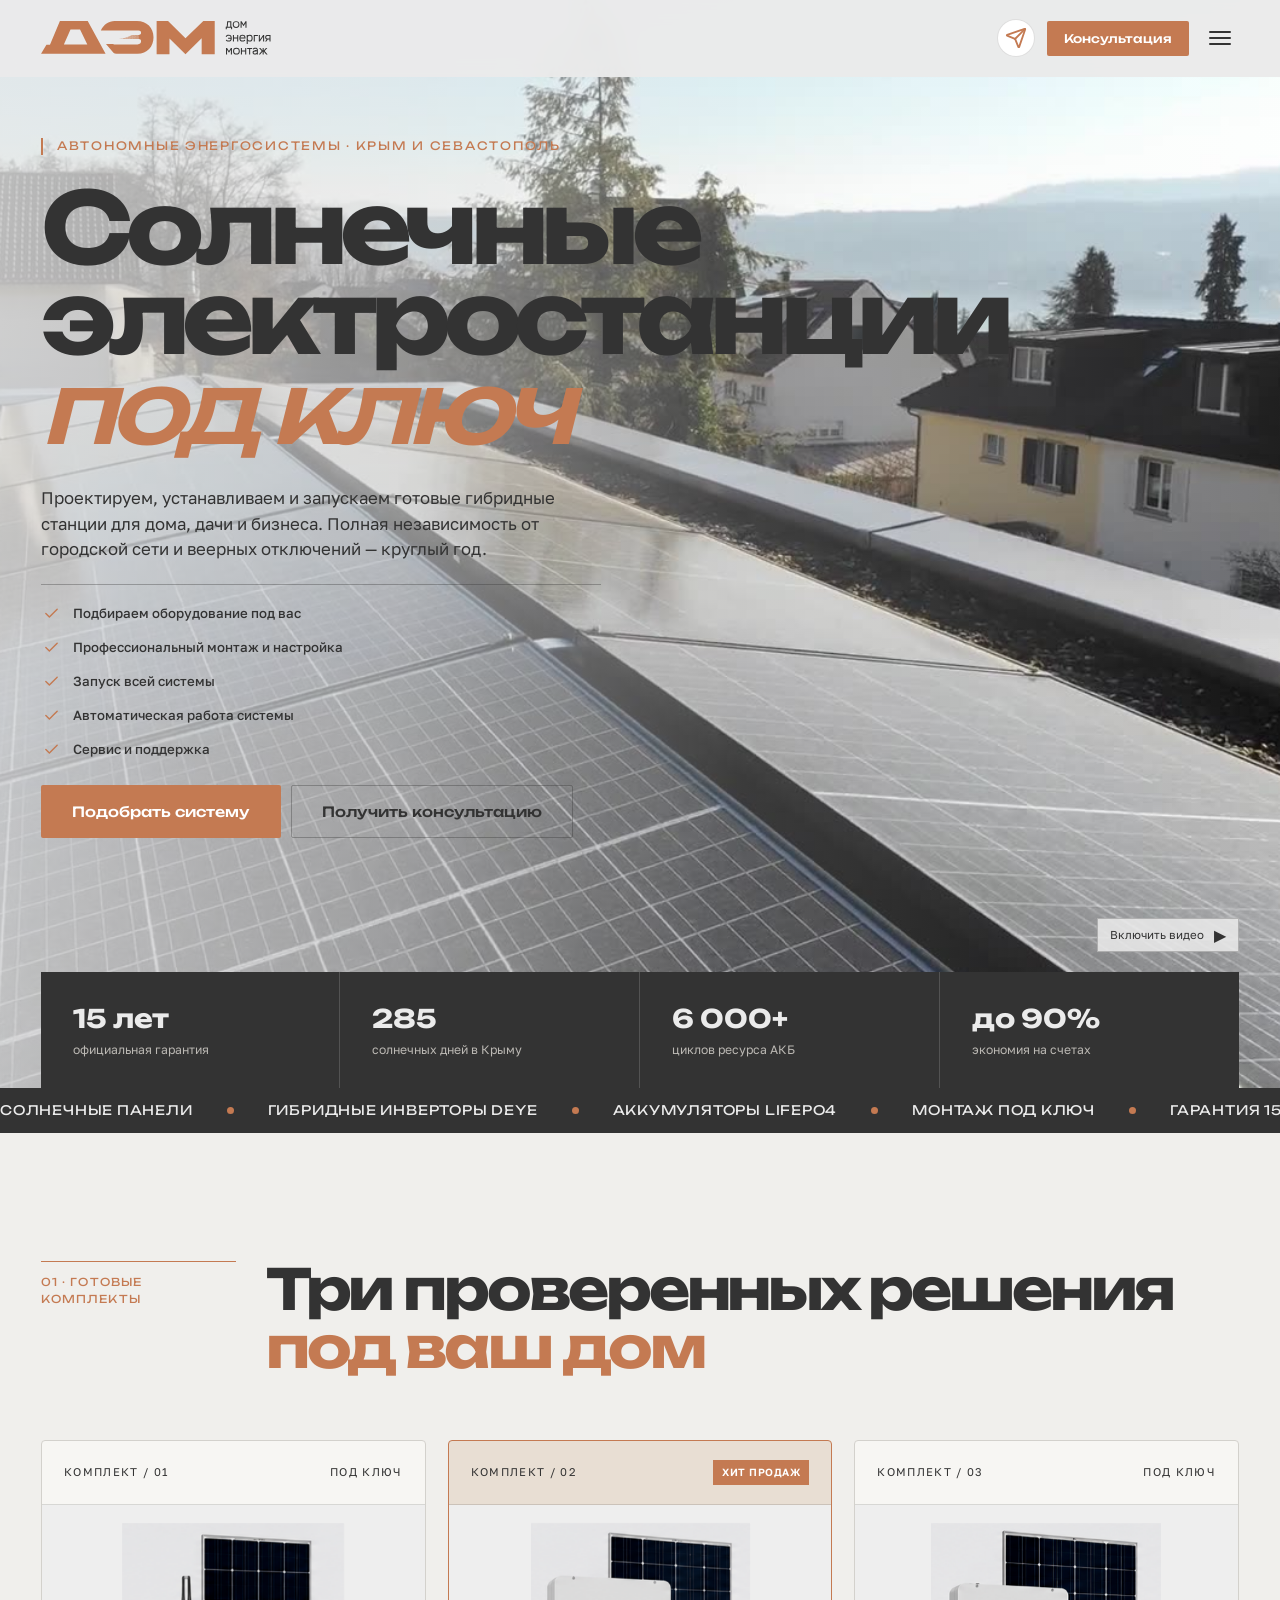
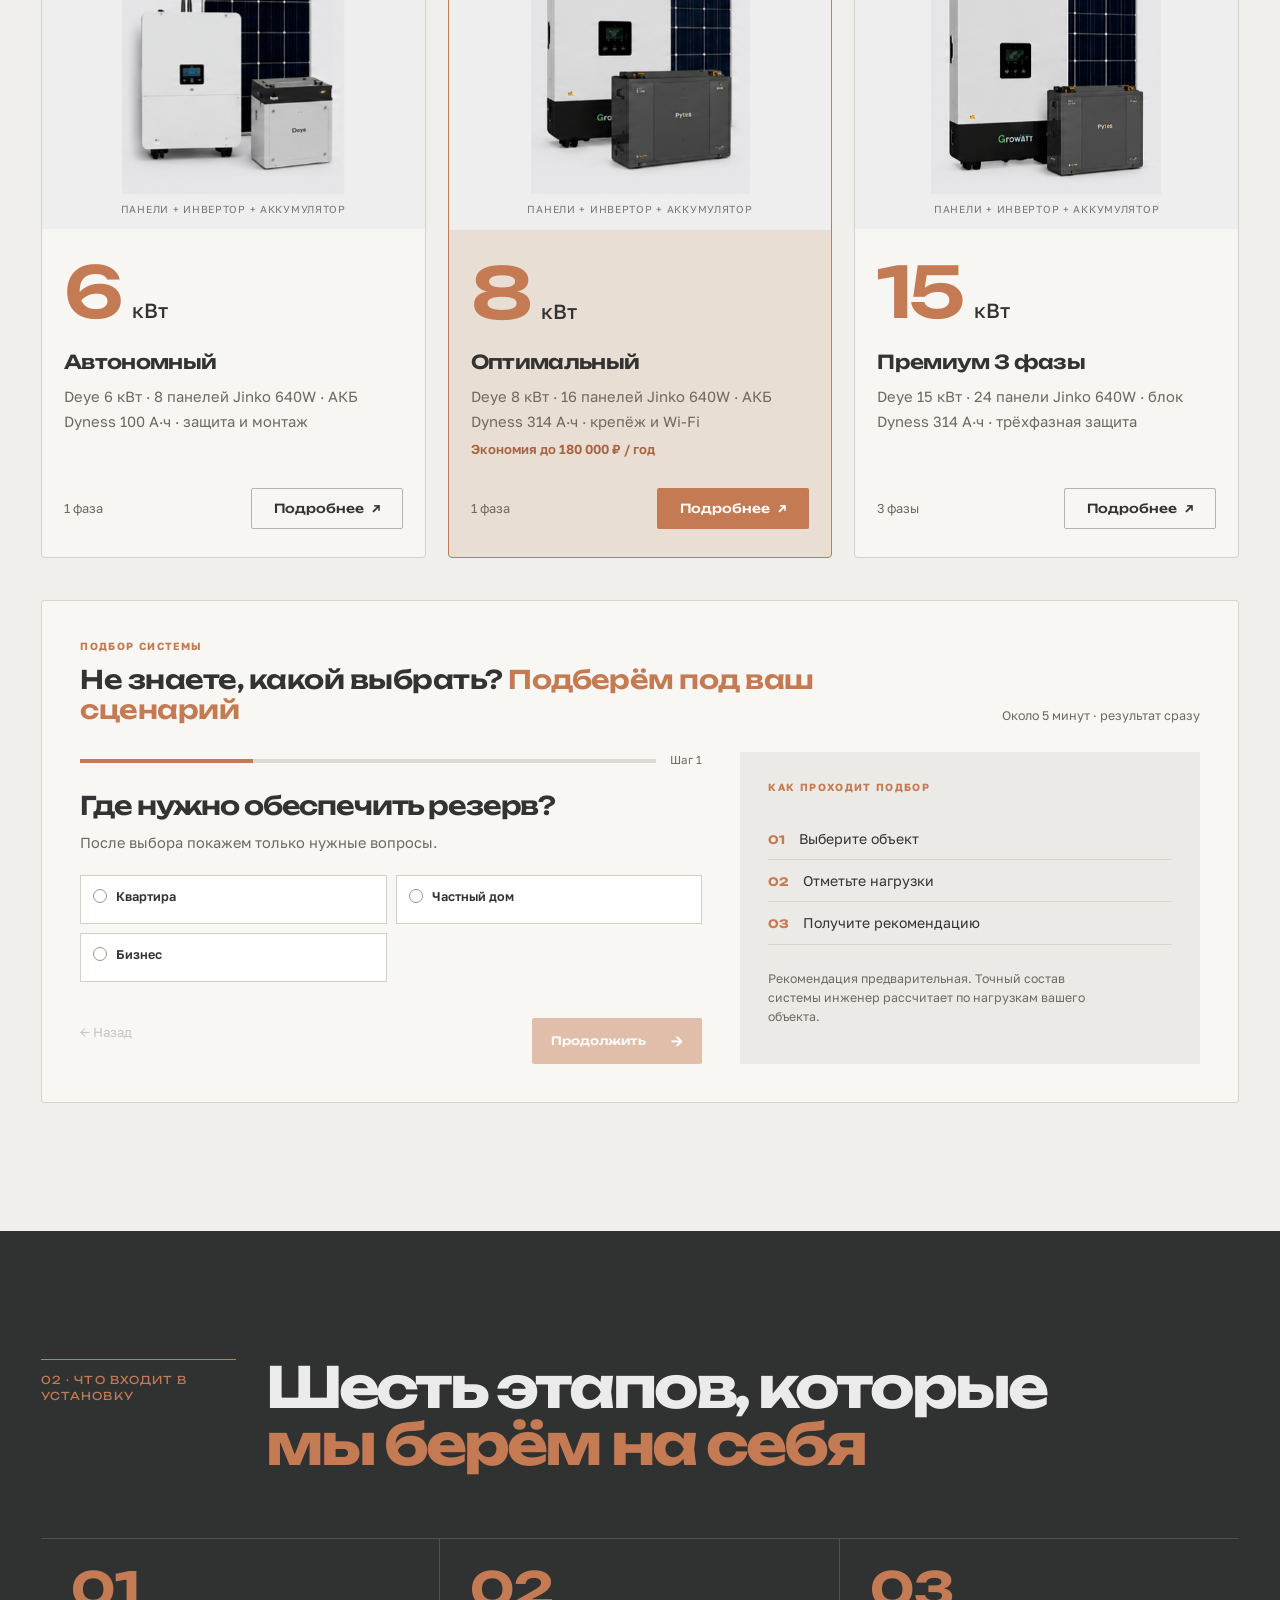
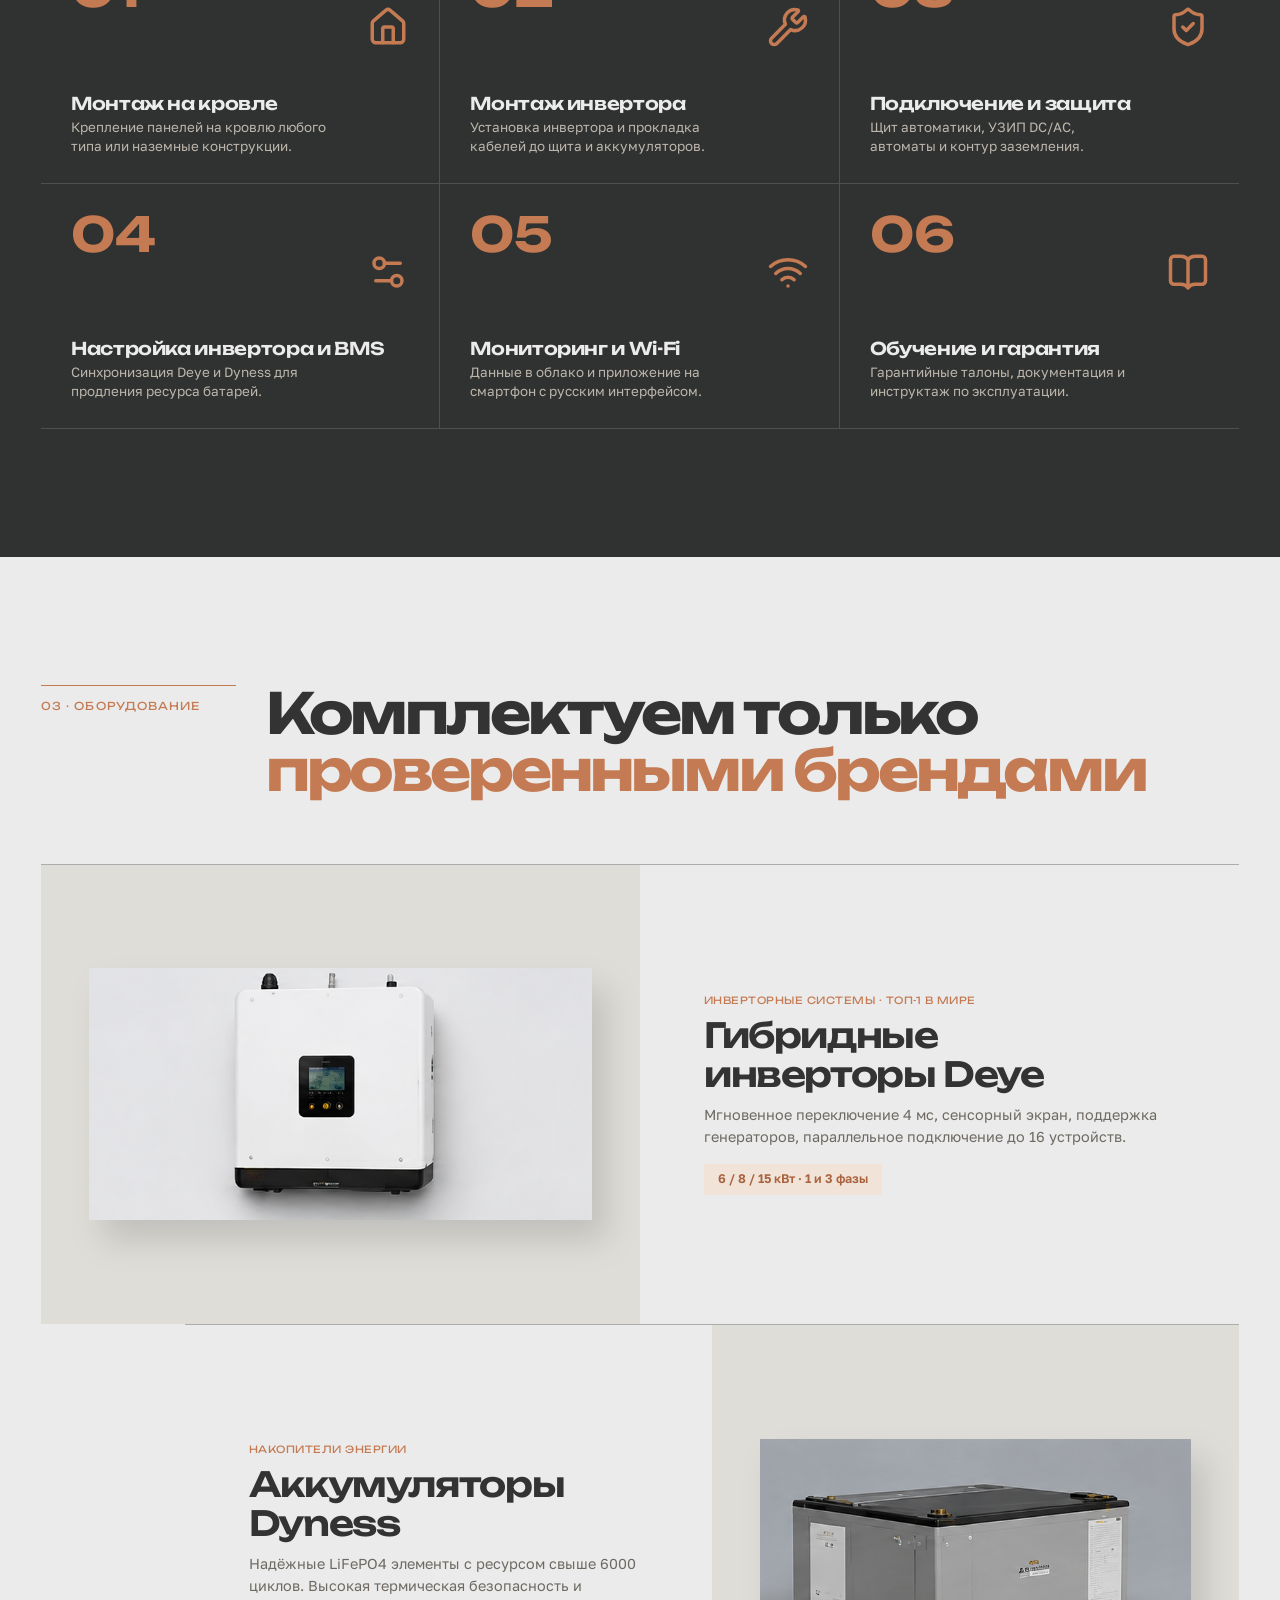
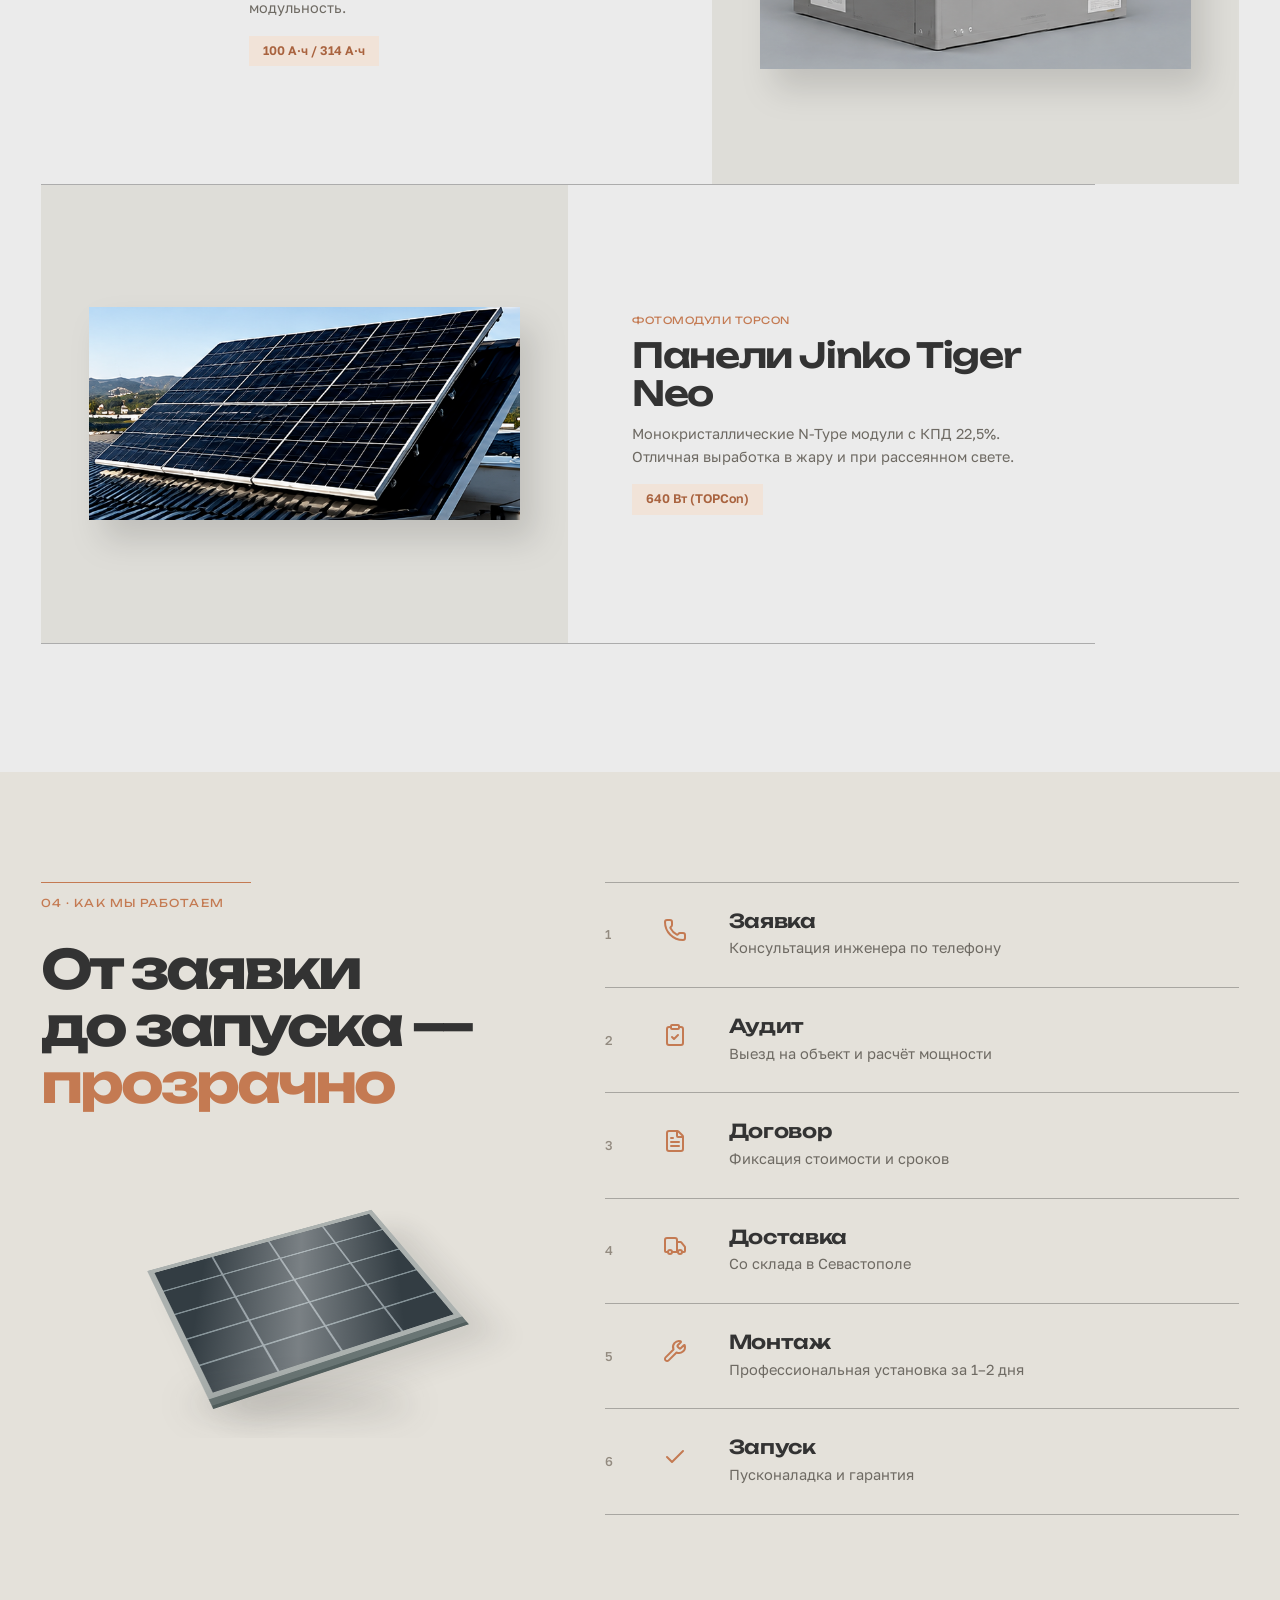
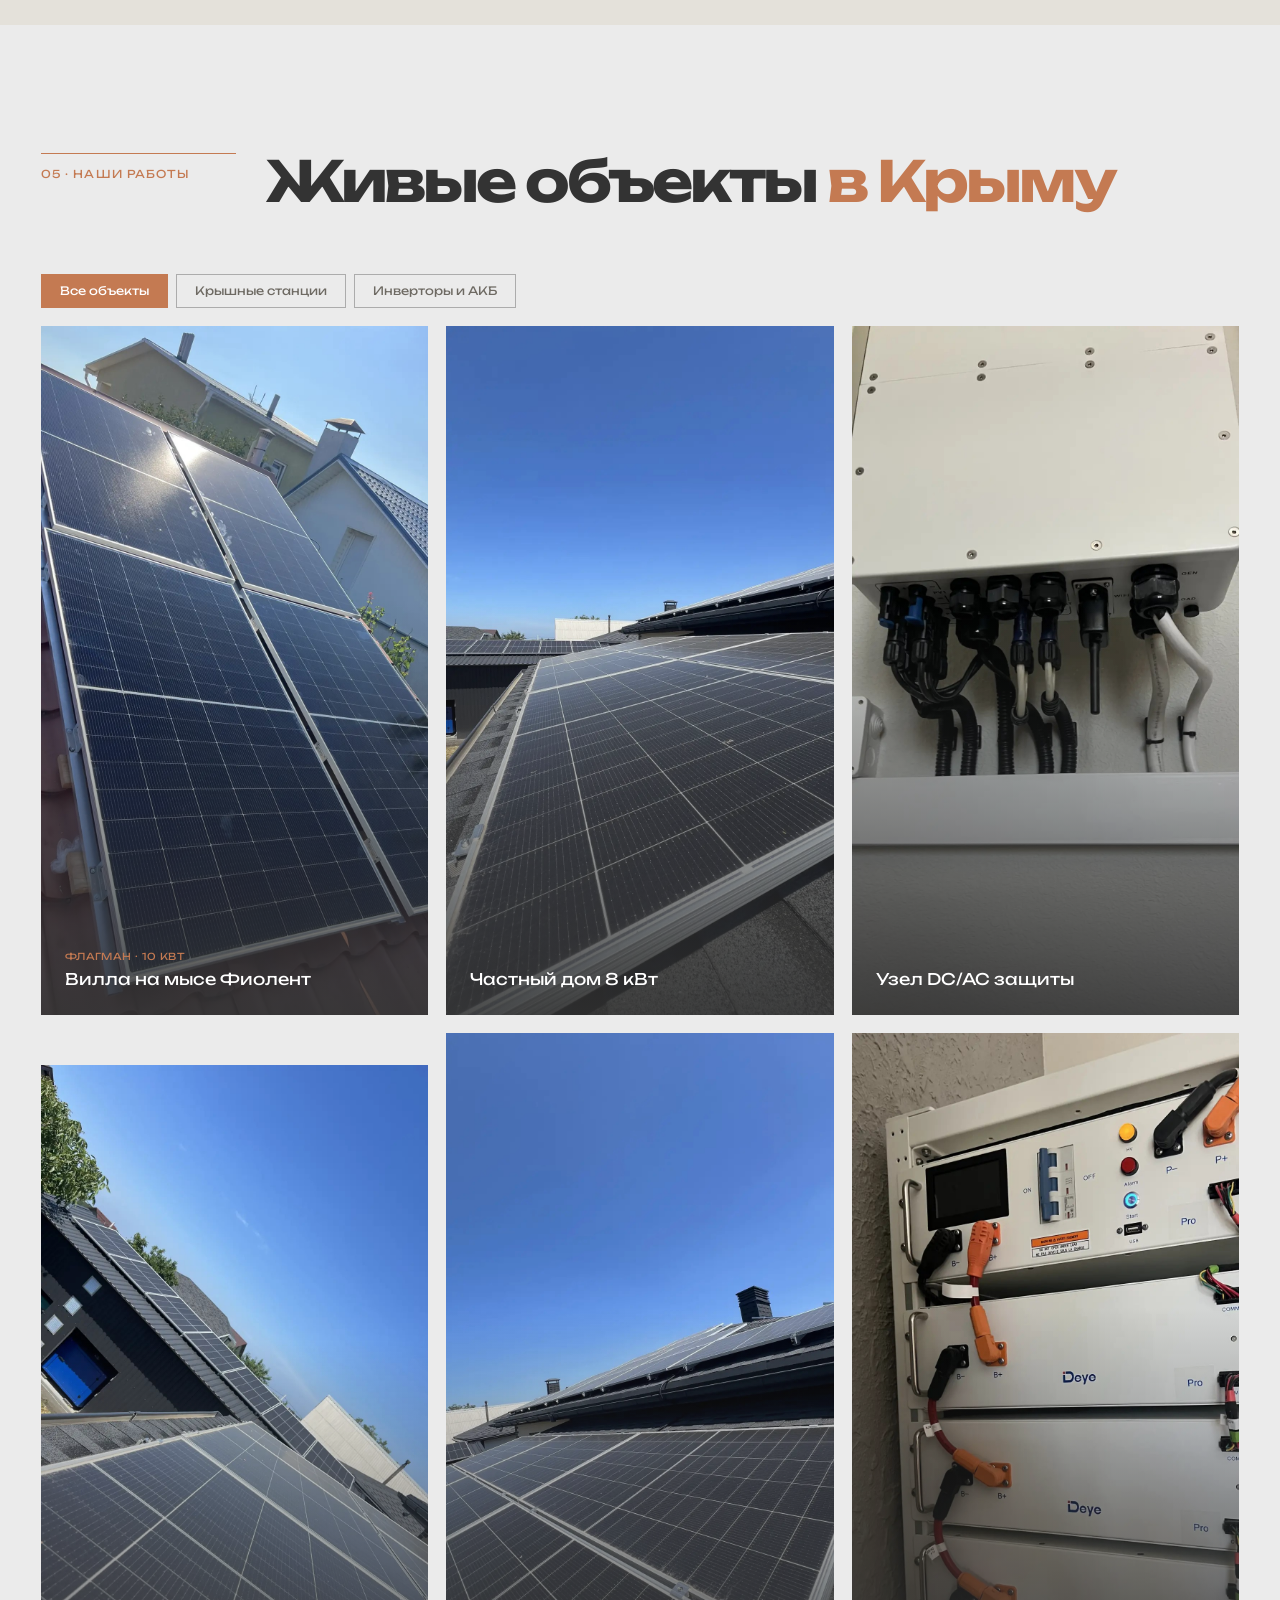
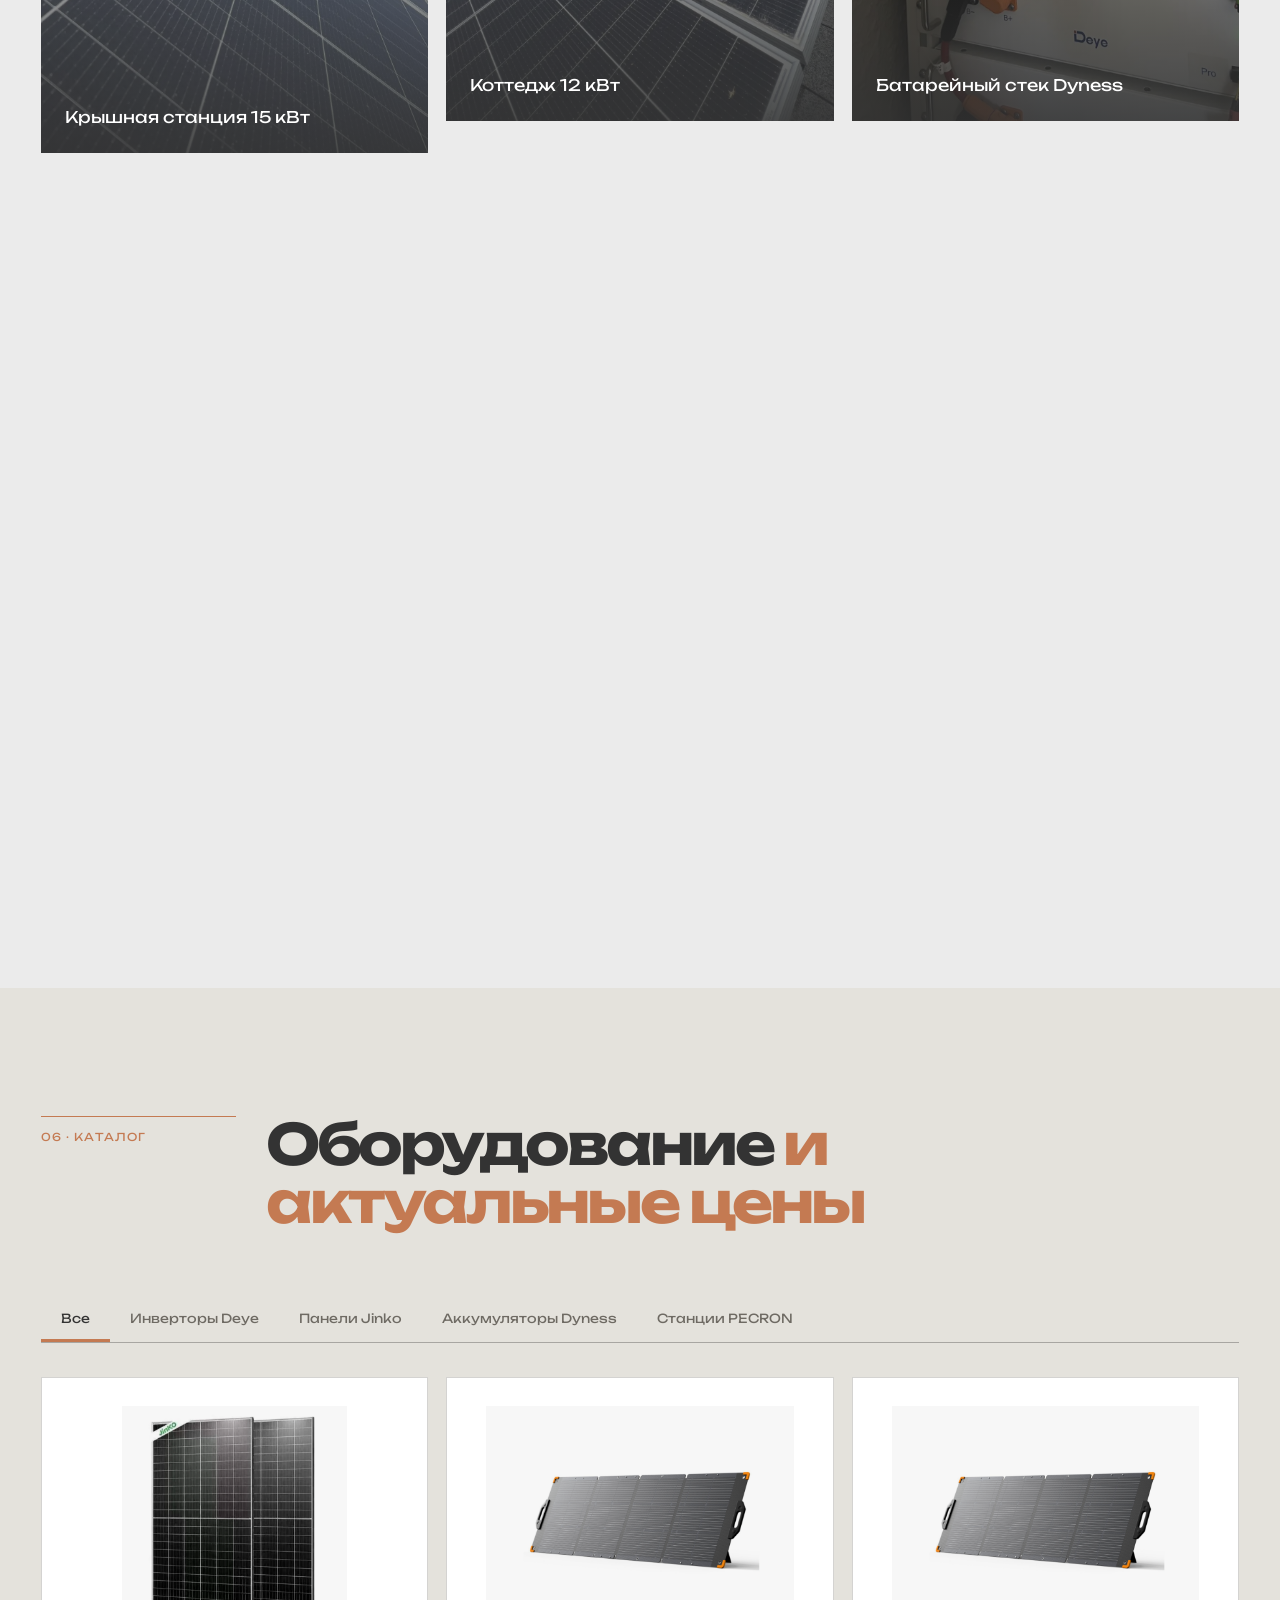
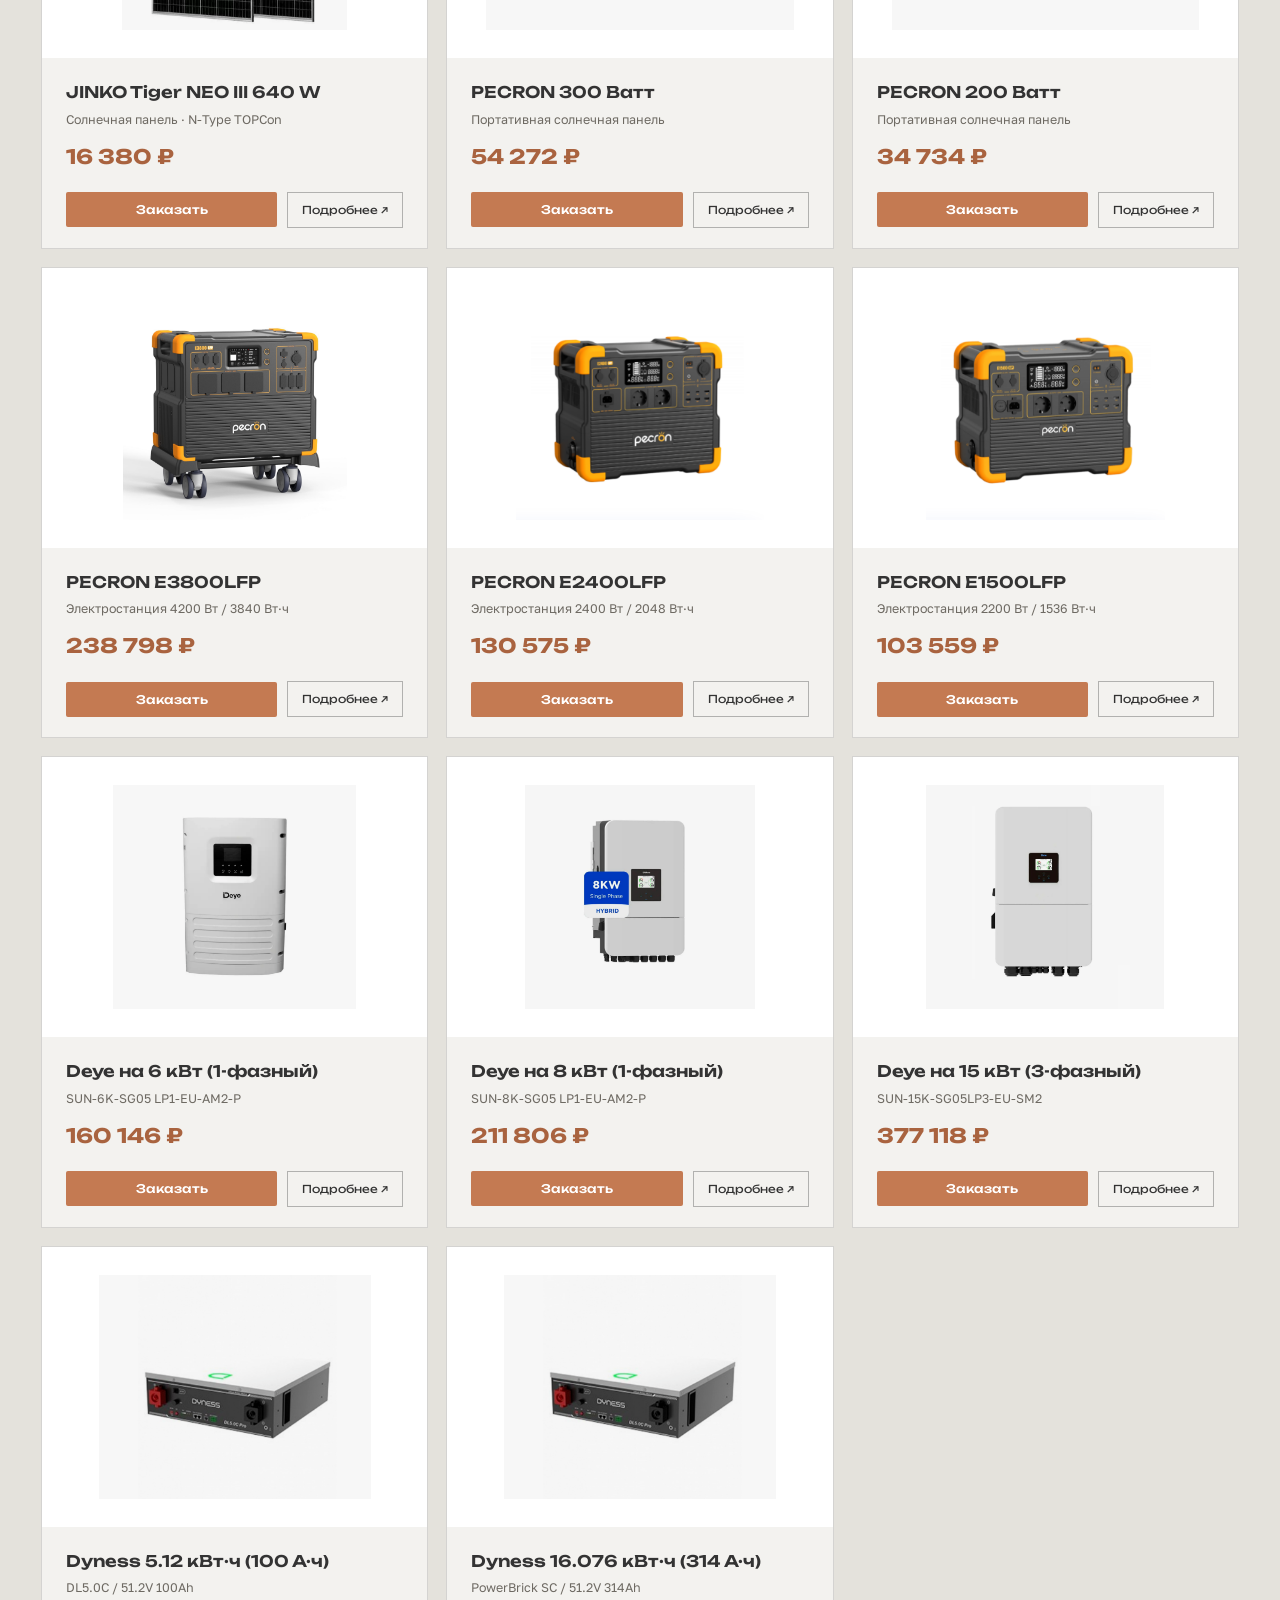
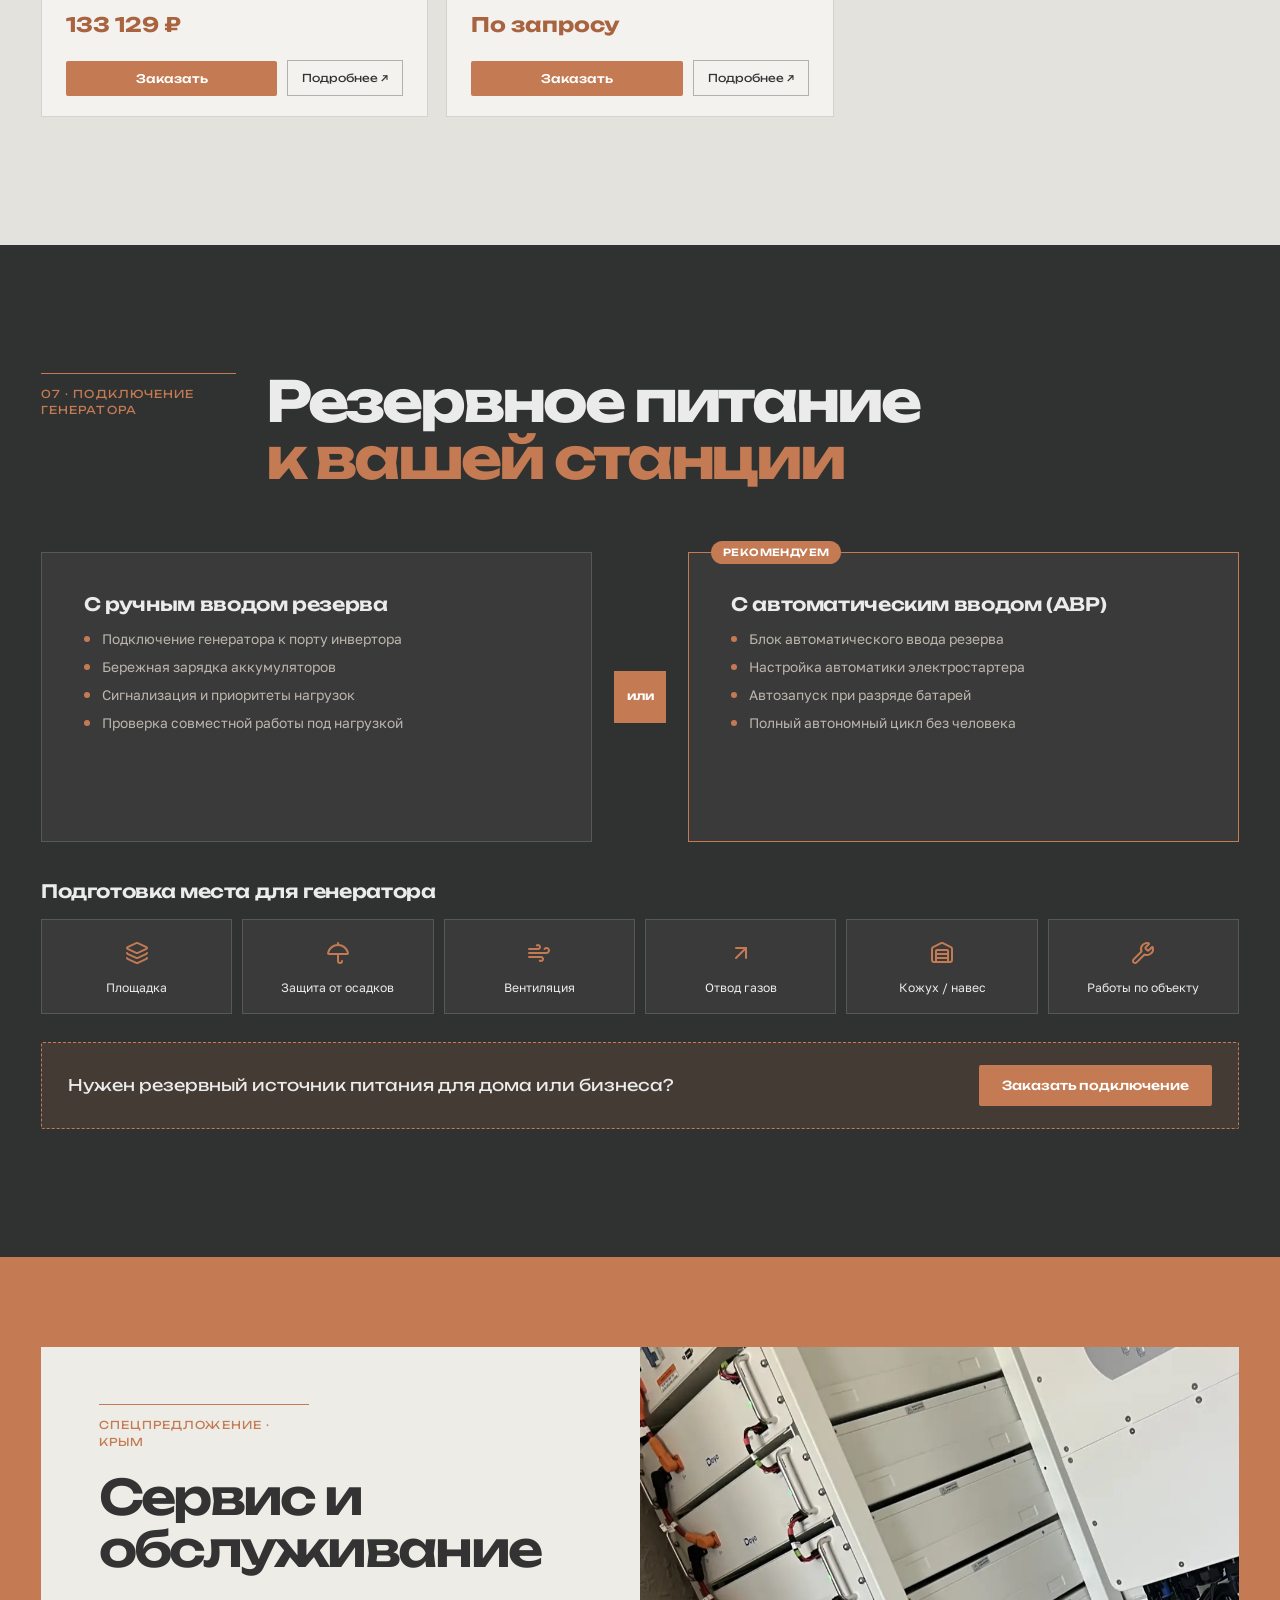
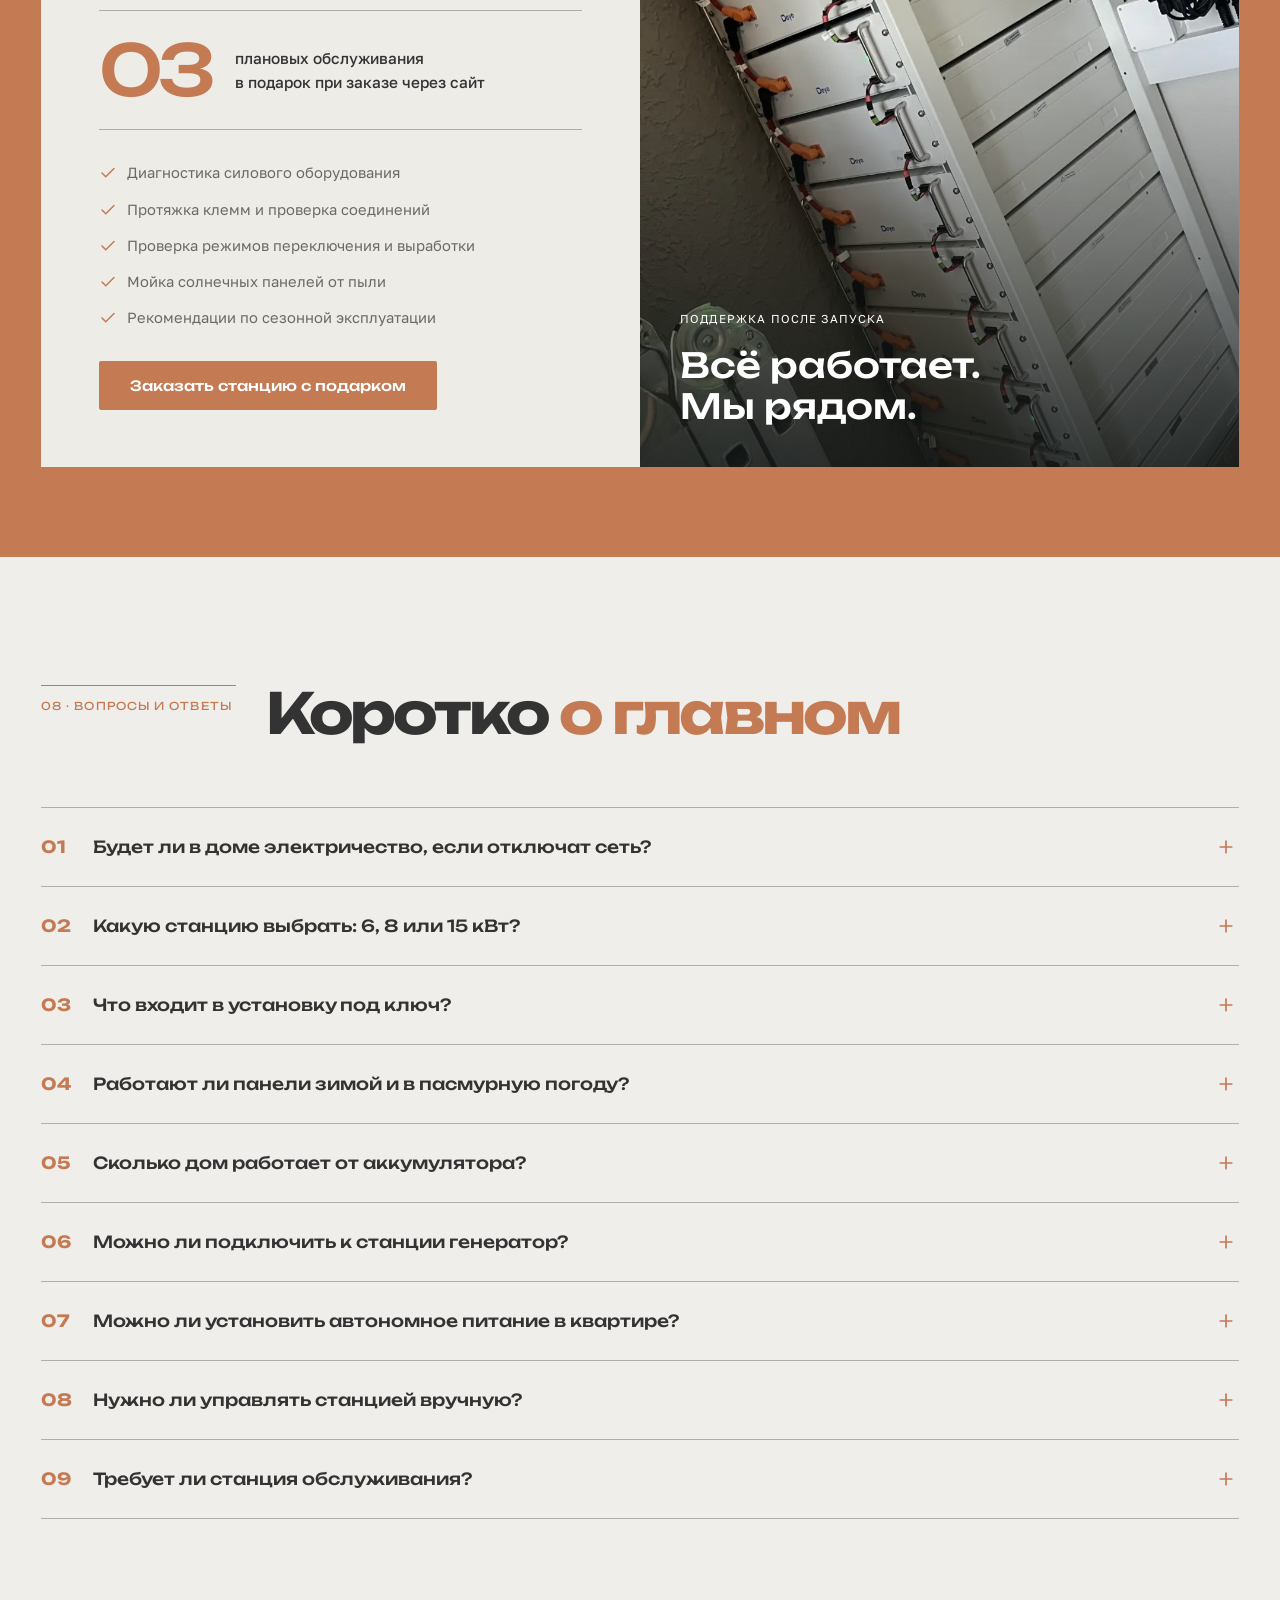
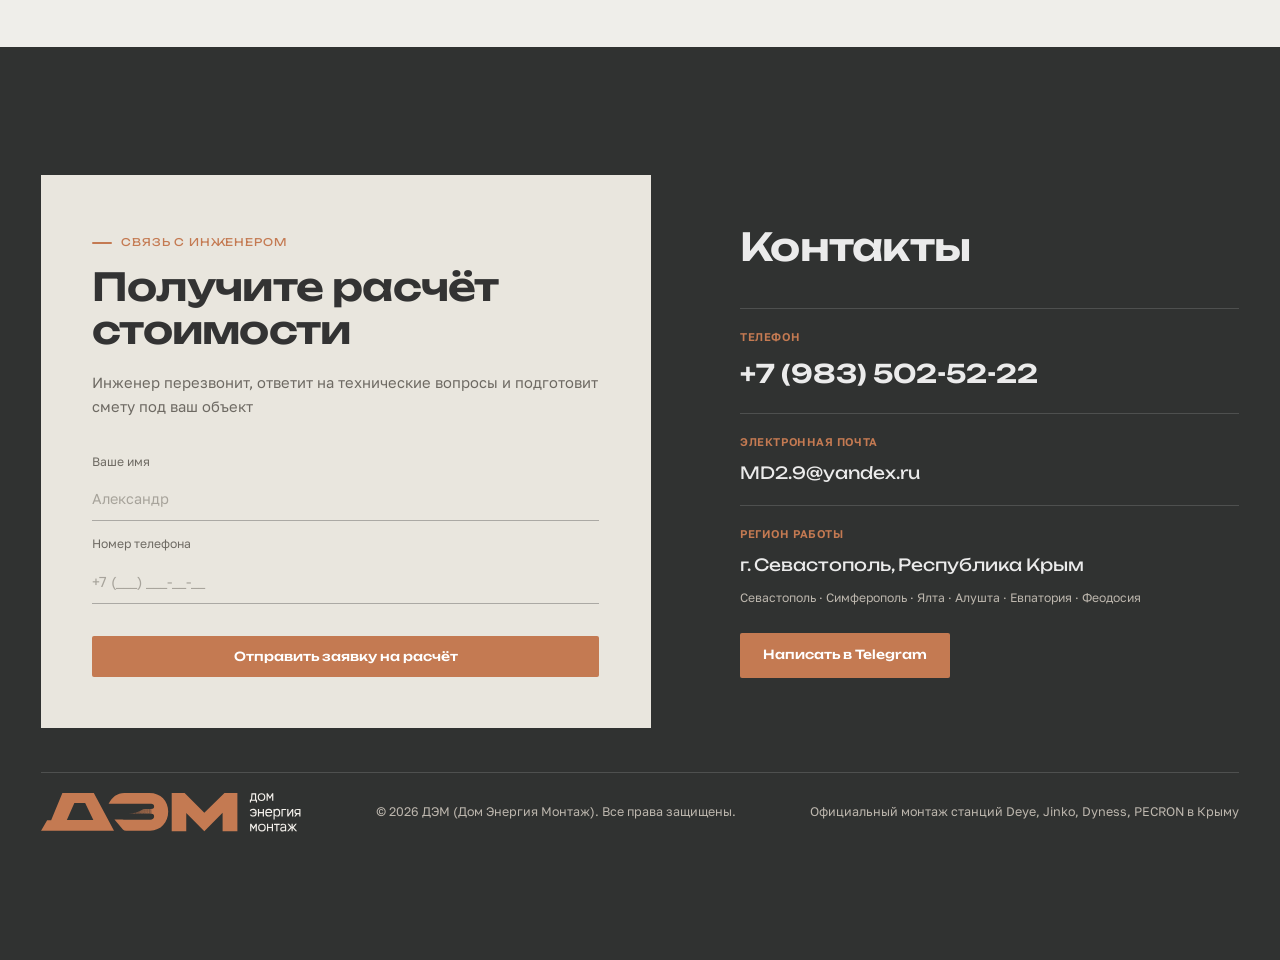
==== index.html @ be18e75c "Reduce navigation logo size" ====
<!DOCTYPE html>
<html lang="ru">
<head>
  <meta charset="UTF-8">
  <meta name="viewport" content="width=device-width, initial-scale=1.0">
  <title>ДЭМ — Солнечные электростанции под ключ в Крыму и Севастополе</title>
  <meta name="description" content="ДЭМ (Дом · Энергия · Монтаж) — проектирование и монтаж гибридных солнечных электростанций под ключ в Севастополе и Крыму. Инверторы Deye, батареи Dyness, панели Jinko, станции PECRON.">
  <link rel="icon" href="assets/logo-favicon.svg" type="image/svg+xml">

  <link rel="preconnect" href="https://fonts.googleapis.com">
  <link rel="preconnect" href="https://fonts.gstatic.com" crossorigin>
  <link href="https://fonts.googleapis.com/css2?family=Golos+Text:wght@400;500;600;700&family=Unbounded:wght@400;500;600;700;800&display=swap" rel="stylesheet">

  <link rel="stylesheet" href="css/style.css">
  <link rel="stylesheet" href="css/refinements.css?v=20261017-logo-small">
  <link rel="stylesheet" href="css/quiz.css?v=20261011-mobile">
</head>
<body>

  <!-- ============ ШАПКА ============ -->
  <header class="header" id="header">
    <div class="container header-inner">
      <a href="#hero" class="brand" aria-label="ДЭМ — Дом Энергия Монтаж">
        <img class="brand-logo brand-logo--full" src="assets/logo.svg" width="368" height="55" alt="">
        <img class="brand-logo brand-logo--compact" src="assets/logo-mark.svg" width="285" height="55" alt="">
      </a>

      <nav class="nav" id="navMenu" aria-label="Основное меню">
        <a href="#kits" class="nav-item">Комплекты</a>
        <a href="#installation" class="nav-item">Установка</a>
        <a href="#equipment" class="nav-item">Оборудование</a>
        <a href="#how-we-work" class="nav-item">Как работаем</a>
        <a href="#portfolio" class="nav-item">Наши работы</a>
        <a href="#catalog" class="nav-item">Каталог</a>
        <a href="#generator" class="nav-item">Генератор</a>
        <a href="#faq" class="nav-item">FAQ</a>
        <a href="#contacts" class="nav-item">Контакты</a>
      </nav>

      <div class="header-right">
        <a href="https://t.me/+79835025222" target="_blank" class="icon-btn" title="Написать в Telegram" aria-label="Telegram"><img src="assets/icons/send.svg" width="22" height="22" alt="">
        </a>
        <a href="tel:+79835025222" class="header-phone">
          <span class="header-phone-num">+7 (983) 502-52-22</span>
          <span class="header-phone-sub">Севастополь и Крым</span>
        </a>
        <button class="btn btn-primary btn-sm open-lead-modal" data-title="Заказ консультации инженера">Консультация</button>
        <button class="burger" id="burgerToggle" aria-label="Открыть меню" aria-expanded="false"><span></span><span></span><span></span></button>
      </div>
    </div>
  </header>

  <!-- ============ 1. ПЕРВЫЙ ЭКРАН — «обложка журнала» ============ -->
  <section class="hero" id="hero">
    <video class="hero-video" id="heroVideo" muted loop playsinline preload="none" poster="assets/video/solar-rooftops-poster.jpg" aria-hidden="true" data-src="assets/video/solar-rooftops.mp4"></video>
    <div class="hero-sun" aria-hidden="true">
      <svg viewBox="0 0 200 200" fill="none">
        <g class="hero-sun-rays" stroke="#C47A52" stroke-width="2" stroke-linecap="round">
          <line x1="100" y1="8" x2="100" y2="34"/><line x1="100" y1="166" x2="100" y2="192"/>
          <line x1="8" y1="100" x2="34" y2="100"/><line x1="166" y1="100" x2="192" y2="100"/>
          <line x1="35" y1="35" x2="53" y2="53"/><line x1="147" y1="147" x2="165" y2="165"/>
          <line x1="165" y1="35" x2="147" y2="53"/><line x1="53" y1="147" x2="35" y2="165"/>
        </g>
        <circle cx="100" cy="100" r="34" fill="none" stroke="#C47A52" stroke-width="2"/>
        <circle cx="100" cy="100" r="22" fill="#C47A52" opacity="0.12"/>
      </svg>
    </div>

    <div class="container">
      <span class="eyebrow reveal">Автономные энергосистемы · Крым и Севастополь</span>
      <h1 class="hero-title reveal" style="--d:.06s">Солнечные<br>электростанции<br><span class="accent">под&nbsp;ключ</span></h1>

      <div class="hero-split">
        <div class="hero-left reveal" style="--d:.12s">
          <p class="hero-lead">Проектируем, устанавливаем и запускаем готовые гибридные станции для дома, дачи и бизнеса. Полная независимость от городской сети и веерных отключений — круглый год.</p>
          <ul class="hero-benefits">
            <li><span class="check"></span>Подбираем оборудование под вас</li>
            <li><span class="check"></span>Профессиональный монтаж и настройка</li>
            <li><span class="check"></span>Запуск всей системы</li>
            <li><span class="check"></span>Автоматическая работа системы</li>
            <li><span class="check"></span>Сервис и поддержка</li>
          </ul>
          <div class="hero-actions">
            <a href="#kits" class="btn btn-primary btn-lg">Подобрать систему</a>
            <button class="btn btn-outline btn-lg open-lead-modal" data-title="Получить консультацию">Получить консультацию</button>
          </div>
        </div>

      </div>

      <button class="hero-video-toggle" id="heroVideoToggle" type="button" aria-label="Остановить фоновое видео" aria-pressed="false" hidden>Пауза <span aria-hidden="true">Ⅱ</span></button>

      <!-- Полоса характеристик -->
      <ul class="hero-specs reveal">
        <li><span class="spec-num"><span class="counter" data-count="15">0</span> лет</span><span class="spec-label">официальная гарантия</span></li>
        <li><span class="spec-num"><span class="counter" data-count="285">0</span></span><span class="spec-label">солнечных дней в Крыму</span></li>
        <li><span class="spec-num"><span class="counter" data-count="6000">0</span>+</span><span class="spec-label">циклов ресурса АКБ</span></li>
        <li><span class="spec-num">до <span class="counter" data-count="90">0</span>%</span><span class="spec-label">экономия на счетах</span></li>
      </ul>
    </div>
  </section>

  <!-- ============ БЕГУЩАЯ СТРОКА ============ -->
  <div class="marquee" aria-hidden="true">
    <div class="marquee-track">
      <span>Солнечные панели</span><i></i><span>Гибридные инверторы Deye</span><i></i><span>Аккумуляторы LiFePO4</span><i></i><span>Монтаж под ключ</span><i></i><span>Гарантия 15 лет</span><i></i><span>Севастополь · Крым</span><i></i>
    </div>
  </div>

  <!-- ============ 2. КОМПЛЕКТЫ — «меню-прайс» ============ -->
  <section class="section" id="kits">
    <div class="container">
      <div class="head reveal">
        <span class="kicker">01 · Готовые комплекты</span>
        <h2 class="h2">Три проверенных решения<br><span class="accent">под ваш дом</span></h2>
      </div>

      <div class="menu">
        <article class="menu-row reveal">
          <div class="kit-card-top"><span>Комплект / 01</span><span>Под ключ</span></div>
          <figure class="kit-visual" data-depth>
            <img class="menu-thumb" src="assets/img/kit_1.png" alt="Солнечная панель, инвертор и аккумулятор — комплект 1" loading="lazy">
            <span class="kit-image-note">Панели + инвертор + аккумулятор</span>
          </figure>
          <div class="kit-card-content">
            <div class="menu-power"><span class="power-number">6</span><span class="power-unit">кВт</span></div>
            <div class="menu-body"><h3 class="menu-name">Автономный</h3><p class="menu-features">Deye 6 кВт · 8 панелей Jinko 640W · АКБ Dyness 100 А·ч · защита и монтаж</p></div>
            <div class="kit-card-bottom"><span class="kit-phase">1 фаза</span><button class="btn btn-outline open-lead-modal" data-title="Заказ: Комплект №1 (6 кВт)">Подробнее <span aria-hidden="true">↗</span></button></div>
          </div>
        </article>
        <article class="menu-row menu-row--hl reveal">
          <div class="kit-card-top"><span>Комплект / 02</span><span class="menu-flag">Хит продаж</span></div>
          <figure class="kit-visual" data-depth>
            <img class="menu-thumb" src="assets/img/kit_2.png" alt="Солнечная панель, инвертор и аккумулятор — комплект 2" loading="lazy">
            <span class="kit-image-note">Панели + инвертор + аккумулятор</span>
          </figure>
          <div class="kit-card-content">
            <div class="menu-power"><span class="power-number">8</span><span class="power-unit">кВт</span></div>
            <div class="menu-body"><h3 class="menu-name">Оптимальный</h3><p class="menu-features">Deye 8 кВт · 16 панелей Jinko 640W · АКБ Dyness 314 А·ч · крепёж и Wi-Fi</p><p class="menu-note">Экономия до 180 000 ₽ / год</p></div>
            <div class="kit-card-bottom"><span class="kit-phase">1 фаза</span><button class="btn btn-primary open-lead-modal" data-title="Заказ: Комплект №2 (8 кВт)">Подробнее <span aria-hidden="true">↗</span></button></div>
          </div>
        </article>
        <article class="menu-row reveal">
          <div class="kit-card-top"><span>Комплект / 03</span><span>Под ключ</span></div>
          <figure class="kit-visual" data-depth>
            <img class="menu-thumb" src="assets/img/kit_3.png" alt="Солнечная панель, инвертор и аккумулятор — комплект 3" loading="lazy">
            <span class="kit-image-note">Панели + инвертор + аккумулятор</span>
          </figure>
          <div class="kit-card-content">
            <div class="menu-power"><span class="power-number">15</span><span class="power-unit">кВт</span></div>
            <div class="menu-body"><h3 class="menu-name">Премиум 3 фазы</h3><p class="menu-features">Deye 15 кВт · 24 панели Jinko 640W · блок Dyness 314 А·ч · трёхфазная защита</p></div>
            <div class="kit-card-bottom"><span class="kit-phase">3 фазы</span><button class="btn btn-outline open-lead-modal" data-title="Заказ: Комплект №3 (15 кВт)">Подробнее <span aria-hidden="true">↗</span></button></div>
          </div>
        </article>
      </div>

      <!-- Подбор системы -->
      <div class="calculator test-calculator reveal" id="quiz" aria-live="polite">
        <div class="calculator-head test-calculator-head">
          <div>
            <span class="test-overline">ПОДБОР СИСТЕМЫ</span>
            <h3 class="calculator-title">Не знаете, какой выбрать? <span class="accent">Подберём под ваш сценарий</span></h3>
          </div>
          <span class="test-time">Около 5 минут · результат сразу</span>
        </div>
        <div class="test-calculator-grid">
          <div class="test-quiz-main">
            <div class="quiz-body" id="quizBody">
              <div class="quiz-progress-wrap"><div class="test-progress"><span id="progressBar"></span></div><span id="stepLabel">Шаг 1</span></div>
              <div id="question"></div>
              <div class="test-quiz-actions"><button class="test-back-button" id="backBtn" type="button">← Назад</button><button class="test-primary-button" id="nextBtn" type="button">Продолжить <span aria-hidden="true">→</span></button></div>
            </div>
          </div>
          <aside class="test-quiz-aside" aria-label="О подборе">
            <span class="test-aside-label">КАК ПРОХОДИТ ПОДБОР</span>
            <ol><li><b>01</b><span>Выберите объект</span></li><li><b>02</b><span>Отметьте нагрузки</span></li><li><b>03</b><span>Получите рекомендацию</span></li></ol>
            <p>Рекомендация предварительная. Точный состав системы инженер рассчитает по нагрузкам вашего объекта.</p>
          </aside>
        </div>
      </div>
    </div>
  </section>

  <!-- ============ 3. УСТАНОВКА — «манифест» с крупными номерами ============ -->
  <section class="section section-dark" id="installation">
    <div class="container">
      <div class="head head--light reveal">
        <span class="kicker">02 · Что входит в установку</span>
        <h2 class="h2">Шесть этапов, которые<br><span class="accent">мы берём на себя</span></h2>
      </div>

      <div class="manifest">
        <div class="manifest-item reveal">
          <span class="manifest-num">01</span>
          <img class="manifest-icon" src="assets/icons/house.svg" alt="Монтаж оборудования">
          <div class="manifest-body">
            <h3>Монтаж на кровле</h3>
            <p>Крепление панелей на кровлю любого типа или наземные конструкции.</p>
          </div>
        </div>
        <div class="manifest-item reveal" style="--d:.04s">
          <span class="manifest-num">02</span>
          <img class="manifest-icon" src="assets/icons/wrench.svg" alt="Монтаж инвертора">
          <div class="manifest-body">
            <h3>Монтаж инвертора</h3>
            <p>Установка инвертора и прокладка кабелей до щита и аккумуляторов.</p>
          </div>
        </div>
        <div class="manifest-item reveal" style="--d:.08s">
          <span class="manifest-num">03</span>
          <img class="manifest-icon" src="assets/icons/shield-check.svg" alt="Подключение и защита">
          <div class="manifest-body">
            <h3>Подключение и защита</h3>
            <p>Щит автоматики, УЗИП DC/AC, автоматы и контур заземления.</p>
          </div>
        </div>
        <div class="manifest-item reveal" style="--d:.12s">
          <span class="manifest-num">04</span>
          <img class="manifest-icon" src="assets/icons/settings-2.svg" alt="Настройка инвертора и BMS">
          <div class="manifest-body">
            <h3>Настройка инвертора и BMS</h3>
            <p>Синхронизация Deye и Dyness для продления ресурса батарей.</p>
          </div>
        </div>
        <div class="manifest-item reveal" style="--d:.16s">
          <span class="manifest-num">05</span>
          <img class="manifest-icon" src="assets/icons/wifi.svg" alt="Мониторинг и Wi-Fi">
          <div class="manifest-body">
            <h3>Мониторинг и Wi-Fi</h3>
            <p>Данные в облако и приложение на смартфон с русским интерфейсом.</p>
          </div>
        </div>
        <div class="manifest-item reveal" style="--d:.2s">
          <span class="manifest-num">06</span>
          <img class="manifest-icon" src="assets/icons/book-open.svg" alt="Обучение клиента">
          <div class="manifest-body">
            <h3>Обучение и гарантия</h3>
            <p>Гарантийные талоны, документация и инструктаж по эксплуатации.</p>
          </div>
        </div>
      </div>
    </div>
  </section>

  <!-- ============ 4. ОБОРУДОВАНИЕ — «зигзаг» фото/текст ============ -->
  <section class="section" id="equipment">
    <div class="container">
      <div class="head reveal">
        <span class="kicker">03 · Оборудование</span>
        <h2 class="h2">Комплектуем только<br><span class="accent">проверенными брендами</span></h2>
      </div>

      <div class="zig">
        <div class="zig-row reveal">
          <div class="zig-media"><img src="assets/img/equip_inverter.png" alt="Гибридные инверторы Deye"></div>
          <div class="zig-body">
            <span class="zig-tag">Инверторные системы · топ-1 в мире</span>
            <h3>Гибридные инверторы Deye</h3>
            <p>Мгновенное переключение 4 мс, сенсорный экран, поддержка генераторов, параллельное подключение до 16 устройств.</p>
            <span class="zig-chip">6 / 8 / 15 кВт · 1 и 3 фазы</span>
          </div>
        </div>
        <div class="zig-row zig-row--rev reveal">
          <div class="zig-body">
            <span class="zig-tag">Накопители энергии</span>
            <h3>Аккумуляторы Dyness</h3>
            <p>Надёжные LiFePO4 элементы с ресурсом свыше 6000 циклов. Высокая термическая безопасность и модульность.</p>
            <span class="zig-chip">100 А·ч / 314 А·ч</span>
          </div>
          <div class="zig-media"><img src="assets/img/equip_battery.png" alt="Аккумуляторные батареи Dyness"></div>
        </div>
        <div class="zig-row reveal">
          <div class="zig-media"><img src="assets/img/equip_panels.png" alt="Солнечные панели Jinko"></div>
          <div class="zig-body">
            <span class="zig-tag">Фотомодули TOPCon</span>
            <h3>Панели Jinko Tiger Neo</h3>
            <p>Монокристаллические N-Type модули с КПД 22,5%. Отличная выработка в жару и при рассеянном свете.</p>
            <span class="zig-chip">640 Вт (TOPCon)</span>
          </div>
        </div>
      </div>
    </div>
  </section>

  <!-- ============ 5. КАК МЫ РАБОТАЕМ — «таймлайн» ============ -->
  <section class="section section-alt" id="how-we-work">
    <div class="container">
      <div class="head reveal">
        <span class="kicker">04 · Как мы работаем</span>
        <h2 class="h2">От заявки<br>до запуска —<br><span class="accent">прозрачно</span></h2>
        <div class="energy-scene" aria-hidden="true"><div class="energy-panel"></div></div>
      </div>

      <div class="timeline">
        <div class="timeline-item reveal">
          <span class="tl-num">1</span>
          <div class="tl-icon"><img src="assets/icons/phone.svg" alt="Заявка и консультация"></div>
          <h3>Заявка</h3>
          <p>Консультация инженера по телефону</p>
        </div>
        <div class="timeline-item reveal" style="--d:.05s">
          <span class="tl-num">2</span>
          <div class="tl-icon"><img src="assets/icons/clipboard-check.svg" alt="Выезд на объект"></div>
          <h3>Аудит</h3>
          <p>Выезд на объект и расчёт мощности</p>
        </div>
        <div class="timeline-item reveal" style="--d:.1s">
          <span class="tl-num">3</span>
          <div class="tl-icon"><img src="assets/icons/file-text.svg" alt="Договор и смета"></div>
          <h3>Договор</h3>
          <p>Фиксация стоимости и сроков</p>
        </div>
        <div class="timeline-item reveal" style="--d:.15s">
          <span class="tl-num">4</span>
          <div class="tl-icon"><img src="assets/icons/truck.svg" alt="Доставка оборудования"></div>
          <h3>Доставка</h3>
          <p>Со склада в Севастополе</p>
        </div>
        <div class="timeline-item reveal" style="--d:.2s">
          <span class="tl-num">5</span>
          <div class="tl-icon"><img src="assets/icons/wrench.svg" alt="Монтаж и настройка"></div>
          <h3>Монтаж</h3>
          <p>Профессиональная установка за 1–2 дня</p>
        </div>
        <div class="timeline-item reveal" style="--d:.25s">
          <span class="tl-num">6</span>
          <div class="tl-icon"><img src="assets/icons/check.svg" alt="Запуск и гарантия"></div>
          <h3>Запуск</h3>
          <p>Пусконаладка и гарантия</p>
        </div>
      </div>
    </div>
  </section>

  <!-- ============ 6. НАШИ РАБОТЫ — «мозаика» ============ -->
  <section class="section" id="portfolio">
    <div class="container">
      <div class="head reveal">
        <span class="kicker">05 · Наши работы</span>
        <h2 class="h2">Живые объекты <span class="accent">в Крыму</span></h2>
      </div>

      <div class="portfolio-filters reveal">
        <button class="filter-btn active" data-filter="all">Все объекты</button>
        <button class="filter-btn" data-filter="roof">Крышные станции</button>
        <button class="filter-btn" data-filter="tech">Инверторы и АКБ</button>
      </div>

      <div class="portfolio-grid">
        <a class="gallery-tile reveal" data-cat="roof" data-full="assets/img/port_1.jpg" data-name="Солнечные панели 10 кВт, Севастополь, мыс Фиолент">
          <img src="assets/img/port_1.jpg" alt="Монтаж панелей, Севастополь">
          <div class="gallery-overlay"><span class="gallery-tag">Флагман · 10 кВт</span><span class="gallery-title">Вилла на мысе Фиолент</span></div>
        </a>
        <a class="gallery-tile reveal" style="--d:.04s" data-cat="roof" data-full="assets/img/port_2.jpg" data-name="Крышная электростанция 15 кВт, Большая Ялта">
          <img src="assets/img/port_2.jpg" alt="Крышная станция 15 кВт">
          <div class="gallery-overlay"><span class="gallery-title">Крышная станция 15 кВт</span></div>
        </a>
        <a class="gallery-tile reveal" style="--d:.08s" data-cat="roof" data-full="assets/img/port_3.jpg" data-name="Частный дом 8 кВт, Севастополь">
          <img src="assets/img/port_3.jpg" alt="Частный дом 8 кВт">
          <div class="gallery-overlay"><span class="gallery-title">Частный дом 8 кВт</span></div>
        </a>
        <a class="gallery-tile reveal" style="--d:.12s" data-cat="roof" data-full="assets/img/port_4.jpg" data-name="Коттедж 12 кВт, Симферополь">
          <img src="assets/img/port_4.jpg" alt="Коттедж 12 кВт">
          <div class="gallery-overlay"><span class="gallery-title">Коттедж 12 кВт</span></div>
        </a>
        <a class="gallery-tile reveal" style="--d:.16s" data-cat="tech" data-full="assets/img/port_5.jpg" data-name="Инвертор Deye 8 кВт в котельной">
          <img src="assets/img/port_5.jpg" alt="Инвертор Deye в котельной">
          <div class="gallery-overlay"><span class="gallery-title">Инвертор Deye 8 кВт</span></div>
        </a>
        <a class="gallery-tile reveal" style="--d:.2s" data-cat="tech" data-full="assets/img/port_6.jpg" data-name="Кабельная разводка и узел DC/AC защиты">
          <img src="assets/img/port_6.jpg" alt="Кабельная разводка">
          <div class="gallery-overlay"><span class="gallery-title">Узел DC/AC защиты</span></div>
        </a>
        <a class="gallery-tile reveal" style="--d:.24s" data-cat="tech" data-full="assets/img/port_7.jpg" data-name="Батарейный стек Dyness 314 А·ч">
          <img src="assets/img/port_7.jpg" alt="Батарейный стек Dyness">
          <div class="gallery-overlay"><span class="gallery-title">Батарейный стек Dyness</span></div>
        </a>
        <a class="gallery-tile reveal" style="--d:.28s" data-cat="tech" data-full="assets/img/port_8.jpg" data-name="Стойка накопителей 45 кВт·ч для гостиницы">
          <img src="assets/img/port_8.jpg" alt="Стойка накопителей">
          <div class="gallery-overlay"><span class="gallery-title">Стойка накопителей 45 кВт·ч</span></div>
        </a>
      </div>
    </div>
  </section>

  <!-- ============ 7. КАТАЛОГ — «таблица-прайс» ============ -->
  <section class="section section-alt" id="catalog">
    <div class="container">
      <div class="head reveal">
        <span class="kicker">06 · Каталог</span>
        <h2 class="h2">Оборудование <span class="accent">и актуальные цены</span></h2>
      </div>

      <div class="catalog-tabs reveal">
        <button class="catalog-tab active" data-tab="all">Все</button>
        <button class="catalog-tab" data-tab="inverters">Инверторы Deye</button>
        <button class="catalog-tab" data-tab="panels">Панели Jinko</button>
        <button class="catalog-tab" data-tab="batteries">Аккумуляторы Dyness</button>
        <button class="catalog-tab" data-tab="pecron">Станции PECRON</button>
      </div>

      <div class="pricelist" id="catCardsContainer">
        <div class="product-row reveal" data-group="panels">
          <img class="pl-thumb" src="assets/img/cat_jinko.png" alt="JINKO Tiger NEO III">
          <div class="pl-info"><span class="pl-name">JINKO Tiger NEO III 640 W</span><span class="pl-model">Солнечная панель · N-Type TOPCon</span></div>
          <span class="pl-price">16 380 ₽</span>
          <button class="btn btn-primary btn-sm open-lead-modal" data-title="Заказ: JINKO Tiger NEO III 640 W">Заказать</button>
        </div>
        <div class="product-row reveal" style="--d:.03s" data-group="pecron">
          <img class="pl-thumb" src="assets/img/cat_pecron_300.png" alt="PECRON 300W">
          <div class="pl-info"><span class="pl-name">PECRON 300 Ватт</span><span class="pl-model">Портативная солнечная панель</span></div>
          <span class="pl-price">54 272 ₽</span>
          <button class="btn btn-primary btn-sm open-lead-modal" data-title="Заказ: PECRON 300 Ватт">Заказать</button>
        </div>
        <div class="product-row reveal" style="--d:.06s" data-group="pecron">
          <img class="pl-thumb" src="assets/img/cat_pecron_200.png" alt="PECRON 200W">
          <div class="pl-info"><span class="pl-name">PECRON 200 Ватт</span><span class="pl-model">Портативная солнечная панель</span></div>
          <span class="pl-price">34 734 ₽</span>
          <button class="btn btn-primary btn-sm open-lead-modal" data-title="Заказ: PECRON 200 Ватт">Заказать</button>
        </div>
        <div class="product-row reveal" style="--d:.09s" data-group="pecron">
          <img class="pl-thumb" src="assets/img/cat_pecron_4200.jpg" alt="PECRON E3800LFP">
          <div class="pl-info"><span class="pl-name">PECRON E3800LFP</span><span class="pl-model">Электростанция 4200 Вт / 3840 Вт·ч</span></div>
          <span class="pl-price">238 798 ₽</span>
          <button class="btn btn-primary btn-sm open-lead-modal" data-title="Заказ: PECRON E3800LFP">Заказать</button>
        </div>
        <div class="product-row reveal" style="--d:.12s" data-group="pecron">
          <img class="pl-thumb" src="assets/img/cat_pecron_2400.png" alt="PECRON E2400LFP">
          <div class="pl-info"><span class="pl-name">PECRON E2400LFP</span><span class="pl-model">Электростанция 2400 Вт / 2048 Вт·ч</span></div>
          <span class="pl-price">130 575 ₽</span>
          <button class="btn btn-primary btn-sm open-lead-modal" data-title="Заказ: PECRON E2400LFP">Заказать</button>
        </div>
        <div class="product-row reveal" style="--d:.15s" data-group="pecron">
          <img class="pl-thumb" src="assets/img/cat_pecron_2200.png" alt="PECRON E1500LFP">
          <div class="pl-info"><span class="pl-name">PECRON E1500LFP</span><span class="pl-model">Электростанция 2200 Вт / 1536 Вт·ч</span></div>
          <span class="pl-price">103 559 ₽</span>
          <button class="btn btn-primary btn-sm open-lead-modal" data-title="Заказ: PECRON E1500LFP">Заказать</button>
        </div>
        <div class="product-row reveal" style="--d:.18s" data-group="inverters">
          <img class="pl-thumb" src="assets/img/cat_deye_6k.png" alt="Deye 6 кВт">
          <div class="pl-info"><span class="pl-name">Deye на 6 кВт (1-фазный)</span><span class="pl-model">SUN-6K-SG05 LP1-EU-AM2-P</span></div>
          <span class="pl-price">160 146 ₽</span>
          <button class="btn btn-primary btn-sm open-lead-modal" data-title="Заказ: Deye 6 кВт">Заказать</button>
        </div>
        <div class="product-row reveal" style="--d:.21s" data-group="inverters">
          <img class="pl-thumb" src="assets/img/cat_deye_8k.png" alt="Deye 8 кВт">
          <div class="pl-info"><span class="pl-name">Deye на 8 кВт (1-фазный)</span><span class="pl-model">SUN-8K-SG05 LP1-EU-AM2-P</span></div>
          <span class="pl-price">211 806 ₽</span>
          <button class="btn btn-primary btn-sm open-lead-modal" data-title="Заказ: Deye 8 кВт">Заказать</button>
        </div>
        <div class="product-row reveal" style="--d:.24s" data-group="inverters">
          <img class="pl-thumb" src="assets/img/cat_deye_15k.png" alt="Deye 15 кВт">
          <div class="pl-info"><span class="pl-name">Deye на 15 кВт (3-фазный)</span><span class="pl-model">SUN-15K-SG05LP3-EU-SM2</span></div>
          <span class="pl-price">377 118 ₽</span>
          <button class="btn btn-primary btn-sm open-lead-modal" data-title="Заказ: Deye 15 кВт">Заказать</button>
        </div>
        <div class="product-row reveal" style="--d:.27s" data-group="batteries">
          <img class="pl-thumb" src="assets/img/cat_dyness_5k.png" alt="Dyness 5.12 кВт·ч">
          <div class="pl-info"><span class="pl-name">Dyness 5.12 кВт·ч (100 А·ч)</span><span class="pl-model">DL5.0C / 51.2V 100Ah</span></div>
          <span class="pl-price">133 129 ₽</span>
          <button class="btn btn-primary btn-sm open-lead-modal" data-title="Заказ: Dyness 5.12 кВт·ч">Заказать</button>
        </div>
        <div class="product-row reveal" style="--d:.3s" data-group="batteries">
          <img class="pl-thumb" src="assets/img/cat_dyness_16k.png" alt="Dyness 16.076 кВт·ч">
          <div class="pl-info"><span class="pl-name">Dyness 16.076 кВт·ч (314 А·ч)</span><span class="pl-model">PowerBrick SC / 51.2V 314Ah</span></div>
          <span class="pl-price">По запросу</span>
          <button class="btn btn-primary btn-sm open-lead-modal" data-title="Заказ: Dyness 16.076 кВт·ч">Заказать</button>
        </div>
      </div>
    </div>
  </section>

  <!-- ============ 8. ГЕНЕРАТОР — «сравнение с разделителем» ============ -->
  <section class="section section-dark" id="generator">
    <div class="container">
      <div class="head head--light reveal">
        <span class="kicker">07 · Подключение генератора</span>
        <h2 class="h2">Резервное питание<br><span class="accent">к вашей станции</span></h2>
      </div>

      <div class="compare">
        <div class="compare-col reveal">
          <h3 class="compare-title">С ручным вводом резерва</h3>
          <ul class="compare-list">
            <li>Подключение генератора к порту инвертора</li>
            <li>Бережная зарядка аккумуляторов</li>
            <li>Сигнализация и приоритеты нагрузок</li>
            <li>Проверка совместной работы под нагрузкой</li>
          </ul>
        </div>
        <div class="compare-divider reveal">или</div>
        <div class="compare-col compare-col--hl reveal" style="--d:.1s">
          <span class="compare-reco">Рекомендуем</span>
          <h3 class="compare-title">С автоматическим вводом (АВР)</h3>
          <ul class="compare-list">
            <li>Блок автоматического ввода резерва</li>
            <li>Настройка автоматики электростартера</li>
            <li>Автозапуск при разряде батарей</li>
            <li>Полный автономный цикл без человека</li>
          </ul>
        </div>
      </div>

      <div class="prep">
        <h3 class="prep-title reveal">Подготовка места для генератора</h3>
        <div class="prep-grid">
          <div class="prep-cell reveal"><div class="prep-icon"><img src="assets/icons/layers.svg" alt="Стационарная площадка"></div><span>Площадка</span></div>
          <div class="prep-cell reveal" style="--d:.04s"><div class="prep-icon"><img src="assets/icons/umbrella.svg" alt="Защита от осадков"></div><span>Защита от осадков</span></div>
          <div class="prep-cell reveal" style="--d:.08s"><div class="prep-icon"><img src="assets/icons/wind.svg" alt="Вентиляция"></div><span>Вентиляция</span></div>
          <div class="prep-cell reveal" style="--d:.12s"><div class="prep-icon"><img src="assets/icons/arrow-up-right.svg" alt="Отвод газов"></div><span>Отвод газов</span></div>
          <div class="prep-cell reveal" style="--d:.16s"><div class="prep-icon"><img src="assets/icons/warehouse.svg" alt="Кожух или навес"></div><span>Кожух / навес</span></div>
          <div class="prep-cell reveal" style="--d:.2s"><div class="prep-icon"><img src="assets/icons/wrench.svg" alt="Другие работы"></div><span>Работы по объекту</span></div>
        </div>
      </div>

      <div class="gen-cta reveal">
        <p>Нужен резервный источник питания для дома или бизнеса?</p>
        <button class="btn btn-primary open-lead-modal" data-title="Заявка на подключение генератора">Заказать подключение</button>
      </div>
    </div>
  </section>

  <!-- ============ 9. СЕРВИС — «оффер-баннер» ============ -->
  <section class="section" id="service">
    <div class="container">
      <div class="offer reveal">
        <div class="offer-left">
          <div class="offer-head">
            <span class="kicker">Спецпредложение · Крым</span>
            <h2 class="offer-title">Сервис и обслуживание</h2>
            <p class="offer-gift"><strong>03</strong><span>плановых обслуживания<br>в подарок при заказе через сайт</span></p>
          </div>
          <ul class="offer-list">
            <li>Диагностика силового оборудования</li>
            <li>Протяжка клемм и проверка соединений</li>
            <li>Проверка режимов переключения и выработки</li>
            <li>Мойка солнечных панелей от пыли</li>
            <li>Рекомендации по сезонной эксплуатации</li>
          </ul>
          <div class="offer-action">
            <button class="btn btn-primary btn-lg open-lead-modal" data-title="Получить 3 ТО в подарок">Заказать станцию с подарком</button>
          </div>
        </div>
        <figure class="offer-media" data-depth>
          <img src="assets/img/port_8.jpg" alt="Инвертор и аккумуляторные модули на смонтированном объекте" loading="lazy">
          <figcaption><span>Поддержка после запуска</span><strong>Всё работает.<br>Мы рядом.</strong></figcaption>
        </figure>
      </div>
    </div>
  </section>

  <!-- ============ 10. FAQ — «нумерованный аккордеон» ============ -->
  <section class="section section-alt" id="faq">
    <div class="container faq-wrap">
      <div class="head reveal">
        <span class="kicker">08 · Вопросы и ответы</span>
        <h2 class="h2">Коротко <span class="accent">о главном</span></h2>
      </div>

      <div class="faq-stack">
        <div class="faq-item reveal">
          <button class="faq-q" type="button"><span class="faq-n">01</span><span class="faq-t">Будет ли в доме электричество, если отключат сеть?</span><span class="faq-icon"></span></button>
          <div class="faq-a"><p>Да. Гибридная станция мгновенно переходит на питание от аккумуляторов за 4 миллисекунды. Вы продолжаете пользоваться светом, холодильником, интернетом, котлом, насосом и техникой в пределах мощности инвертора.</p></div>
        </div>
        <div class="faq-item reveal" style="--d:.03s">
          <button class="faq-q" type="button"><span class="faq-n">02</span><span class="faq-t">Какую станцию выбрать: 6, 8 или 15 кВт?</span><span class="faq-icon"></span></button>
          <div class="faq-a"><p>Мощность подбирается по энергопотреблению объекта: 6 кВт — для небольших домов и дач, 8 кВт — стандарт для частного дома, 15 кВт (трёхфазный) — для просторных коттеджей с электроотоплением.</p></div>
        </div>
        <div class="faq-item reveal" style="--d:.06s">
          <button class="faq-q" type="button"><span class="faq-n">03</span><span class="faq-t">Что входит в установку под ключ?</span><span class="faq-icon"></span></button>
          <div class="faq-a"><p>Инженерный аудит, доставка, монтаж панелей, установка инвертора и аккумуляторов, кабельные трассы, щиты защиты, настройка BMS, Wi-Fi-мониторинг, запуск и проверка всех режимов.</p></div>
        </div>
        <div class="faq-item reveal" style="--d:.09s">
          <button class="faq-q" type="button"><span class="faq-n">04</span><span class="faq-t">Работают ли панели зимой и в пасмурную погоду?</span><span class="faq-icon"></span></button>
          <div class="faq-a"><p>Да. Современные модули N-Type улавливают рассеянный свет даже через плотные облака. В Крыму более 285 солнечных дней в году, а аккумуляторы сглаживают перепады.</p></div>
        </div>
        <div class="faq-item reveal" style="--d:.12s">
          <button class="faq-q" type="button"><span class="faq-n">05</span><span class="faq-t">Сколько дом работает от аккумулятора?</span><span class="faq-icon"></span></button>
          <div class="faq-a"><p>Базовые нагрузки дома — 300–500 Вт·ч. Батарея 16 кВт·ч обеспечит свыше 24–36 часов автономии даже при нулевой выработке.</p></div>
        </div>
        <div class="faq-item reveal" style="--d:.15s">
          <button class="faq-q" type="button"><span class="faq-n">06</span><span class="faq-t">Можно ли подключить к станции генератор?</span><span class="faq-icon"></span></button>
          <div class="faq-a"><p>Да. Инверторы Deye имеют отдельный вход для генератора: при критическом разряде батареи инвертор сам запустит генератор, зарядит АКБ и заглушит его.</p></div>
        </div>
        <div class="faq-item reveal" style="--d:.18s">
          <button class="faq-q" type="button"><span class="faq-n">07</span><span class="faq-t">Можно ли установить автономное питание в квартире?</span><span class="faq-icon"></span></button>
          <div class="faq-a"><p>Да. Для квартир — бесшумные станции PECRON (до 4,2 кВт) или настенные блоки инвертор + LiFePO4 АКБ без внешних панелей.</p></div>
        </div>
        <div class="faq-item reveal" style="--d:.21s">
          <button class="faq-q" type="button"><span class="faq-n">08</span><span class="faq-t">Нужно ли управлять станцией вручную?</span><span class="faq-icon"></span></button>
          <div class="faq-a"><p>Нет. Система работает полностью автоматически, а через приложение вы контролируете показатели со смартфона.</p></div>
        </div>
        <div class="faq-item reveal" style="--d:.24s">
          <button class="faq-q" type="button"><span class="faq-n">09</span><span class="faq-t">Требует ли станция обслуживания?</span><span class="faq-icon"></span></button>
          <div class="faq-a"><p>Диагностика соединений и мойка панелей 1–2 раза в год. При заказе через сайт ДЭМ дарит 3 регламентных ТО бесплатно.</p></div>
        </div>
      </div>
    </div>
  </section>

  <!-- ============ 11. КОНТАКТЫ + ПОДВАЛ ============ -->
  <section class="section section-dark contacts" id="contacts">
    <div class="container">
      <div class="contact-grid">
        <div class="contact-form reveal">
          <span class="eyebrow">Связь с инженером</span>
          <h2 class="contact-title">Получите расчёт стоимости</h2>
          <p class="contact-sub">Инженер перезвонит, ответит на технические вопросы и подготовит смету под ваш объект</p>
          <form onsubmit="handleLead(event)">
            <label class="field"><span>Ваше имя</span><input type="text" class="input" placeholder="Александр" required></label>
            <label class="field"><span>Номер телефона</span><input type="tel" class="input phone-mask" placeholder="+7 (___) ___-__-__" required></label>
            <button type="submit" class="btn btn-primary btn-block">Отправить заявку на расчёт</button>
          </form>
        </div>

        <div class="contact-info reveal" style="--d:.1s">
          <h2 class="contact-title">Контакты</h2>
          <div class="contact-list">
            <div class="contact-item"><span class="contact-label">Телефон</span><a href="tel:+79835025222" class="contact-value contact-value--big">+7 (983) 502-52-22</a></div>
            <div class="contact-item"><span class="contact-label">Электронная почта</span><a href="mailto:MD2.9@yandex.ru" class="contact-value">MD2.9@yandex.ru</a></div>
            <div class="contact-item"><span class="contact-label">Регион работы</span><span class="contact-value">г. Севастополь, Республика Крым</span><span class="contact-cities">Севастополь · Симферополь · Ялта · Алушта · Евпатория · Феодосия</span></div>
          </div>
          <a href="https://t.me/+79835025222" target="_blank" class="btn btn-primary">Написать в Telegram</a>
        </div>
      </div>

      <div class="footer">
        <div class="footer-brand"><img src="assets/logo-light.svg" width="368" height="55" alt="ДЭМ — Дом Энергия Монтаж"></div>
        <div class="footer-copy">© 2026 ДЭМ (Дом Энергия Монтаж). Все права защищены.</div>
        <div class="footer-note">Официальный монтаж станций Deye, Jinko, Dyness, PECRON в Крыму</div>
      </div>
    </div>
  </section>

  <!-- Модальное окно заявки -->
  <div class="modal" id="leadModal" role="dialog" aria-modal="true" aria-labelledby="modalLeadTitle">
    <div class="modal-dialog">
      <button class="modal-close" id="closeLeadModal" aria-label="Закрыть">&times;</button>
      <span class="eyebrow">ДЭМ · заявка</span>
      <h3 class="modal-title" id="modalLeadTitle">Оставить заявку</h3>
      <p class="modal-sub">Инженер перезвонит в течение 10 минут</p>
      <form onsubmit="handleLeadSubmit(event)">
        <label class="field"><span>Ваше имя</span><input type="text" class="input" placeholder="Иван" required></label>
        <label class="field"><span>Телефон</span><input type="tel" class="input phone-mask" placeholder="+7 (___) ___-__-__" required></label>
        <button type="submit" class="btn btn-primary btn-block">Подтвердить заявку</button>
      </form>
    </div>
  </div>

  <!-- Лайтбокс -->
  <div class="modal lightbox" id="lightbox">
    <div class="lightbox-inner">
      <button class="lightbox-close" id="closeLightbox" aria-label="Закрыть">&times;</button>
      <img src="" alt="" class="lightbox-img" id="lightboxImg">
      <div class="lightbox-title" id="lightboxTitle"></div>
    </div>
  </div>

  <!-- Уведомление -->
  <div class="toast" id="toast">Спасибо! Заявка зарегистрирована. Инженер ДЭМ свяжется с вами.</div>

  <script src="js/main.js"></script>
  <script src="js/quiz.js?v=20261011-mobile"></script>
</body>
</html>
---- css/style.css ----
/* ==========================================================================
   ДЭМ (Дом · Энергия · Монтаж) — редакторская вёрстка без шаблона
   Цвета брендбука: #333333 · #C47A52 · #EBEBEB
   Шрифты: Unbounded (заголовки) · Golos Text (текст)
   Каждая секция — своя уникальная композиция.
   ========================================================================== */

:root {
  --bg: #EBEBEB;
  --bg-alt: #E2DFD8;
  --surface: #FFFFFF;
  --ink: #333333;
  --ink-soft: #6E6A63;
  --ink-faint: #9A958C;
  --accent: #C47A52;
  --accent-dark: #A9633F;
  --accent-soft: #F1E3D8;
  --line: rgba(51, 51, 51, 0.16);
  --line-strong: rgba(51, 51, 51, 0.34);

  --dark: #333333;
  --dark-surface: #3A3A3A;
  --dark-line: rgba(235, 235, 235, 0.16);
  --on-dark: #EBEBEB;
  --on-dark-soft: #BCB6AD;

  --font-heading: 'Unbounded', sans-serif;
  --font-body: 'Golos Text', -apple-system, BlinkMacSystemFont, sans-serif;

  --radius: 12px;
  --container: 1300px;
  --ease: cubic-bezier(0.22, 1, 0.36, 1);
}

*, *::before, *::after { box-sizing: border-box; margin: 0; padding: 0; }
html { scroll-behavior: smooth; font-size: 16px; background: var(--bg); color: var(--ink); font-family: var(--font-body); -webkit-font-smoothing: antialiased; }
body { overflow-x: hidden; line-height: 1.5; background: var(--bg); }
img { max-width: 100%; height: auto; display: block; }
a { text-decoration: none; color: inherit; }
ul { list-style: none; }
button { font-family: inherit; cursor: pointer; }
h1, h2, h3, h4 { font-family: var(--font-heading); font-weight: 600; line-height: 1.12; letter-spacing: -0.02em; color: var(--ink); }
.container { width: 100%; max-width: var(--container); margin: 0 auto; padding: 0 24px; }
.accent { color: var(--accent); }

/* ============================ ОБЩЕЕ ============================ */
.section { padding: 44px 0; }
.section-alt { background: var(--bg-alt); }
.section-dark { background: var(--dark); }
.section-dark h2, .section-dark h3 { color: var(--on-dark); }

.head { margin-bottom: 26px; }
.kicker { display: block; font-family: var(--font-heading); font-size: 0.68rem; letter-spacing: 0.1em; text-transform: uppercase; color: var(--accent); margin-bottom: 10px; }
.h2 { font-size: clamp(1.6rem, 3.4vw, 2.7rem); font-weight: 700; letter-spacing: -0.02em; }
.head--light .h2 { color: var(--on-dark); }

.eyebrow { display: inline-flex; align-items: center; gap: 9px; font-family: var(--font-heading); font-size: 0.66rem; letter-spacing: 0.08em; text-transform: uppercase; color: var(--accent); margin-bottom: 14px; }
.eyebrow::before { content: ''; width: 20px; height: 2px; background: var(--accent); border-radius: 2px; }

/* Кнопки */
.btn { display: inline-flex; align-items: center; justify-content: center; gap: 8px; font-family: var(--font-heading); font-weight: 500; font-size: 0.78rem; padding: 12px 22px; border-radius: 999px; border: 1px solid transparent; transition: background 0.2s ease, color 0.2s ease, border-color 0.2s ease, transform 0.2s ease; cursor: pointer; white-space: nowrap; }
.btn-primary { background: var(--accent); color: #fff; }
.btn-primary:hover { background: var(--accent-dark); transform: translateY(-1px); }
.btn-outline { background: transparent; color: var(--ink); border-color: var(--line-strong); }
.btn-outline:hover { border-color: var(--accent); color: var(--accent); }
.btn-lg { padding: 15px 30px; font-size: 0.88rem; }
.btn-sm { padding: 9px 16px; font-size: 0.74rem; }
.btn-block { width: 100%; }

/* ============================ ШАПКА ============================ */
.header { position: fixed; top: 0; left: 0; right: 0; z-index: 100; background: rgba(235,235,235,0.9); backdrop-filter: blur(10px); -webkit-backdrop-filter: blur(10px); border-bottom: 1px solid transparent; transition: border-color 0.2s ease; }
.header.scrolled { border-bottom-color: var(--line); }
.header-inner { display: flex; align-items: center; justify-content: space-between; height: 68px; gap: 18px; }
.brand { display: flex; align-items: center; gap: 10px; }
.brand-icon { width: 34px; height: 34px; flex-shrink: 0; }
.brand-icon svg { width: 100%; height: 100%; }
.brand-text { display: flex; flex-direction: column; line-height: 1; }
.brand-name { font-family: var(--font-heading); font-weight: 700; font-size: 1.25rem; }
.brand-sub { font-size: 0.6rem; letter-spacing: 0.08em; text-transform: uppercase; color: var(--ink-soft); margin-top: 3px; }
.nav { display: flex; align-items: center; gap: 2px; }
.nav-item { font-size: 0.8rem; font-weight: 500; color: var(--ink-soft); padding: 7px 9px; border-radius: 7px; transition: color 0.15s ease; }
.nav-item:hover { color: var(--ink); background: var(--bg-alt); }
.header-right { display: flex; align-items: center; gap: 12px; }
.icon-btn { width: 38px; height: 38px; border-radius: 50%; background: var(--surface); border: 1px solid var(--line); display: flex; align-items: center; justify-content: center; color: var(--ink); transition: all 0.2s ease; }
.icon-btn:hover { background: var(--accent); color: #fff; border-color: var(--accent); }
.header-phone { display: flex; flex-direction: column; line-height: 1.2; text-align: right; }
.header-phone-num { font-family: var(--font-heading); font-size: 0.78rem; font-weight: 600; }
.header-phone-sub { font-size: 0.66rem; color: var(--accent); }
.burger { display: none; flex-direction: column; gap: 4px; background: none; border: none; padding: 8px; }
.burger span { width: 22px; height: 2px; background: var(--ink); border-radius: 2px; transition: all 0.25s var(--ease); }
.burger.open span:nth-child(1) { transform: translateY(6px) rotate(45deg); }
.burger.open span:nth-child(2) { opacity: 0; }
.burger.open span:nth-child(3) { transform: translateY(-6px) rotate(-45deg); }

/* ============================ 1. HERO — обложка журнала ============================ */
.hero { position: relative; padding: 104px 0 40px; overflow: hidden; }
.hero-sun { position: absolute; top: -130px; right: -130px; width: 440px; height: 440px; opacity: 0.75; pointer-events: none; }
.hero-sun svg { width: 100%; height: 100%; }
.hero-sun-rays { transform-box: fill-box; transform-origin: center; animation: spin 70s linear infinite; }
@keyframes spin { to { transform: rotate(360deg); } }

.hero-title { position: relative; z-index: 1; font-size: clamp(2.4rem, 6.6vw, 5rem); font-weight: 700; line-height: 1.0; letter-spacing: -0.03em; margin-bottom: 30px; }

.hero-split { display: grid; grid-template-columns: 1fr 0.9fr; gap: 40px; align-items: start; position: relative; z-index: 1; }
.hero-lead { font-size: 1.05rem; color: var(--ink-soft); max-width: 520px; line-height: 1.55; margin-bottom: 22px; }
.hero-benefits { display: flex; flex-direction: column; gap: 8px; margin-bottom: 24px; }
.hero-benefits li { display: flex; align-items: center; gap: 10px; font-weight: 500; font-size: 0.92rem; }
.check { width: 22px; height: 22px; border-radius: 50%; background: var(--accent-soft); flex-shrink: 0; position: relative; }
.check::after { content: ''; position: absolute; left: 7px; top: 5px; width: 7px; height: 10px; border: solid var(--accent); border-width: 0 2px 2px 0; transform: rotate(45deg); }
.hero-actions { display: flex; gap: 10px; flex-wrap: wrap; }

.hero-fig { position: relative; }
.hero-fig > img { width: 100%; height: 460px; object-fit: cover; border-radius: var(--radius); }
.hero-fig figcaption { margin-top: 8px; font-size: 0.74rem; color: var(--ink-soft); }
.hero-float { position: absolute; background: var(--surface); border: 1px solid var(--line); border-radius: 10px; padding: 12px 16px; display: flex; flex-direction: column; line-height: 1.15; }
.hero-float-top { top: 16px; right: 16px; animation: floatY 5s ease-in-out infinite; }
.hero-float-bottom { bottom: 44px; left: 16px; animation: floatY 5s ease-in-out infinite 0.6s; }
.hero-float-num { font-family: var(--font-heading); font-weight: 700; font-size: 1.1rem; color: var(--accent); }
.hero-float-label { font-size: 0.66rem; color: var(--ink-soft); }
@keyframes floatY { 0%, 100% { transform: translateY(0); } 50% { transform: translateY(-8px); } }

/* Полоса характеристик — «спецификация» */
.hero-specs { position: relative; z-index: 1; display: grid; grid-template-columns: repeat(4, 1fr); border-top: 1px solid var(--line-strong); border-bottom: 1px solid var(--line-strong); margin-top: 34px; }
.hero-specs li { padding: 18px 24px; border-right: 1px solid var(--line); display: flex; flex-direction: column; gap: 3px; }
.hero-specs li:first-child { padding-left: 0; }
.hero-specs li:last-child { border-right: none; padding-right: 0; }
.spec-num { font-family: var(--font-heading); font-weight: 700; font-size: clamp(1.2rem, 2vw, 1.6rem); color: var(--ink); }
.spec-label { font-size: 0.76rem; color: var(--ink-soft); }

/* ============================ БЕГУЩАЯ СТРОКА ============================ */
.marquee { background: var(--dark); padding: 13px 0; overflow: hidden; }
.marquee-track { display: flex; align-items: center; gap: 34px; width: max-content; animation: marquee 34s linear infinite; }
.marquee-track span { font-family: var(--font-heading); font-size: 0.82rem; letter-spacing: 0.06em; text-transform: uppercase; color: var(--on-dark); white-space: nowrap; }
.marquee-track i { width: 7px; height: 7px; border-radius: 50%; background: var(--accent); flex-shrink: 0; }
@keyframes marquee { to { transform: translateX(-50%); } }

/* ============================ 2. КОМПЛЕКТЫ — «меню-прайс» ============================ */
.menu { border-top: 1px solid var(--line-strong); }
.menu-row { display: grid; grid-template-columns: 130px 1fr auto; gap: 28px; align-items: center; padding: 24px 0; border-bottom: 1px solid var(--line-strong); transition: background 0.2s ease; }
.menu-row:hover { background: rgba(196,122,82,0.05); }
.menu-row--hl { background: var(--accent-soft); padding-left: 20px; padding-right: 20px; border-radius: var(--radius); }
.menu-power { font-family: var(--font-heading); font-weight: 700; font-size: 2.6rem; color: var(--accent); line-height: 1; }
.menu-power span { font-size: 1.1rem; color: var(--ink); }
.menu-name { font-size: 1.15rem; margin-bottom: 4px; }
.menu-flag { display: inline-block; background: var(--accent); color: #fff; font-family: var(--font-heading); font-size: 0.58rem; letter-spacing: 0.04em; text-transform: uppercase; padding: 3px 10px; border-radius: 999px; vertical-align: middle; margin-left: 8px; font-weight: 600; }
.menu-features { font-size: 0.88rem; color: var(--ink-soft); }
.menu-note { margin-top: 6px; font-weight: 600; font-size: 0.82rem; color: var(--accent-dark); }

/* Калькулятор */
.calculator { margin-top: 28px; background: var(--surface); border: 1px solid var(--line); border-radius: var(--radius); padding: 28px 32px; }
.calculator-head { margin-bottom: 22px; }
.calculator-title { font-size: 1.35rem; }
.calculator-grid { display: grid; grid-template-columns: 1.1fr 0.9fr; gap: 28px; align-items: stretch; }
.calc-field { margin-bottom: 16px; }
.calc-field:last-child { margin-bottom: 0; }
.calc-label { display: block; font-family: var(--font-heading); font-size: 0.66rem; letter-spacing: 0.05em; text-transform: uppercase; color: var(--ink-soft); margin-bottom: 8px; }
.calc-label-row { display: flex; justify-content: space-between; align-items: baseline; margin-bottom: 8px; }
.calc-value { font-family: var(--font-heading); font-weight: 700; font-size: 1rem; color: var(--accent); }
.calc-tabs { display: grid; grid-template-columns: repeat(4, 1fr); gap: 6px; }
.calc-tabs--3 { grid-template-columns: repeat(3, 1fr); }
.calc-tab { background: var(--bg); border: 1px solid var(--line); color: var(--ink-soft); font-family: var(--font-heading); font-size: 0.68rem; padding: 10px 6px; text-align: center; border-radius: 8px; transition: all 0.2s ease; }
.calc-tab:hover { border-color: var(--accent); color: var(--ink); }
.calc-tab.active { background: var(--accent); color: #fff; border-color: var(--accent); }
.range { width: 100%; -webkit-appearance: none; height: 5px; border-radius: 3px; background: var(--bg-alt); outline: none; }
.range::-webkit-slider-thumb { -webkit-appearance: none; width: 22px; height: 22px; border-radius: 50%; background: var(--accent); border: 3px solid #fff; box-shadow: 0 1px 5px rgba(196,122,82,0.4); cursor: pointer; }
.range::-moz-range-thumb { width: 22px; height: 22px; border-radius: 50%; background: var(--accent); border: 3px solid #fff; cursor: pointer; }
.calc-result { background: var(--bg); border-radius: 10px; padding: 20px; display: flex; flex-direction: column; }
.calc-result-label { font-size: 0.66rem; text-transform: uppercase; letter-spacing: 0.05em; color: var(--ink-soft); margin-bottom: 4px; }
.calc-result-title { font-family: var(--font-heading); font-weight: 700; font-size: 1.25rem; color: var(--accent); margin-bottom: 14px; }
.calc-metrics { display: grid; grid-template-columns: repeat(3, 1fr); gap: 8px; margin-bottom: 14px; }
.calc-metric { background: var(--surface); border: 1px solid var(--line); border-radius: 9px; padding: 10px; display: flex; flex-direction: column; gap: 2px; }
.calc-metric .val { font-family: var(--font-heading); font-weight: 700; font-size: 1rem; }
.calc-metric .lbl { font-size: 0.64rem; color: var(--ink-soft); }
.calc-result-note { font-size: 0.82rem; color: var(--ink-soft); margin-bottom: 16px; flex: 1; }

/* ============================ 3. УСТАНОВКА — «манифест» ============================ */
.manifest { display: grid; grid-template-columns: 1fr 1fr; border-top: 1px solid var(--dark-line); }
.manifest-item { display: grid; grid-template-columns: 64px 52px 1fr; gap: 18px; align-items: center; padding: 22px 0; border-bottom: 1px solid var(--dark-line); }
.manifest-item:nth-child(odd) { padding-right: 40px; }
.manifest-item:nth-child(even) { padding-left: 40px; }
.manifest-num { font-family: var(--font-heading); font-weight: 700; font-size: 2rem; color: transparent; -webkit-text-stroke: 1px var(--accent); line-height: 1; }
.manifest-icon { width: 52px; height: 52px; object-fit: contain; }
.manifest-body h3 { font-size: 1.02rem; color: var(--on-dark); margin-bottom: 4px; }
.manifest-body p { font-size: 0.84rem; color: var(--on-dark-soft); line-height: 1.45; }

/* ============================ 4. ОБОРУДОВАНИЕ — «зигзаг» ============================ */
.zig { display: flex; flex-direction: column; gap: 14px; }
.zig-row { display: grid; grid-template-columns: 1fr 1fr; gap: 0; border: 1px solid var(--line); border-radius: var(--radius); overflow: hidden; }
.zig-media { background: var(--bg-alt); display: flex; align-items: center; justify-content: center; padding: 28px; min-height: 220px; }
.zig-media img { max-height: 190px; object-fit: contain; }
.zig-body { padding: 32px; display: flex; flex-direction: column; justify-content: center; }
.zig-tag { font-family: var(--font-heading); font-size: 0.62rem; letter-spacing: 0.05em; text-transform: uppercase; color: var(--accent); margin-bottom: 8px; }
.zig-body h3 { font-size: 1.35rem; margin-bottom: 10px; }
.zig-body p { font-size: 0.9rem; color: var(--ink-soft); line-height: 1.55; margin-bottom: 16px; }
.zig-chip { align-self: flex-start; background: var(--accent-soft); color: var(--accent-dark); font-weight: 600; font-size: 0.78rem; padding: 6px 14px; border-radius: 999px; }

/* ============================ 5. КАК МЫ РАБОТАЕМ — «таймлайн» ============================ */
.timeline { display: grid; grid-template-columns: repeat(6, 1fr); position: relative; }
.timeline::before { content: ''; position: absolute; top: 27px; left: 8%; right: 8%; height: 2px; background: var(--line-strong); }
.timeline-item { text-align: center; position: relative; padding: 0 8px; }
.tl-num { width: 54px; height: 54px; border-radius: 50%; background: var(--surface); border: 2px solid var(--accent); display: flex; align-items: center; justify-content: center; margin: 0 auto 12px; font-family: var(--font-heading); font-weight: 700; font-size: 0.9rem; color: var(--accent); position: relative; z-index: 1; }
.tl-icon { width: 48px; height: 48px; margin: 0 auto 10px; }
.tl-icon img { max-width: 100%; max-height: 100%; object-fit: contain; }
.timeline-item h3 { font-size: 0.92rem; margin-bottom: 4px; }
.timeline-item p { font-size: 0.76rem; color: var(--ink-soft); line-height: 1.35; }

/* ============================ 6. ПОРТФОЛИО — «мозаика» ============================ */
.portfolio-filters { display: flex; gap: 8px; margin-bottom: 18px; flex-wrap: wrap; }
.filter-btn { background: transparent; border: 1px solid var(--line-strong); color: var(--ink-soft); font-family: var(--font-heading); font-size: 0.72rem; padding: 9px 18px; border-radius: 999px; transition: all 0.2s ease; }
.filter-btn:hover { border-color: var(--accent); color: var(--ink); }
.filter-btn.active { background: var(--accent); color: #fff; border-color: var(--accent); }
.portfolio-grid { columns: 4; column-gap: 12px; }
.gallery-tile { position: relative; display: block; border-radius: var(--radius); overflow: hidden; margin-bottom: 12px; break-inside: avoid; }
.gallery-tile img { width: 100%; height: auto; transition: transform 0.5s var(--ease); }
.gallery-tile:hover img { transform: scale(1.06); }
.gallery-overlay { position: absolute; inset: 0; background: linear-gradient(180deg, transparent 40%, rgba(51,51,51,0.88) 100%); display: flex; flex-direction: column; justify-content: flex-end; padding: 14px; }
.gallery-tag { font-family: var(--font-heading); font-size: 0.6rem; letter-spacing: 0.04em; text-transform: uppercase; color: var(--accent); margin-bottom: 3px; }
.gallery-title { font-family: var(--font-heading); font-size: 0.85rem; color: #fff; }

/* ============================ 7. КАТАЛОГ — «таблица-прайс» ============================ */
.catalog-tabs { display: flex; gap: 8px; margin-bottom: 18px; flex-wrap: wrap; }
.catalog-tab { background: var(--surface); border: 1px solid var(--line); color: var(--ink-soft); font-family: var(--font-heading); font-size: 0.72rem; padding: 9px 16px; border-radius: 999px; transition: all 0.2s ease; }
.catalog-tab:hover { border-color: var(--accent); color: var(--ink); }
.catalog-tab.active { background: var(--ink); color: #fff; border-color: var(--ink); }
.pricelist { border-top: 1px solid var(--line-strong); }
.product-row { display: grid; grid-template-columns: 64px 1fr auto auto; gap: 18px; align-items: center; padding: 14px 0; border-bottom: 1px solid var(--line-strong); transition: background 0.2s ease; }
.product-row:hover { background: rgba(255,255,255,0.5); }
.pl-thumb { width: 64px; height: 64px; object-fit: contain; background: var(--surface); border: 1px solid var(--line); border-radius: 8px; padding: 6px; }
.pl-info { display: flex; flex-direction: column; gap: 2px; }
.pl-name { font-weight: 600; font-size: 0.95rem; color: var(--ink); }
.pl-model { font-size: 0.74rem; color: var(--ink-soft); }
.pl-price { font-family: var(--font-heading); font-weight: 700; font-size: 1.05rem; white-space: nowrap; }

/* ============================ 8. ГЕНЕРАТОР — «сравнение» ============================ */
.compare { display: grid; grid-template-columns: 1fr auto 1fr; gap: 22px; align-items: center; margin-bottom: 40px; }
.compare-col { background: var(--dark-surface); border: 1px solid var(--dark-line); border-radius: var(--radius); padding: 28px; position: relative; }
.compare-col--hl { border-color: var(--accent); }
.compare-reco { position: absolute; top: -12px; left: 22px; background: var(--accent); color: #fff; font-family: var(--font-heading); font-size: 0.62rem; letter-spacing: 0.04em; text-transform: uppercase; padding: 4px 12px; border-radius: 999px; font-weight: 600; }
.compare-divider { width: 52px; height: 52px; border-radius: 50%; background: var(--accent); color: #fff; display: flex; align-items: center; justify-content: center; font-family: var(--font-heading); font-size: 0.72rem; font-weight: 600; }
.compare-title { font-size: 1.15rem; color: var(--on-dark); margin-bottom: 14px; }
.compare-list { display: flex; flex-direction: column; gap: 9px; }
.compare-list li { position: relative; padding-left: 18px; color: var(--on-dark-soft); font-size: 0.86rem; line-height: 1.4; }
.compare-list li::before { content: ''; position: absolute; left: 0; top: 6px; width: 6px; height: 6px; border-radius: 50%; background: var(--accent); }

.prep-title { font-size: 1.15rem; color: var(--on-dark); margin-bottom: 16px; }
.prep-grid { display: grid; grid-template-columns: repeat(6, 1fr); gap: 10px; margin-bottom: 28px; }
.prep-cell { background: var(--dark-surface); border: 1px solid var(--dark-line); border-radius: var(--radius); padding: 16px 10px; text-align: center; display: flex; flex-direction: column; align-items: center; gap: 9px; font-size: 0.76rem; color: var(--on-dark); transition: border-color 0.2s ease; }
.prep-cell:hover { border-color: var(--accent); }
.prep-icon { width: 44px; height: 44px; display: flex; align-items: center; justify-content: center; }
.prep-icon img { max-width: 100%; max-height: 100%; object-fit: contain; }

.gen-cta { background: rgba(196,122,82,0.14); border: 1px dashed var(--accent); border-radius: var(--radius); padding: 22px 26px; display: flex; align-items: center; justify-content: space-between; gap: 20px; flex-wrap: wrap; }
.gen-cta p { font-family: var(--font-heading); font-size: 1rem; color: var(--on-dark); }

/* ============================ 9. СЕРВИС — «оффер-баннер» ============================ */
.offer { background: var(--surface); border: 1px solid var(--accent); border-radius: var(--radius); padding: 34px 40px; display: grid; grid-template-columns: 1.2fr 1fr; gap: 20px 40px; }
.offer-head { grid-column: 1 / -1; }
.offer-title { font-size: clamp(1.6rem, 3vw, 2.4rem); margin-bottom: 8px; }
.offer-gift { display: inline-block; background: var(--accent-soft); border: 1px dashed var(--accent); color: var(--accent-dark); font-weight: 700; font-size: 0.95rem; padding: 10px 18px; border-radius: 10px; }
.offer-list { display: grid; grid-template-columns: 1fr 1fr; gap: 9px 28px; align-content: center; }
.offer-list li { position: relative; padding-left: 22px; font-size: 0.88rem; color: var(--ink-soft); }
.offer-list li::before { content: '✓'; position: absolute; left: 0; top: 0; color: var(--accent); font-weight: 700; }
.offer-action { display: flex; align-items: center; justify-content: flex-end; }

/* ============================ 10. FAQ — «нумерованный аккордеон» ============================ */
.faq-wrap { max-width: 1000px; }
.faq-stack { border-top: 1px solid var(--line-strong); }
.faq-item { border-bottom: 1px solid var(--line-strong); }
.faq-q { width: 100%; background: none; border: none; display: flex; align-items: center; gap: 18px; padding: 16px 0; text-align: left; }
.faq-n { font-family: var(--font-heading); font-weight: 700; font-size: 1.05rem; color: var(--accent); flex-shrink: 0; width: 34px; }
.faq-t { flex: 1; font-family: var(--font-heading); font-size: 0.95rem; font-weight: 500; color: var(--ink); line-height: 1.35; }
.faq-icon { width: 26px; height: 26px; border-radius: 50%; background: var(--surface); border: 1px solid var(--line); flex-shrink: 0; position: relative; transition: transform 0.3s var(--ease), background 0.2s ease, border-color 0.2s ease; }
.faq-icon::before, .faq-icon::after { content: ''; position: absolute; left: 50%; top: 50%; background: var(--accent); transform: translate(-50%, -50%); }
.faq-icon::before { width: 12px; height: 2px; }
.faq-icon::after { width: 2px; height: 12px; }
.faq-item.active .faq-icon { transform: rotate(45deg); background: var(--accent); border-color: var(--accent); }
.faq-item.active .faq-icon::before, .faq-item.active .faq-icon::after { background: #fff; }
.faq-a { max-height: 0; overflow: hidden; transition: max-height 0.35s var(--ease); }
.faq-a p { padding: 0 0 18px 52px; font-size: 0.88rem; color: var(--ink-soft); line-height: 1.55; max-width: 720px; }

/* ============================ 11. КОНТАКТЫ ============================ */
.contact-grid { display: grid; grid-template-columns: 1.05fr 0.95fr; gap: 48px; align-items: start; }
.contact-title { font-size: clamp(1.5rem, 2.8vw, 2.2rem); color: var(--on-dark); margin-bottom: 10px; }
.contact-sub { color: var(--on-dark-soft); font-size: 0.92rem; margin-bottom: 20px; }
.contact-form form { display: flex; flex-direction: column; gap: 14px; }
.field { display: flex; flex-direction: column; gap: 6px; }
.field span { font-size: 0.76rem; color: var(--on-dark-soft); }
.input { width: 100%; background: var(--dark-surface); border: 1px solid var(--dark-line); color: var(--on-dark); padding: 13px 16px; border-radius: 9px; font-family: var(--font-body); font-size: 0.9rem; outline: none; transition: border-color 0.2s ease, background 0.2s ease; }
.input::placeholder { color: var(--on-dark-soft); opacity: 0.6; }
.input:focus { border-color: var(--accent); background: #444; }
.contact-list { display: flex; flex-direction: column; gap: 20px; margin-bottom: 26px; }
.contact-item { display: flex; flex-direction: column; gap: 3px; }
.contact-label { font-size: 0.7rem; text-transform: uppercase; letter-spacing: 0.05em; color: var(--accent); font-weight: 600; }
.contact-value { font-family: var(--font-heading); font-size: 1.05rem; color: var(--on-dark); transition: color 0.2s ease; }
a.contact-value:hover { color: var(--accent); }
.contact-value--big { font-size: 1.4rem; font-weight: 600; }
.contact-cities { font-size: 0.76rem; color: var(--on-dark-soft); margin-top: 3px; }
.footer { margin-top: 44px; padding-top: 20px; border-top: 1px solid var(--dark-line); display: flex; align-items: center; justify-content: space-between; gap: 16px; flex-wrap: wrap; font-size: 0.78rem; color: var(--on-dark-soft); }
.footer-brand { display: flex; align-items: baseline; gap: 10px; }
.footer-logo { font-family: var(--font-heading); font-weight: 700; font-size: 1.15rem; color: var(--on-dark); }
.footer-sub { font-size: 0.64rem; letter-spacing: 0.06em; text-transform: uppercase; }
.footer-note { text-align: right; }

/* ============================ МОДАЛКИ ============================ */
.modal { position: fixed; inset: 0; background: rgba(51,51,51,0.55); backdrop-filter: blur(5px); z-index: 1000; display: flex; align-items: center; justify-content: center; padding: 20px; opacity: 0; pointer-events: none; transition: opacity 0.3s var(--ease); }
.modal.open { opacity: 1; pointer-events: auto; }
.modal-dialog { background: var(--surface); border-radius: 18px; width: 100%; max-width: 430px; padding: 32px; position: relative; transform: translateY(16px) scale(0.98); transition: transform 0.3s var(--ease); }
.modal.open .modal-dialog { transform: translateY(0) scale(1); }
.modal-close { position: absolute; top: 12px; right: 16px; background: none; border: none; font-size: 1.7rem; line-height: 1; color: var(--ink-soft); }
.modal-close:hover { color: var(--ink); }
.modal-title { font-size: 1.3rem; margin-bottom: 6px; }
.modal-sub { color: var(--ink-soft); font-size: 0.85rem; margin-bottom: 20px; }
.modal form { display: flex; flex-direction: column; gap: 14px; }
.modal .field span { color: var(--ink-soft); }
.modal .input { background: var(--bg); border-color: var(--line); color: var(--ink); }
.modal .input::placeholder { color: var(--ink-faint); }
.modal .input:focus { border-color: var(--accent); background: #fff; }
.lightbox { background: rgba(24,24,24,0.94); }
.lightbox-inner { position: relative; text-align: center; max-width: 90vw; }
.lightbox-close { position: absolute; top: -42px; right: 0; background: none; border: none; color: #fff; font-size: 2.2rem; line-height: 1; }
.lightbox-img { max-width: 88vw; max-height: 80vh; border-radius: 12px; }
.lightbox-title { margin-top: 12px; font-family: var(--font-heading); font-size: 0.9rem; color: var(--accent); }

/* ============================ УВЕДОМЛЕНИЕ ============================ */
.toast { position: fixed; bottom: 20px; right: 20px; background: var(--dark); color: var(--on-dark); padding: 14px 20px; border-radius: 12px; font-size: 0.86rem; z-index: 2000; border-left: 4px solid var(--accent); transform: translateY(90px); opacity: 0; transition: all 0.35s var(--ease); }
.toast.show { transform: translateY(0); opacity: 1; }

/* ============================ ПОЯВЛЕНИЕ ============================ */
.reveal { opacity: 0; transform: translateY(22px); transition: opacity 0.6s var(--ease), transform 0.6s var(--ease); transition-delay: var(--d, 0s); }
.reveal.is-visible { opacity: 1; transform: none; }
@media (prefers-reduced-motion: reduce) {
  .reveal { opacity: 1; transform: none; transition: none; }
  .marquee-track, .hero-sun-rays, .hero-float { animation: none; }
}

/* ============================ АДАПТИВ ============================ */
@media (max-width: 1080px) {
  .nav { display: none; position: fixed; top: 68px; left: 0; right: 0; background: var(--bg); flex-direction: column; align-items: stretch; padding: 12px 24px 20px; gap: 2px; border-bottom: 1px solid var(--line); box-shadow: 0 20px 40px rgba(51,51,51,0.14); max-height: calc(100vh - 68px); overflow-y: auto; }
  .nav.open { display: flex; }
  .nav-item { padding: 12px 14px; font-size: 0.95rem; border-radius: 10px; }
  .header-phone { display: none; }
  .burger { display: flex; }

  .hero-split { grid-template-columns: 1fr; gap: 28px; }
  .hero-fig > img { height: 380px; }
  .hero-specs { grid-template-columns: 1fr 1fr; }
  .hero-specs li:nth-child(2) { border-right: none; }
  .hero-specs li:nth-child(3) { padding-left: 0; }
  .hero-specs li:nth-child(1), .hero-specs li:nth-child(2) { border-bottom: 1px solid var(--line); }

  .menu-row { grid-template-columns: 110px 1fr; }
  .menu-row .btn { grid-column: 2; justify-self: start; }
  .calculator-grid { grid-template-columns: 1fr; }
  .manifest { grid-template-columns: 1fr; }
  .manifest-item:nth-child(odd), .manifest-item:nth-child(even) { padding-left: 0; padding-right: 0; }
  .zig-row { grid-template-columns: 1fr; }
  .zig-row--rev .zig-body { order: 2; }
  .timeline { grid-template-columns: repeat(3, 1fr); row-gap: 26px; }
  .timeline::before { display: none; }
  .portfolio-grid { columns: 2; }
  .compare { grid-template-columns: 1fr; }
  .compare-divider { margin: -8px auto; }
  .prep-grid { grid-template-columns: repeat(3, 1fr); }
  .offer { grid-template-columns: 1fr; }
  .offer-action { justify-content: flex-start; }
  .contact-grid { grid-template-columns: 1fr; gap: 32px; }
  .footer-note { text-align: left; }
}

@media (max-width: 640px) {
  .container { padding: 0 16px; }
  .hero { padding-top: 96px; }
  .hero-title { font-size: clamp(1.9rem, 8.5vw, 2.8rem); }
  .hero-actions .btn { width: 100%; }
  .hero-specs { grid-template-columns: 1fr; }
  .hero-specs li { border-right: none !important; border-bottom: 1px solid var(--line); padding: 14px 0 !important; }
  .hero-specs li:last-child { border-bottom: none; }
  .menu-row { grid-template-columns: 1fr; gap: 10px; }
  .menu-row .btn { grid-column: 1; }
  .menu-row--hl { padding-left: 14px; padding-right: 14px; }
  .manifest-item { grid-template-columns: 44px 44px 1fr; gap: 12px; }
  .manifest-num { font-size: 1.4rem; }
  .manifest-icon { width: 44px; height: 44px; }
  .timeline { grid-template-columns: repeat(2, 1fr); }
  .portfolio-grid { columns: 1; }
  .product-row { grid-template-columns: 52px 1fr auto; gap: 12px; }
  .product-row .btn { grid-column: 1 / -1; justify-self: stretch; }
  .pl-thumb { width: 52px; height: 52px; }
  .compare { gap: 16px; }
  .prep-grid { grid-template-columns: repeat(2, 1fr); }
  .offer { padding: 26px 20px; }
  .offer-list { grid-template-columns: 1fr; }
  .faq-q { gap: 12px; }
  .faq-n { width: 26px; font-size: 0.9rem; }
  .faq-a p { padding-left: 38px; }
  .gen-cta { flex-direction: column; align-items: stretch; text-align: center; }
  .footer { flex-direction: column; align-items: flex-start; }
}

/* 2026 editorial direction: warm technical journal, deliberately varied rhythm. */
:root { --radius: 2px; --container: 1420px; }
html { scroll-padding-top: 82px; }
.section { padding: clamp(86px, 10vw, 156px) 0; position: relative; }
.section .head { margin-bottom: clamp(38px, 5vw, 76px); display: grid; grid-template-columns: minmax(180px, .32fr) 1fr; align-items: start; gap: 32px; }
.section .kicker { display: block; padding-top: 12px; border-top: 1px solid currentColor; max-width: 210px; }
.section .h2 { font-size: clamp(2.2rem, 4.6vw, 5.2rem); letter-spacing: -.055em; line-height: 1.02; max-width: 950px; }
.section-dark .kicker { color: var(--accent); }
.btn { border-radius: 2px; }
.btn-primary { box-shadow: none; }
.header { background: rgba(235,235,235,.96); }
.header-inner { height: 76px; }
.brand-name { letter-spacing: -.08em; }
.nav { gap: clamp(8px, 1.1vw, 18px); }
.nav-item { font-size: .7rem; }

/* Cover: oversized title cuts across the image, like a publication cover. */
.hero { padding: 132px 0 0; background: #e9e8e4; }
.hero > .container { position: relative; }
.hero .eyebrow { display: inline-block; margin-bottom: 28px; font-size: .72rem; letter-spacing: .15em; text-transform: uppercase; border-left: 2px solid var(--accent); padding-left: 14px; }
.hero-title { font-size: clamp(3.4rem, 8.25vw, 8.6rem); line-height: .91; letter-spacing: -.075em; max-width: 1200px; margin-bottom: -22px; }
.hero-title .accent { font-style: italic; font-weight: 500; }
.hero-split { grid-template-columns: minmax(300px, .66fr) minmax(0, 1.34fr); gap: clamp(34px, 5vw, 86px); align-items: end; }
.hero-left { padding: 78px 0 62px; }
.hero-lead { color: var(--ink); font-size: clamp(1.05rem, 1.3vw, 1.3rem); line-height: 1.5; }
.hero-benefits { border-top: 1px solid var(--line-strong); padding-top: 18px; gap: 12px; }
.hero-benefits li { font-size: .83rem; }
.hero-fig { margin: 0; }
.hero-fig > img { height: clamp(500px, 49vw, 690px); object-fit: cover; border-radius: 0; filter: saturate(.8) contrast(1.08); }
.hero-fig figcaption { position: absolute; bottom: 0; left: 0; color: #fff; background: var(--ink); padding: 8px 14px; margin: 0; text-transform: uppercase; letter-spacing: .08em; }
.hero-float { border-radius: 0; box-shadow: 8px 8px 0 rgba(51,51,51,.1); }
.hero-float-top { top: 18%; right: -18px; }
.hero-float-bottom { bottom: 15%; left: -22px; }
.hero-sun { top: 80px; right: -85px; width: 460px; opacity: .24; }
.hero-specs { margin-top: 0; border: 0; background: var(--ink); color: var(--bg); }
.hero-specs li { padding: 28px 32px; border-right-color: rgba(255,255,255,.16); }
.hero-specs li:first-child { padding-left: 32px; }
.hero-specs .spec-num { color: var(--bg); }
.hero-specs .spec-label { color: #bcb9b4; }
.marquee { border: 0; }

/* Systems: one hero recommendation, two restrained alternatives. */
#kits { background: #f0efec; }
.menu { display: grid; grid-template-columns: repeat(2, 1fr); gap: 16px; border: 0; }
.menu-row { min-height: 252px; grid-template-columns: 118px 1fr; grid-template-rows: auto 1fr auto; gap: 8px 22px; background: #fff; padding: 28px; border: 1px solid var(--line); align-items: start; }
.menu-row:hover { background: #fff; border-color: var(--accent); }
.menu-row--hl { grid-column: 1 / -1; grid-row: 1; min-height: 330px; grid-template-columns: 180px 1fr auto; grid-template-rows: 1fr auto; background: #d9d7d1; border: 0; padding: 46px; }
.menu-row--hl:hover { background: #d9d7d1; }
.menu-thumb { width: 100%; height: 100%; min-height: 120px; object-fit: cover; grid-row: 1 / 4; filter: grayscale(.35); }
.menu-row--hl .menu-thumb { min-height: 238px; grid-row: 1 / 3; }
.menu-power { font-size: clamp(2.2rem, 4vw, 4.5rem); letter-spacing: -.08em; }
.menu-row--hl .menu-power { font-size: clamp(4.8rem, 10vw, 10rem); grid-column: 2; grid-row: 1; align-self: center; }
.menu-body { grid-column: 2; }
.menu-row--hl .menu-body { grid-column: 2; grid-row: 2; align-self: end; }
.menu-row .btn { grid-column: 2; justify-self: start; }
.menu-row--hl .btn { grid-column: 3; grid-row: 2; align-self: end; }
.menu-name { font-size: clamp(1rem, 1.5vw, 1.4rem); }
.menu-row--hl .menu-name { font-size: clamp(1.3rem, 2vw, 2rem); }
.menu-flag { border-radius: 0; }
.calculator { margin-top: 78px; }

/* Installation reads as a numbered technical index. */
#installation { background: #303231; }
.manifest { grid-template-columns: repeat(3, 1fr); gap: 0; border-top: 1px solid var(--dark-line); }
.manifest-item, .manifest-item:nth-child(odd), .manifest-item:nth-child(even) { min-height: 245px; display: flex; flex-direction: column; align-items: flex-start; justify-content: space-between; padding: 26px 30px; border-right: 1px solid var(--dark-line); border-bottom: 1px solid var(--dark-line); gap: 14px; }
.manifest-item:nth-child(3n) { border-right: 0; }
.manifest-num { font-size: 3rem; color: var(--accent); -webkit-text-stroke: 0; }
.manifest-icon { width: 64px; height: 64px; align-self: flex-end; margin-top: -54px; }
.manifest-body h3 { font-size: 1.1rem; }
.manifest-body p { max-width: 260px; }

/* Equipment becomes three staggered editorial plates. */
#equipment .zig { gap: 0; }
.zig-row { border: 0; border-top: 1px solid var(--line-strong); border-radius: 0; grid-template-columns: 1fr 1fr; min-height: 460px; }
.zig-row:nth-child(2) { margin-left: 12%; }
.zig-row:nth-child(3) { margin-right: 12%; border-bottom: 1px solid var(--line-strong); }
.zig-media { background: #deddd8; min-height: 400px; padding: 48px; }
.zig-media img { max-height: 340px; filter: drop-shadow(14px 20px 16px rgba(0,0,0,.13)); }
.zig-body { padding: clamp(36px, 5vw, 82px); }
.zig-body h3 { font-size: clamp(1.7rem, 2.7vw, 3rem); letter-spacing: -.04em; }
.zig-chip { border-radius: 0; }

/* Process as a staircase, gallery as an irregular image wall. */
#how-we-work { background: #dddcd6; }
.timeline { grid-template-columns: repeat(3, 1fr); gap: 0; border-top: 1px solid var(--line-strong); }
.timeline::before { display: none; }
.timeline-item { text-align: left; min-height: 260px; padding: 30px; border-right: 1px solid var(--line); border-bottom: 1px solid var(--line); }
.timeline-item:nth-child(3n) { border-right: 0; }
.timeline-item:nth-child(2), .timeline-item:nth-child(5) { padding-top: 60px; }
.timeline-item:nth-child(3), .timeline-item:nth-child(6) { padding-top: 90px; }
.tl-num { margin: 0 0 28px; border: 0; border-radius: 0; background: none; width: auto; height: auto; display: block; font-size: 2.6rem; text-align: left; }
.tl-icon { float: right; margin: -60px 0 0; }
.timeline-item h3 { font-size: 1.1rem; }
.timeline-item p { max-width: 260px; font-size: .85rem; }
.portfolio-grid { columns: 3; column-gap: 18px; }
.gallery-tile { border-radius: 0; margin-bottom: 18px; }
.gallery-tile:nth-child(3n+2) { margin-top: 50px; }
.gallery-tile:nth-child(3n) { margin-top: 22px; }
.gallery-overlay { padding: 24px; }
.gallery-title { font-size: 1rem; }

#catalog { background: #e4e2dc; }
.catalog-tab, .filter-btn { border-radius: 0; }
.product-row { padding: 22px 18px; }
.product-row:nth-child(even) { background: rgba(255,255,255,.28); }
.pl-thumb { border-radius: 0; }
#generator { background: #303231; }
.compare-col, .prep-cell, .offer { border-radius: 0; }
.compare-col { min-height: 290px; padding: 42px; }
.compare-divider { border-radius: 0; transform: rotate(45deg); }
.compare-divider::first-letter { transform: rotate(-45deg); }
#service { background: #c47a52; }
#service .offer { border: 0; background: #eae8e2; padding: clamp(30px, 5vw, 76px); }
#faq { background: #efeeea; }
.faq-wrap { max-width: 100%; }
.faq-q { padding: 26px 0; }
.faq-t { font-size: clamp(.95rem, 1.3vw, 1.25rem); }
#contacts { background: #303231; }

@media (max-width: 1080px) {
  .section .head { grid-template-columns: 1fr; gap: 12px; }
  .hero-title { margin-bottom: 20px; }
  .hero-split { grid-template-columns: 1fr; gap: 0; }
  .hero-left { padding: 0 0 30px; }
  .hero-fig > img { height: 500px; }
  .manifest { grid-template-columns: repeat(2, 1fr); }
  .manifest-item:nth-child(3n) { border-right: 1px solid var(--dark-line); }
  .manifest-item:nth-child(even) { border-right: 0; }
  .zig-row:nth-child(2), .zig-row:nth-child(3) { margin: 0; }
}
@media (max-width: 640px) {
  .section { padding: 76px 0; }
  .section .h2 { font-size: clamp(2rem, 9vw, 3.2rem); }
  .hero { padding-top: 112px; }
  .hero-title { font-size: clamp(3rem, 13vw, 5rem); letter-spacing: -.07em; }
  .hero-fig > img { height: 390px; }
  .hero-float { display: none; }
  .hero-specs { grid-template-columns: repeat(2, 1fr); }
  .hero-specs li { border-right: 1px solid rgba(255,255,255,.16) !important; border-bottom-color: rgba(255,255,255,.16) !important; padding: 18px !important; }
  .menu { grid-template-columns: 1fr; }
  .menu-row, .menu-row--hl { grid-column: 1; grid-row: auto; display: grid; grid-template-columns: 88px 1fr; grid-template-rows: auto 1fr auto; min-height: 0; padding: 18px; gap: 8px 14px; }
  .menu-row--hl .menu-thumb, .menu-thumb { grid-column: 1; grid-row: 1 / 4; min-height: 145px; }
  .menu-row--hl .menu-power, .menu-power { grid-column: 2; grid-row: 1; font-size: 2.7rem; }
  .menu-row--hl .menu-body, .menu-body { grid-column: 2; grid-row: 2; align-self: start; }
  .menu-row--hl .btn, .menu-row .btn { grid-column: 2; grid-row: 3; align-self: end; }
  .manifest { grid-template-columns: 1fr; }
  .manifest-item, .manifest-item:nth-child(odd), .manifest-item:nth-child(even) { min-height: 195px; border-right: 0; padding: 22px 0; }
  .zig-row { grid-template-columns: 1fr; min-height: 0; }
  .zig-media { min-height: 260px; }
  .zig-body { padding: 30px 0 46px; }
  .timeline { grid-template-columns: 1fr 1fr; }
  .timeline-item, .timeline-item:nth-child(2), .timeline-item:nth-child(3), .timeline-item:nth-child(5), .timeline-item:nth-child(6) { min-height: 230px; padding: 20px 14px; }
  .timeline-item:nth-child(3n) { border-right: 1px solid var(--line); }
  .timeline-item:nth-child(even) { border-right: 0; }
  .portfolio-grid { columns: 1; }
  .gallery-tile:nth-child(n) { margin-top: 0; }
}

/* Hero image and product catalogue */
.hero { background: linear-gradient(90deg, rgba(235,235,235,.98) 0%, rgba(235,235,235,.92) 30%, rgba(235,235,235,.45) 58%, rgba(235,235,235,.04) 100%), url('../assets/img/hero_bg.png') center center / cover no-repeat; min-height: 850px; }
.hero-sun { display: none; }
.hero-title { max-width: 1100px; }
.hero-split { display: block; }
.hero-left { max-width: 485px; padding-top: 56px; }
.hero-fig { display: none; }
.hero-specs { margin-top: 20px; }

#catalog .catalog-tabs { gap: 0; border-bottom: 1px solid var(--line-strong); margin-bottom: 34px; }
#catalog .catalog-tab { border: 0; background: transparent; color: var(--ink-soft); padding: 16px 20px; font-size: .78rem; }
#catalog .catalog-tab.active { color: var(--ink); box-shadow: inset 0 -3px var(--accent); }
#catalog .pricelist { border: 0; display: grid; grid-template-columns: repeat(3, minmax(0,1fr)); gap: 18px; }
#catalog .product-row { display: grid; grid-template-columns: 1fr auto; grid-template-rows: 280px auto 1fr auto; gap: 0 10px; padding: 0; border: 1px solid var(--line); background: #f3f2ef; overflow: hidden; transition: transform .25s var(--ease), box-shadow .25s var(--ease), border-color .25s; }
#catalog .product-row:hover { transform: translateY(-5px); box-shadow: 0 18px 34px rgba(51,51,51,.11); border-color: var(--accent); }
#catalog .pl-thumb { grid-column: 1 / -1; grid-row: 1; width: 100%; height: 280px; object-fit: contain; background: #fff; border: 0; padding: 28px; cursor: pointer; }
#catalog .pl-info { grid-column: 1 / -1; grid-row: 2; padding: 24px 24px 12px; gap: 8px; }
#catalog .pl-name { font-family: var(--font-heading); font-size: 1rem; line-height: 1.3; }
#catalog .pl-model { font-size: .78rem; line-height: 1.5; }
#catalog .pl-price { grid-column: 1 / -1; grid-row: 3; align-self: end; padding: 0 24px 20px; font-size: 1.25rem; color: var(--accent-dark); }
#catalog .product-row > .btn { grid-column: 1; grid-row: 4; justify-self: stretch; margin: 0 0 20px 24px; }
#catalog .product-details-btn { grid-column: 2; grid-row: 4; margin: 0 24px 20px 0; padding: 10px 14px; border: 1px solid var(--line-strong); background: transparent; color: var(--ink); font-family: var(--font-heading); font-size: .68rem; transition: border-color .2s, color .2s; }
#catalog .product-details-btn:hover { color: var(--accent-dark); border-color: var(--accent); }
.product-detail-modal { position: fixed; inset: 0; z-index: 300; display: none; align-items: center; justify-content: center; padding: 24px; background: rgba(24,26,25,.72); }
.product-detail-modal.open { display: flex; }
.product-detail-panel { position: relative; display: grid; grid-template-columns: 1fr 1fr; width: min(900px, 100%); max-height: min(85vh, 720px); overflow: auto; background: #eeece7; box-shadow: 0 30px 100px rgba(0,0,0,.25); }
.product-detail-close { position: absolute; right: 14px; top: 10px; z-index: 1; width: 38px; height: 38px; border: 0; background: var(--ink); color: #fff; font-size: 1.7rem; line-height: 1; }
.product-detail-image { min-height: 470px; display: grid; place-items: center; background: #fff; padding: 45px; }
.product-detail-image img { max-height: 390px; width: 100%; object-fit: contain; }
.product-detail-copy { padding: 70px 45px 44px; display: flex; flex-direction: column; }
.product-detail-category { color: var(--accent-dark); text-transform: uppercase; letter-spacing: .12em; font-size: .7rem; font-family: var(--font-heading); margin-bottom: 25px; }
.product-detail-title { font-size: clamp(1.5rem, 2.5vw, 2.5rem); line-height: 1.14; margin-bottom: 12px; }
.product-detail-model { color: var(--ink-soft); font-size: .86rem; padding-bottom: 24px; border-bottom: 1px solid var(--line-strong); }
.product-detail-description { margin-top: 26px; font-size: 1rem; line-height: 1.6; }
.product-detail-bottom { display: flex; flex-wrap: wrap; align-items: center; gap: 20px; justify-content: space-between; margin-top: auto; padding-top: 35px; }
.product-detail-price { font-family: var(--font-heading); font-size: 1.35rem; color: var(--accent-dark); }
@media (max-width: 1080px) {
  #catalog .pricelist { grid-template-columns: repeat(2, minmax(0,1fr)); }
}
@media (max-width: 640px) {
  .hero { min-height: 0; background: linear-gradient(180deg, rgba(235,235,235,.98) 0%, rgba(235,235,235,.88) 63%, rgba(235,235,235,.56) 100%), url('../assets/img/hero_bg.png') 63% center / cover no-repeat; }
  .hero-left { padding-top: 25px; }
  #catalog .catalog-tabs { overflow-x: auto; flex-wrap: nowrap; }
  #catalog .catalog-tab { flex: 0 0 auto; }
  #catalog .pricelist { grid-template-columns: 1fr; }
  #catalog .product-row { grid-template-rows: 240px auto 1fr auto; }
  #catalog .pl-thumb { height: 240px; }
  .product-detail-panel { grid-template-columns: 1fr; }
  .product-detail-image { min-height: 240px; padding: 24px; }
  .product-detail-image img { max-height: 230px; }
  .product-detail-copy { padding: 30px 24px; }
}
---- css/refinements.css ----
/* Spacious, image-led compositions. Local Lucide icons: assets/icons/LICENSE. */
.container { max-width: 1920px; padding-inline: clamp(20px, 3.2vw, 64px); }
.section .head { grid-template-columns: minmax(170px, .2fr) 1fr; gap: 30px; }
.section .h2 { max-width: 1250px; font-size: clamp(2.2rem, 4.4vw, 5rem); }
.brand-icon img { width: 100%; height: 100%; }
.brand-logo { display: block; width: clamp(205px, 18vw, 245px); height: auto; }
.brand-logo--compact { display: none; }
.footer-brand img { display: block; width: clamp(210px, 22vw, 260px); height: auto; }
.brand, .header-phone { flex-shrink: 0; }
.brand-sub, .header-phone-num, .nav-item { white-space: nowrap; }
.hero { isolation: isolate; background: #d9ddd9 url('../assets/video/solar-rooftops-poster.jpg') center center / cover no-repeat; }
.hero::before { content: ''; position: absolute; inset: 0; z-index: 1; pointer-events: none; background: linear-gradient(90deg, rgba(235,235,235,.78) 0%, rgba(235,235,235,.6) 31%, rgba(235,235,235,.24) 58%, rgba(235,235,235,.04) 100%); }
.hero > .container { position: relative; z-index: 2; }
.hero-video { position: absolute; inset: 0; width: 100%; height: 100%; object-fit: cover; object-position: center; z-index: 0; opacity: 0; transition: opacity .6s ease; pointer-events: none; }
.hero-video.is-ready { opacity: 1; }
.hero-video-toggle { position: absolute; right: clamp(20px, 3.2vw, 64px); bottom: 140px; z-index: 3; display: inline-flex; align-items: center; gap: 10px; border: 1px solid rgba(51,51,51,.28); background: rgba(235,235,235,.85); color: var(--ink); padding: 8px 12px; font-family: var(--font-body); font-size: .72rem; cursor: pointer; }
.hero-video-toggle[hidden] { display: none; }
.hero-video-toggle span { font-size: 1rem; line-height: 1; }
.hero-title { font-size: clamp(3.3rem, 7.7vw, 8rem); }
.hero-left { max-width: 560px; }
.check { background: url('../assets/icons/check.svg') center / 17px no-repeat; border: 0; border-radius: 0; }
.check::after { display: none; }
.faq-icon { border-radius: 0; background: url('../assets/icons/plus.svg') center / 20px no-repeat; border: 0; }
.faq-icon::before, .faq-icon::after { display: none; }
.faq-item.active .faq-icon { background: url('../assets/icons/plus.svg') center / 20px no-repeat; }

/* Full-sized system images, clear units, consistent reading order. */
#kits .menu { display: grid; grid-template-columns: repeat(3, minmax(0, 1fr)); gap: 22px; }
#kits .menu-row { grid-column: auto; grid-row: auto; display: flex; flex-direction: column; align-items: stretch; gap: 0; padding: 0; min-width: 0; min-height: 0; background: #f7f6f3; border: 1px solid #d3d1cc; border-radius: 4px; overflow: hidden; }
#kits .menu-row--hl { background: #e8ded3; border-color: #c47a52; }
.kit-card-top { display: flex; align-items: center; justify-content: space-between; gap: 16px; min-height: 64px; padding: 18px 28px; font-size: .7rem; text-transform: uppercase; letter-spacing: .12em; border-bottom: 1px solid var(--line); }
#kits .menu-flag { margin: 0; font-family: var(--font-body); font-size: .65rem; padding: 5px 9px; letter-spacing: .05em; }
.kit-visual { position: relative; isolation: isolate; display: grid; place-items: center; margin: 0; min-width: 0; width: 100%; aspect-ratio: 1.18; flex: none; background: #eee; perspective: 900px; overflow: hidden; }
#kits .menu-thumb { display: block; width: 100%; height: 100%; min-height: 0; object-fit: contain; padding: 18px 36px 35px; mix-blend-mode: multiply; filter: none; grid-area: auto; transition: transform .45s cubic-bezier(.2,.7,.2,1); transform: perspective(900px) rotateX(var(--tilt-x, 0deg)) rotateY(var(--tilt-y, 0deg)) scale(var(--image-scale, 1)); }
.kit-visual:hover { --image-scale: 1.04; }
.kit-image-note { position: absolute; inset: auto 12px 12px; text-align: center; font-size: .64rem; letter-spacing: .07em; text-transform: uppercase; color: #797671; }
.kit-card-content { display: flex; flex-direction: column; flex: 1; padding: 28px; }
#kits .menu-power { display: flex; align-items: baseline; align-self: stretch; gap: 12px; font-size: inherit; line-height: 1; margin-bottom: 24px; letter-spacing: normal; }
#kits .menu-power .power-number { font-family: var(--font-heading); font-size: clamp(3.5rem, 5.5vw, 6.5rem); color: var(--accent); font-weight: 600; line-height: 1; letter-spacing: -.055em; }
#kits .menu-power .power-unit { font-family: var(--font-body); font-size: clamp(1.15rem, 1.6vw, 1.65rem); color: var(--ink); font-weight: 500; letter-spacing: 0; line-height: 1.2; white-space: nowrap; }
#kits .menu-body { grid-area: auto; align-self: stretch; }
#kits .menu-name { font-size: clamp(1rem, 1.5vw, 1.6rem); margin-bottom: 12px; letter-spacing: -.035em; }
#kits .menu-features { font-size: .92rem; line-height: 1.65; }
.kit-card-bottom { margin-top: auto; padding-top: 28px; display: flex; align-items: center; justify-content: space-between; gap: 10px; }
.kit-phase { font-size: .8rem; color: var(--ink-soft); }
#kits .menu-row .btn { grid-area: auto; margin: 0; align-self: auto; }
.calculator { margin-top: 42px; padding: 36px; border-radius: 4px; }
.calculator-grid { grid-template-columns: 1.1fr .9fr; }
.calc-tab, .calc-result, .calc-metric { border-radius: 3px; }

/* The journey: a visual left column and a clean six-step itinerary. */
#how-we-work { padding-block: 110px; background: #e4e1da; }
#how-we-work > .container { display: grid; grid-template-columns: .9fr 1.1fr; gap: clamp(40px, 7vw, 120px); align-items: start; }
#how-we-work .head { display: block; margin: 0; }
#how-we-work .kicker { margin-bottom: 30px; }
#how-we-work .h2 { font-size: clamp(2.5rem, 4.2vw, 4.6rem); max-width: 690px; line-height: 1.06; }
#how-we-work .timeline { display: flex; flex-direction: column; border-top: 1px solid var(--line-strong); }
#how-we-work .timeline-item:nth-child(n) { display: grid; grid-template-columns: 36px 44px 1fr; column-gap: 22px; row-gap: 5px; padding: 28px 0; min-height: 0; border-right: 0; border-bottom: 1px solid var(--line-strong); text-align: left; align-items: center; }
#how-we-work .tl-num { grid-column: 1; grid-row: 1 / 3; margin: 0; color: #938b80; font-family: var(--font-body); font-size: .8rem; font-weight: 500; }
#how-we-work .tl-icon { float: none; grid-column: 2; grid-row: 1 / 3; width: 34px; height: 34px; margin: 0; }
#how-we-work .timeline-item h3 { grid-column: 3; margin: 0; font-size: 1.2rem; }
#how-we-work .timeline-item p { grid-column: 3; max-width: none; font-size: .91rem; line-height: 1.5; }
.manifest-icon { width: 42px; height: 42px; }
.prep-icon { width: 34px; height: 34px; }
.energy-scene { height: 290px; display: grid; place-items: center; perspective: 850px; position: relative; margin-top: 36px; overflow: clip; min-width: 0; }
.energy-scene::after { content: ''; position: absolute; width: 230px; height: 28px; border-radius: 50%; background: rgba(51,51,51,.16); filter: blur(16px); bottom: 20px; }
.energy-panel { position: relative; width: 260px; height: 190px; background: repeating-linear-gradient(90deg, transparent 0 62px, #89949a 62px 64px), repeating-linear-gradient(0deg, #333d43 0 35px, #839196 35px 37px); border: 6px solid #abb1af; box-shadow: 0 8px 0 #697574, 0 12px 0 #525f5e, 18px 36px 32px rgba(51,51,51,.12); transform: rotateX(48deg) rotateZ(-24deg); animation: panel-hover 7s ease-in-out infinite; overflow: hidden; }
.energy-panel::after { content: ''; position: absolute; inset: -100% -50%; background: linear-gradient(115deg, transparent 35%, rgba(255,255,255,.35) 50%, transparent 65%); animation: panel-glint 7s ease-in-out infinite; }
@keyframes panel-hover { 0%, 100% { transform: rotateX(48deg) rotateZ(-24deg) translateZ(0); } 50% { transform: rotateX(42deg) rotateZ(-18deg) translateZ(20px); } }
@keyframes panel-glint { 0%, 20% { transform: translateX(-65%); } 65%, 100% { transform: translateX(65%); } }
.energy-scene.is-paused .energy-panel, .energy-scene.is-paused .energy-panel::after { animation-play-state: paused; }

/* Service: a full-height photo with a generous editorial offer. */
#service { padding-block: 90px; background: #c47a52; }
#service .offer { display: grid; grid-template-columns: 1fr 1fr; gap: 0; border: 0; padding: 0; background: #eeece6; overflow: hidden; }
.offer-left { display: flex; flex-direction: column; justify-content: center; padding: clamp(30px, 4.5vw, 82px); min-width: 0; }
.offer-title { font-size: clamp(2rem, 3.8vw, 4rem); letter-spacing: -.055em; line-height: 1.06; margin: 22px 0 35px; }
.offer-gift { display: flex; gap: 24px; align-items: center; padding: 24px 0; border: 0; border-block: 1px solid var(--line-strong); border-radius: 0; background: transparent; color: var(--ink); }
.offer-gift strong { font-family: var(--font-heading); font-size: clamp(3.5rem, 5.5vw, 6rem); letter-spacing: -.07em; color: var(--accent); line-height: 1; font-weight: 500; }
.offer-gift span { font-size: .96rem; font-weight: 500; line-height: 1.6; }
.offer-list { display: flex; flex-direction: column; gap: 14px; padding-block: 32px; }
.offer-list li { font-size: .92rem; padding-left: 28px; }
.offer-list li::before { content: ''; width: 18px; height: 18px; top: 2px; background: url('../assets/icons/check.svg') center / contain no-repeat; }
.offer-action { justify-content: flex-start; }
.offer-action .btn { white-space: normal; text-align: center; }
.offer-media { position: relative; margin: 0; min-height: 670px; overflow: hidden; perspective: 900px; }
.offer-media > img { width: 100%; height: 100%; position: absolute; inset: 0; object-fit: cover; object-position: center 45%; transform: perspective(900px) rotateX(var(--tilt-x, 0deg)) rotateY(var(--tilt-y, 0deg)) scale(1.07); transition: transform .5s ease; }
.offer-media::after { content: ''; position: absolute; inset: 40% 0 0; background: linear-gradient(transparent, rgba(22,27,26,.82)); pointer-events: none; }
.offer-media figcaption { position: absolute; bottom: 40px; left: 40px; right: 30px; z-index: 1; color: #fff; }
.offer-media figcaption span { font-size: .72rem; text-transform: uppercase; letter-spacing: .1em; }
.offer-media figcaption strong { display: block; font-family: var(--font-heading); font-size: clamp(1.6rem, 2.7vw, 3.1rem); line-height: 1.2; margin-top: 16px; font-weight: 500; }

/* Request section: a distinct light form inset into the dark closing section. */
.contact-grid { grid-template-columns: 1.1fr .9fr; align-items: center; gap: clamp(40px, 7vw, 130px); }
.contact-form { background: #e9e6de; padding: clamp(28px, 4vw, 72px); }
.section-dark .contact-form .contact-title { color: var(--ink); font-size: clamp(1.8rem, 3vw, 3.4rem); line-height: 1.12; }
.contact-form .contact-sub { color: var(--ink-soft); line-height: 1.6; margin-block: 20px 35px; }
.contact-form .field span { color: var(--ink-soft); }
.contact-form .input { background: transparent; border: 0; border-bottom: 1px solid var(--line-strong); border-radius: 0; color: var(--ink); padding-left: 0; }
.contact-form .input::placeholder { color: #7c786f; }
.contact-form .input:focus { background: transparent; border-color: var(--accent); }
.contact-form .btn { margin-top: 18px; white-space: normal; }
.contact-info .contact-title { font-size: clamp(2rem, 3vw, 3.4rem); margin-bottom: 40px; }
.contact-info .contact-item { border-top: 1px solid var(--dark-line); padding-top: 20px; gap: 9px; }
.contact-info .contact-value--big { font-size: clamp(1.2rem, 2vw, 2rem); }
.contact-value { overflow-wrap: anywhere; }
.btn:focus-visible, button:focus-visible, a:focus-visible { outline: 2px solid var(--accent); outline-offset: 4px; }

@media (max-width: 1460px) {
  .nav { display: none; position: fixed; inset: 76px 0 auto; max-height: calc(100dvh - 76px); overflow-y: auto; background: var(--bg); flex-direction: column; align-items: stretch; padding: 16px 24px; }
  .nav.open { display: flex; }
  .nav-item { padding: 10px; font-size: .95rem; }
  .burger { display: flex; }
  .header-phone { display: none; }
  .kit-card-top, .kit-card-content { padding-inline: 22px; }
  #how-we-work > .container { gap: 45px; }
}
@media (max-width: 900px) {
  .section .head { grid-template-columns: 1fr; gap: 16px; }
  #kits .menu { grid-template-columns: 1fr; gap: 26px; }
  #kits .menu-row { display: grid; grid-template-columns: 1fr 1fr; }
  .kit-card-top { grid-column: 1 / -1; }
  .kit-visual { aspect-ratio: auto; min-height: 340px; }
  .kit-card-content { padding: 26px; }
  #kits .menu-power .power-number { font-size: 4rem; }
  .calculator-grid { grid-template-columns: 1fr; }
  #how-we-work > .container { grid-template-columns: 1fr; }
  #how-we-work .head { display: grid; grid-template-columns: 1fr 200px; }
  #how-we-work .kicker { grid-column: 1 / -1; }
  #how-we-work .h2 { grid-column: 1; }
  .energy-scene { grid-column: 2; grid-row: 2; height: 200px; margin: 0; transform: scale(.65); }
  #service .offer { grid-template-columns: 1fr 1fr; }
  .offer-media { min-height: 640px; }
  .offer-gift { gap: 16px; }
  .offer-gift span { font-size: .82rem; }
  .contact-grid { grid-template-columns: 1fr; }
}
@media (max-width: 600px) {
  .brand-logo--full { display: none; }
  .brand-logo--compact { display: block; width: clamp(145px, 46vw, 175px); }
  .footer-brand img { width: min(260px, 100%); }
  .container { padding-inline: 20px; }
  .hero { background-position: 62% center; }
  .hero::before { display: block; background: linear-gradient(180deg, rgba(235,235,235,.64) 0%, rgba(235,235,235,.57) 42%, rgba(235,235,235,.46) 72%, rgba(235,235,235,.3) 100%); }
  .hero-video { object-position: 62% center; filter: saturate(1.18) contrast(1.14); }
  .hero-video-toggle { right: 20px; bottom: 120px; }
  .hero-title { font-size: clamp(1.7rem, 8.4vw, 3.2rem); }
  .hero-title .accent { font-weight: 600; }
  .hero-lead, .hero-benefits li { color: #242424; font-weight: 600; }
  .hero .eyebrow { font-size: .58rem; line-height: 1.7; font-weight: 600; }
  .header-right { gap: 8px; }
  .header-right > .btn { display: none; }
  #kits .menu-row { display: flex; }
  .kit-visual { width: 100%; aspect-ratio: 1.1; min-height: 0; }
  #kits .menu-thumb { position: absolute; inset: 0; padding: 18px 30px 34px; }
  #kits .menu-name { font-size: 1.35rem; }
  .calculator { padding: 24px 18px; }
  .calculator-title { font-size: 1.1rem; }
  .calc-tab { font-family: var(--font-body); font-size: .75rem; }
  .calc-result { padding: 18px 12px; }
  .calc-result-title { font-size: 1.05rem; }
  .calc-metric { padding: 10px 5px; }
  .calc-metric .val { font-family: var(--font-body); font-size: 1rem; }
  #how-we-work { padding-block: 76px; }
  #how-we-work .head { display: block; }
  #how-we-work .h2 { font-size: 2.5rem; }
  .energy-scene { height: 190px; margin-top: 10px; transform: scale(.8); }
  #how-we-work .timeline-item:nth-child(n) { grid-template-columns: 22px 30px 1fr; column-gap: 14px; padding-block: 23px; }
  #how-we-work .tl-icon { width: 28px; height: 28px; }
  #how-we-work .timeline-item h3 { font-size: 1rem; }
  #service { padding-block: 30px; }
  #service .offer { grid-template-columns: 1fr; }
  .offer-left { padding: 30px 24px; }
  .offer-title { font-size: clamp(1.5rem, 7.6vw, 2rem); }
  .offer-media { min-height: 470px; }
  .offer-media figcaption { left: 25px; bottom: 28px; }
  .offer-gift span { font-size: .86rem; }
  .contact-form { padding: 30px 22px; }
  .compare-col { padding: 30px 24px; }
}
@media (prefers-reduced-motion: reduce) {
  .energy-panel, .energy-panel::after { animation: none; }
  #kits .menu-thumb, .offer-media > img { transition: none; transform: none; }
}

.mobile-rail-nav { display: none; }
/* Phone layouts use horizontal browsing, two-column indexes and image pairs. */
@media (max-width: 600px) {
  .section { padding-block: 64px; }
  .section .head { margin-bottom: 30px; }
  .hero-benefits { display: grid; grid-template-columns: 1fr 1fr; gap: 16px 14px; }
  .hero-benefits li { align-items: flex-start; font-size: .76rem; line-height: 1.5; }
  .hero-benefits .check { flex-shrink: 0; margin-top: 2px; }
  .hero-benefits li:last-child { grid-column: 1 / -1; }

  .mobile-rail-nav { display: flex; justify-content: space-between; align-items: center; margin: 0 0 14px; gap: 12px; font-size: .78rem; }
  .mobile-rail-nav > div { display: flex; gap: 6px; }
  .mobile-rail-nav button { width: 44px; height: 44px; border: 1px solid var(--line-strong); background: transparent; color: var(--ink); font-size: 1.2rem; }
  .mobile-rail-nav button:disabled { opacity: .3; cursor: default; }
  .rail-count { display: block; color: var(--accent-dark); font-size: .7rem; margin-top: 3px; letter-spacing: .1em; }
  #kits .menu { display: flex; gap: 14px; overflow-x: auto; overscroll-behavior-x: contain; scroll-snap-type: x mandatory; scroll-padding-inline: 20px; margin-inline: -20px; padding: 0 20px 14px; scrollbar-width: thin; scrollbar-color: var(--accent) transparent; }
  #kits .menu-row { display: flex; flex: 0 0 86%; scroll-snap-align: start; scroll-snap-stop: always; }
  #kits .kit-card-top { font-size: .62rem; min-height: 52px; padding: 14px 18px; }
  #kits .kit-card-content { padding: 22px 18px; }
  #kits .menu-power { margin-bottom: 16px; }
  #kits .menu-power .power-number { font-size: 3.5rem; }
  #kits .menu-name { font-size: 1.14rem; }
  #kits .menu-features { font-size: .85rem; line-height: 1.55; }
  #kits .kit-image-note { font-size: .52rem; }
  #kits .kit-card-bottom { padding-top: 22px; }
  #kits .kit-card-bottom .btn { padding: 13px 16px; font-size: .7rem; }
  .calculator { margin-top: 26px; }

  /* Six installation tasks share a compact technical matrix. */
  .manifest { grid-template-columns: repeat(2, minmax(0, 1fr)); }
  .manifest-item:nth-child(n) { min-height: 215px; padding: 20px 14px; gap: 15px; border-right: 1px solid var(--dark-line); }
  .manifest-item:nth-child(2n) { border-right: 0; }
  .manifest-num { font-size: 1.5rem; }
  .manifest-icon { width: 28px; height: 28px; margin-top: -40px; }
  .manifest-body h3 { font-family: var(--font-body); font-size: 1rem; line-height: 1.3; letter-spacing: 0; margin-bottom: 10px; }
  .manifest-body p { font-size: .8rem; line-height: 1.5; }

  /* Equipment photos and copy remain adjacent, alternating sides. */
  #equipment .zig-row { display: grid; grid-template-columns: 38% minmax(0, 1fr); gap: 18px; align-items: center; padding-block: 24px; min-height: 0; }
  #equipment .zig-row--rev { grid-template-columns: minmax(0, 1fr) 38%; }
  #equipment .zig-media { padding: 12px 0; min-height: 175px; height: 100%; }
  #equipment .zig-media img { width: 100%; max-height: 185px; object-fit: contain; filter: drop-shadow(5px 10px 8px rgba(0,0,0,.12)); }
  #equipment .zig-body { padding: 0; min-width: 0; }
  #equipment .zig-row--rev .zig-body { order: 0; }
  #equipment .zig-tag { font-size: .5rem; line-height: 1.6; letter-spacing: .02em; }
  #equipment .zig-body h3 { font-family: var(--font-body); font-size: 1.15rem; line-height: 1.2; letter-spacing: -.025em; }
  #equipment .zig-body p { font-size: .82rem; line-height: 1.5; margin-bottom: 12px; }
  #equipment .zig-chip { padding: 5px 8px; font-size: .64rem; }

  /* A photo mosaic: one establishing image, then paired details. */
  .portfolio-filters { flex-wrap: nowrap; overflow-x: auto; padding-bottom: 6px; }
  .portfolio-filters .filter-btn { flex: 0 0 auto; font-family: var(--font-body); font-size: .78rem; min-height: 44px; padding: 10px 14px; }
  .portfolio-grid { display: grid; grid-template-columns: repeat(2, minmax(0, 1fr)); gap: 10px; columns: auto; }
  .gallery-tile:nth-child(n) { min-width: 0; margin: 0; aspect-ratio: .8; }
  .gallery-tile:first-child { grid-column: 1 / -1; aspect-ratio: 1.3; }
  .gallery-tile img { height: 100%; width: 100%; object-fit: cover; }
  .gallery-overlay { padding: 12px; }
  .gallery-title { font-family: var(--font-body); font-size: .85rem; line-height: 1.25; }
  .gallery-tag { font-size: .55rem; }

  /* Two products per row, with touch-sized actions and readable names. */
  #catalog .pricelist { grid-template-columns: repeat(2, minmax(0, 1fr)); gap: 10px; }
  #catalog .product-row { grid-template-columns: minmax(0, 1fr); grid-template-rows: 155px auto 1fr auto auto; min-width: 0; }
  #catalog .pl-thumb { height: 155px; padding: 10px; }
  #catalog .pl-info { padding: 14px 12px 10px; }
  #catalog .pl-name { font-family: var(--font-body); font-size: .95rem; line-height: 1.3; overflow-wrap: anywhere; }
  #catalog .pl-model { font-size: .7rem; overflow-wrap: anywhere; }
  #catalog .pl-price { padding: 0 12px 14px; font-family: var(--font-body); font-size: 1.03rem; }
  #catalog .product-row > .btn { grid-column: 1; grid-row: 4; margin: 0 12px 7px; padding: 10px 5px; min-height: 44px; font-family: var(--font-body); font-size: .82rem; }
  #catalog .product-details-btn { grid-column: 1; grid-row: 5; margin: 0 12px 12px; padding: 10px 5px; min-height: 44px; font-family: var(--font-body); font-size: .82rem; }
  #catalog .catalog-tab { min-height: 44px; padding-inline: 14px; font-family: var(--font-body); font-size: .85rem; }
  .offer-media { min-height: 300px; }
  .prep-grid { grid-template-columns: repeat(3, minmax(0, 1fr)); gap: 6px; }
  .prep-cell { font-size: .7rem; padding: 16px 7px; }
}

.hero-video-toggle { position: relative; right: auto; bottom: auto; display: flex; width: max-content; margin: 18px 0 18px auto; }
---- css/quiz.css ----
.test-calculator { scroll-margin-top: 90px; background: #f8f7f4; border: 1px solid #d8d4ce; border-radius: 3px; padding: clamp(22px, 3vw, 48px); overflow: hidden; }
.test-calculator [hidden] { display: none !important; }
.test-calculator-head { display: flex; align-items: end; justify-content: space-between; gap: 30px; margin-bottom: 26px; }
.test-overline, .test-kicker, .test-aside-label { display: block; color: var(--accent); font-family: var(--font-body); font-size: .65rem; font-weight: 700; letter-spacing: .13em; }
.test-calculator .calculator-title { margin-top: 10px; font-size: clamp(1.25rem, 2vw, 1.9rem); line-height: 1.2; }
.test-time { flex: none; color: var(--ink-soft); font-size: .78rem; white-space: nowrap; }
.test-calculator-grid { display: grid; grid-template-columns: minmax(0, 1.15fr) minmax(250px, .85fr); gap: clamp(22px, 3vw, 48px); align-items: stretch; }
.test-quiz-main { min-width: 0; }
.test-quiz-main h4, .test-quiz-main h2 { font-family: var(--font-heading); font-size: clamp(1.25rem, 2vw, 1.8rem); font-weight: 600; line-height: 1.2; letter-spacing: -.045em; }
.test-quiz-main h4 { margin: 12px 0; }
.test-quiz-main p { max-width: 650px; color: var(--ink-soft); font-size: .91rem; line-height: 1.55; }
.test-primary-button { display: inline-flex; align-items: center; justify-content: space-between; gap: 25px; min-height: 46px; margin-top: 18px; padding: 11px 19px; border: 0; border-radius: 2px; background: var(--accent); color: white; font-family: var(--font-heading); font-size: .72rem; font-weight: 600; cursor: pointer; }
.test-primary-button:hover { background: var(--accent-dark); }
.test-primary-button:disabled { opacity: .45; cursor: not-allowed; }
.test-primary-button span { font-family: var(--font-body); font-size: 1rem; }
.test-quiz-aside { padding: clamp(20px, 2.2vw, 34px); background: #eceae6; align-self: stretch; }
.test-quiz-aside ol { list-style: none; margin: 22px 0 16px; padding: 0; }
.test-quiz-aside li { display: flex; align-items: baseline; gap: 14px; padding: 10px 0; border-bottom: 1px solid #d8d4ce; font-size: .88rem; }
.test-quiz-aside li b { color: var(--accent); font-family: var(--font-heading); font-size: .72rem; }
.test-quiz-aside p { max-width: 330px; margin: 24px 0 0; color: var(--ink-soft); font-size: .77rem; line-height: 1.55; }
.test-quiz-aside dl { margin: 22px 0 0; }
.test-quiz-aside dl div { padding: 11px 0; border-bottom: 1px solid #d8d4ce; }
.test-quiz-aside dt { color: var(--ink-soft); font-size: .7rem; text-transform: uppercase; letter-spacing: .07em; }
.test-quiz-aside dd { margin: 5px 0 0; font-size: .89rem; font-weight: 600; line-height: 1.4; }
.quiz-progress-wrap { display: flex; gap: 14px; align-items: center; margin-bottom: 22px; color: var(--ink-soft); font-size: .72rem; }
.test-progress { height: 4px; flex: 1; background: #ded9d3; }
.test-progress span { display: block; height: 100%; width: 10%; background: var(--accent); transition: width .25s ease; }
.question-title { margin: 0 0 10px; }
.question-copy { margin: 0 0 20px; }
.options-list { display: grid; grid-template-columns: repeat(2, minmax(0,1fr)); gap: 9px; }
.option-button { display: flex; align-items: flex-start; gap: 9px; width: 100%; min-height: 49px; padding: 12px; border: 1px solid #d3cec6; background: #fff; color: var(--ink); text-align: left; cursor: pointer; }
.option-button:hover, .option-button.selected { border-color: var(--accent); background: #f3e4da; }
.option-button b { display: block; font-size: .79rem; font-weight: 600; line-height: 1.35; }
.option-indicator { flex: none; width: 14px; height: 14px; margin-top: 1px; border: 1px solid #9a948c; border-radius: 50%; }
.option-button.selected .option-indicator { border: 4px solid var(--accent); }
.text-field { width: 100%; min-width: 0; padding: 12px; border: 1px solid #d3cec6; background: #fff; color: var(--ink); font: .85rem var(--font-body); }
.contact-field, .other-field { display: block; color: var(--ink-soft); font-size: .73rem; font-weight: 600; }
.contact-field .text-field, .other-field .text-field { display: block; margin-top: 6px; }
.other-field { max-width: 550px; margin-top: 12px; }
.test-quiz-actions { display: flex; align-items: center; justify-content: space-between; gap: 12px; margin-top: 18px; }
.test-back-button { padding: 10px 0; border: 0; background: none; color: var(--ink-soft); font-family: var(--font-body); font-size: .82rem; cursor: pointer; }
.test-back-button:disabled { opacity: .35; cursor: default; }
.test-calculator.is-result .test-calculator-grid { grid-template-columns: minmax(0, 1.5fr) minmax(270px, .65fr); }
.test-calculator.is-result .test-quiz-aside { align-self: start; background: #eeece8; }
.result-badge { display: inline-block; padding: 6px 9px; background: #e7d9ce; color: #94502d; font-size: .65rem; font-weight: 700; text-transform: uppercase; letter-spacing: .07em; }
.result-card h2 { max-width: 840px; margin: 16px 0 12px; color: var(--accent); font-size: clamp(1.6rem, 2.5vw, 2.6rem); }
.test-quiz-main .result-why { max-width: 710px; margin: 0; color: var(--ink); font-size: .97rem; }
.test-quiz-main .result-section-title { margin: 29px 0 10px; font-family: var(--font-body); font-size: .69rem; font-weight: 700; letter-spacing: .13em; text-transform: uppercase; color: var(--ink-soft); }
.result-config { border-top: 1px solid #cec9c2; }
.result-config-row { display: grid; grid-template-columns: 30px minmax(120px, .28fr) minmax(0, 1fr); align-items: baseline; gap: 12px; padding: 15px 0; border-bottom: 1px solid #cec9c2; }
.result-config-index { color: var(--accent); font-size: .7rem; font-weight: 700; }
.result-config-label { color: var(--ink-soft); font-size: .79rem; }
.result-config-value { min-width: 0; color: var(--ink); font-size: .86rem; font-weight: 600; line-height: 1.5; overflow-wrap: anywhere; }
.test-quiz-main .result-note { max-width: 100%; margin: 22px 0 0; padding: 13px 16px; border-left: 3px solid var(--accent); background: #eeeae4; color: #59544e; font-size: .78rem; }
#contacts { scroll-margin-top: 74px; }
.result-consultation { display: flex; align-items: center; justify-content: space-between; gap: 24px; margin-top: 24px; padding: 22px 24px; background: #303231; color: #fff; }
.result-consultation-kicker { color: #e3a37f; font-size: .65rem; font-weight: 700; letter-spacing: .12em; }
.result-consultation h3 { max-width: 520px; margin: 7px 0 6px; color: #fff; font-family: var(--font-heading); font-size: 1rem; line-height: 1.4; }
.test-quiz-main .result-consultation p { max-width: 520px; margin: 0; color: #ddd9d4; font-size: .78rem; }
.result-consultation-button { display: inline-flex; align-items: center; justify-content: space-between; flex: none; gap: 18px; min-height: 46px; padding: 12px 16px; border: 0; background: var(--accent); color: #fff; font-family: var(--font-heading); font-size: .7rem; font-weight: 600; cursor: pointer; }
.result-consultation-button:hover { background: var(--accent-dark); }
.result-consultation-button span { font-family: var(--font-body); font-size: 1rem; }
.test-calculator.is-result .test-quiz-actions { margin-top: 26px; }
.result-loads { list-style: none; display: flex; flex-wrap: wrap; gap: 6px; margin: 8px 0 0; padding: 0; }
.test-calculator.is-result .result-loads li { padding: 6px 8px; background: #fff; border: 1px solid #d8d4ce; color: var(--ink); font-size: .74rem; font-weight: 500; line-height: 1.3; }
.result-loads .result-loads-more { color: var(--ink-soft); background: transparent; }
.result-email { margin-top: 22px; padding-top: 20px; border-top: 1px solid #d0cac1; }
.result-email h3 { margin: 0 0 5px; color: var(--ink); font-family: var(--font-heading); font-size: .98rem; line-height: 1.3; }
.test-quiz-aside .result-email p { margin: 0; font-size: .77rem; }
.result-email form { margin-top: 16px; }
.result-email label { display: block; margin-bottom: 7px; color: var(--ink-soft); font-size: .7rem; font-weight: 700; letter-spacing: .06em; text-transform: uppercase; }
.result-email-controls { display: flex; flex-direction: column; gap: 8px; }
.result-email-controls .test-primary-button { width: 100%; margin-top: 0; }
.test-quiz-aside .result-email .result-email-hint { margin-top: 10px; color: var(--ink-soft); font-size: .7rem; }
.test-quiz-aside .result-email .result-email-status { margin-top: 10px; color: var(--accent-dark); font-size: .78rem; font-weight: 600; }
.test-calculator button:focus-visible, .test-calculator input:focus-visible { outline: 2px solid var(--accent); outline-offset: 2px; }
@media (max-width: 800px) { .test-calculator-grid, .test-calculator.is-result .test-calculator-grid { grid-template-columns: 1fr; } .test-quiz-aside { padding: 18px 20px; } .test-quiz-aside ol { display: flex; flex-wrap: wrap; gap: 8px 18px; margin: 15px 0 0; } .test-quiz-aside li { padding: 0; border: 0; font-size: .76rem; } .test-quiz-aside p { margin-top: 12px; } .test-calculator.is-result .test-quiz-aside { margin-top: 4px; } }
@media (max-width: 600px) {
  .test-calculator { padding: 20px 16px; margin-top: 36px; overflow: visible; }
  .test-calculator-head { display: block; margin-bottom: 18px; }
  .test-calculator .calculator-title { font-size: clamp(1.2rem, 5.3vw, 1.55rem); line-height: 1.18; }
  .test-time { display: block; margin-top: 8px; font-size: .72rem; }
  .test-calculator-grid { gap: 14px; }
  .quiz-progress-wrap { margin-bottom: 18px; }
  .question-copy { margin-bottom: 16px; }
  .options-list { grid-template-columns: repeat(2, minmax(0, 1fr)); gap: 8px; }
  .option-button { align-items: center; min-height: 58px; padding: 10px; }
  .option-button .option-indicator { display: none; }
  .option-button b { font-size: .76rem; overflow-wrap: normal; }
  .option-button--wide { grid-column: 1 / -1; }
  .test-quiz-main h4, .test-quiz-main h2 { font-size: 1.24rem; }
  .test-calculator:not(.is-result) .test-quiz-aside { padding: 12px 14px; }
  .test-calculator:not(.is-result) .test-quiz-aside .test-aside-label,
  .test-calculator:not(.is-result) .test-quiz-aside ol { display: none; }
  .test-calculator:not(.is-result) .test-quiz-aside p { max-width: none; margin: 0; font-size: .72rem; }
  .test-calculator:not(.is-result) .quiz-body > .test-quiz-actions { position: sticky; bottom: 0; z-index: 3; margin: 16px -16px 0; padding: 10px 16px max(10px, env(safe-area-inset-bottom)); border-top: 1px solid #ded9d3; background: #f8f7f4; }
  .test-calculator:not(.is-result) .quiz-body > .test-quiz-actions .test-primary-button { min-width: 155px; margin-top: 0; }
  .result-config-row { grid-template-columns: 26px minmax(0, 1fr); gap: 3px 10px; padding: 12px 0; }
  .result-config-index { grid-row: 1 / 3; }
  .result-config-label, .result-config-value { grid-column: 2; }
  .test-primary-button { max-width: 100%; }
  .test-calculator.is-result .test-quiz-actions { align-items: stretch; flex-direction: column-reverse; }
  .test-calculator.is-result .test-primary-button { width: 100%; margin-top: 0; }
  .result-consultation { align-items: stretch; flex-direction: column; gap: 16px; padding: 20px; }
  .result-consultation-button { width: 100%; }
}
@media print { body > :not(#kits) { display: none !important; } #kits .container > :not(.test-calculator) { display: none !important; } .test-quiz-aside, .test-calculator-head, .quiz-progress-wrap, .test-quiz-actions, .result-consultation, .result-email { display: none !important; } .test-calculator { display: block !important; margin: 0 !important; border: 0; box-shadow: none; } .test-calculator-grid { display: block; } }
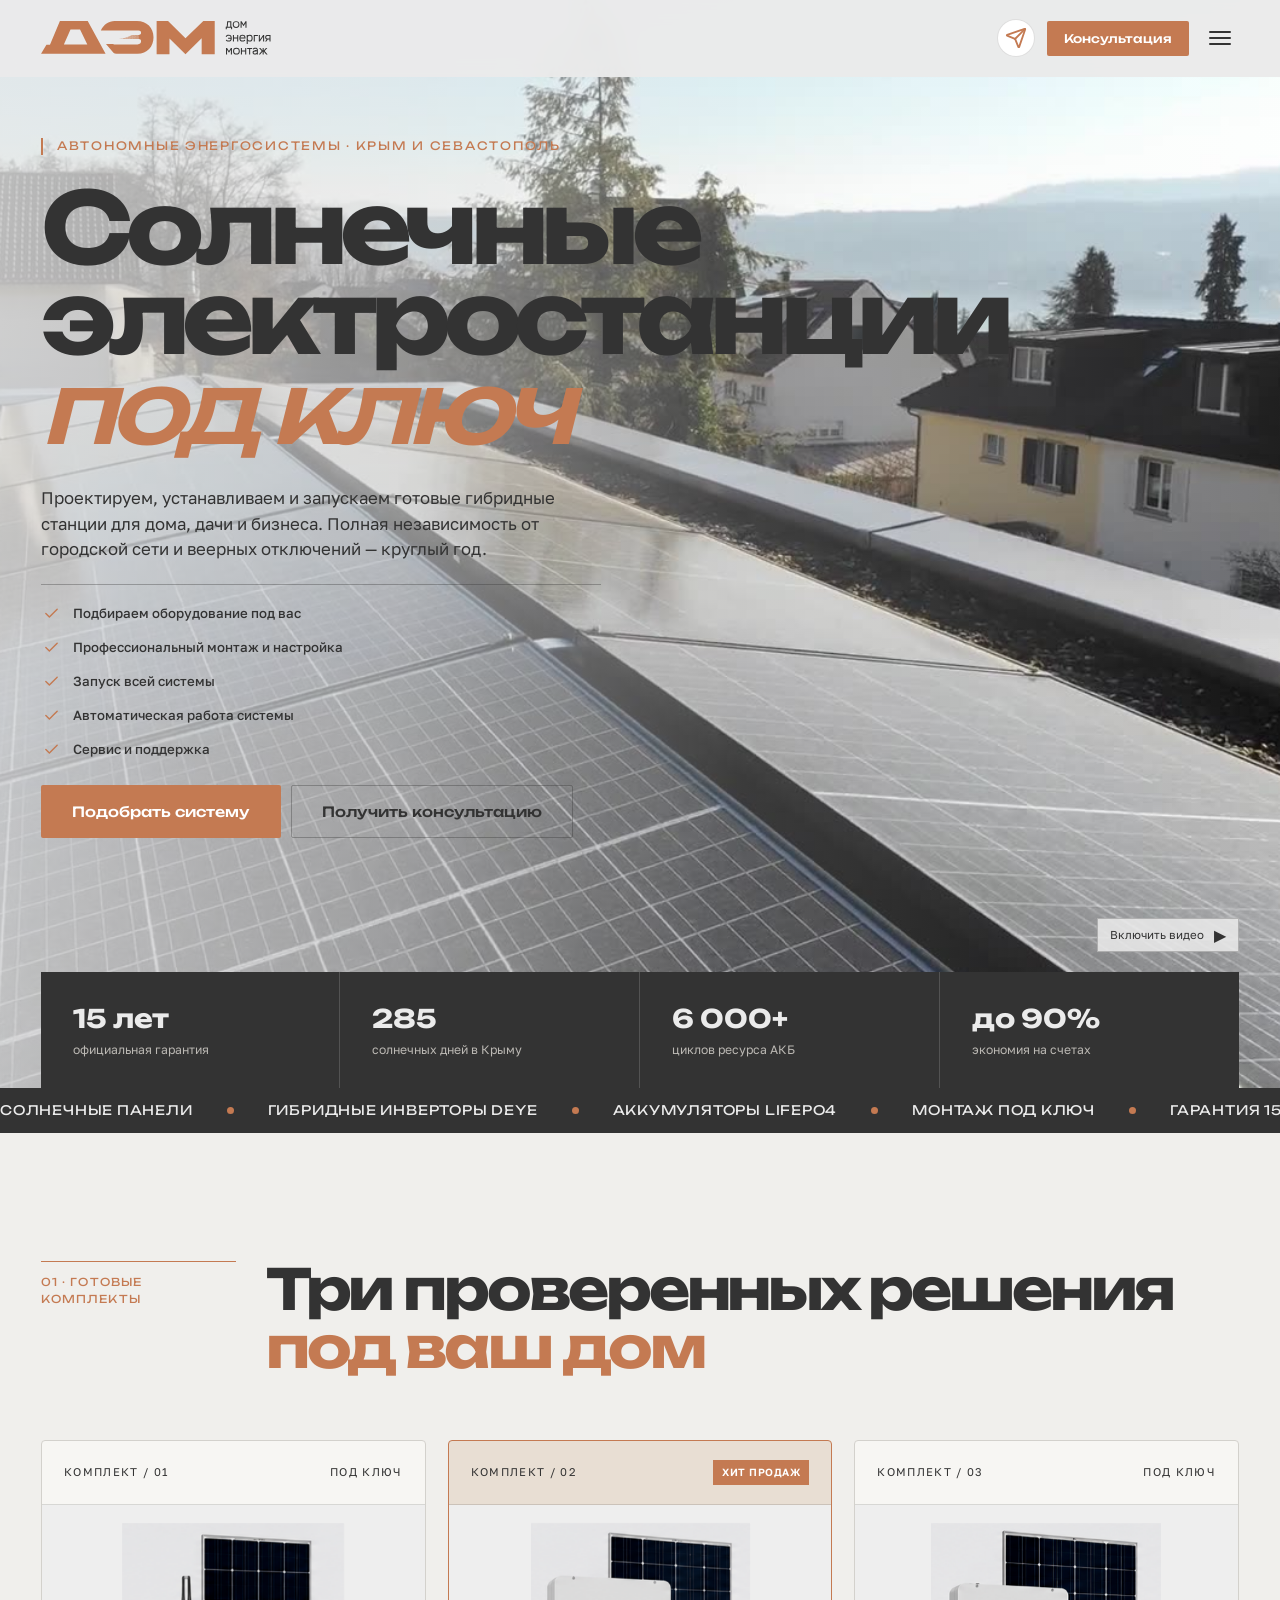
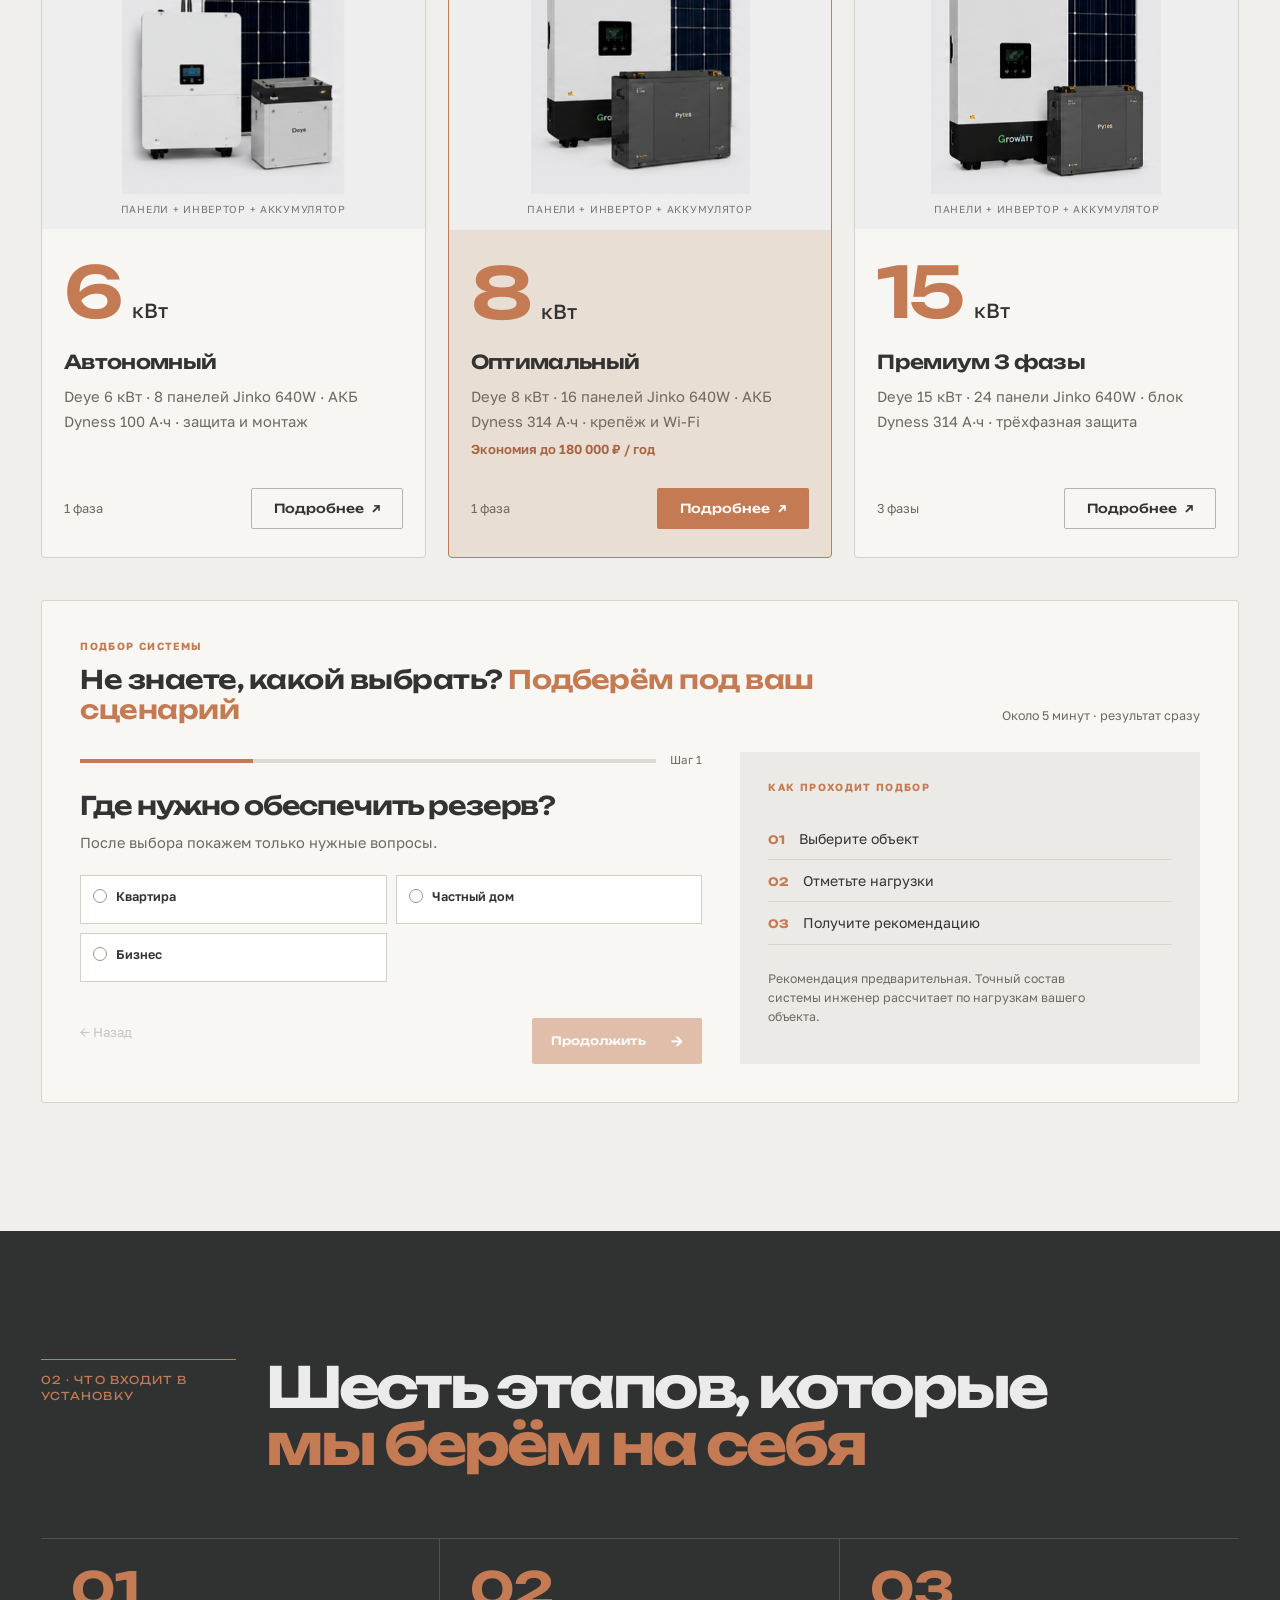
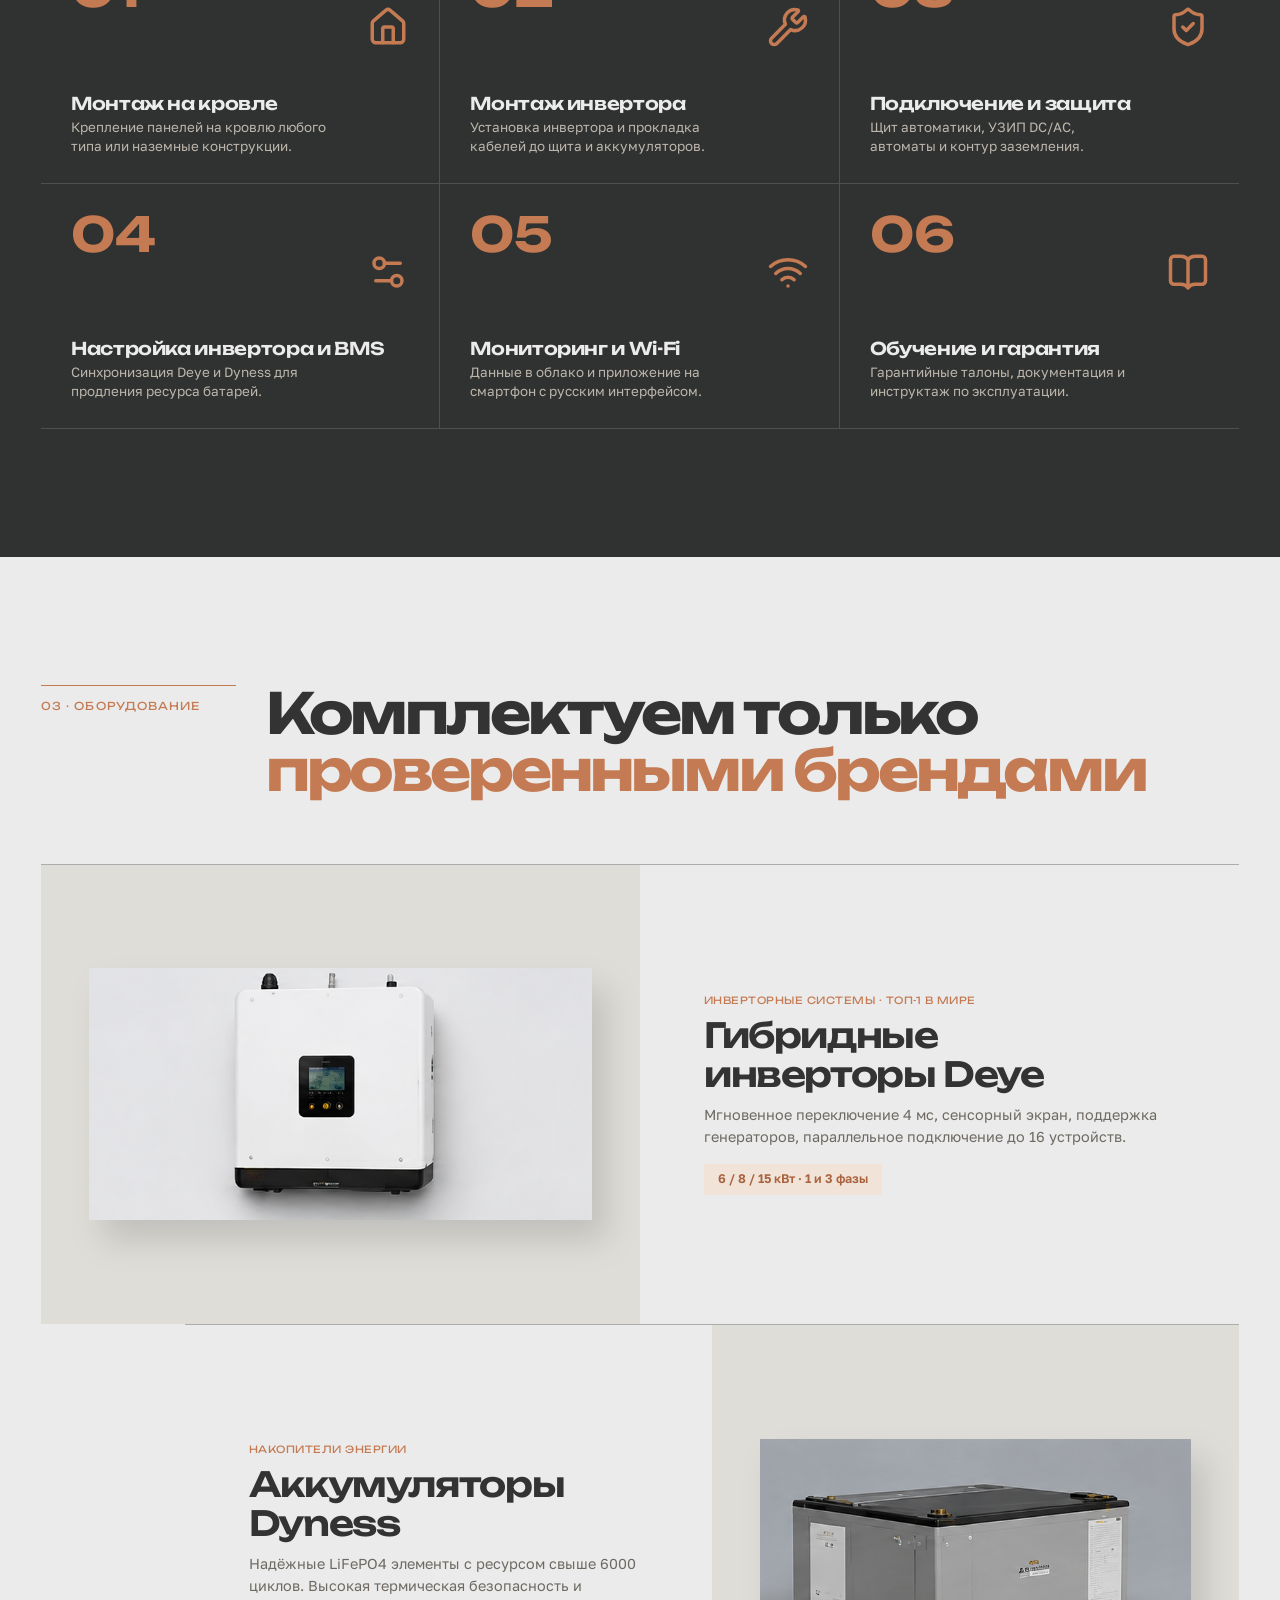
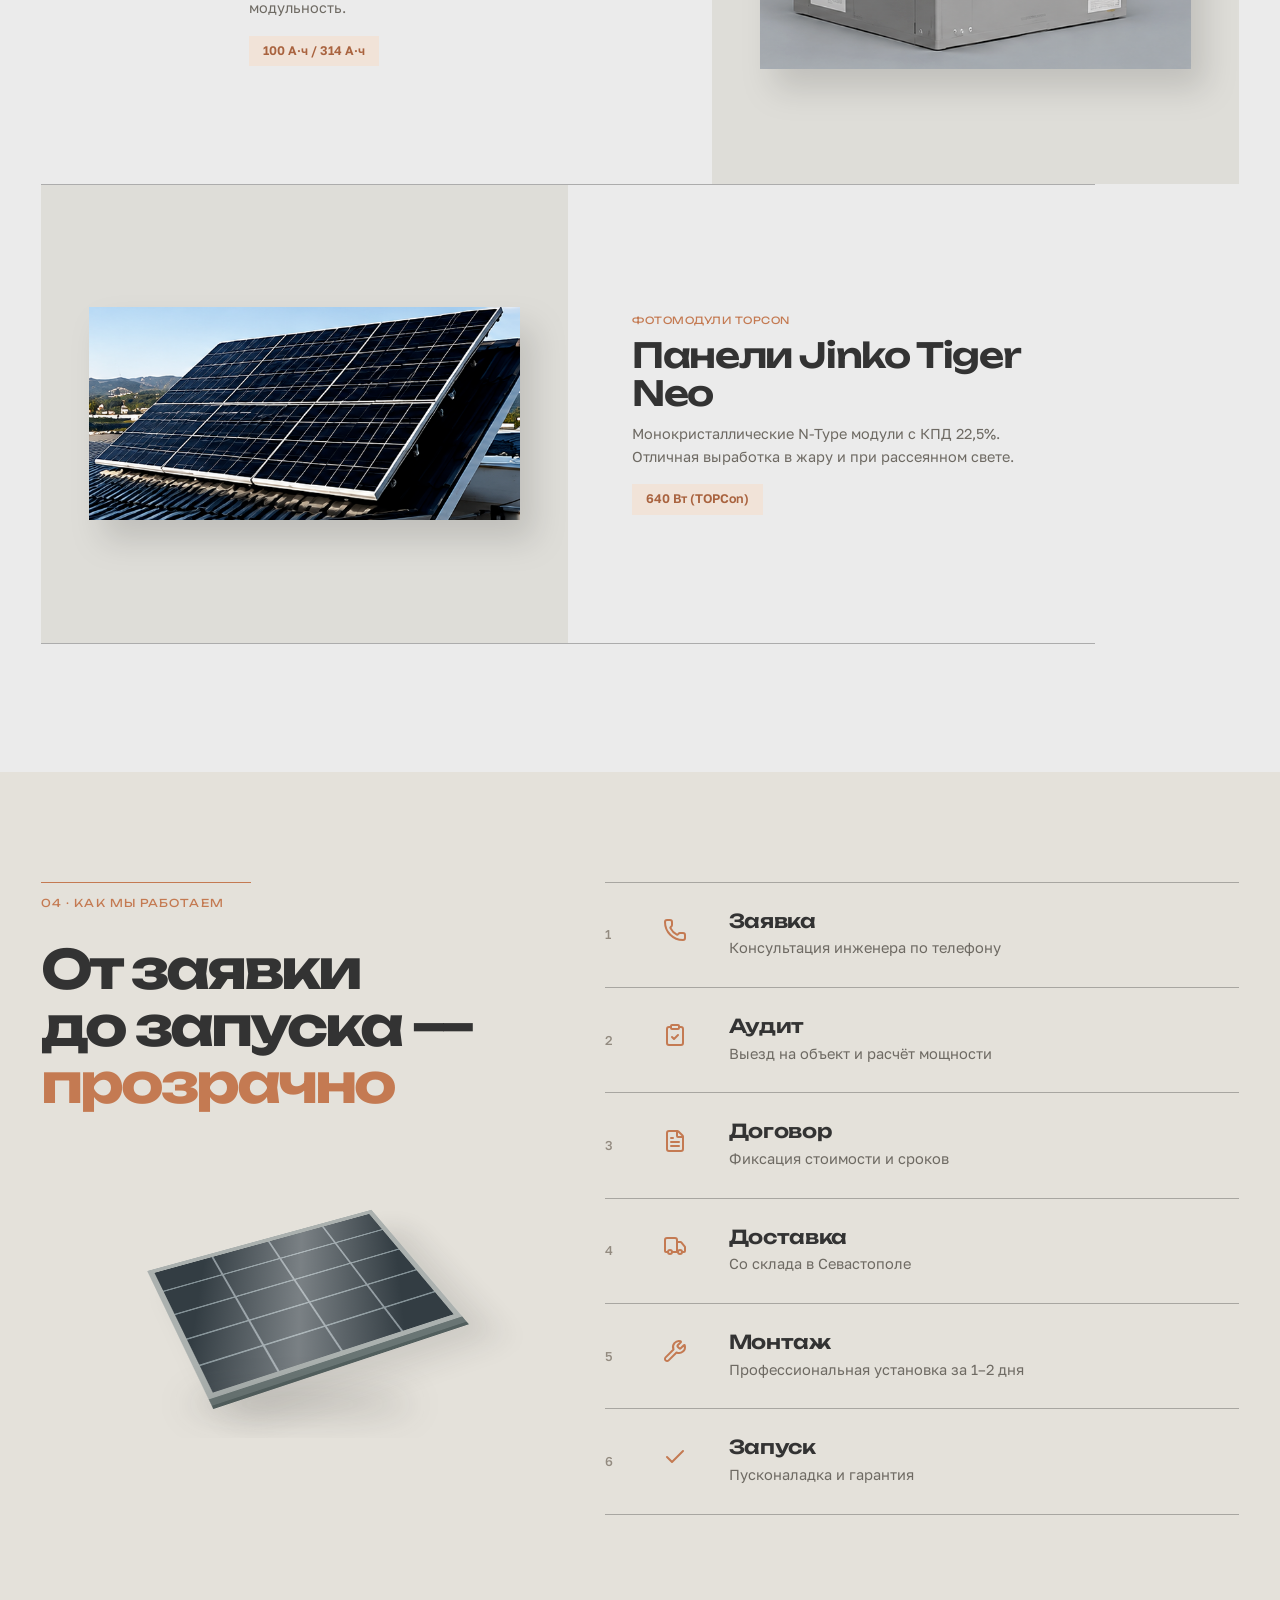
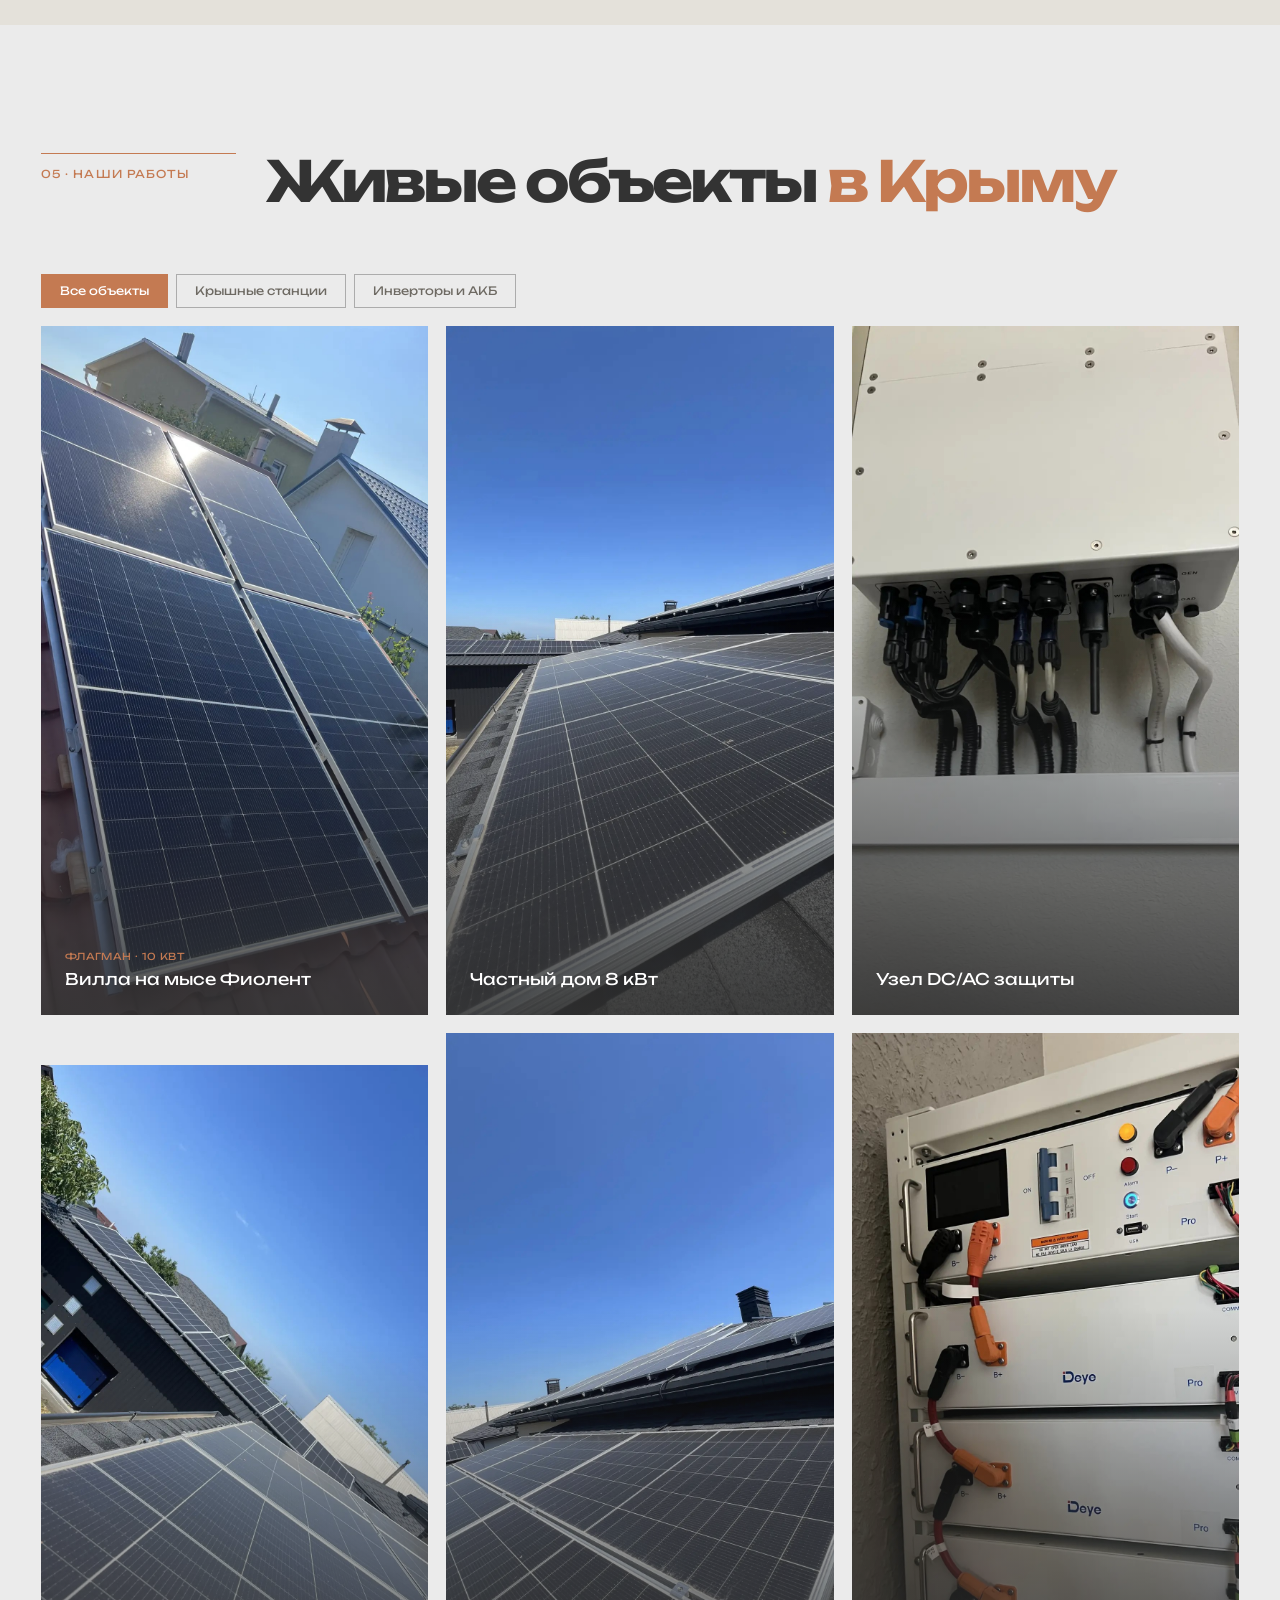
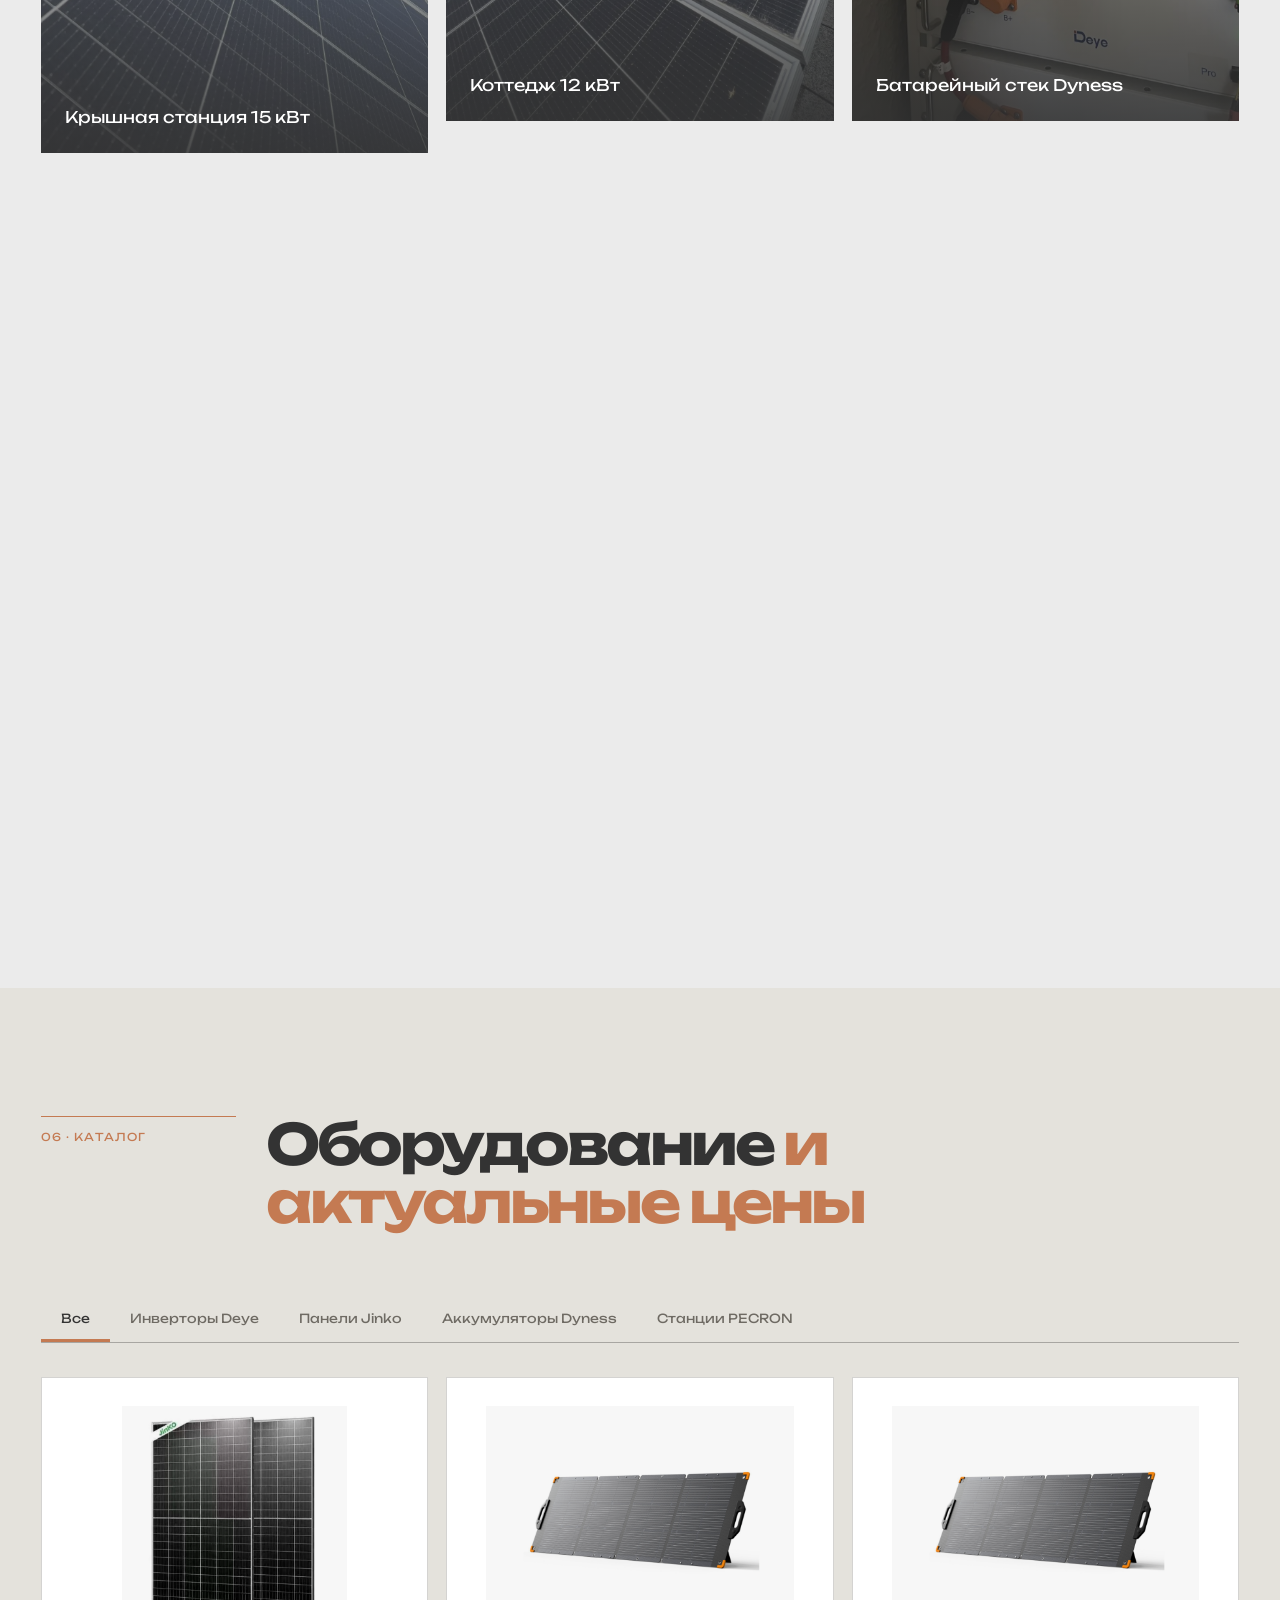
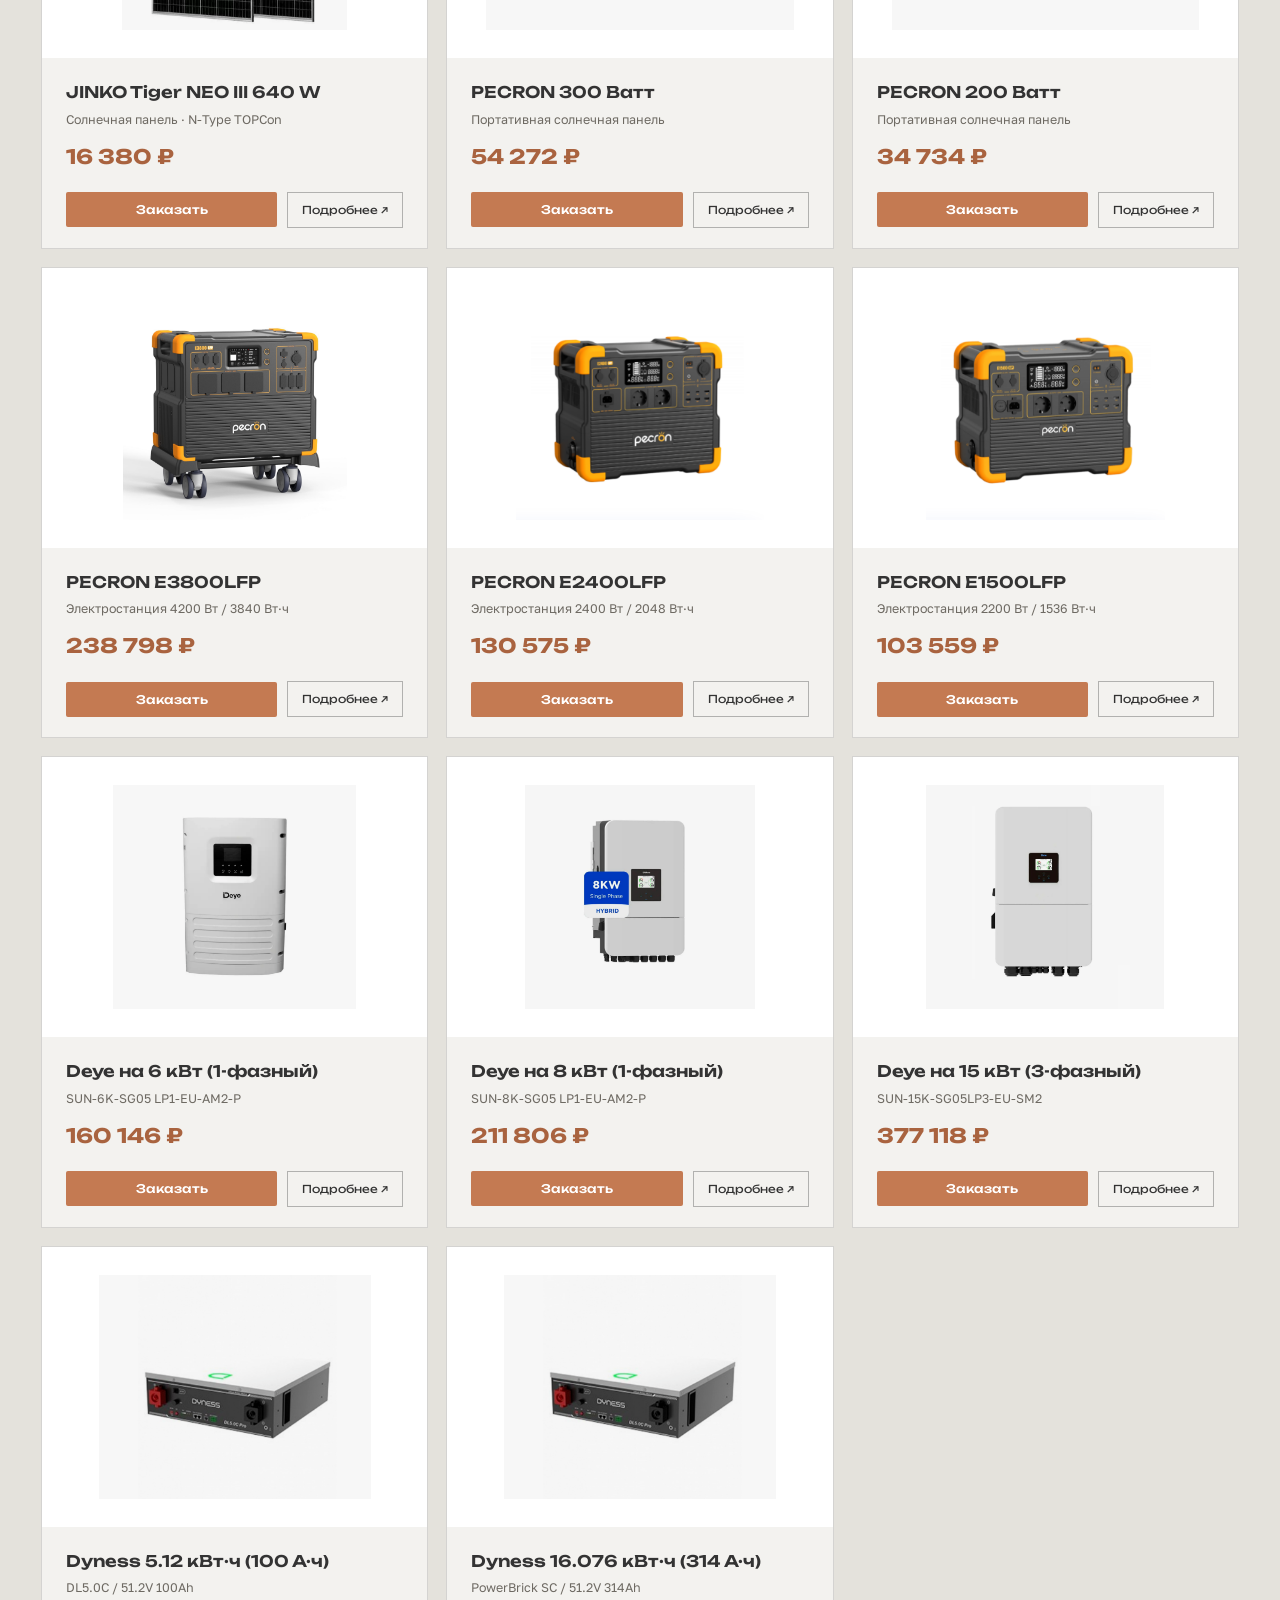
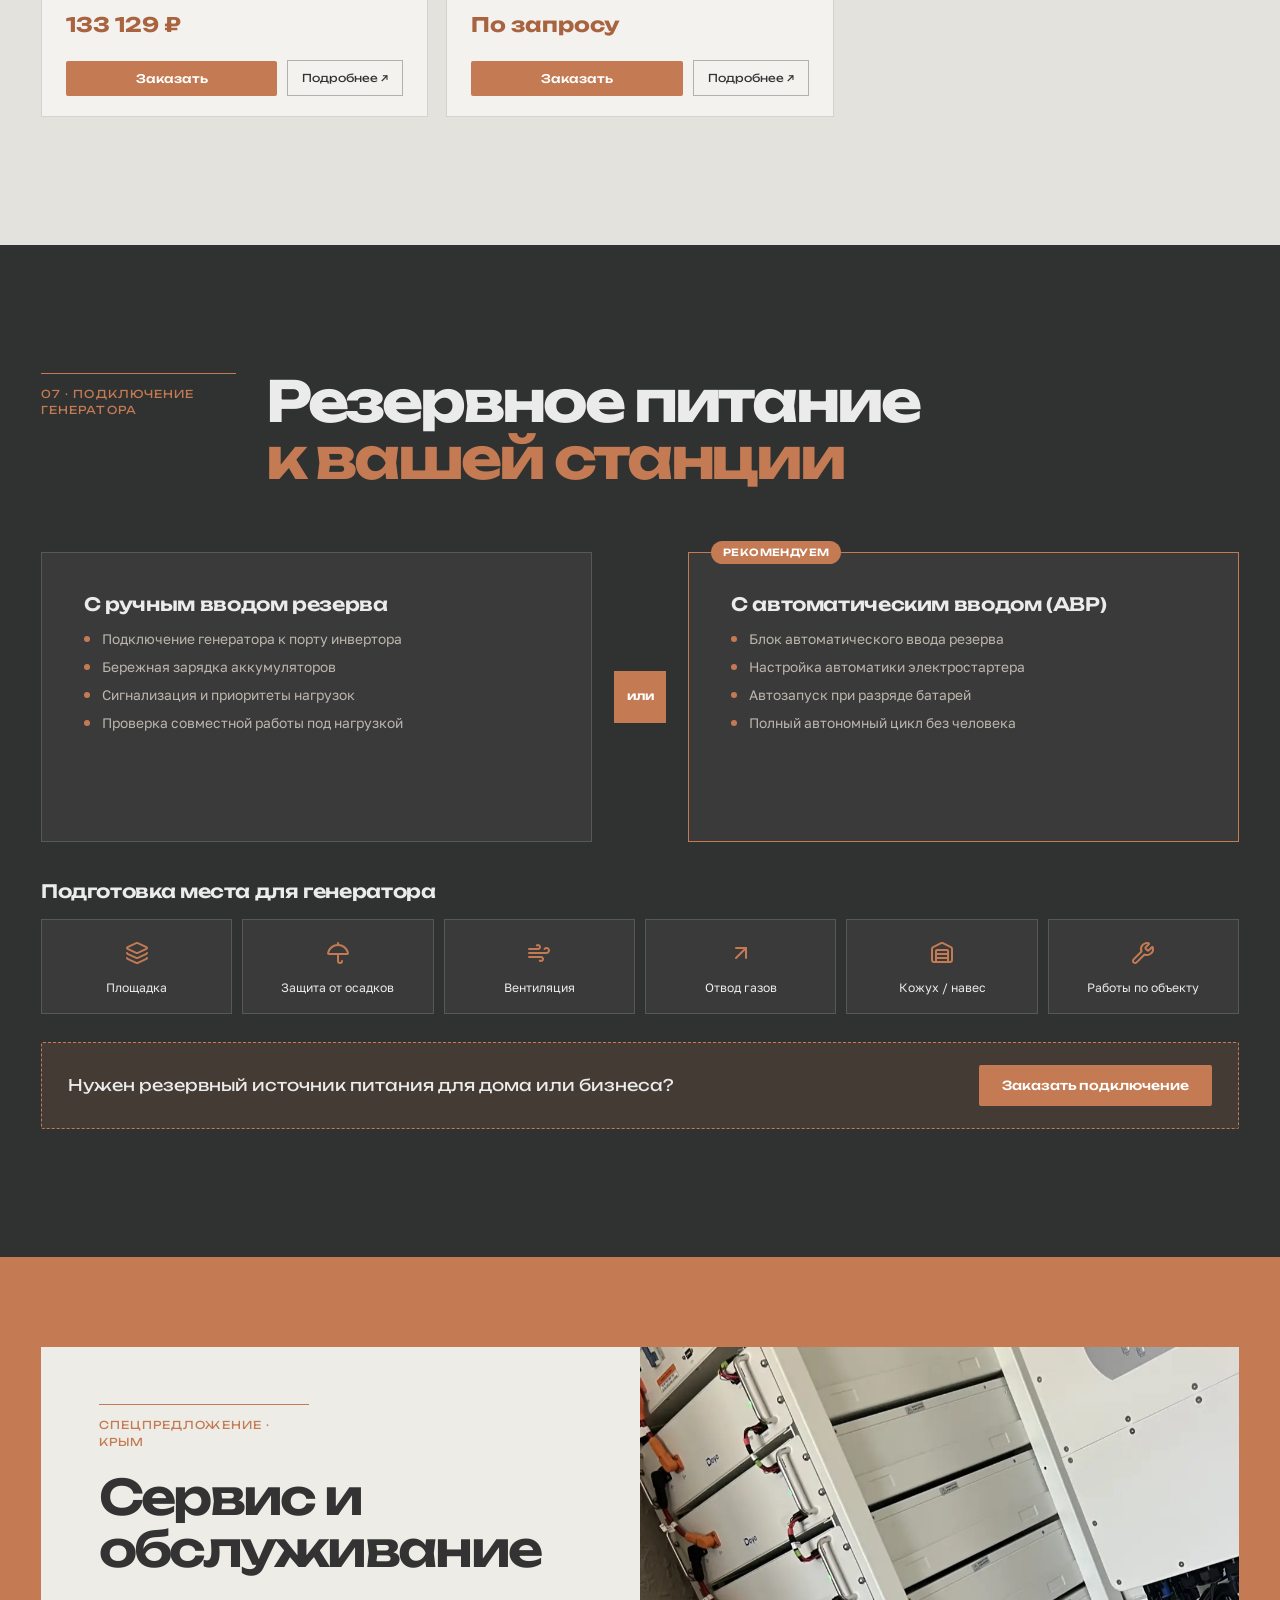
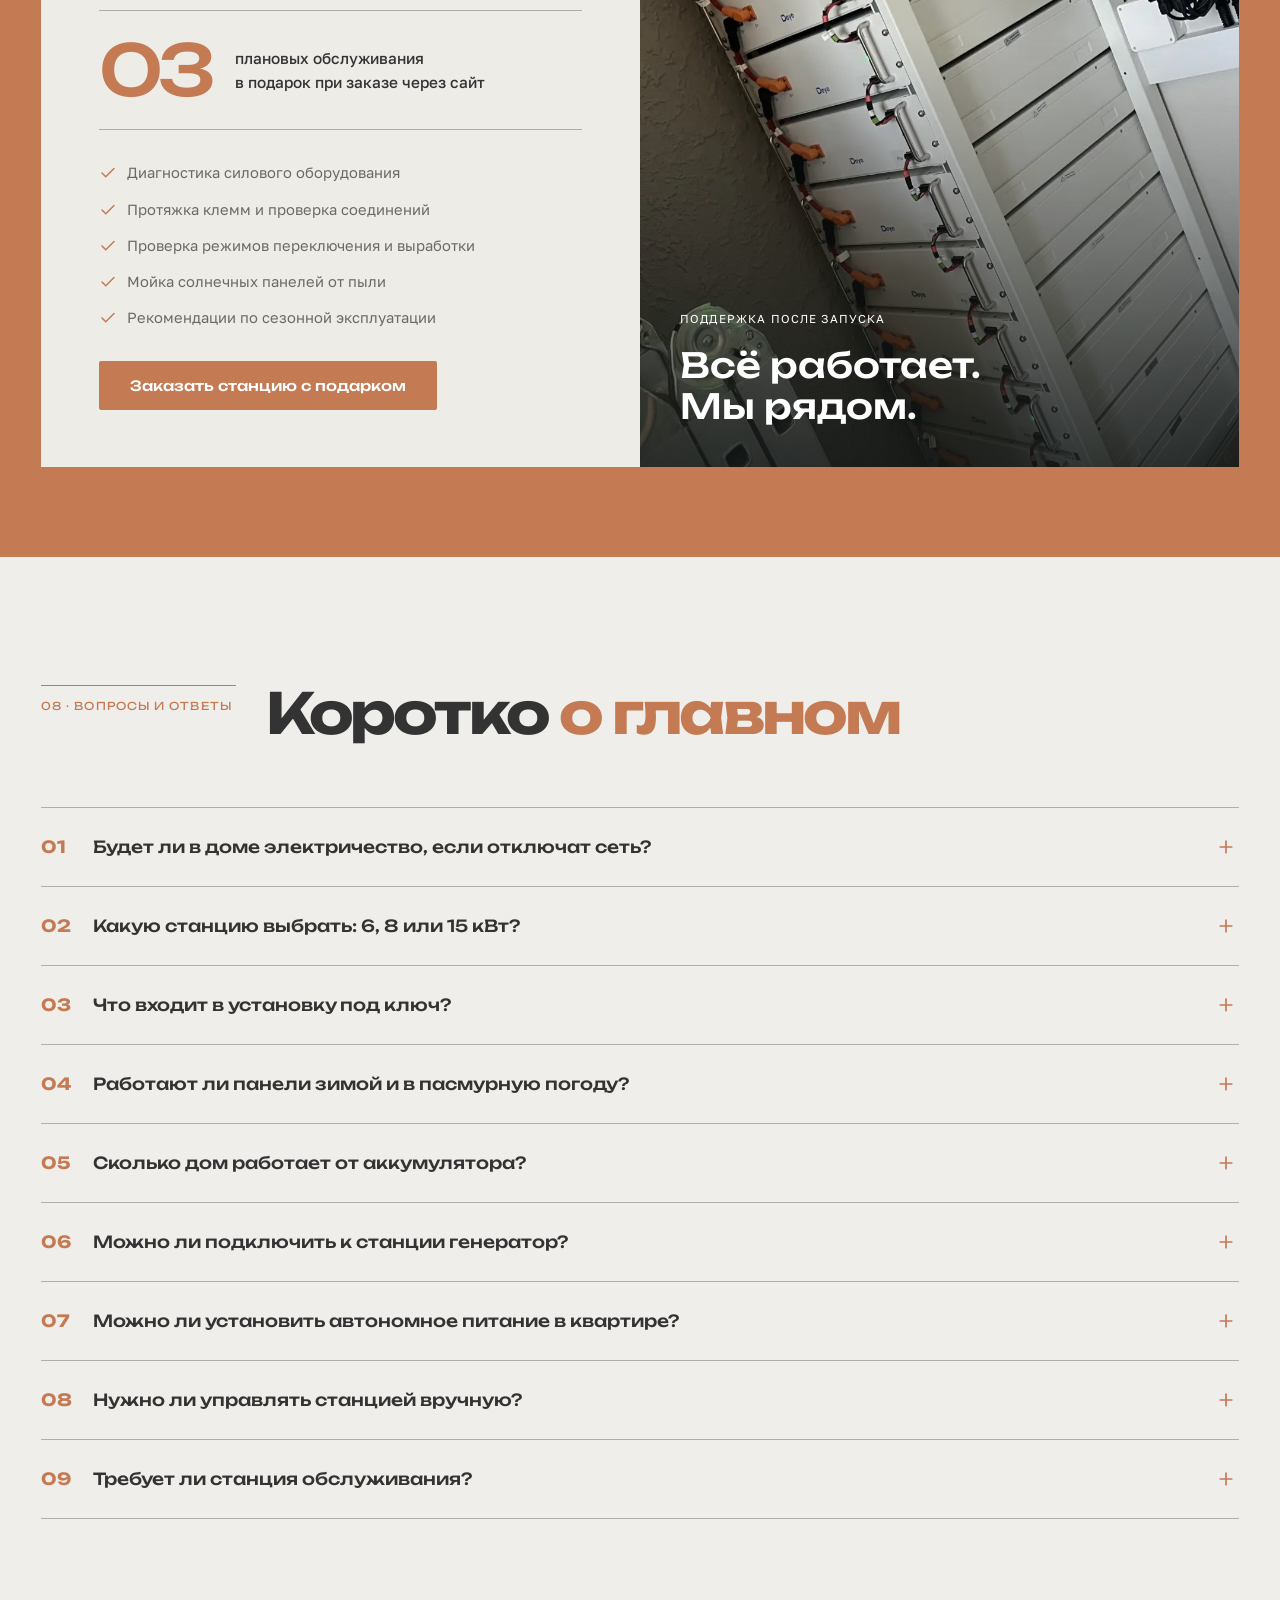
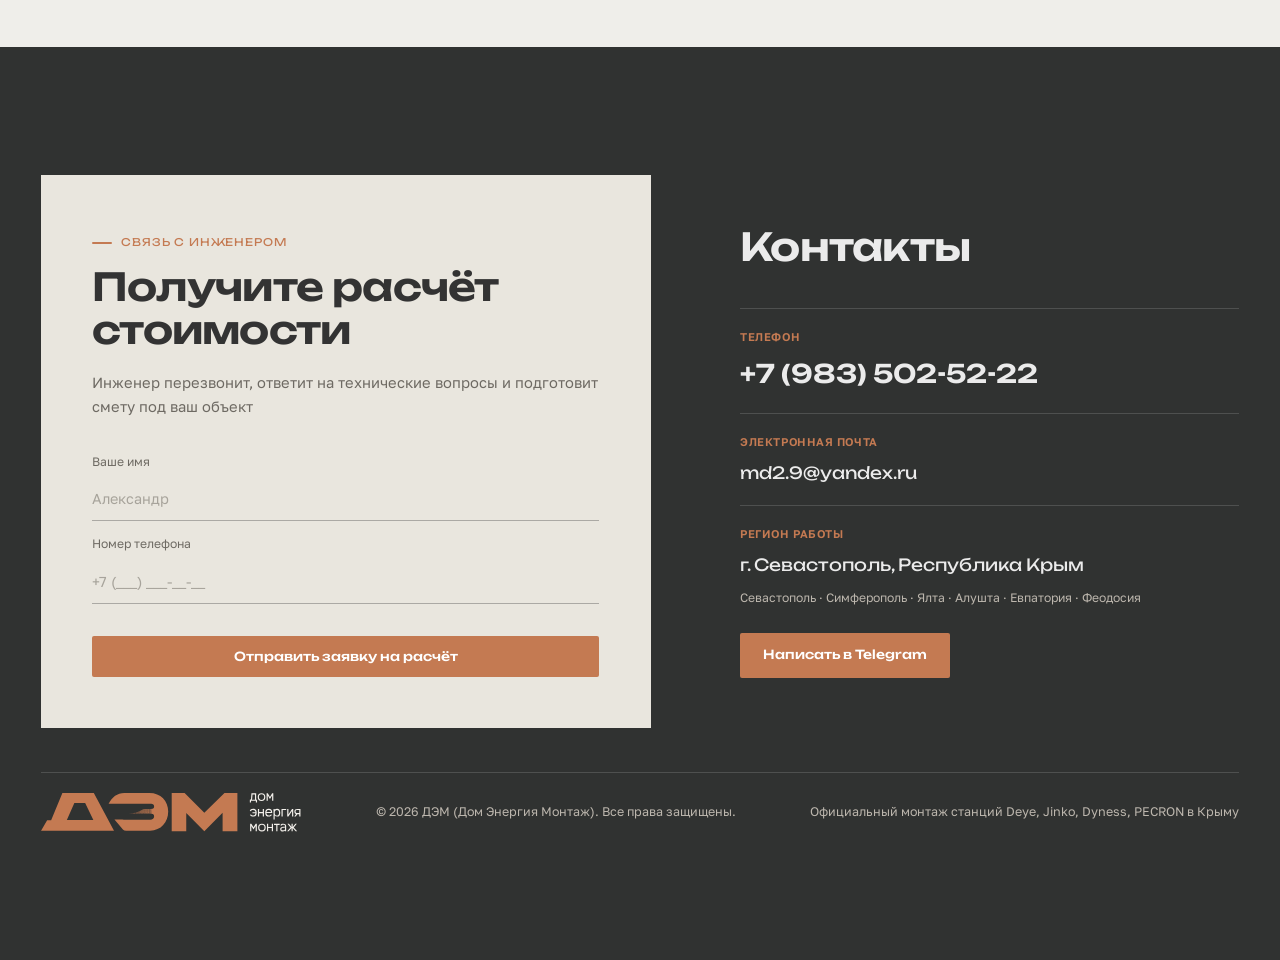
==== commit 3d956d53: "Update contact email casing" ====
--- a/index.html
+++ b/index.html
@@ -617,7 +617,7 @@
           <h2 class="contact-title">Контакты</h2>
           <div class="contact-list">
             <div class="contact-item"><span class="contact-label">Телефон</span><a href="tel:+79835025222" class="contact-value contact-value--big">+7 (983) 502-52-22</a></div>
-            <div class="contact-item"><span class="contact-label">Электронная почта</span><a href="mailto:MD2.9@yandex.ru" class="contact-value">MD2.9@yandex.ru</a></div>
+            <div class="contact-item"><span class="contact-label">Электронная почта</span><a href="mailto:md2.9@yandex.ru" class="contact-value">md2.9@yandex.ru</a></div>
             <div class="contact-item"><span class="contact-label">Регион работы</span><span class="contact-value">г. Севастополь, Республика Крым</span><span class="contact-cities">Севастополь · Симферополь · Ялта · Алушта · Евпатория · Феодосия</span></div>
           </div>
           <a href="https://t.me/+79835025222" target="_blank" class="btn btn-primary">Написать в Telegram</a>
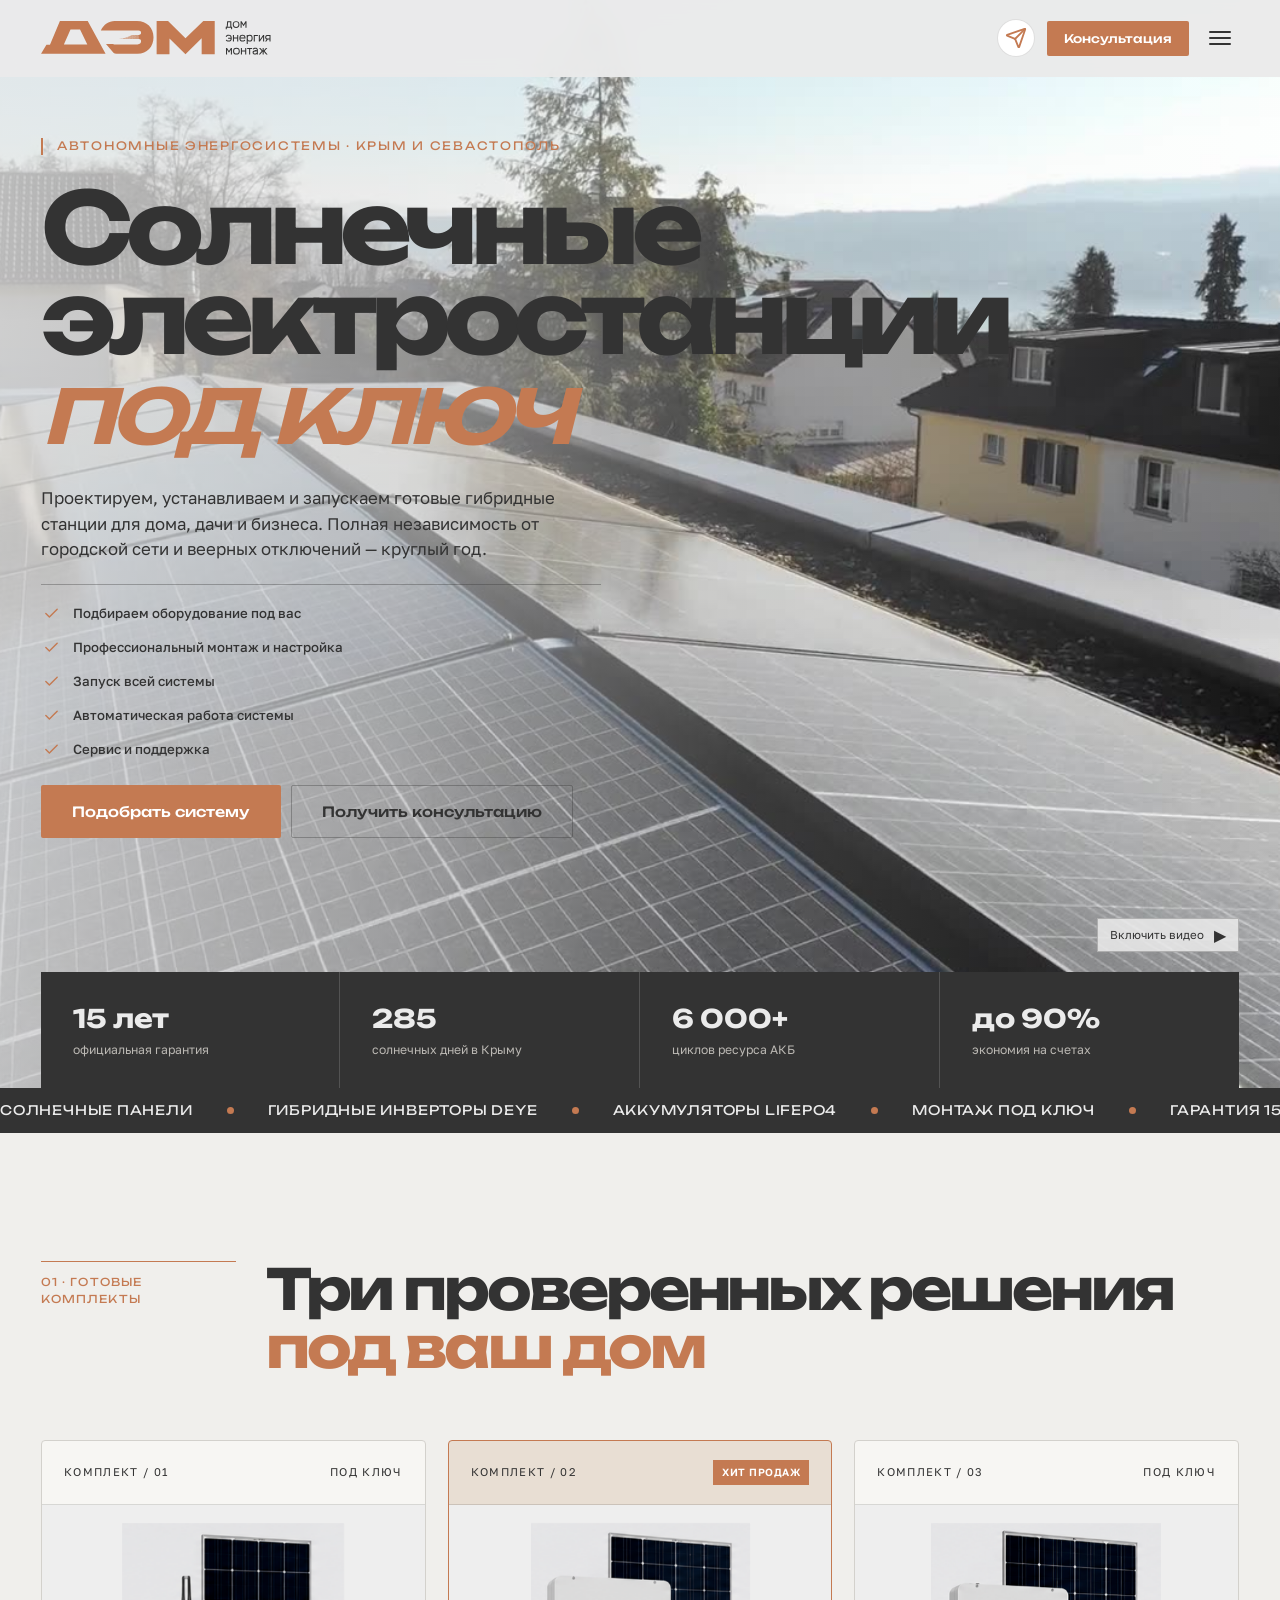
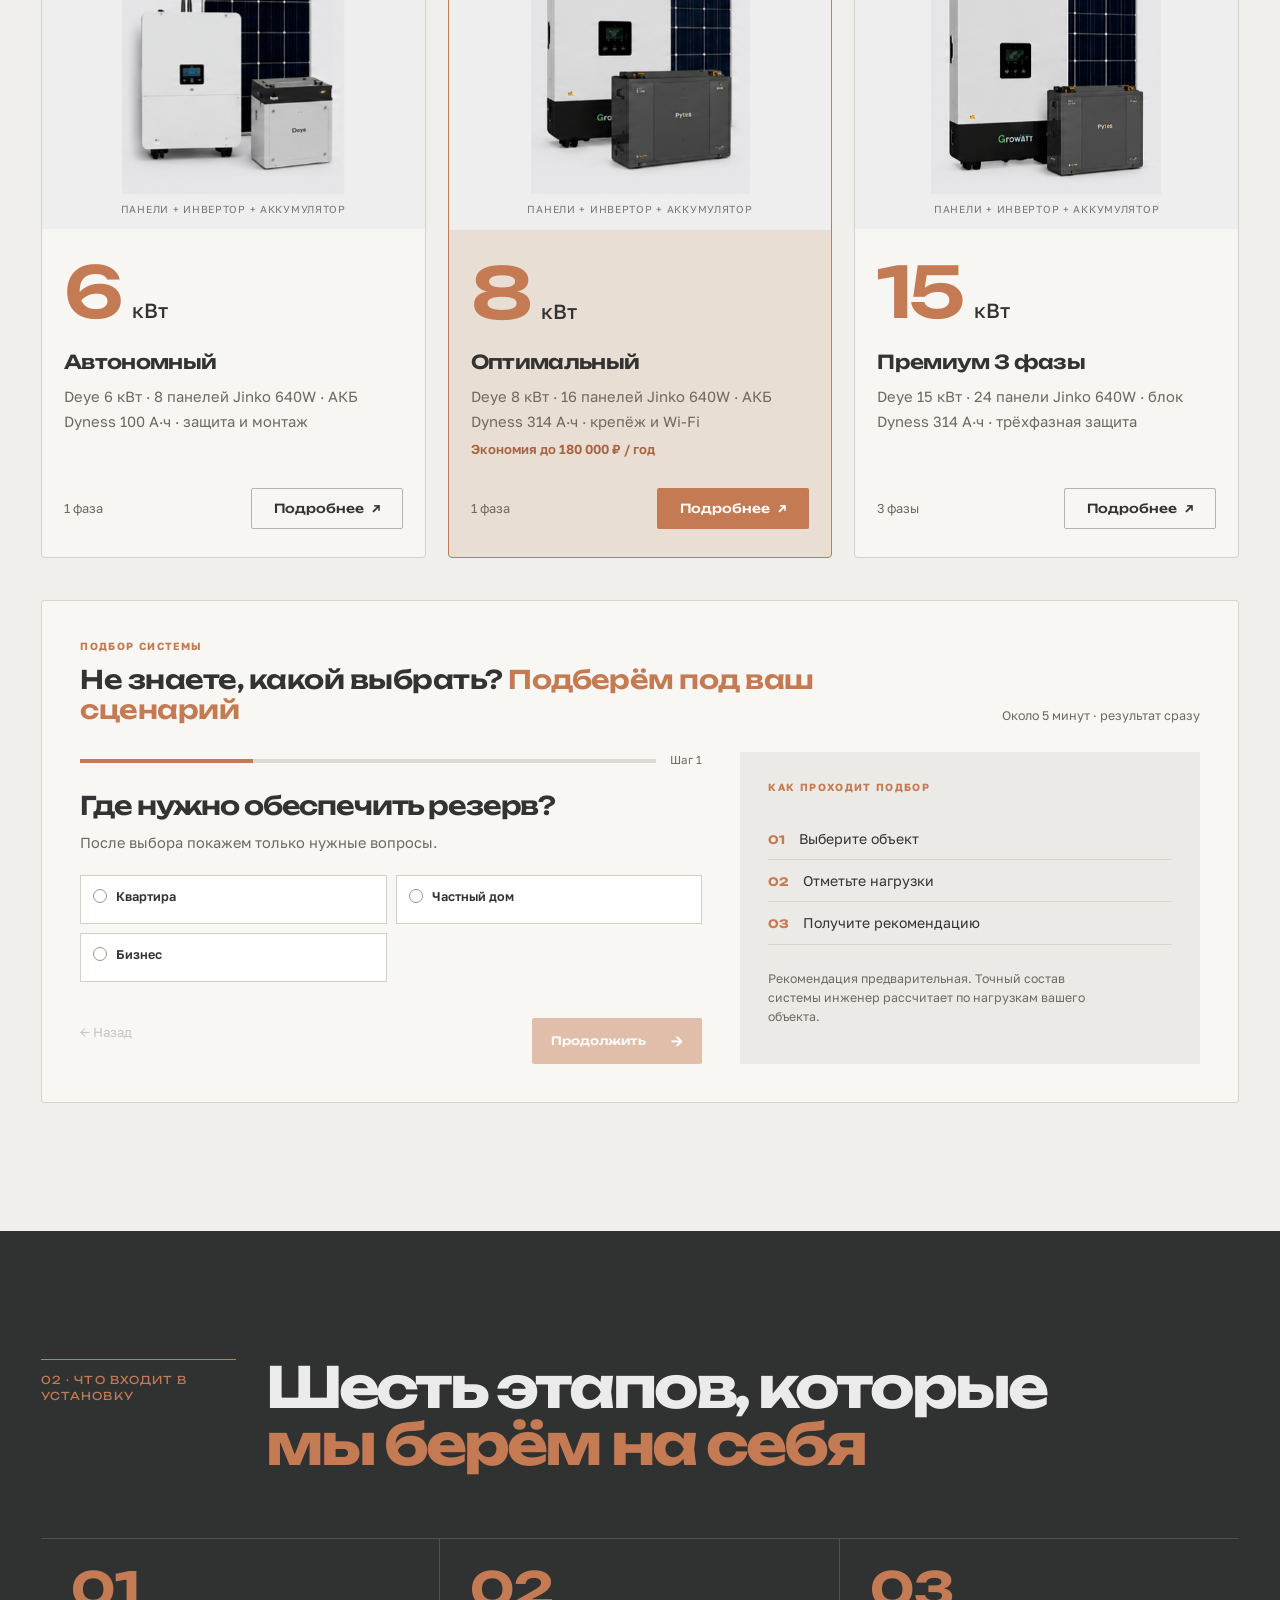
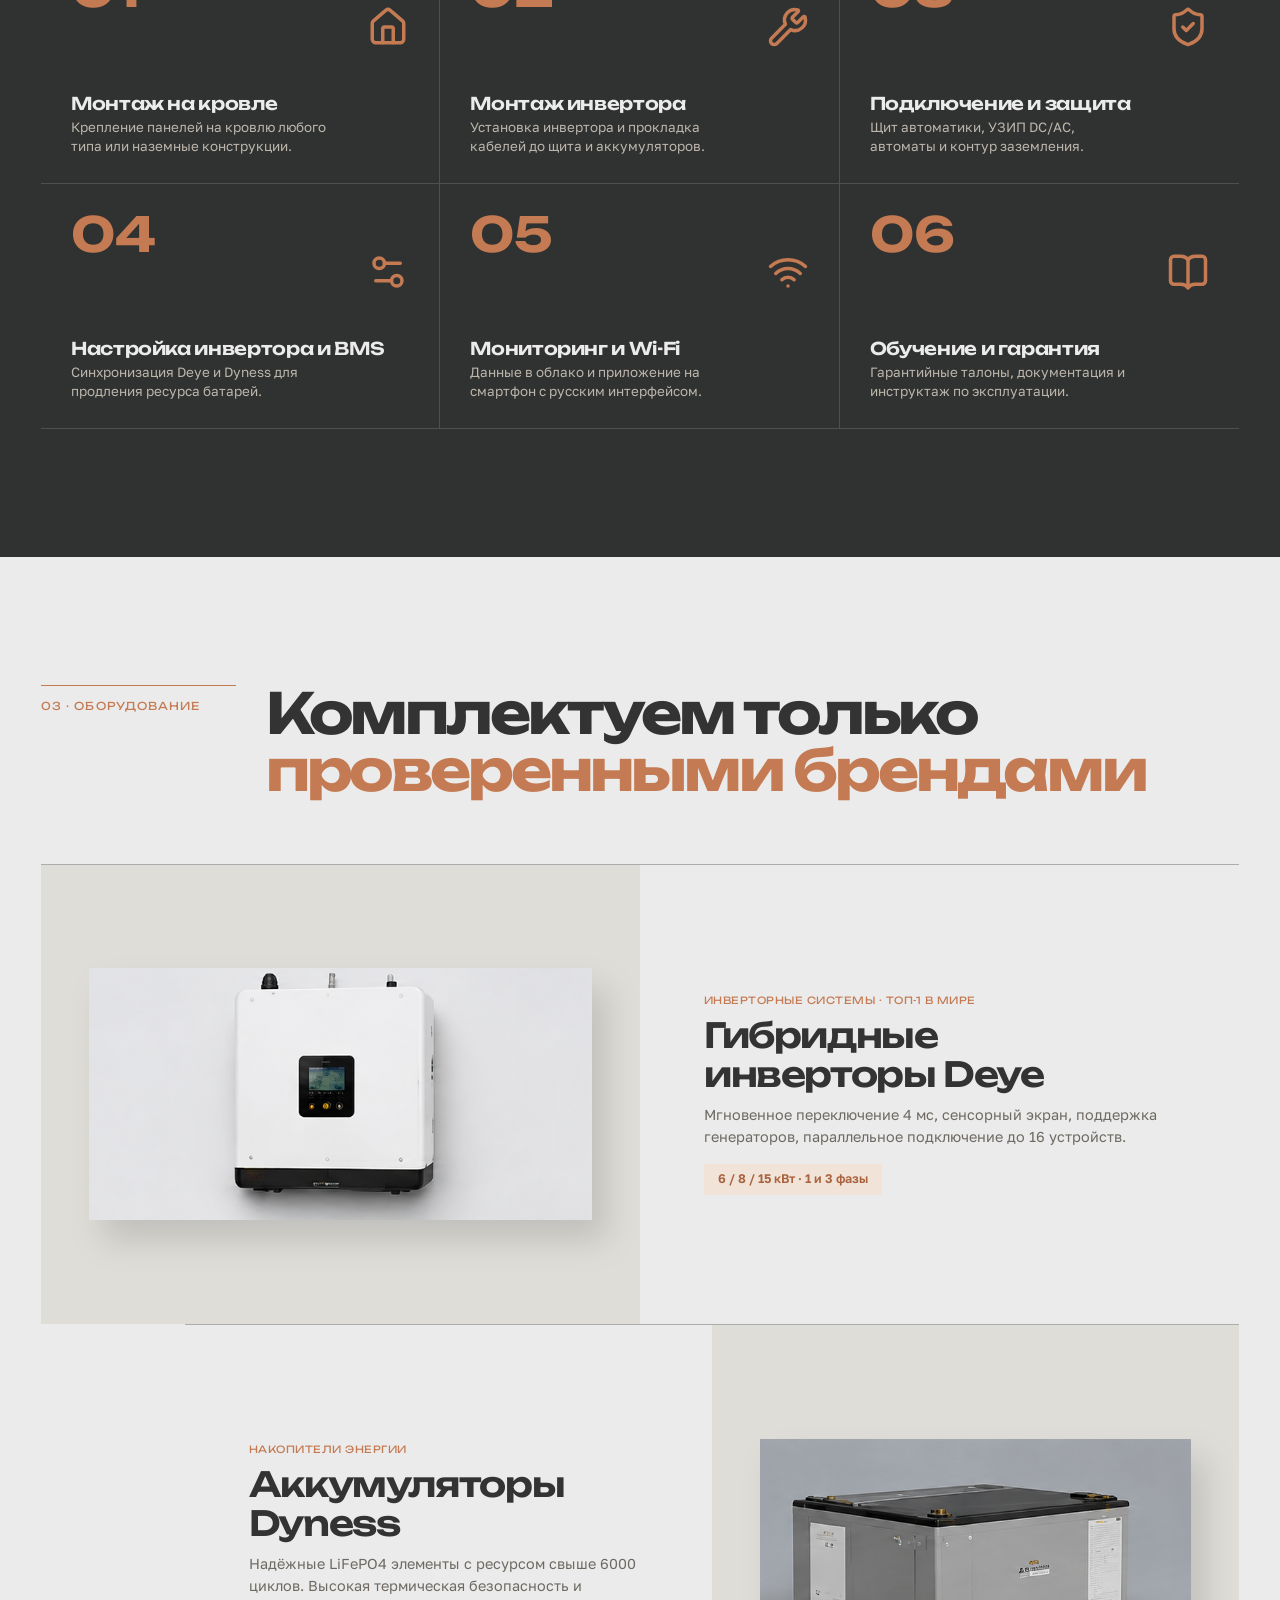
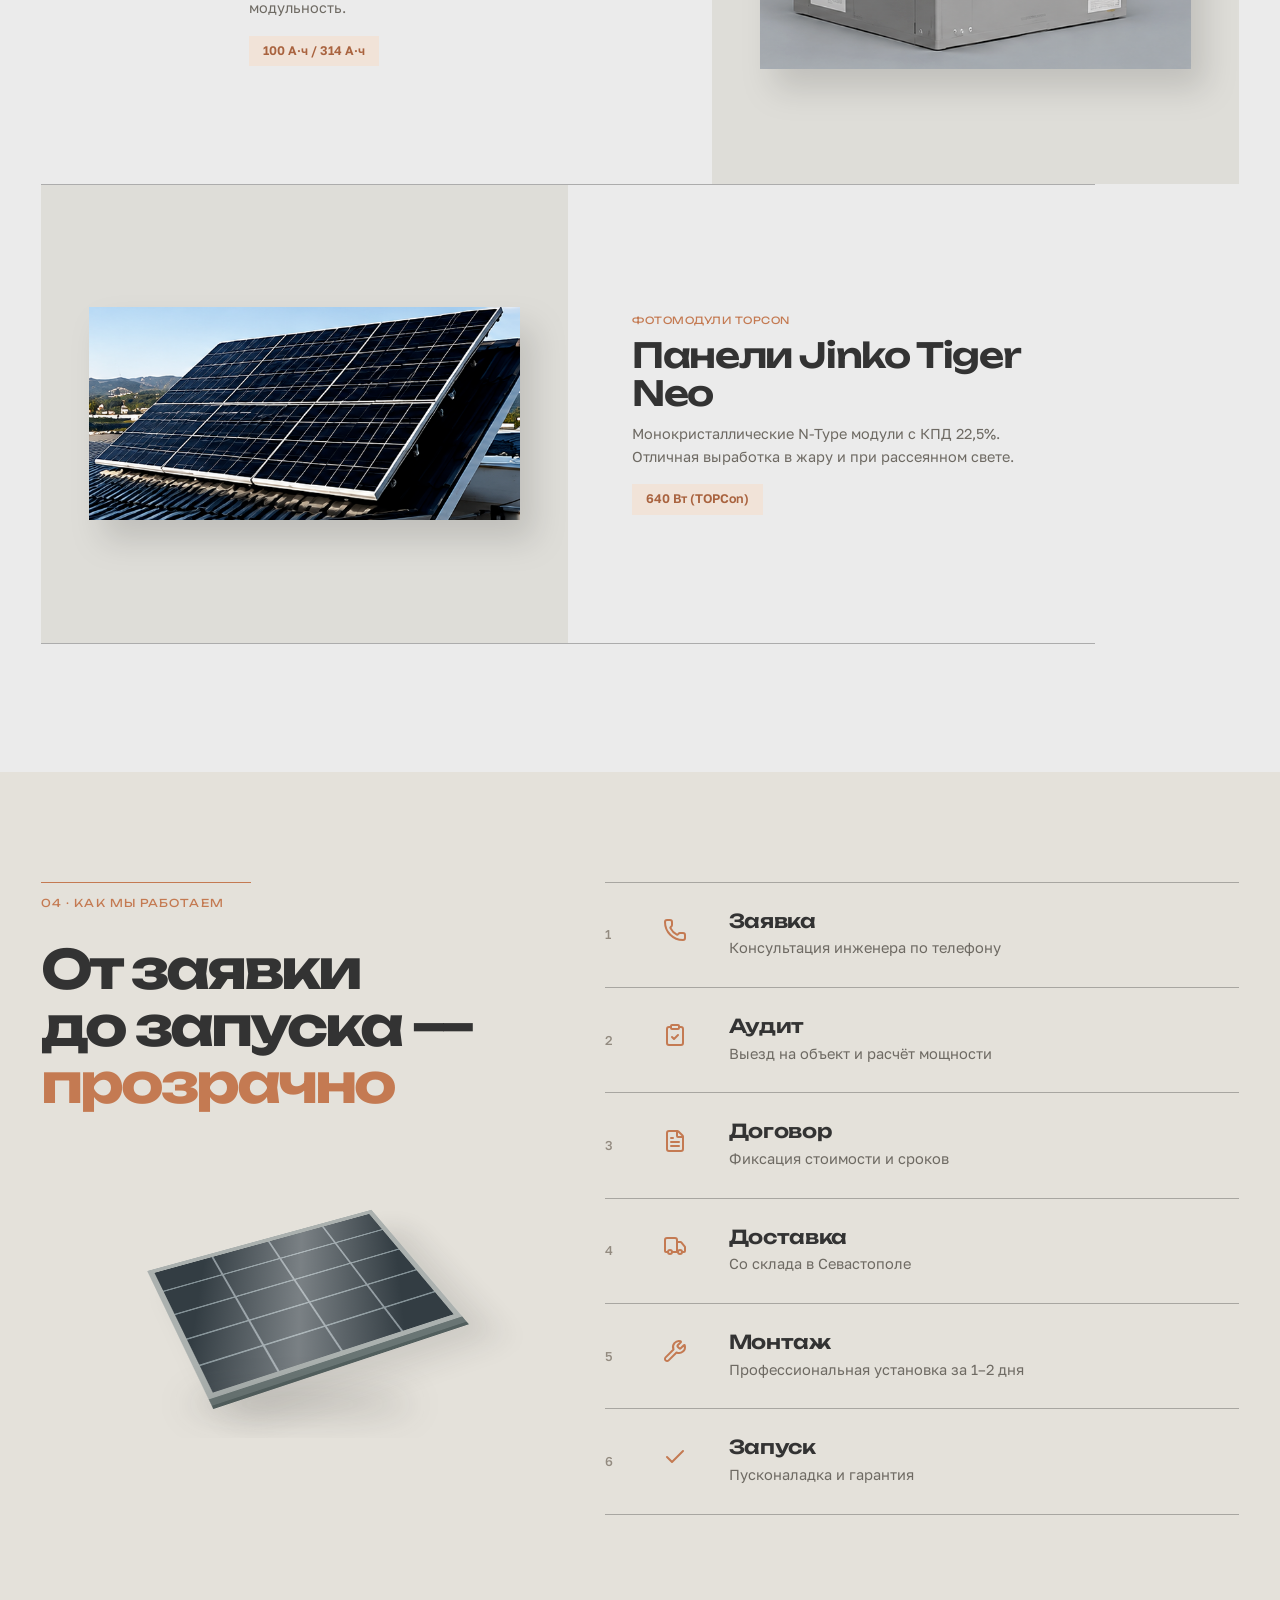
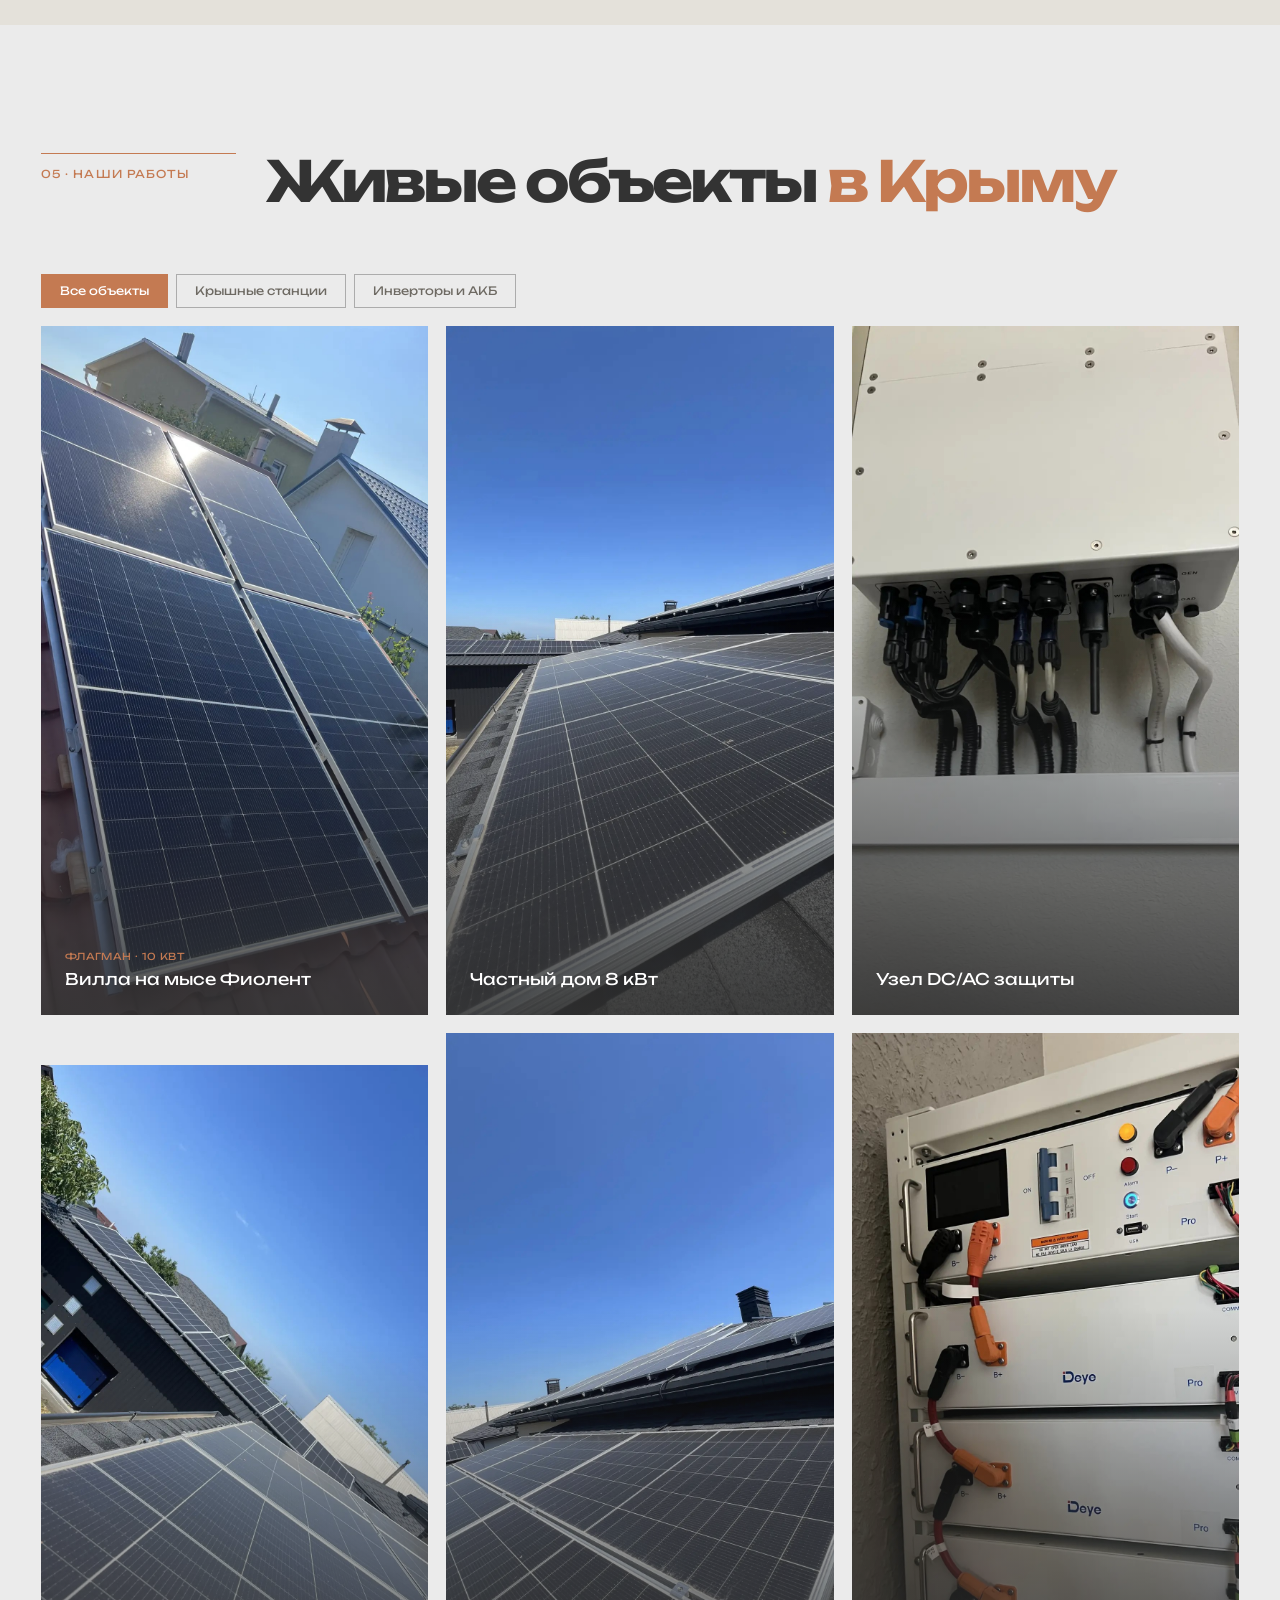
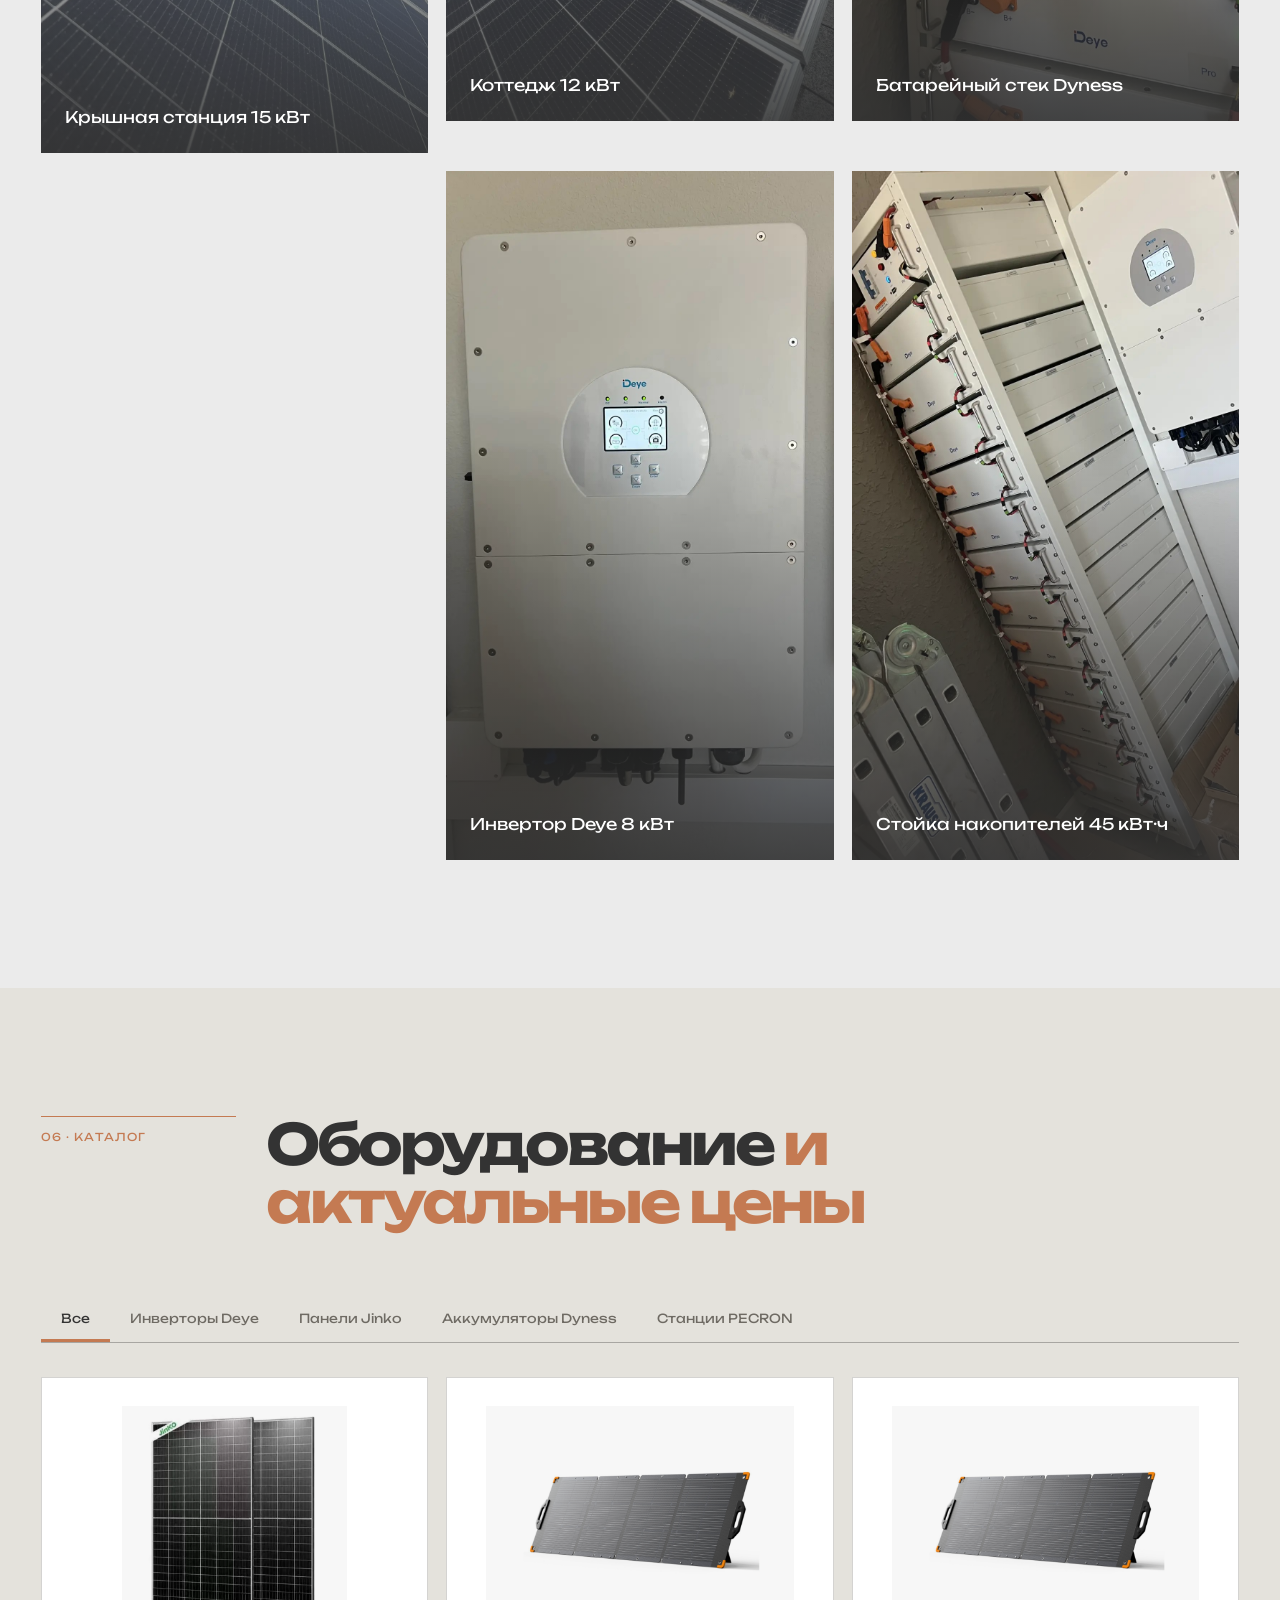
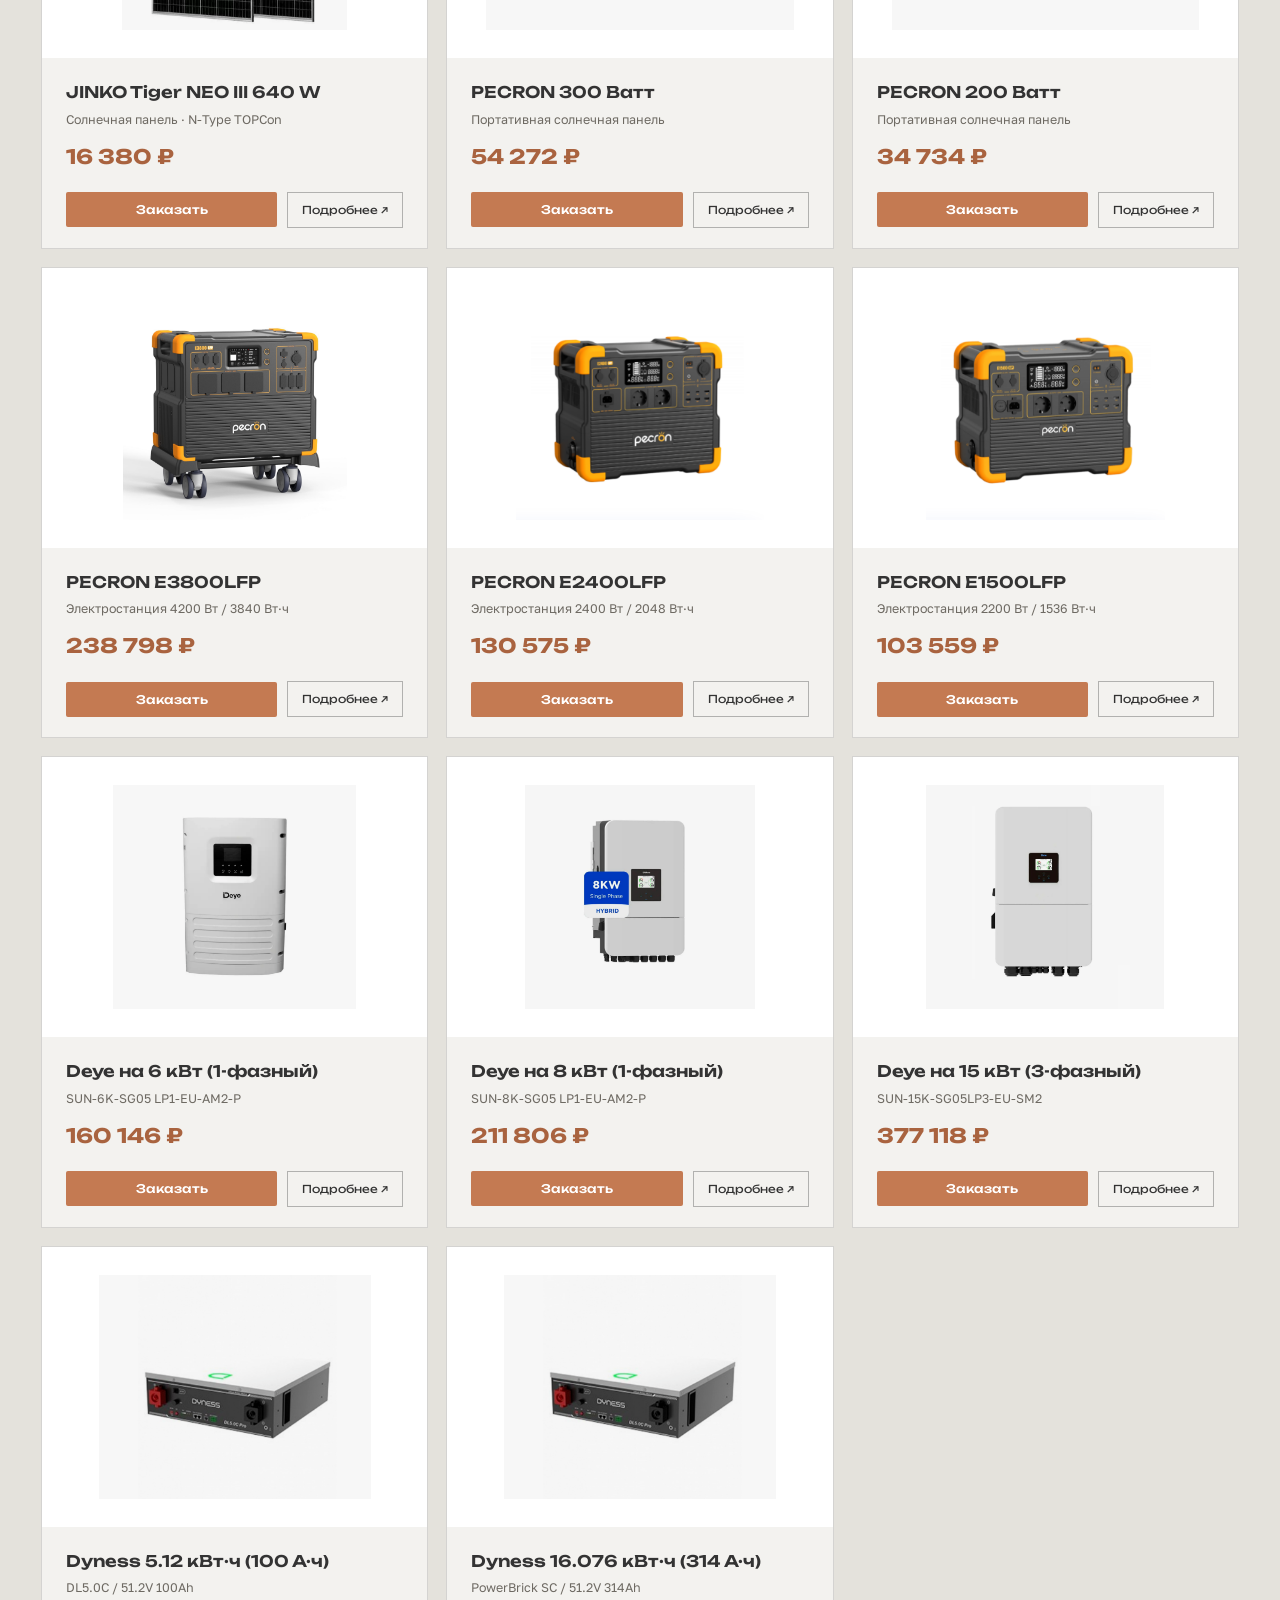
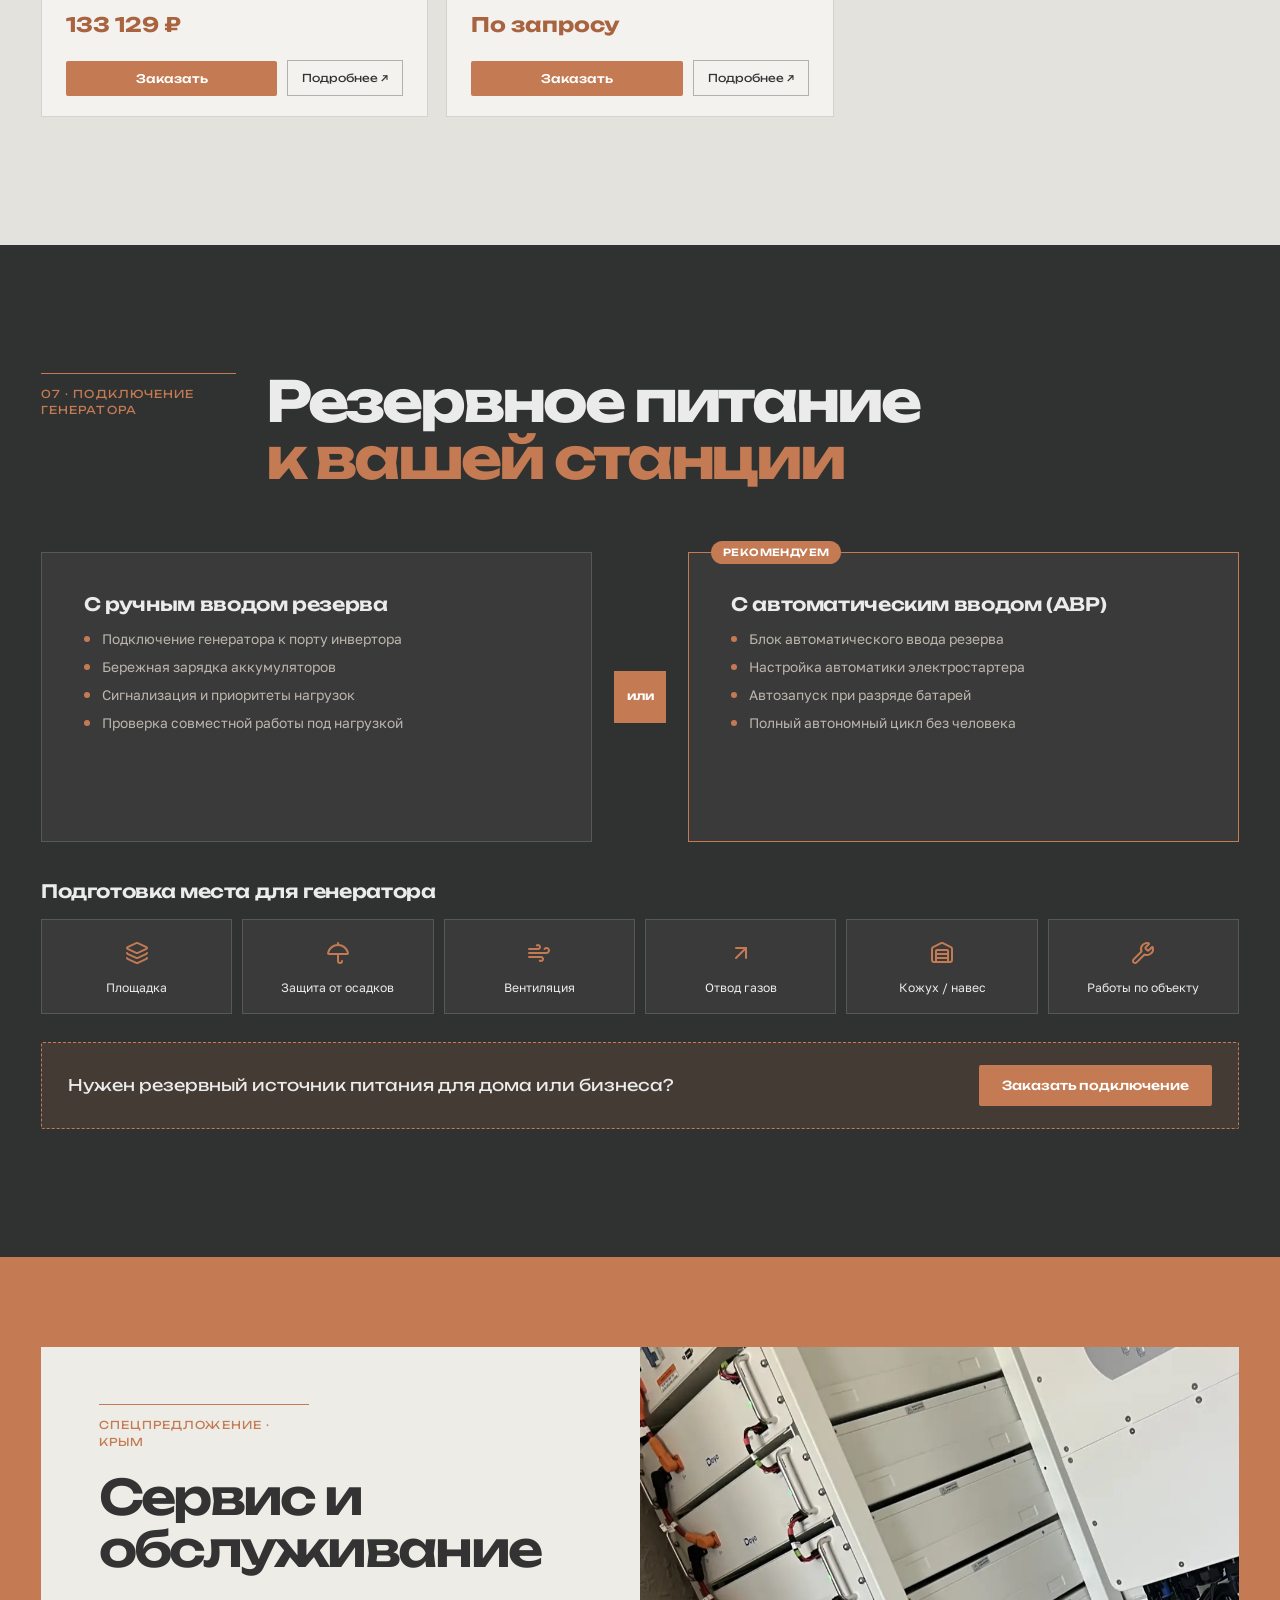
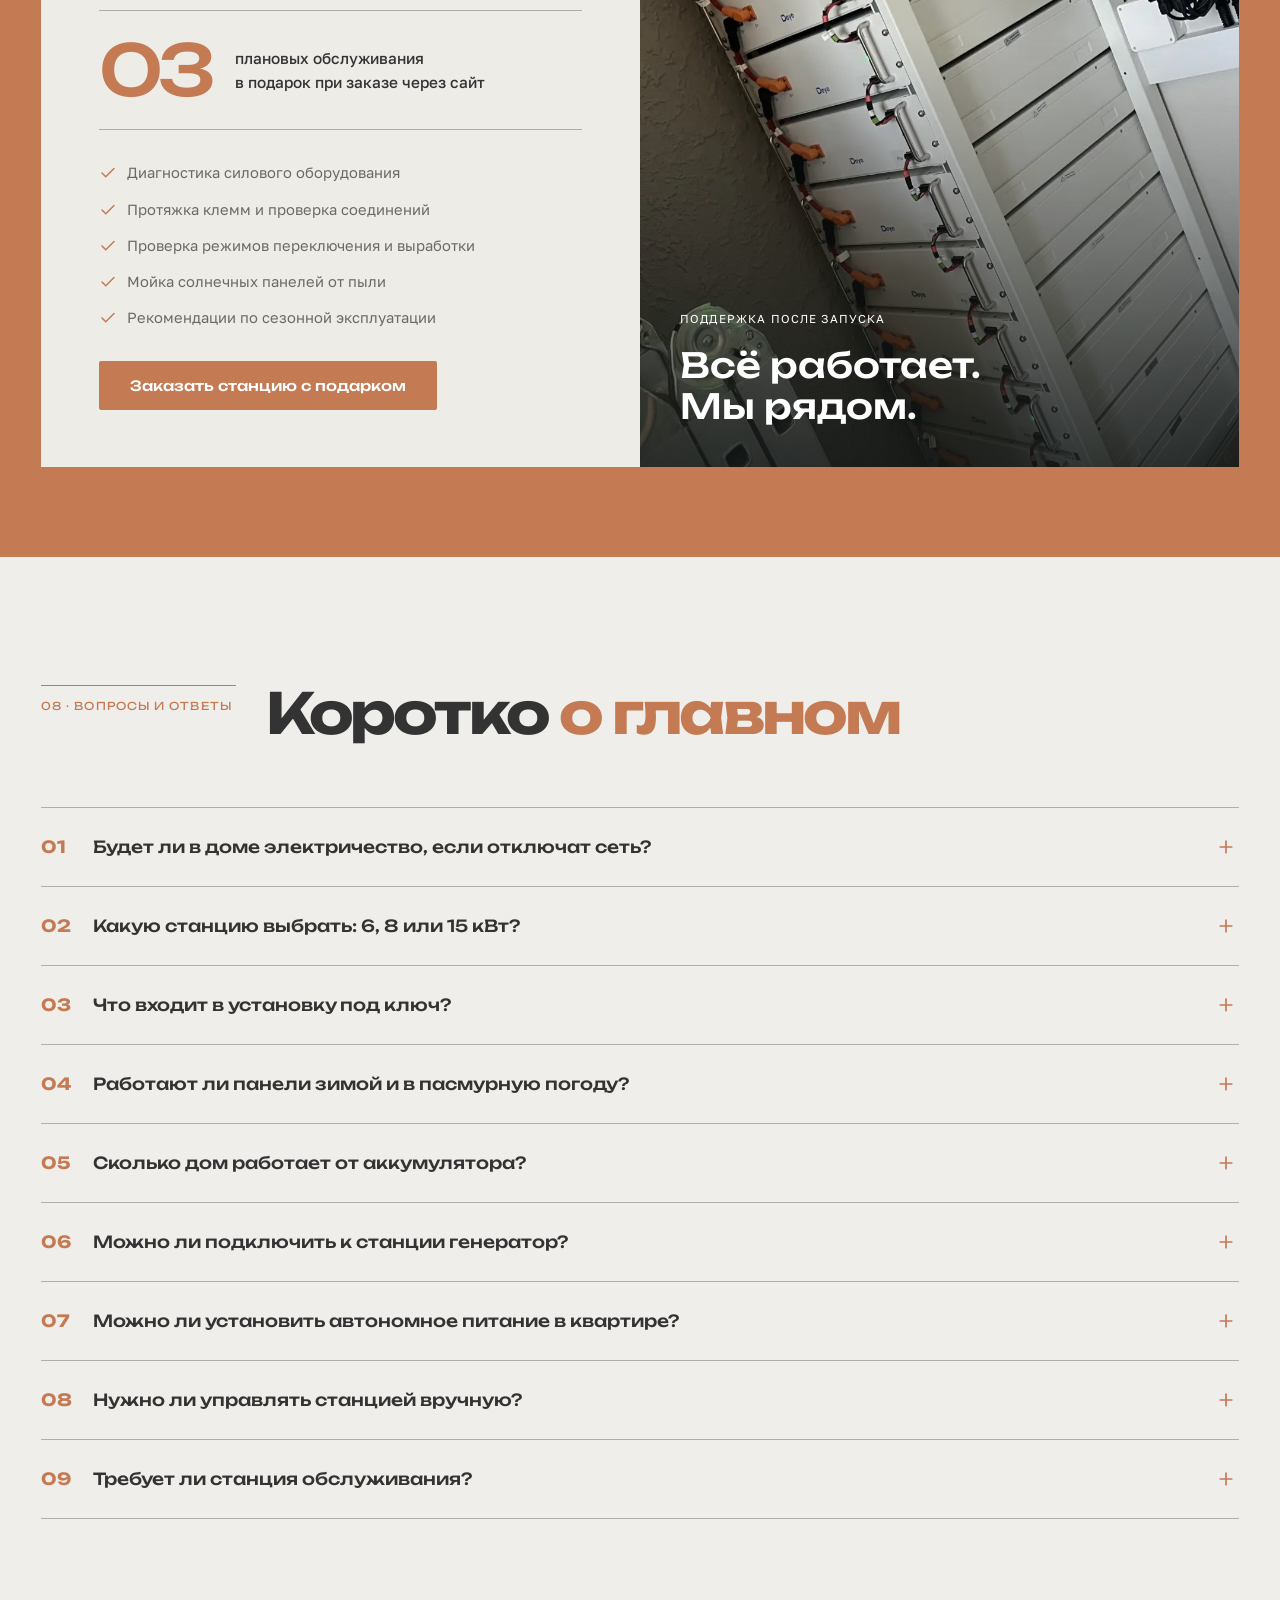
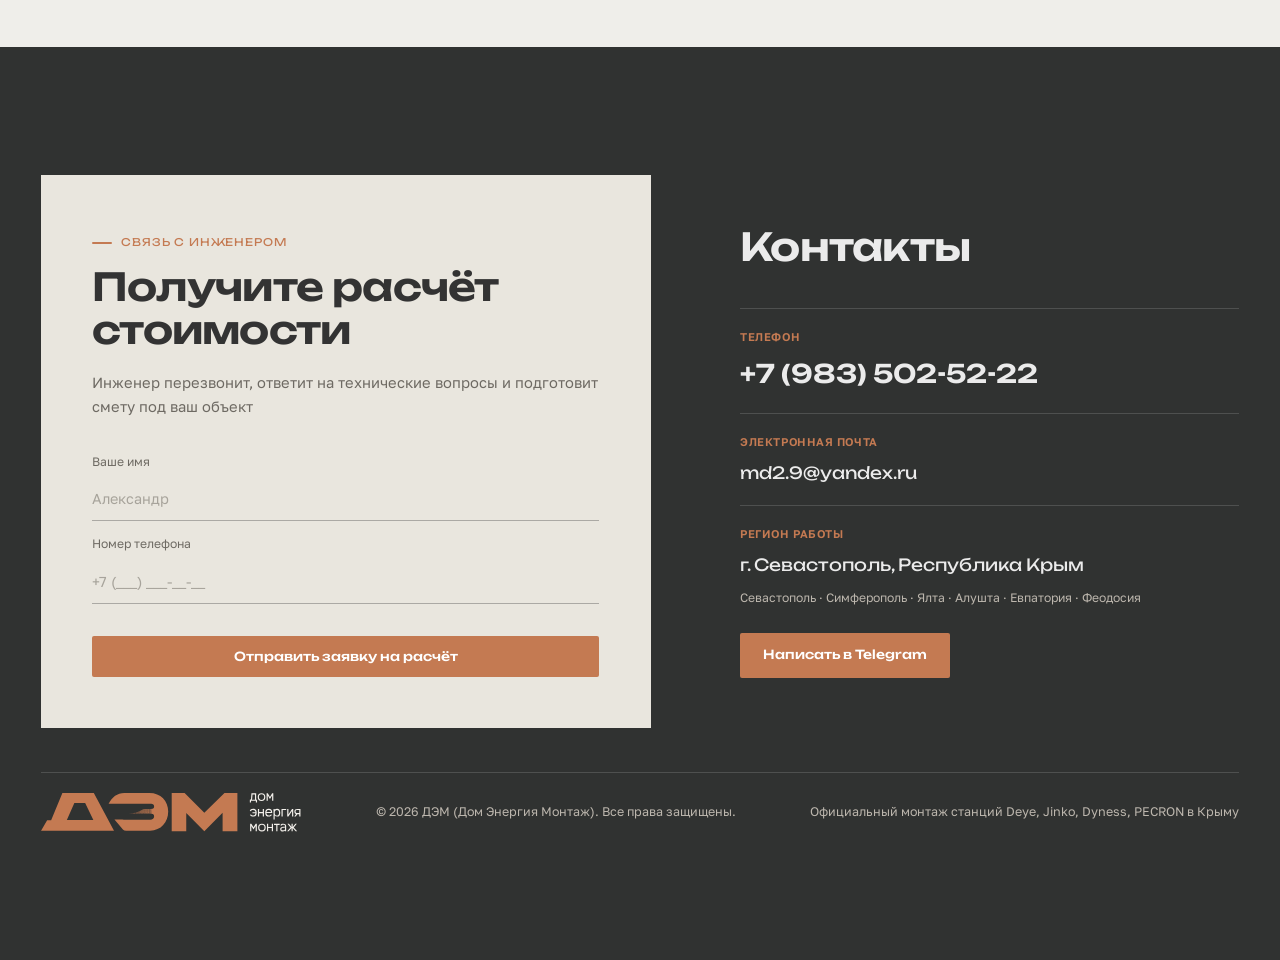
==== commit 1c9948d3: "Connect website lead forms to server delivery" ====
--- a/index.html
+++ b/index.html
@@ -607,8 +607,10 @@
           <h2 class="contact-title">Получите расчёт стоимости</h2>
           <p class="contact-sub">Инженер перезвонит, ответит на технические вопросы и подготовит смету под ваш объект</p>
           <form onsubmit="handleLead(event)">
-            <label class="field"><span>Ваше имя</span><input type="text" class="input" placeholder="Александр" required></label>
-            <label class="field"><span>Номер телефона</span><input type="tel" class="input phone-mask" placeholder="+7 (___) ___-__-__" required></label>
+            <input type="hidden" name="context" value="Заявка на расчёт стоимости">
+            <input type="text" name="website" tabindex="-1" autocomplete="off" aria-hidden="true" style="position:absolute;left:-9999px">
+            <label class="field"><span>Ваше имя</span><input type="text" name="name" class="input" placeholder="Александр" autocomplete="name" required></label>
+            <label class="field"><span>Номер телефона</span><input type="tel" name="phone" class="input phone-mask" placeholder="+7 (___) ___-__-__" autocomplete="tel" required></label>
             <button type="submit" class="btn btn-primary btn-block">Отправить заявку на расчёт</button>
           </form>
         </div>
@@ -640,8 +642,10 @@
       <h3 class="modal-title" id="modalLeadTitle">Оставить заявку</h3>
       <p class="modal-sub">Инженер перезвонит в течение 10 минут</p>
       <form onsubmit="handleLeadSubmit(event)">
-        <label class="field"><span>Ваше имя</span><input type="text" class="input" placeholder="Иван" required></label>
-        <label class="field"><span>Телефон</span><input type="tel" class="input phone-mask" placeholder="+7 (___) ___-__-__" required></label>
+        <input type="hidden" name="context" value="Заявка с сайта">
+        <input type="text" name="website" tabindex="-1" autocomplete="off" aria-hidden="true" style="position:absolute;left:-9999px">
+        <label class="field"><span>Ваше имя</span><input type="text" name="name" class="input" placeholder="Иван" autocomplete="name" required></label>
+        <label class="field"><span>Телефон</span><input type="tel" name="phone" class="input phone-mask" placeholder="+7 (___) ___-__-__" autocomplete="tel" required></label>
         <button type="submit" class="btn btn-primary btn-block">Подтвердить заявку</button>
       </form>
     </div>
@@ -659,7 +663,7 @@
   <!-- Уведомление -->
   <div class="toast" id="toast">Спасибо! Заявка зарегистрирована. Инженер ДЭМ свяжется с вами.</div>
 
-  <script src="js/main.js"></script>
+  <script src="js/main.js?v=20261017-leads"></script>
   <script src="js/quiz.js?v=20261011-mobile"></script>
 </body>
 </html>
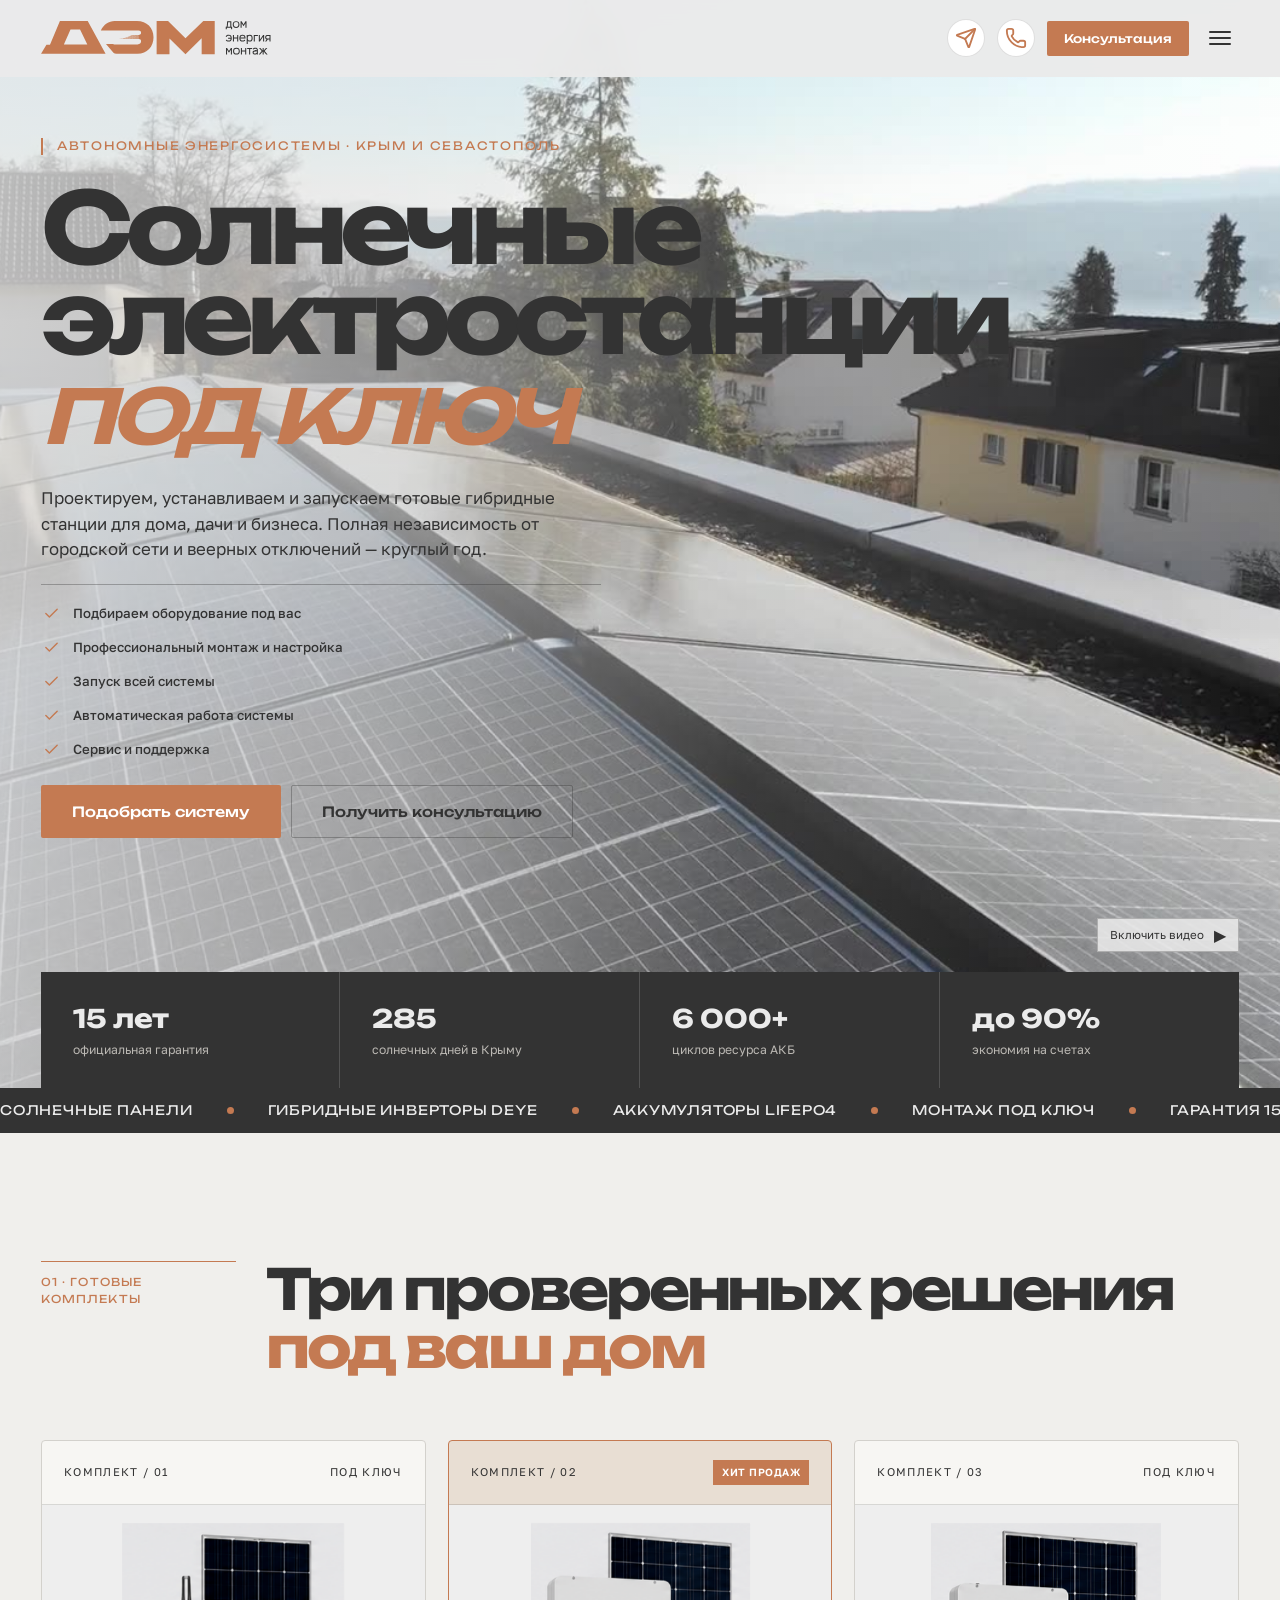
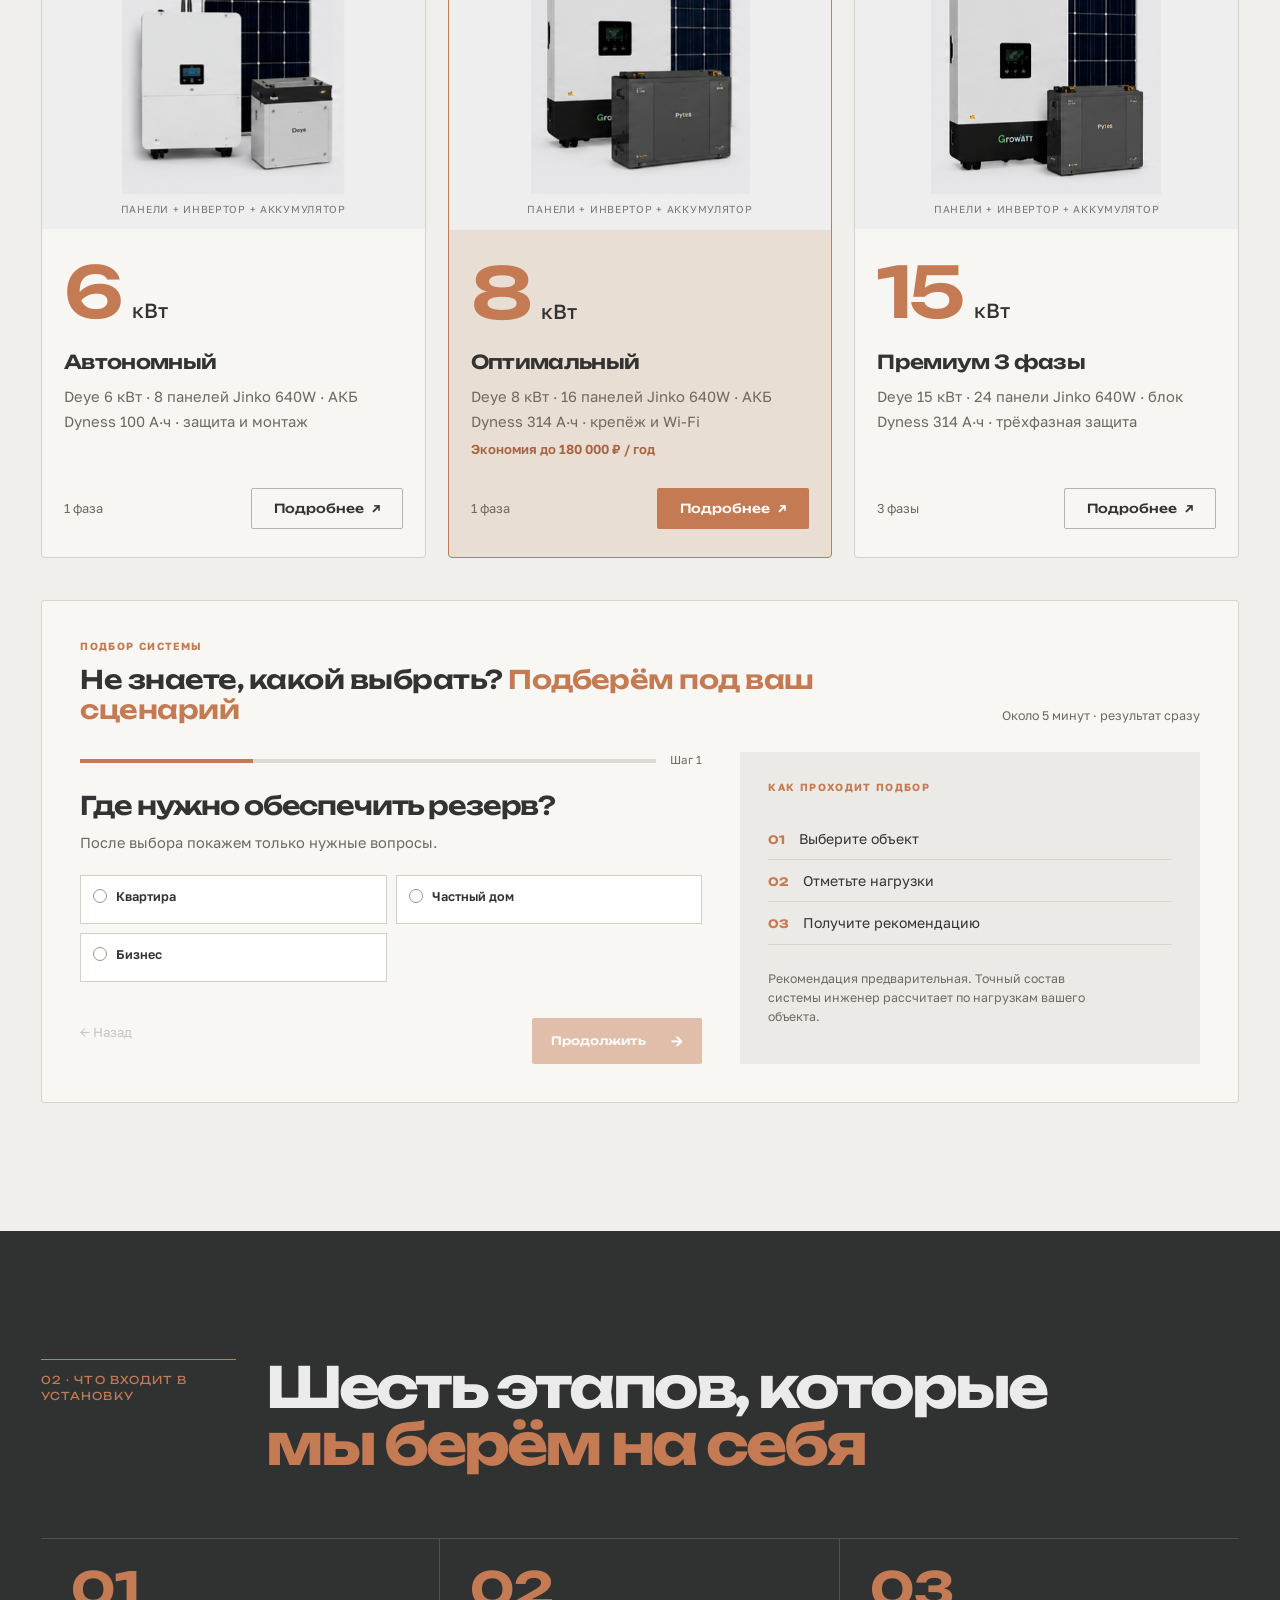
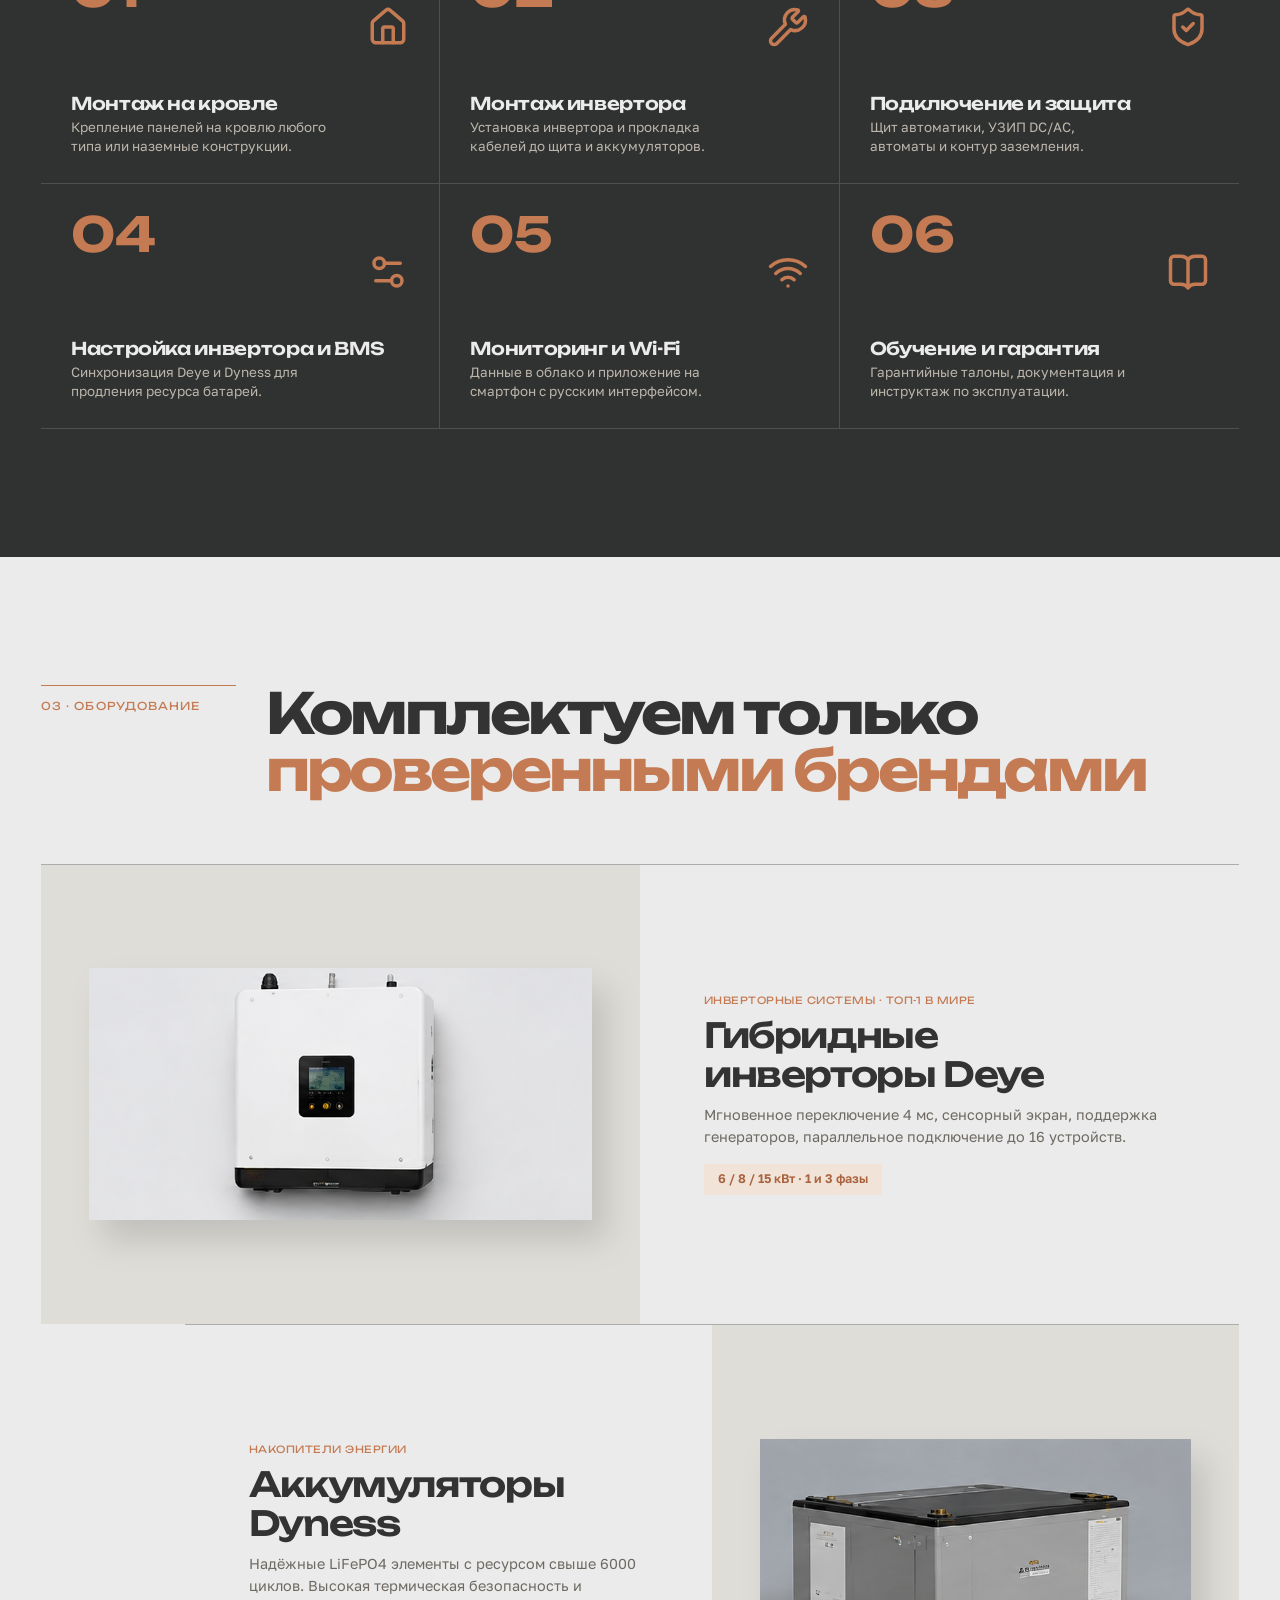
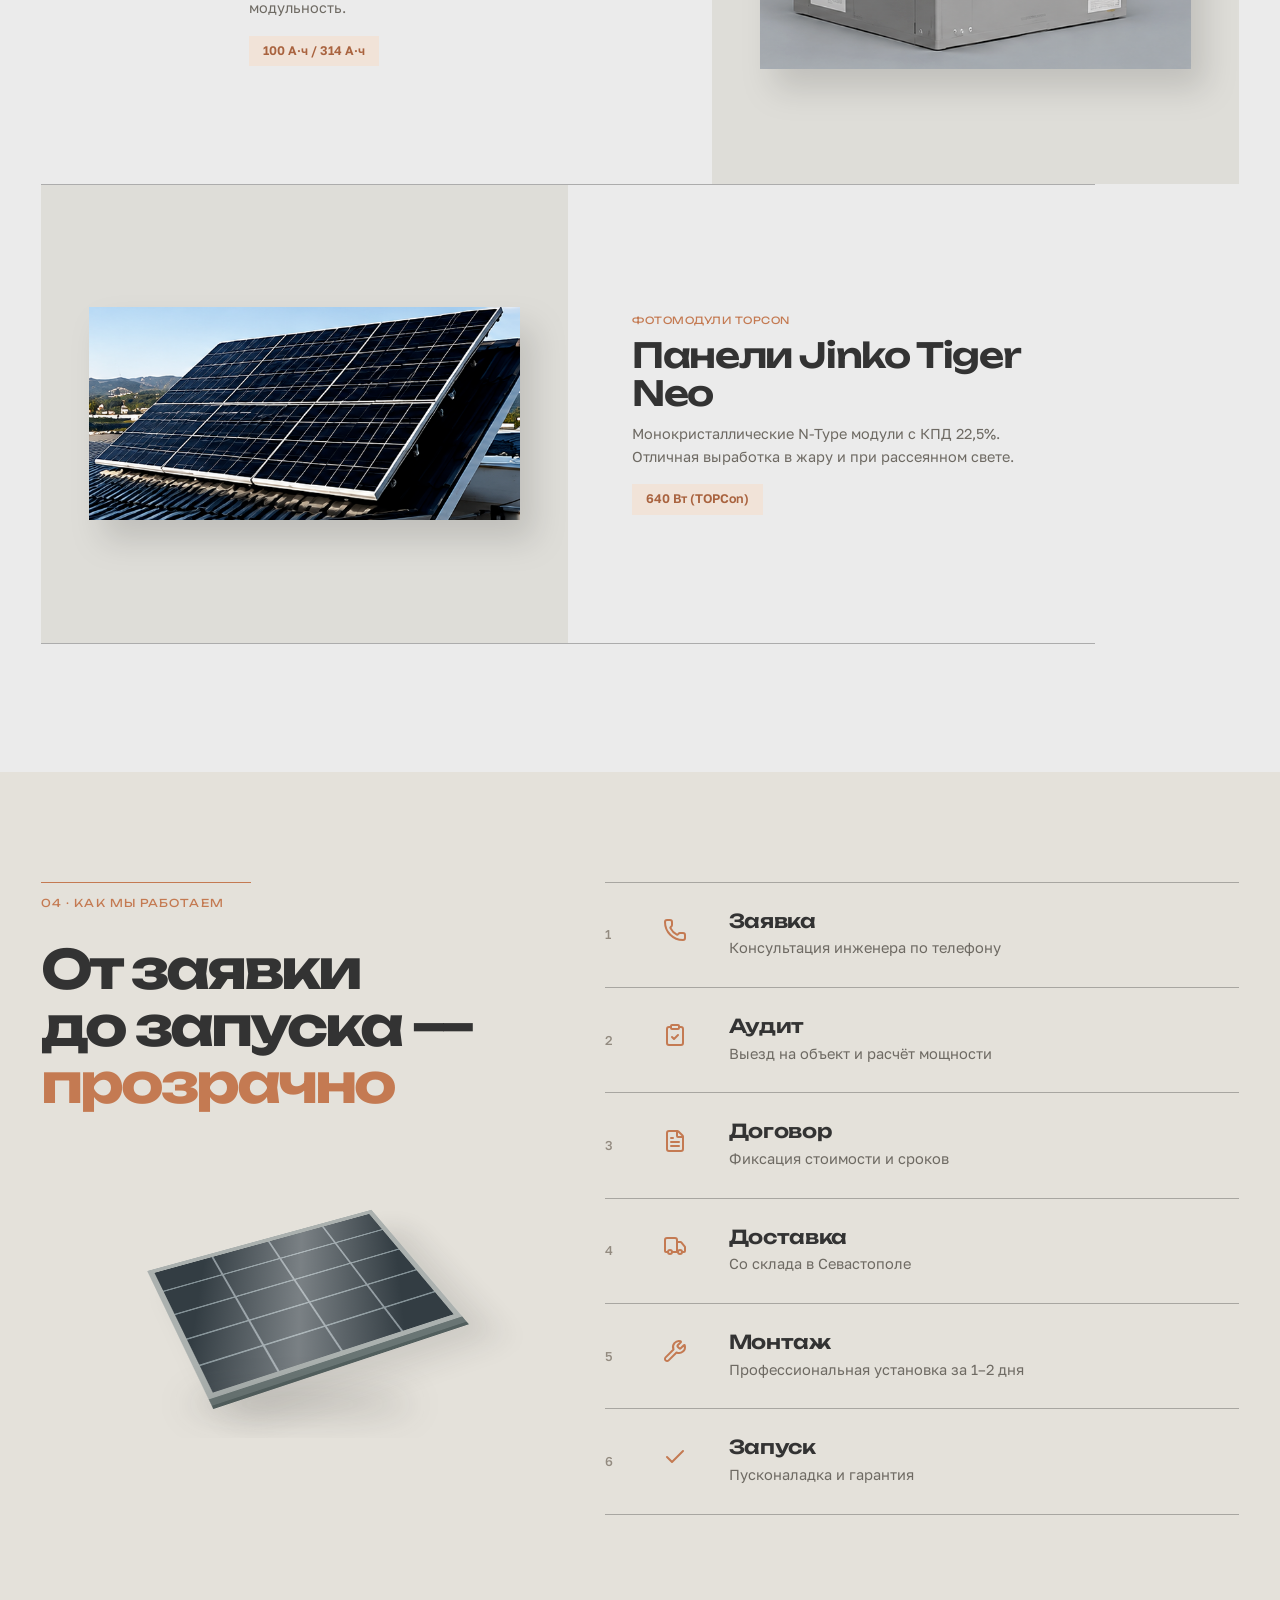
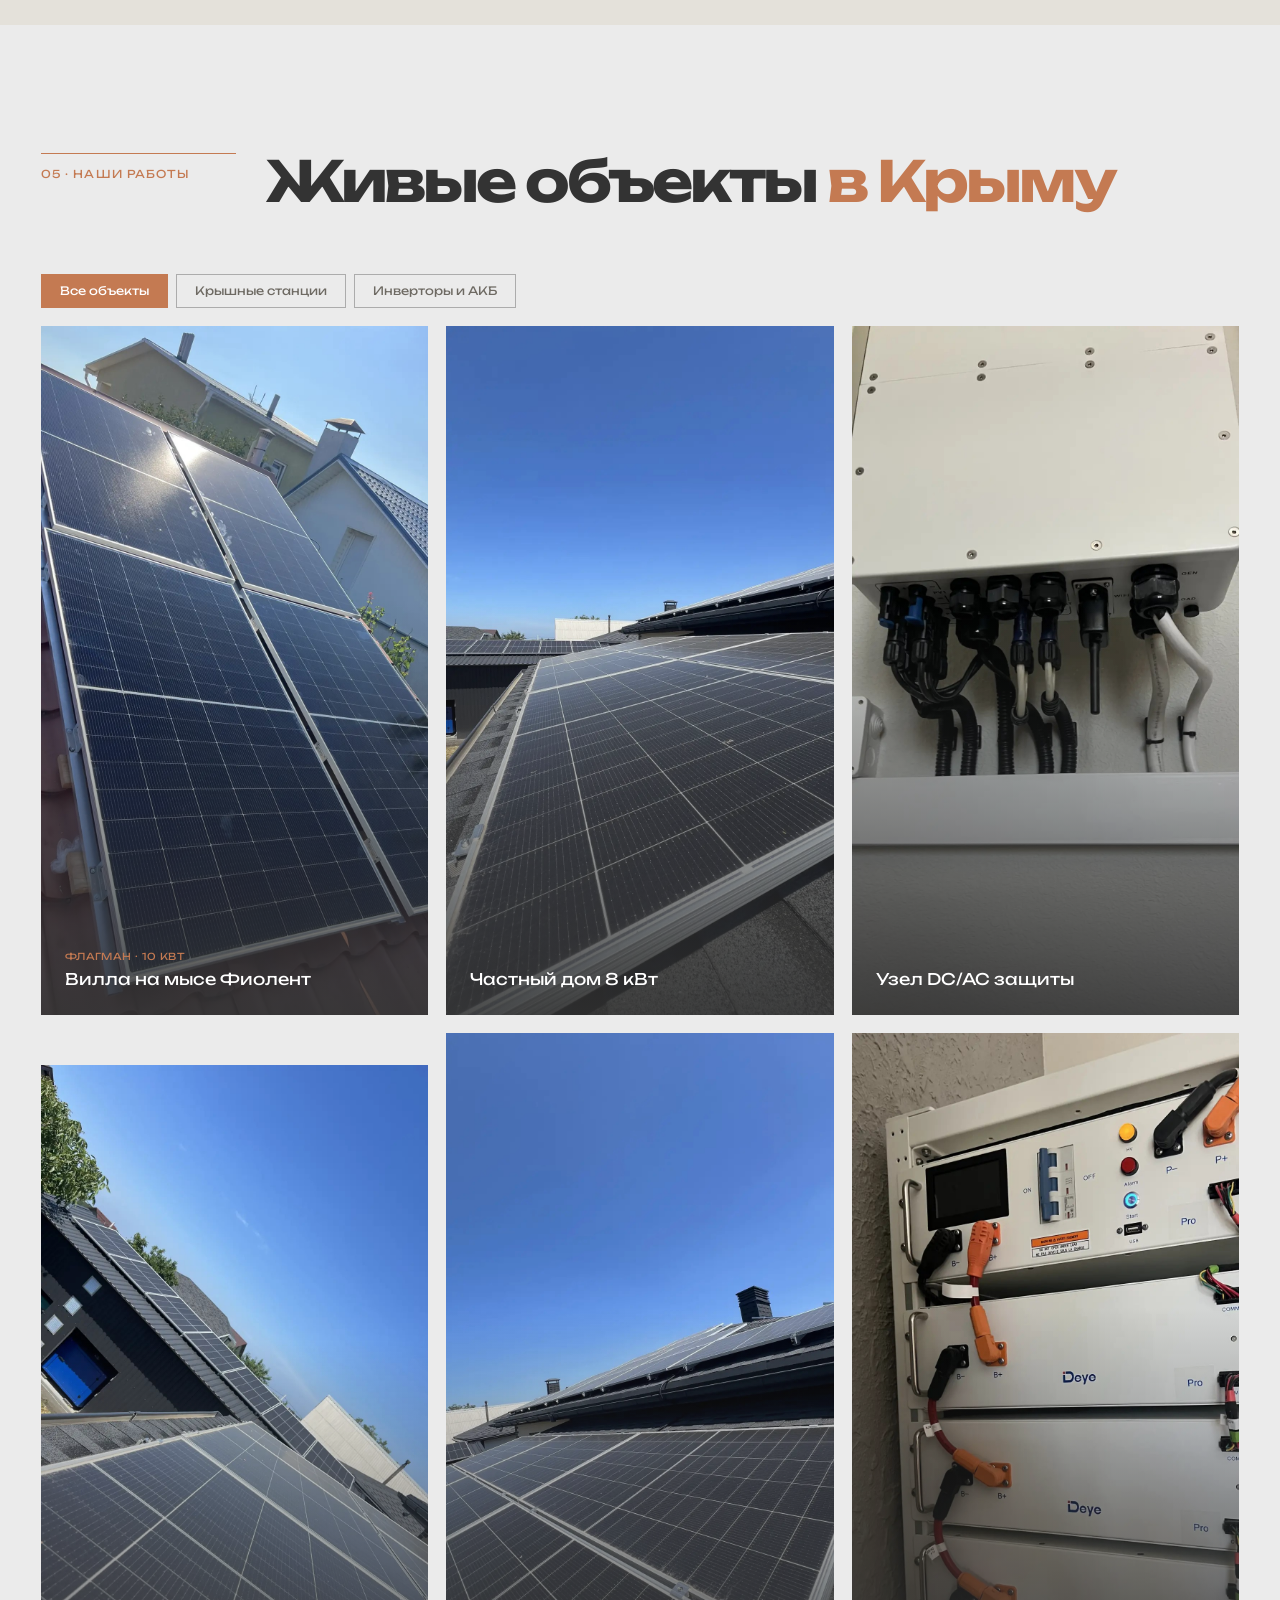
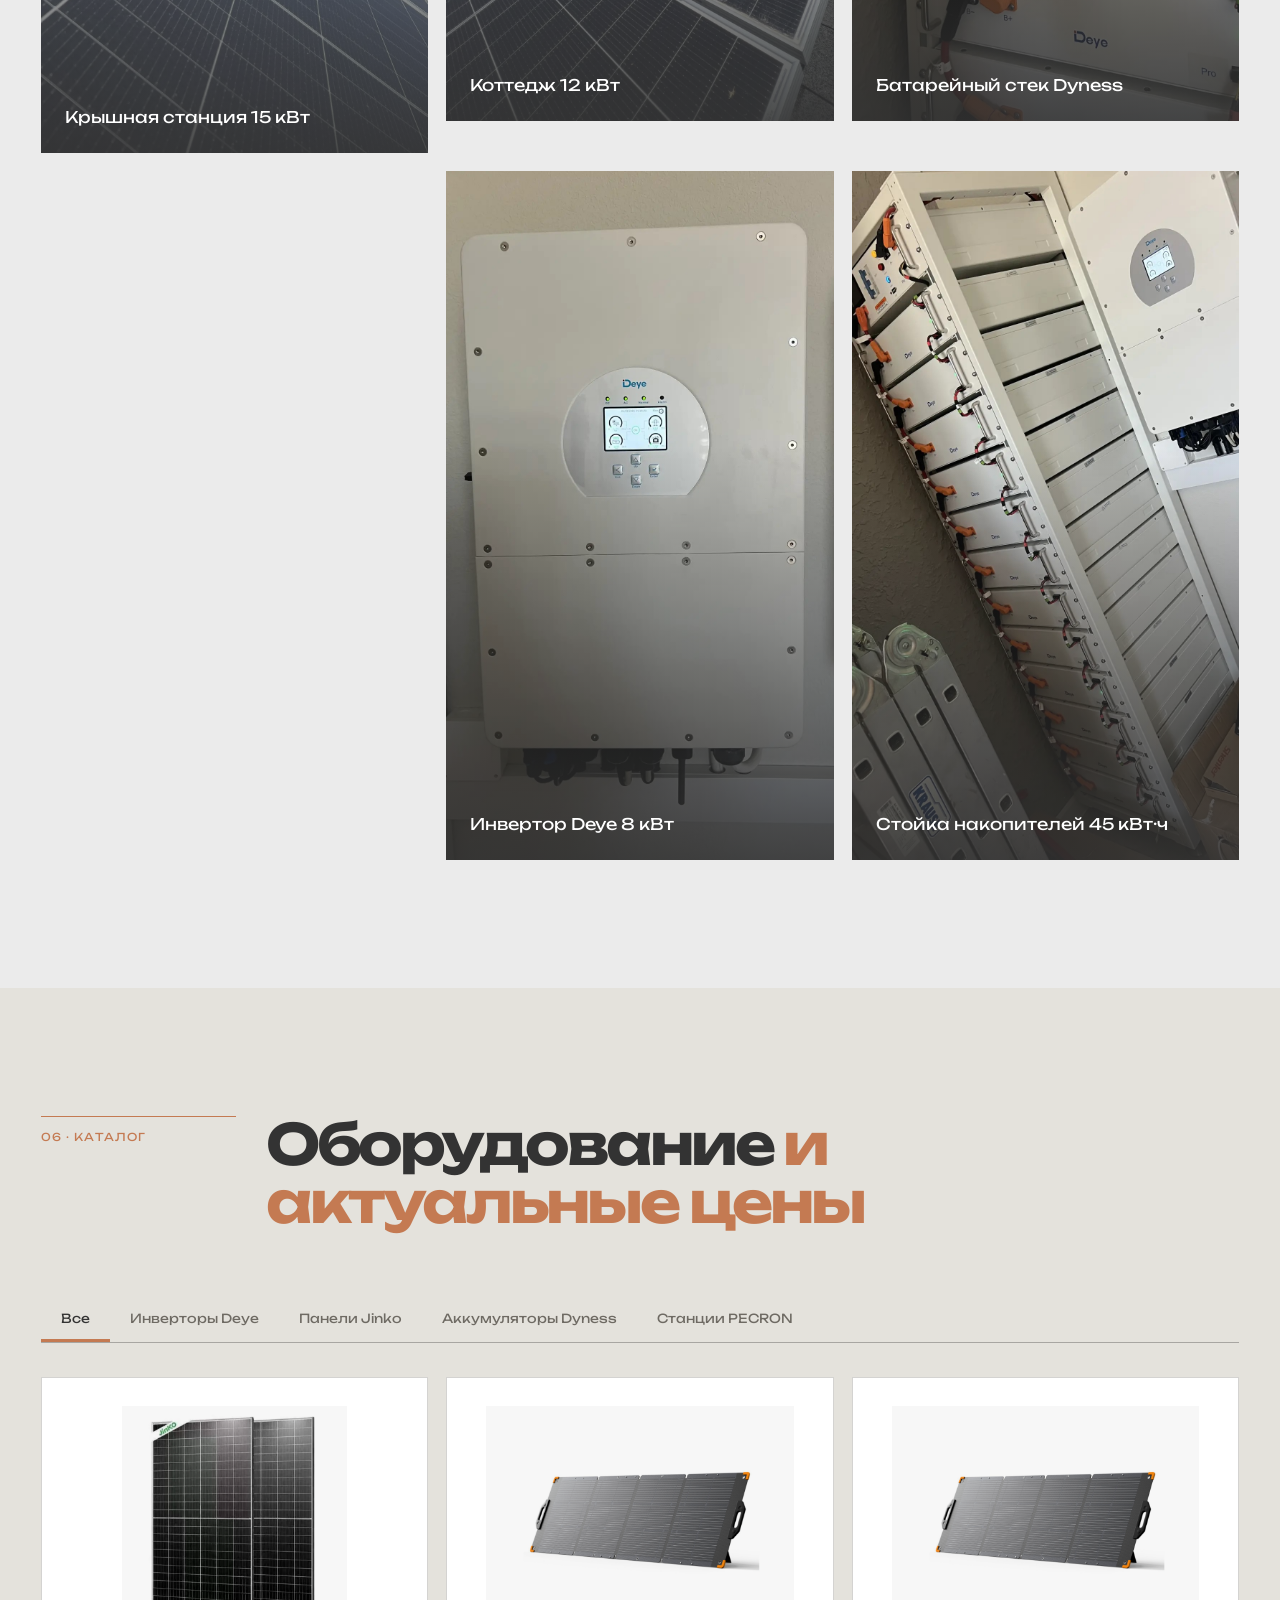
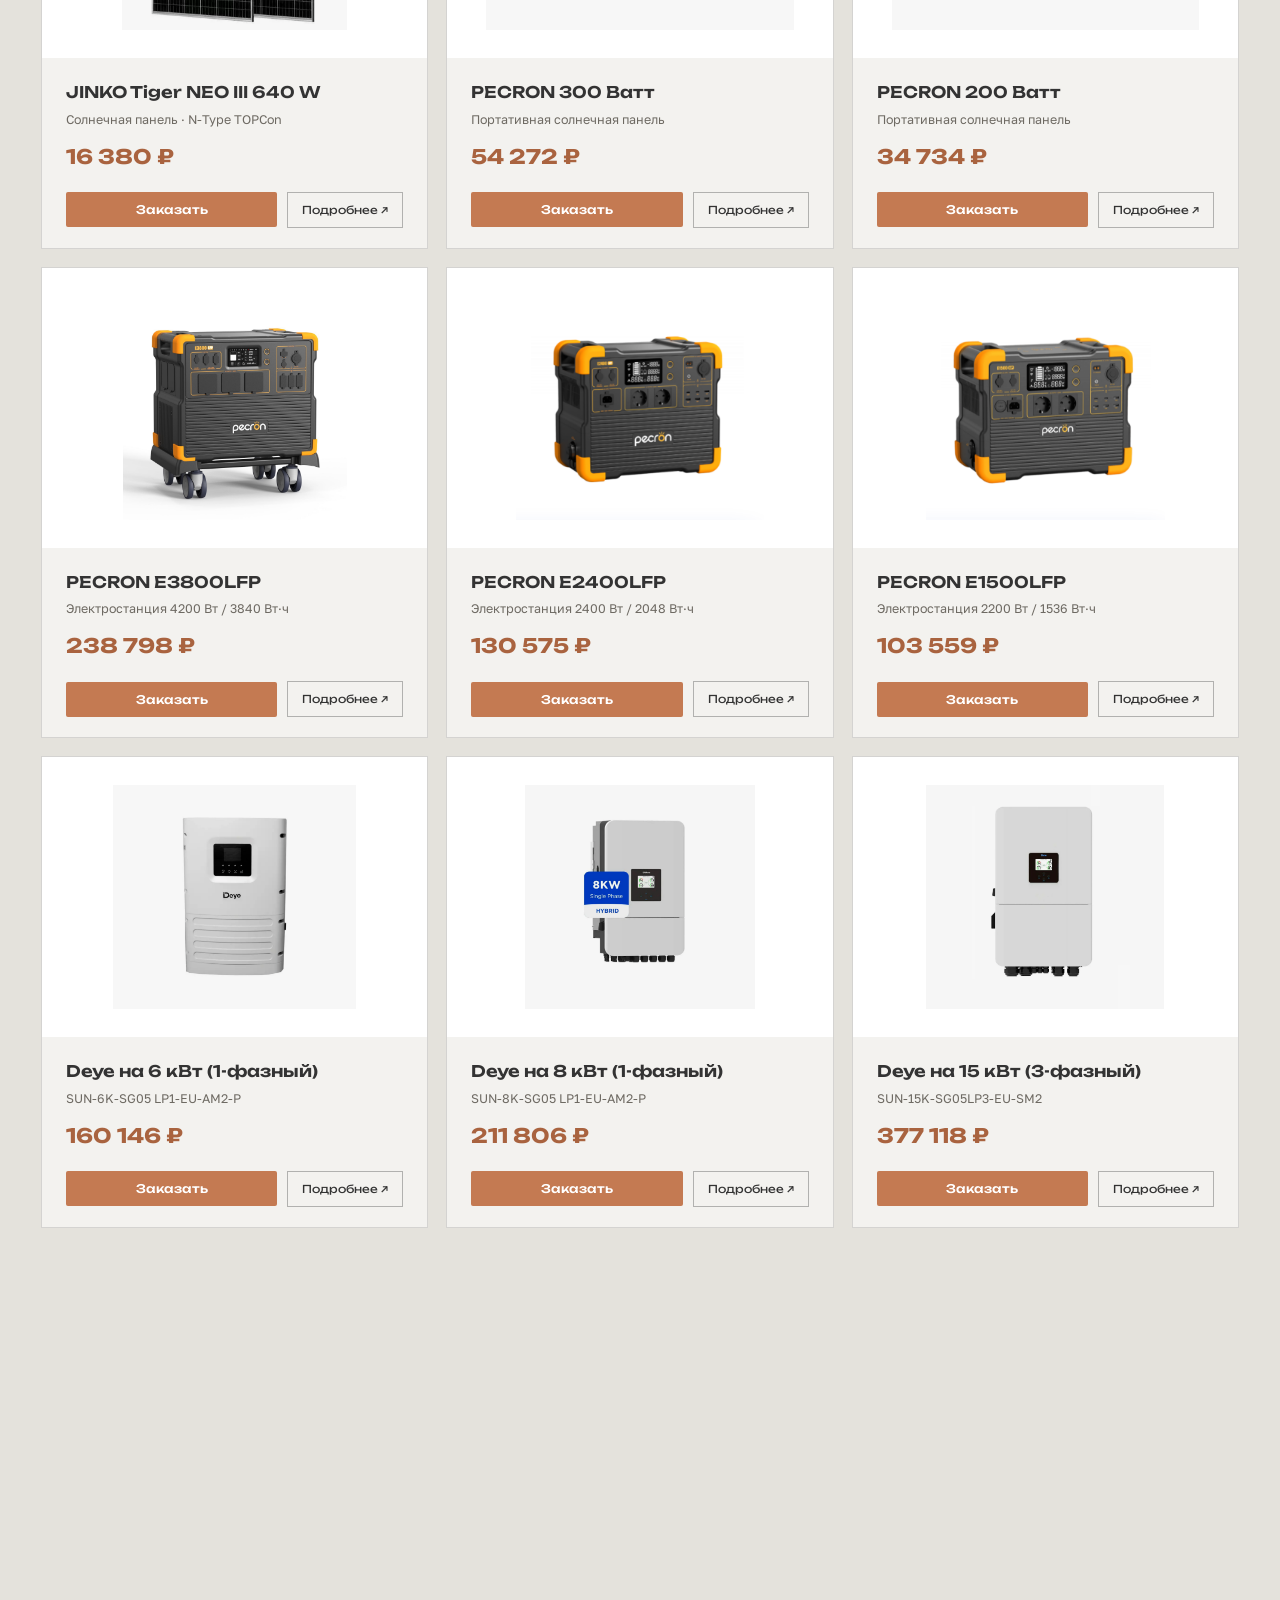
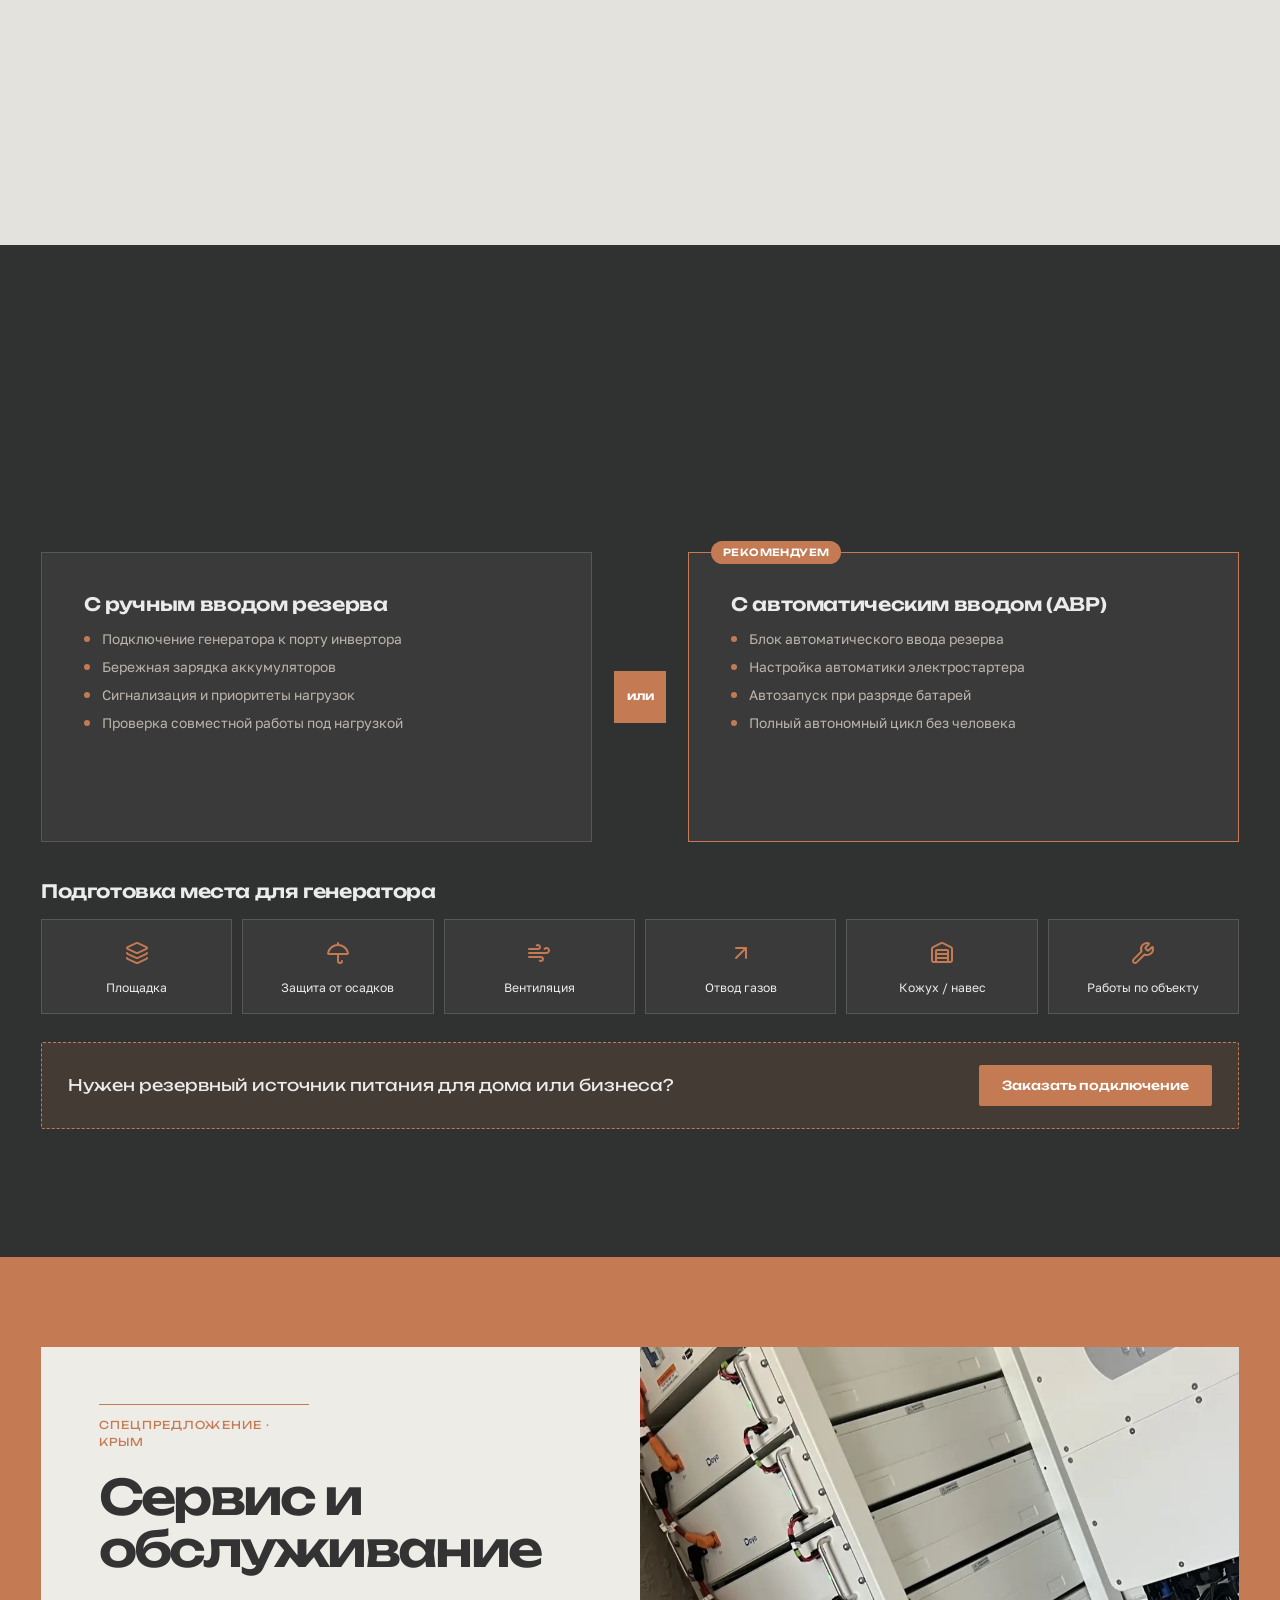
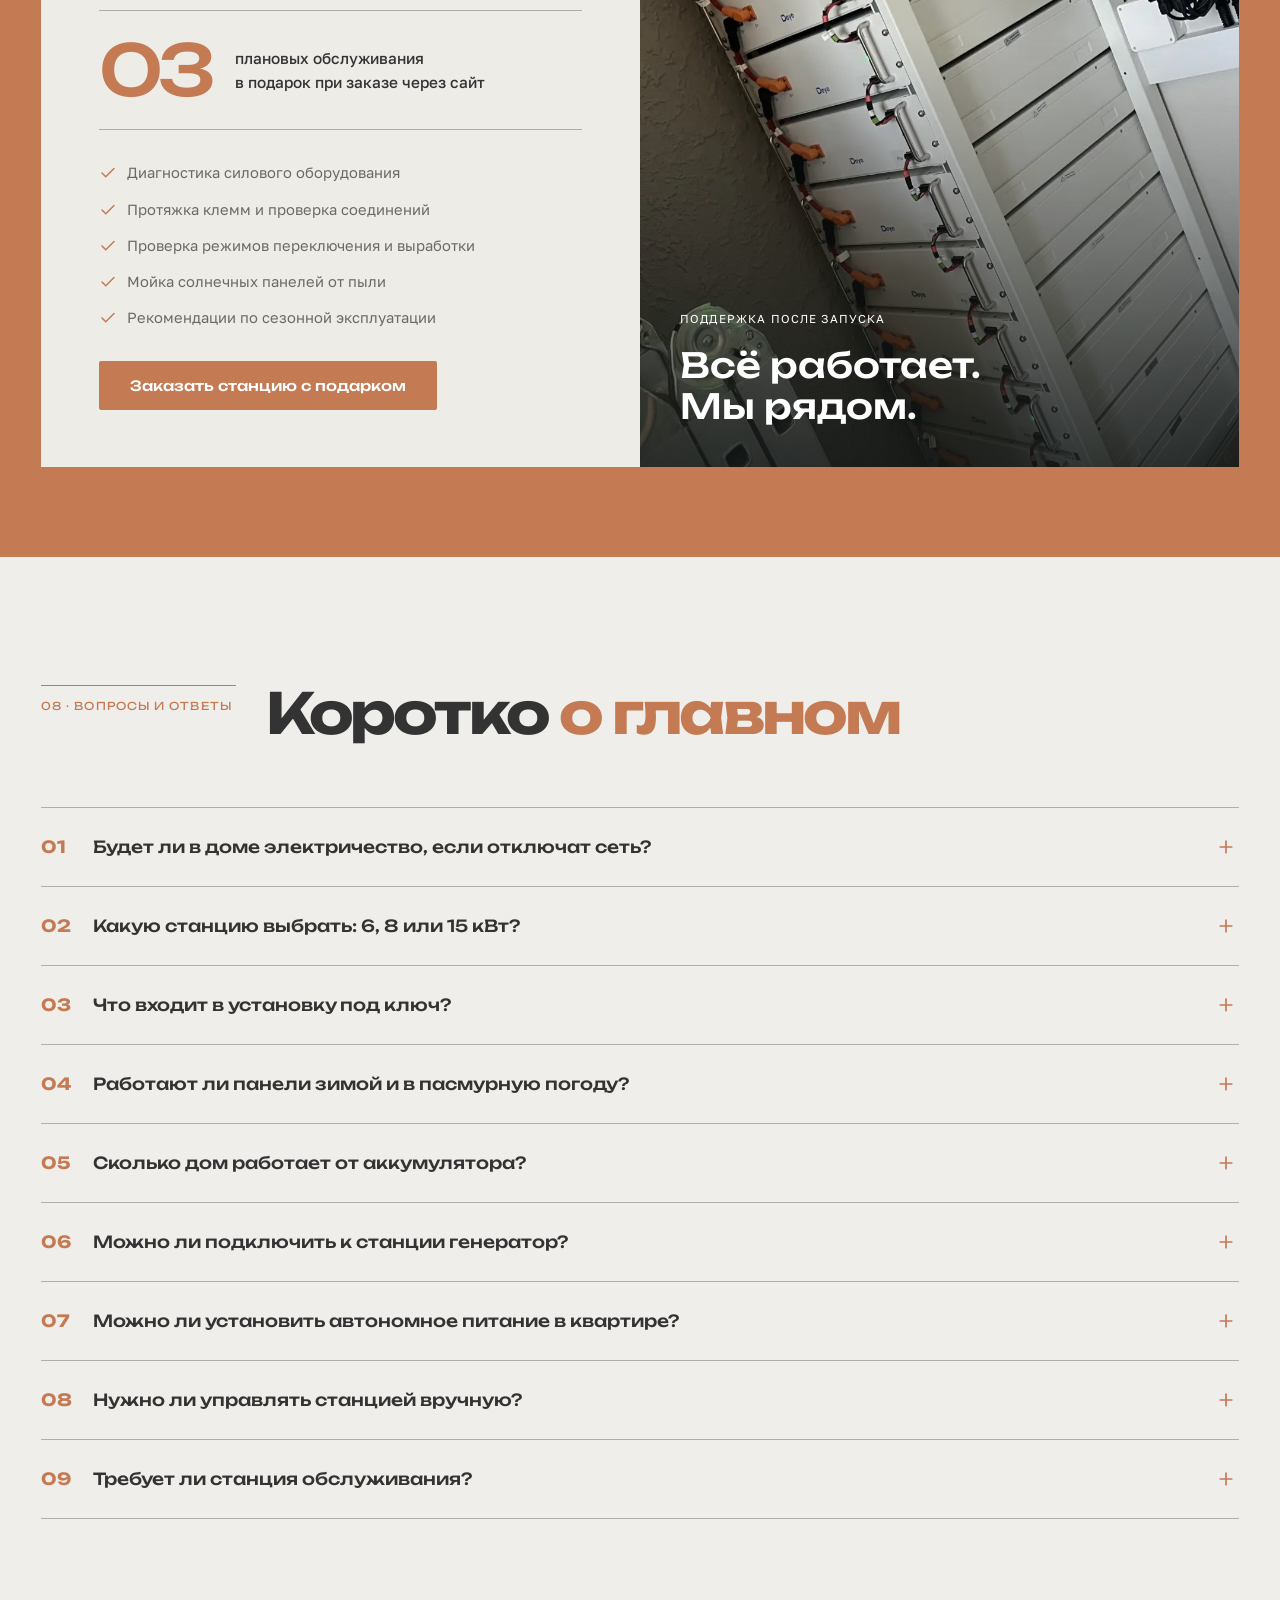
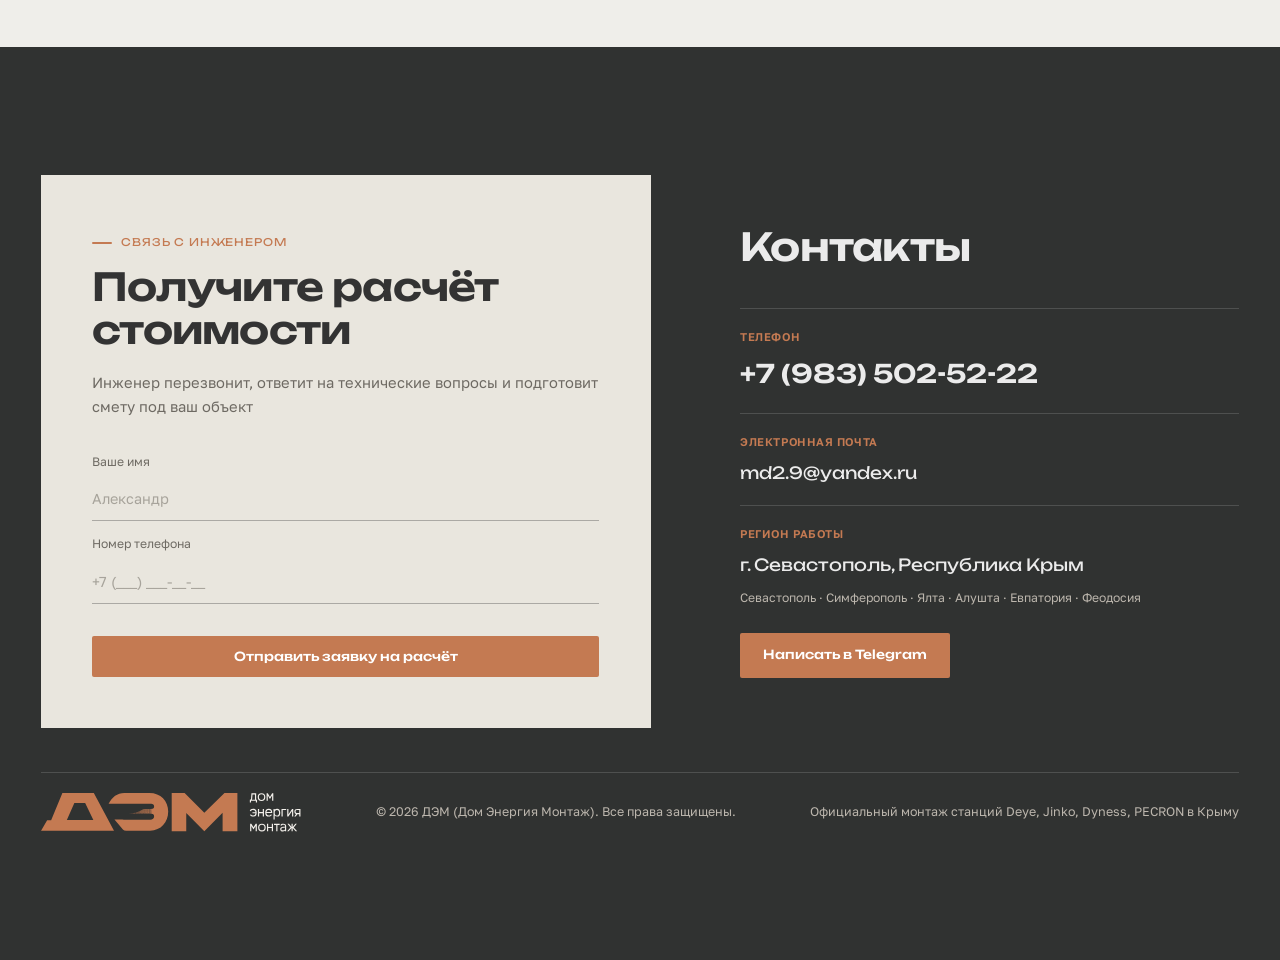
==== commit e4c3548b: "Replace header phone number with call icon" ====
--- a/index.html
+++ b/index.html
@@ -40,10 +40,7 @@
       <div class="header-right">
         <a href="https://t.me/+79835025222" target="_blank" class="icon-btn" title="Написать в Telegram" aria-label="Telegram"><img src="assets/icons/send.svg" width="22" height="22" alt="">
         </a>
-        <a href="tel:+79835025222" class="header-phone">
-          <span class="header-phone-num">+7 (983) 502-52-22</span>
-          <span class="header-phone-sub">Севастополь и Крым</span>
-        </a>
+        <a href="tel:+79835025222" class="icon-btn header-call" title="Позвонить" aria-label="Позвонить: +7 983 502-52-22"><img src="assets/icons/phone.svg" width="22" height="22" alt=""></a>
         <button class="btn btn-primary btn-sm open-lead-modal" data-title="Заказ консультации инженера">Консультация</button>
         <button class="burger" id="burgerToggle" aria-label="Открыть меню" aria-expanded="false"><span></span><span></span><span></span></button>
       </div>
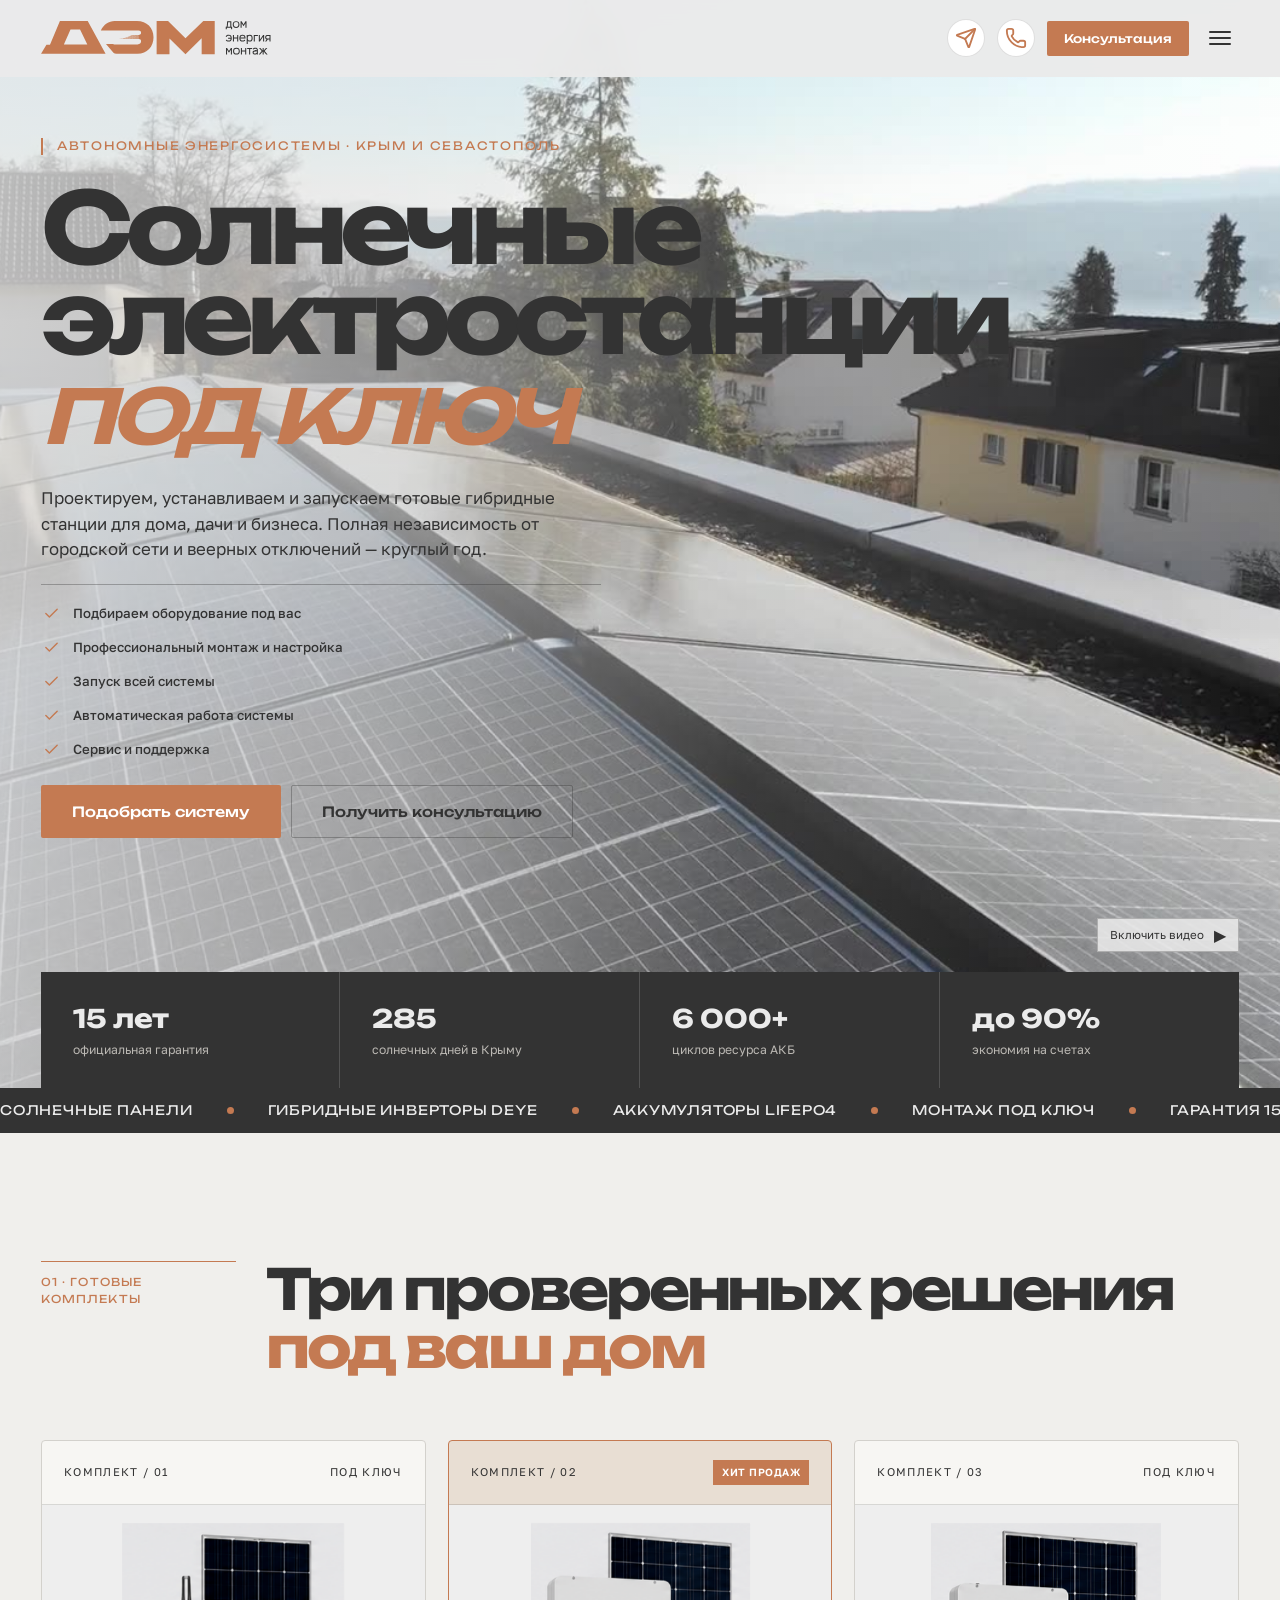
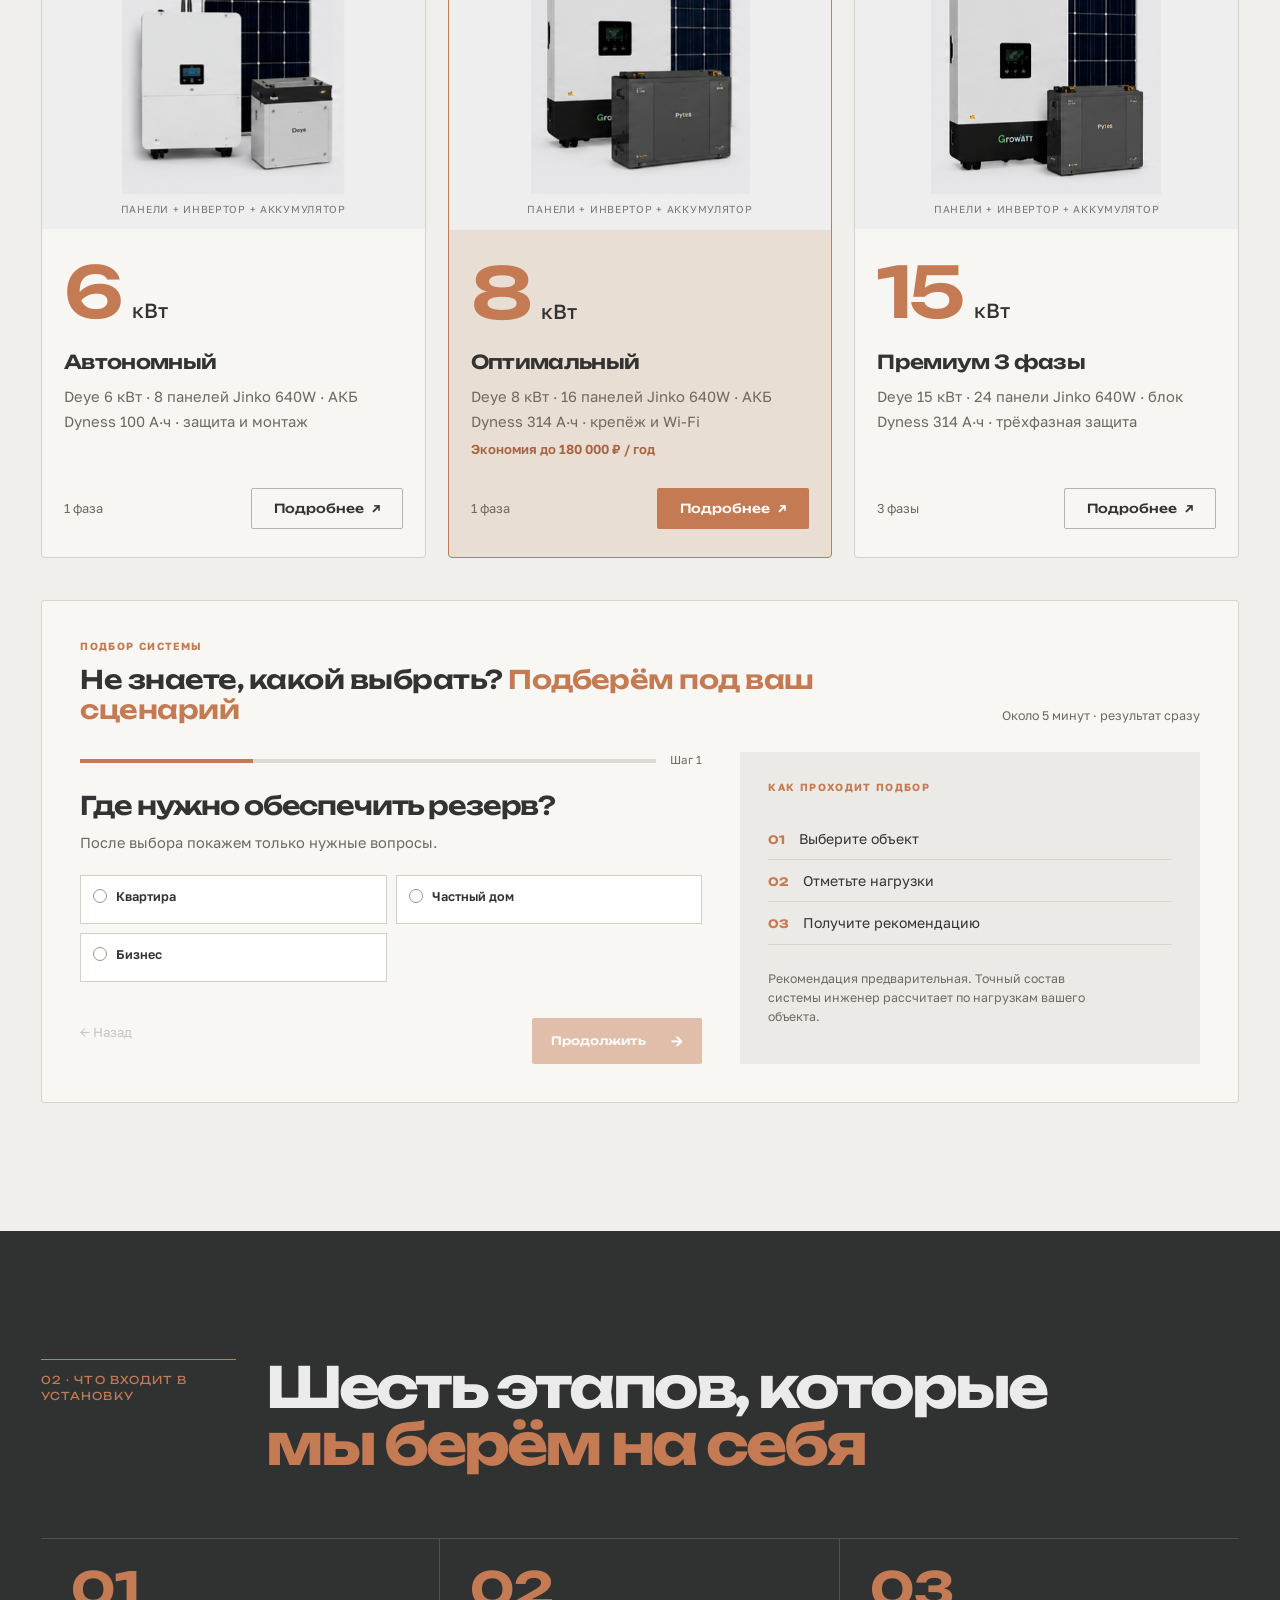
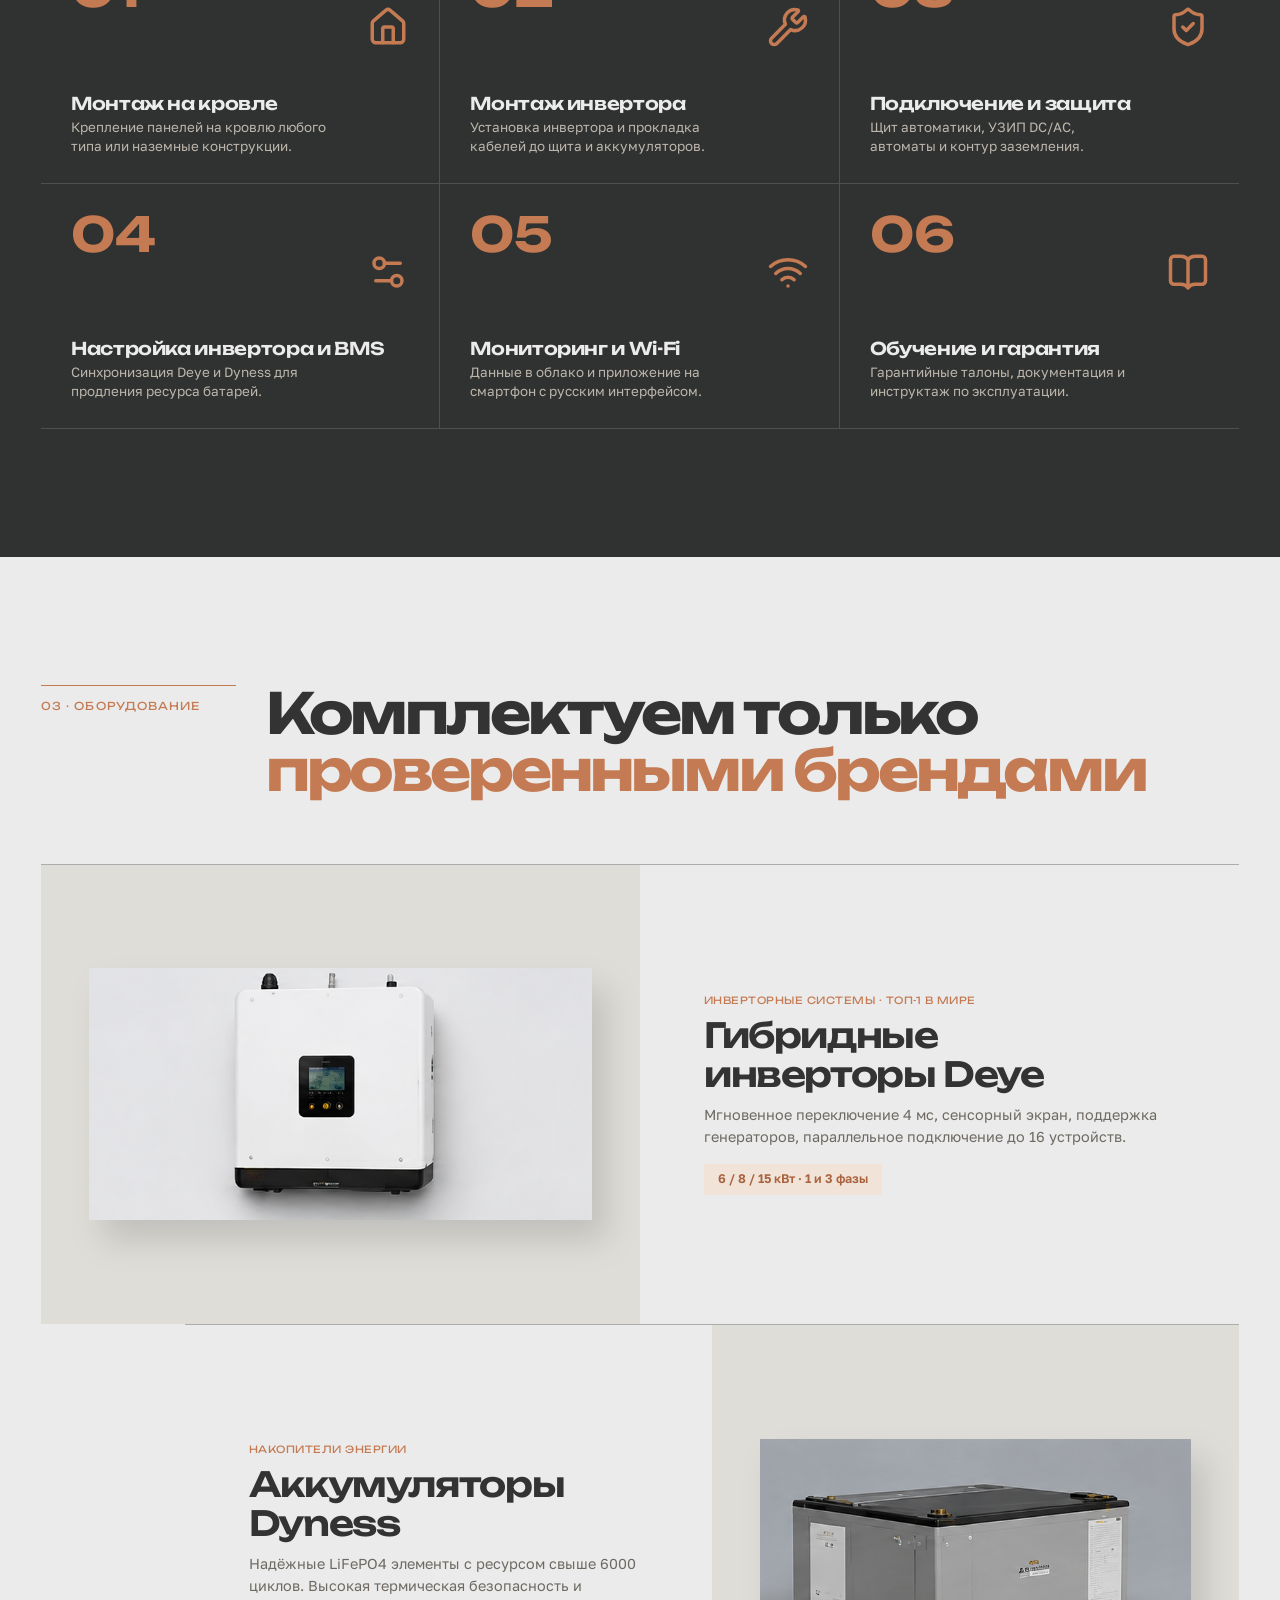
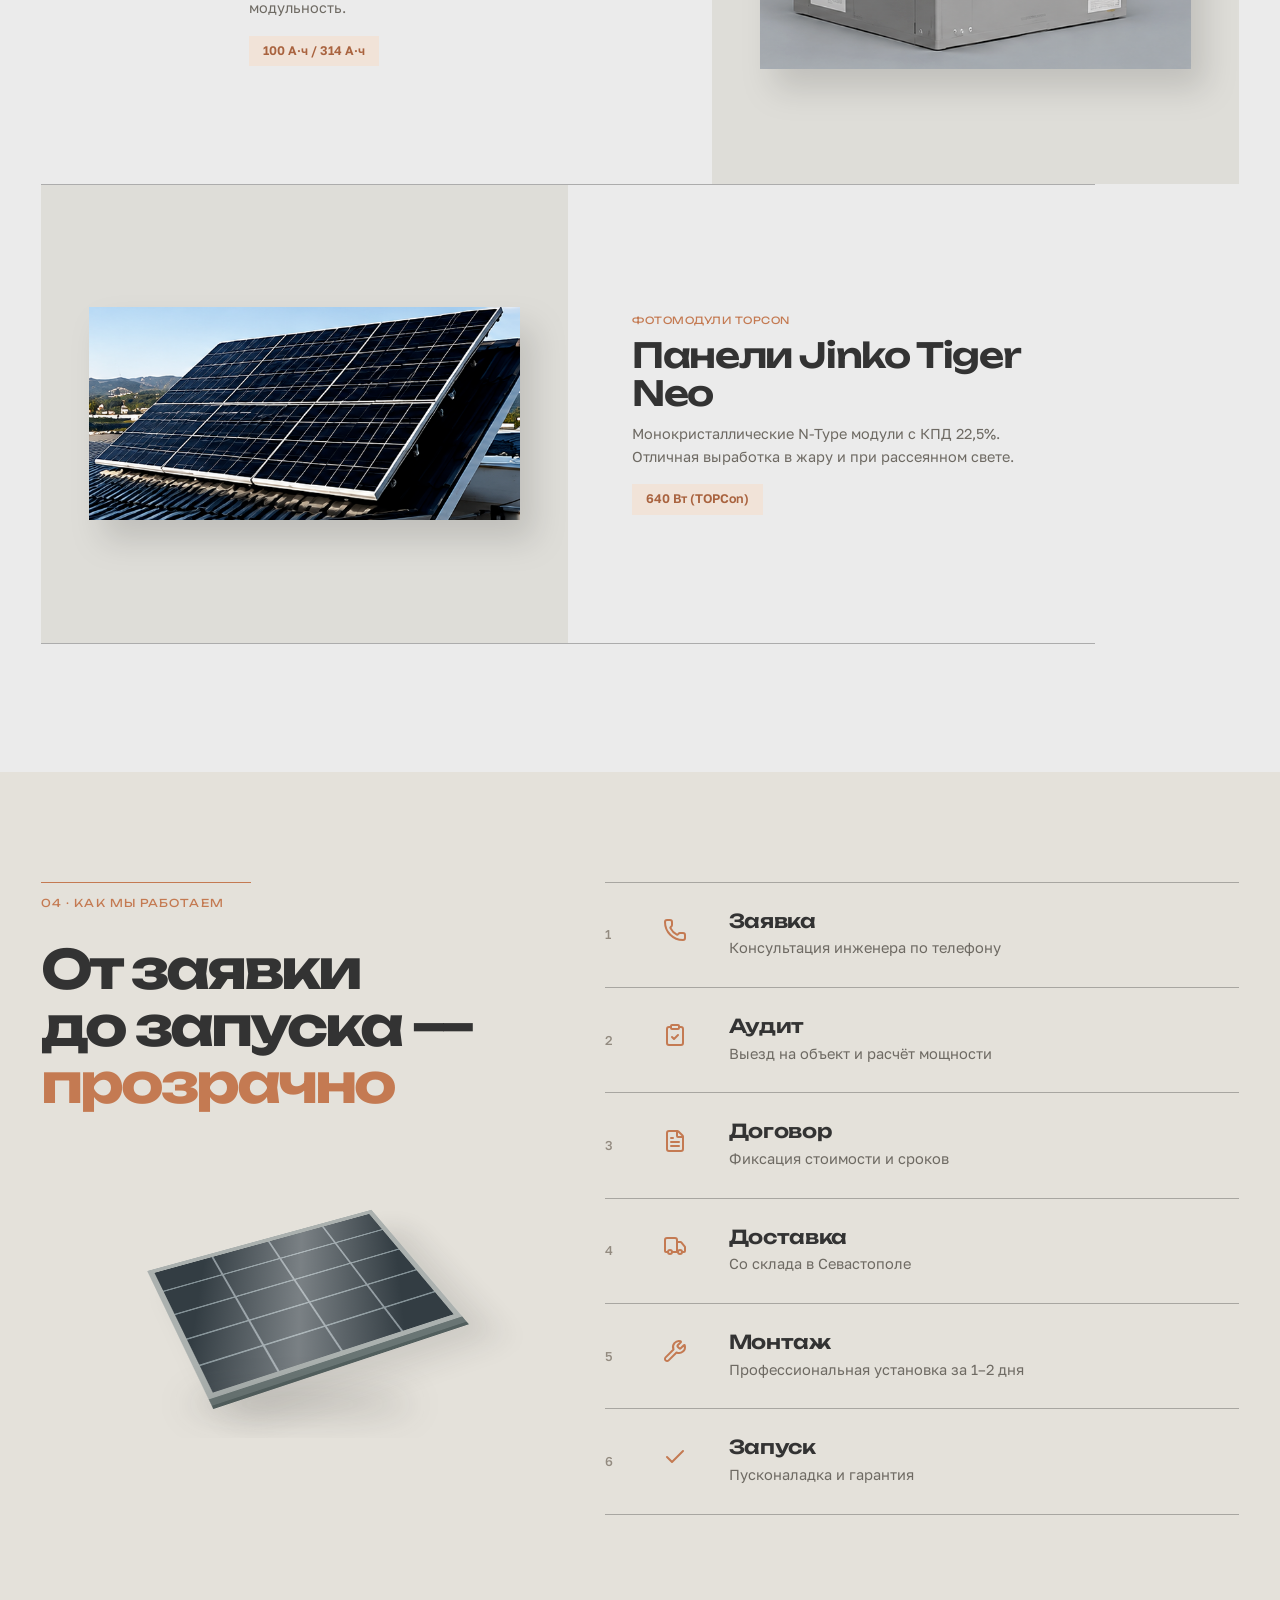
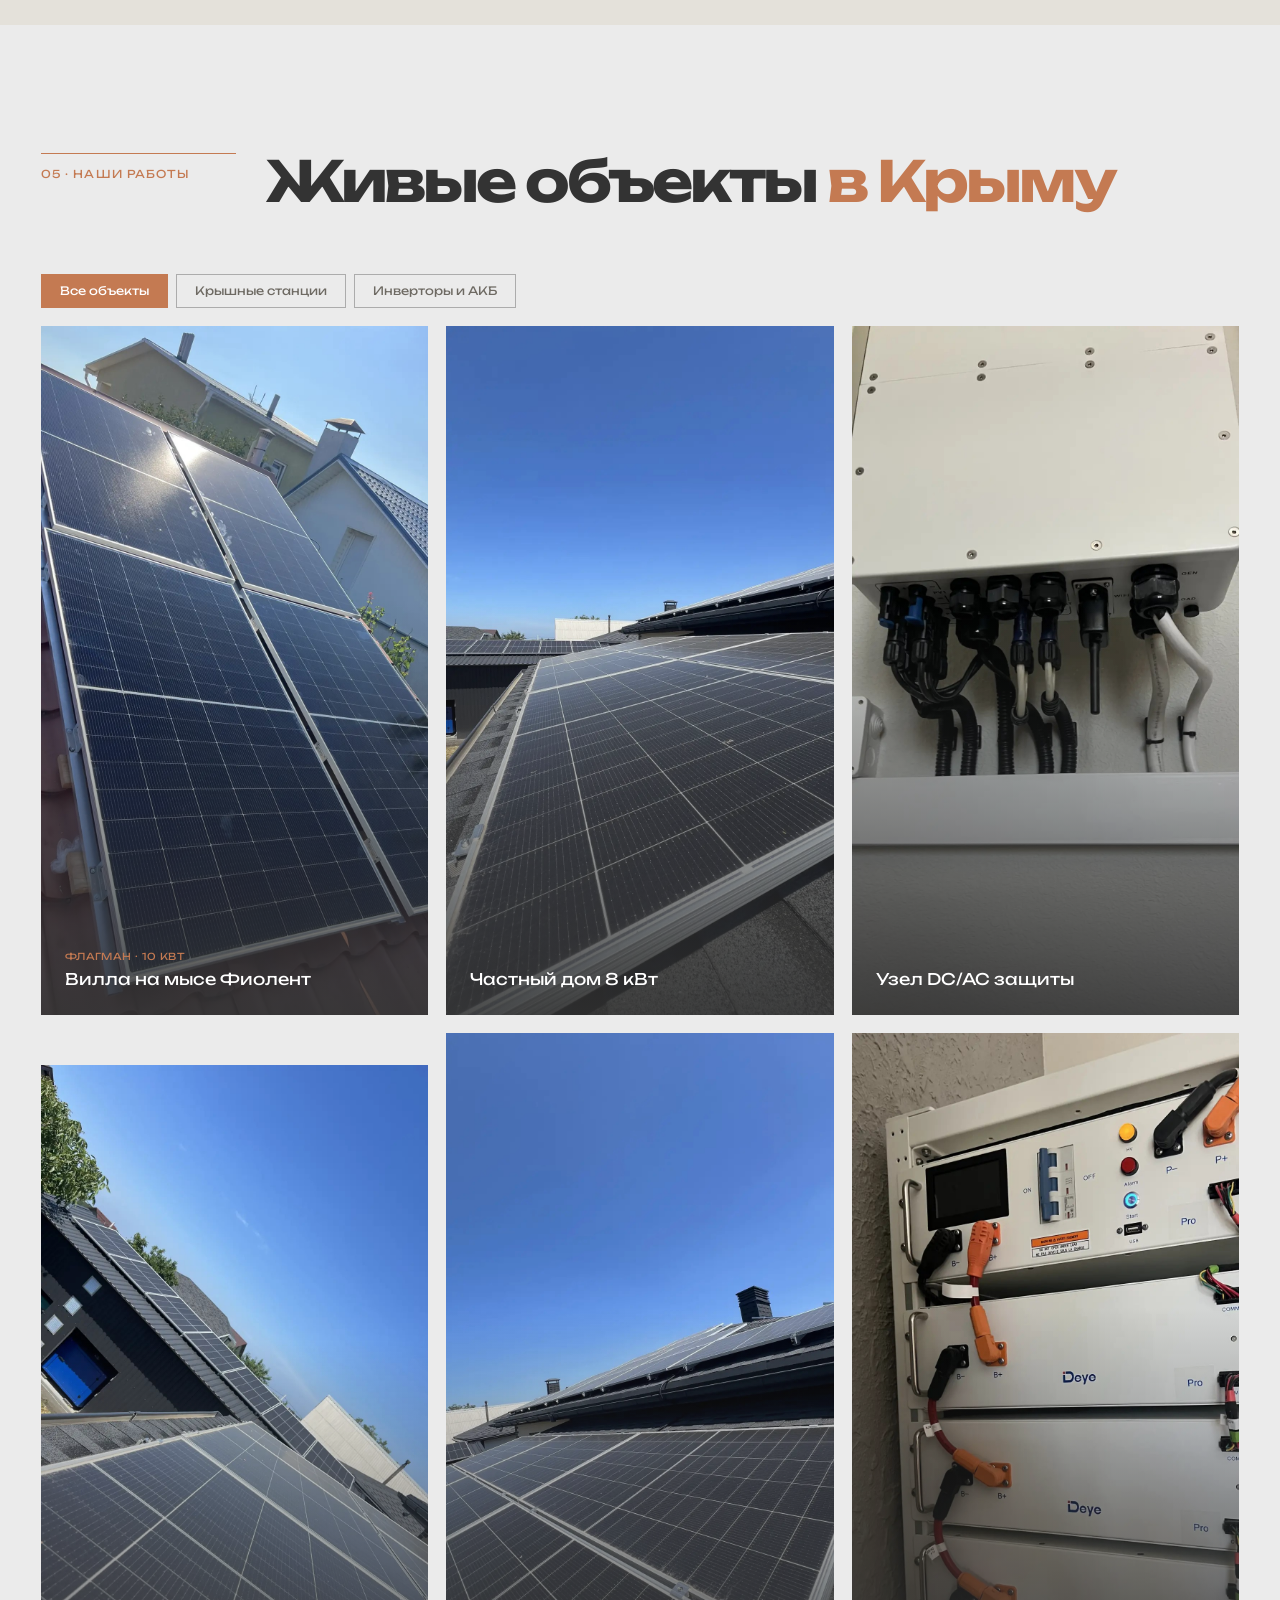
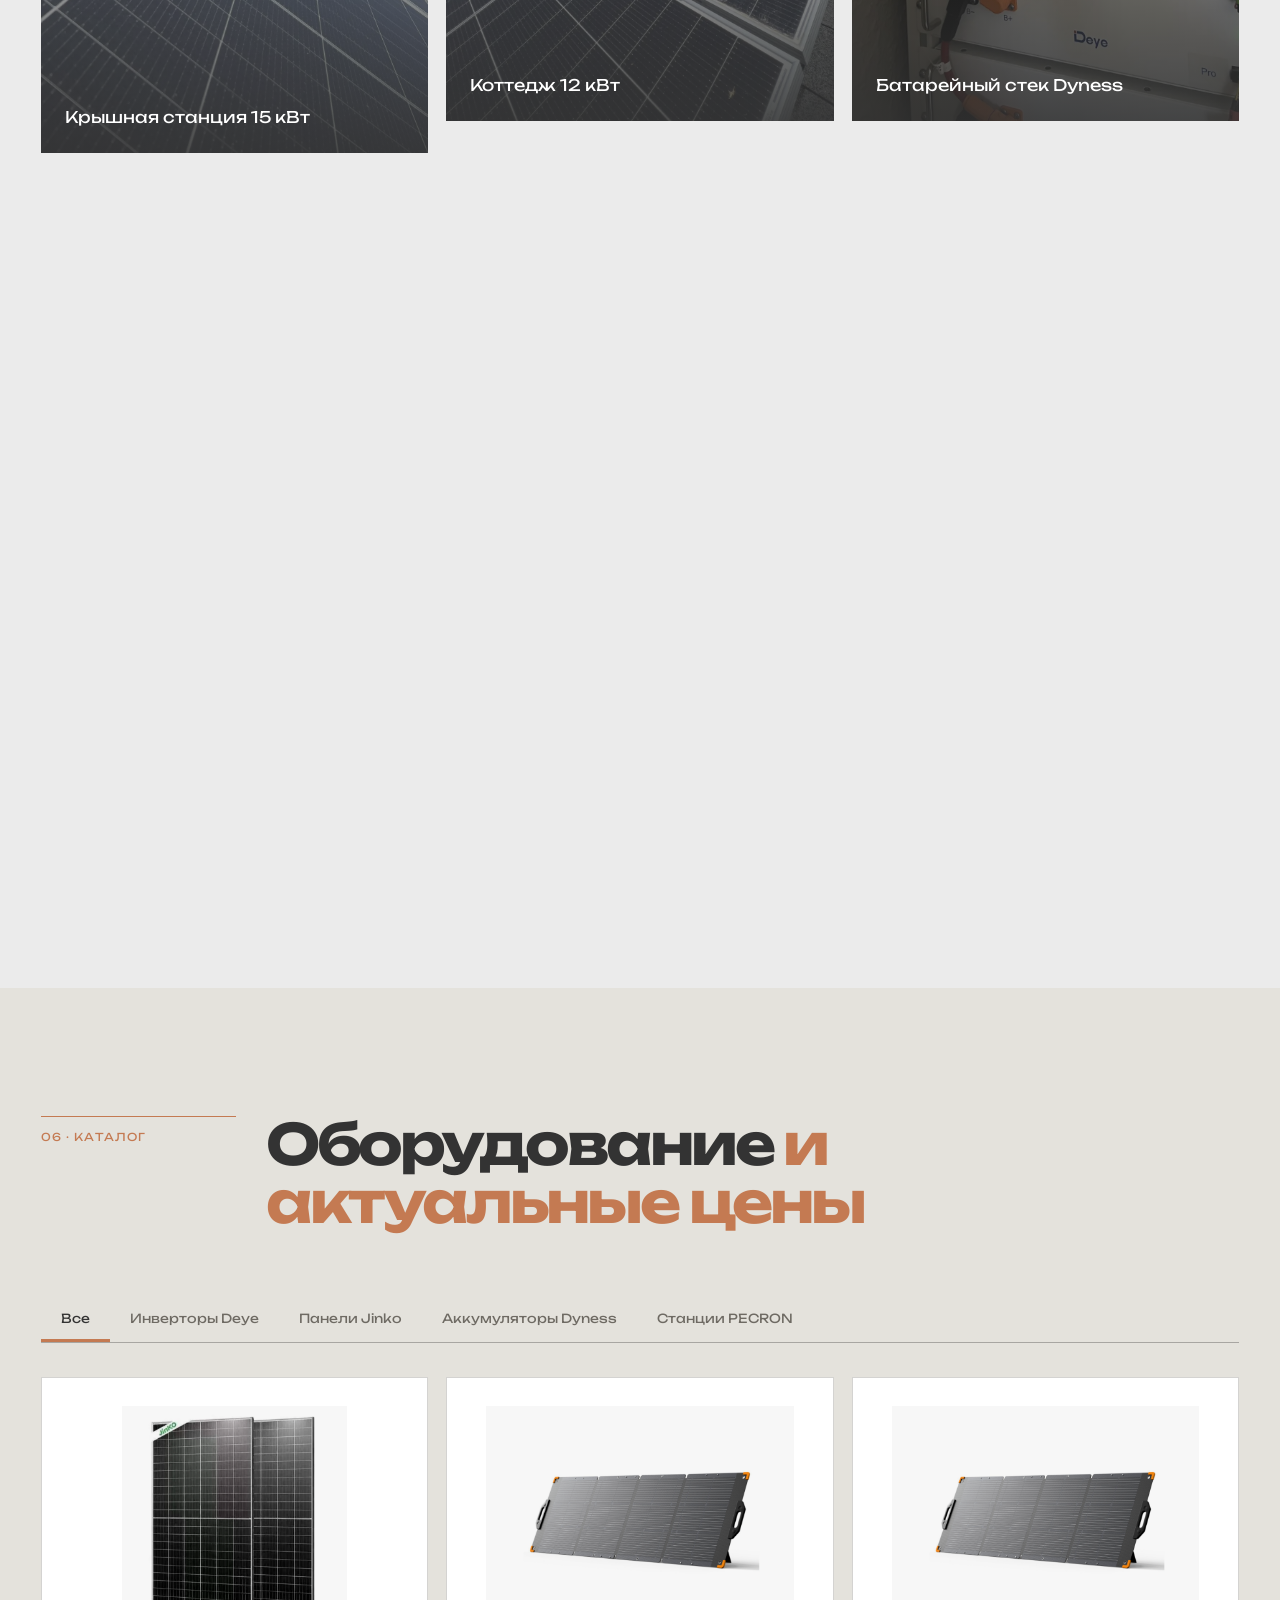
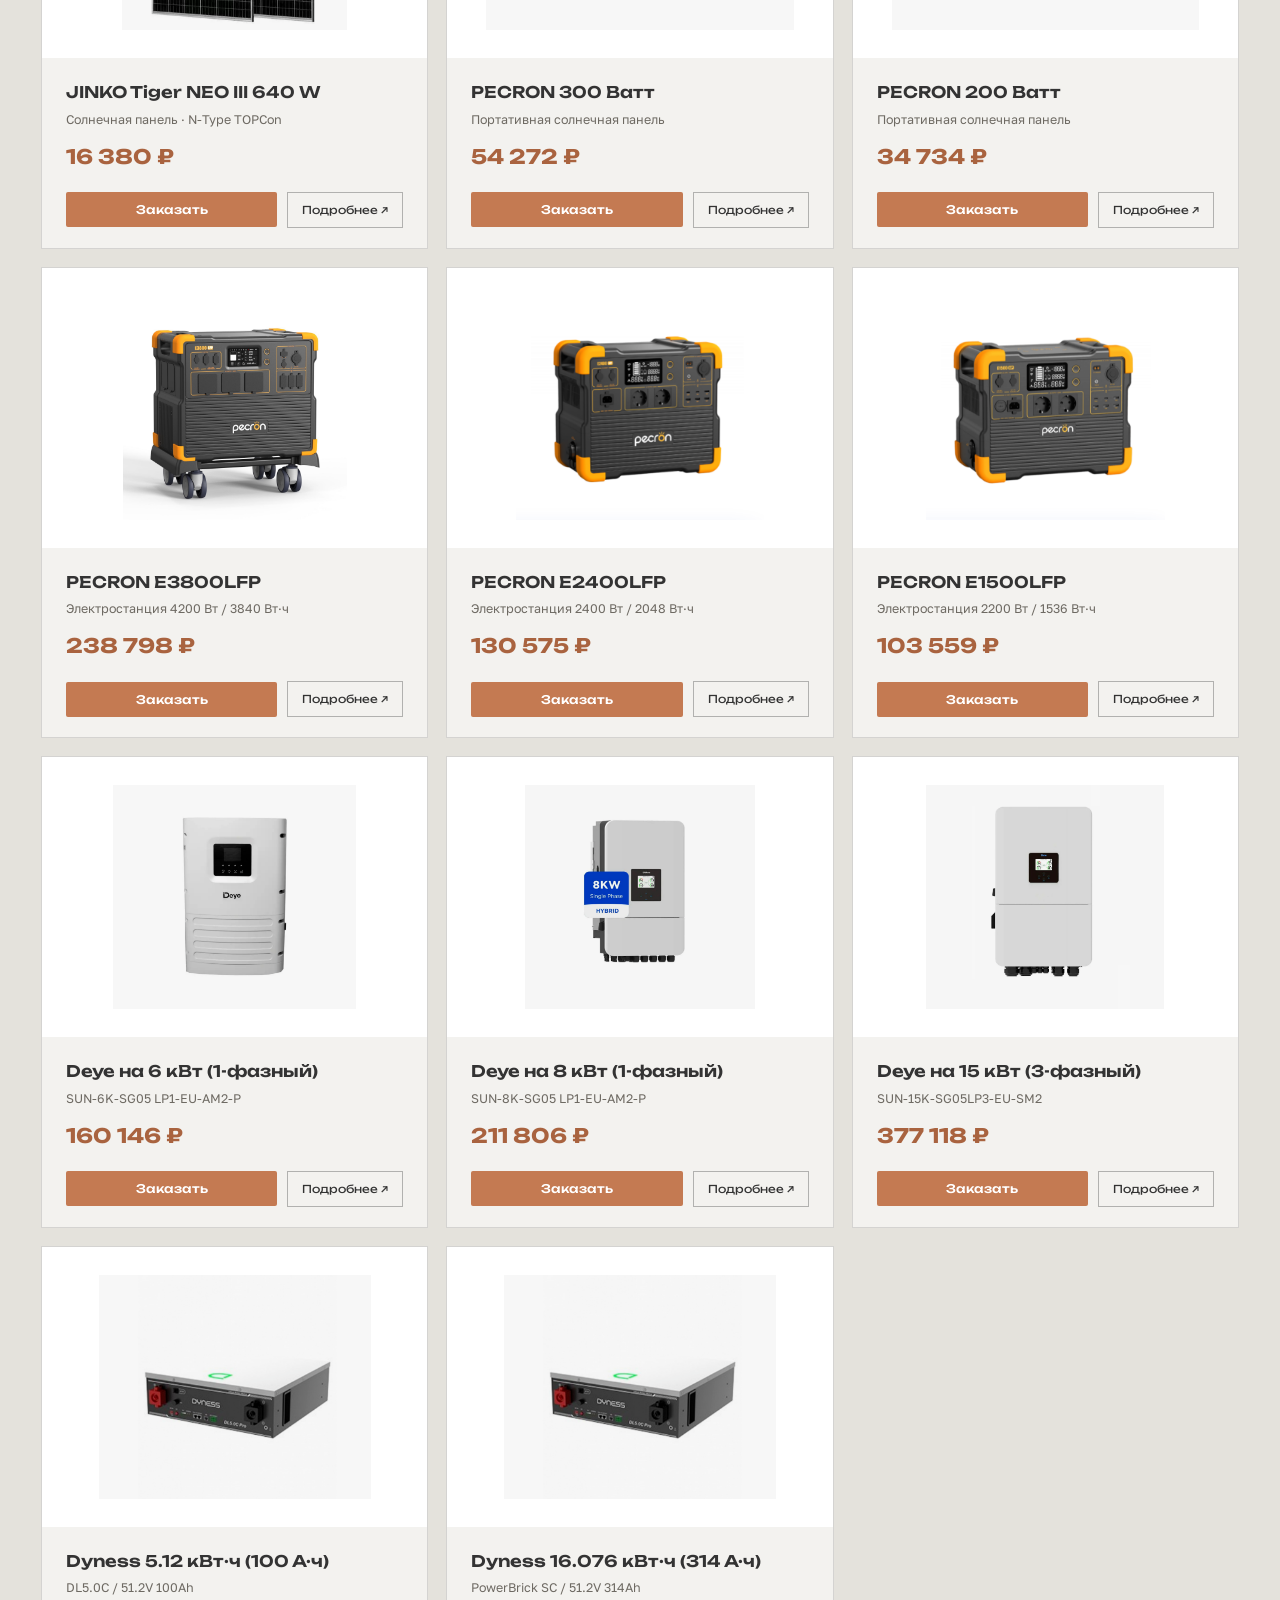
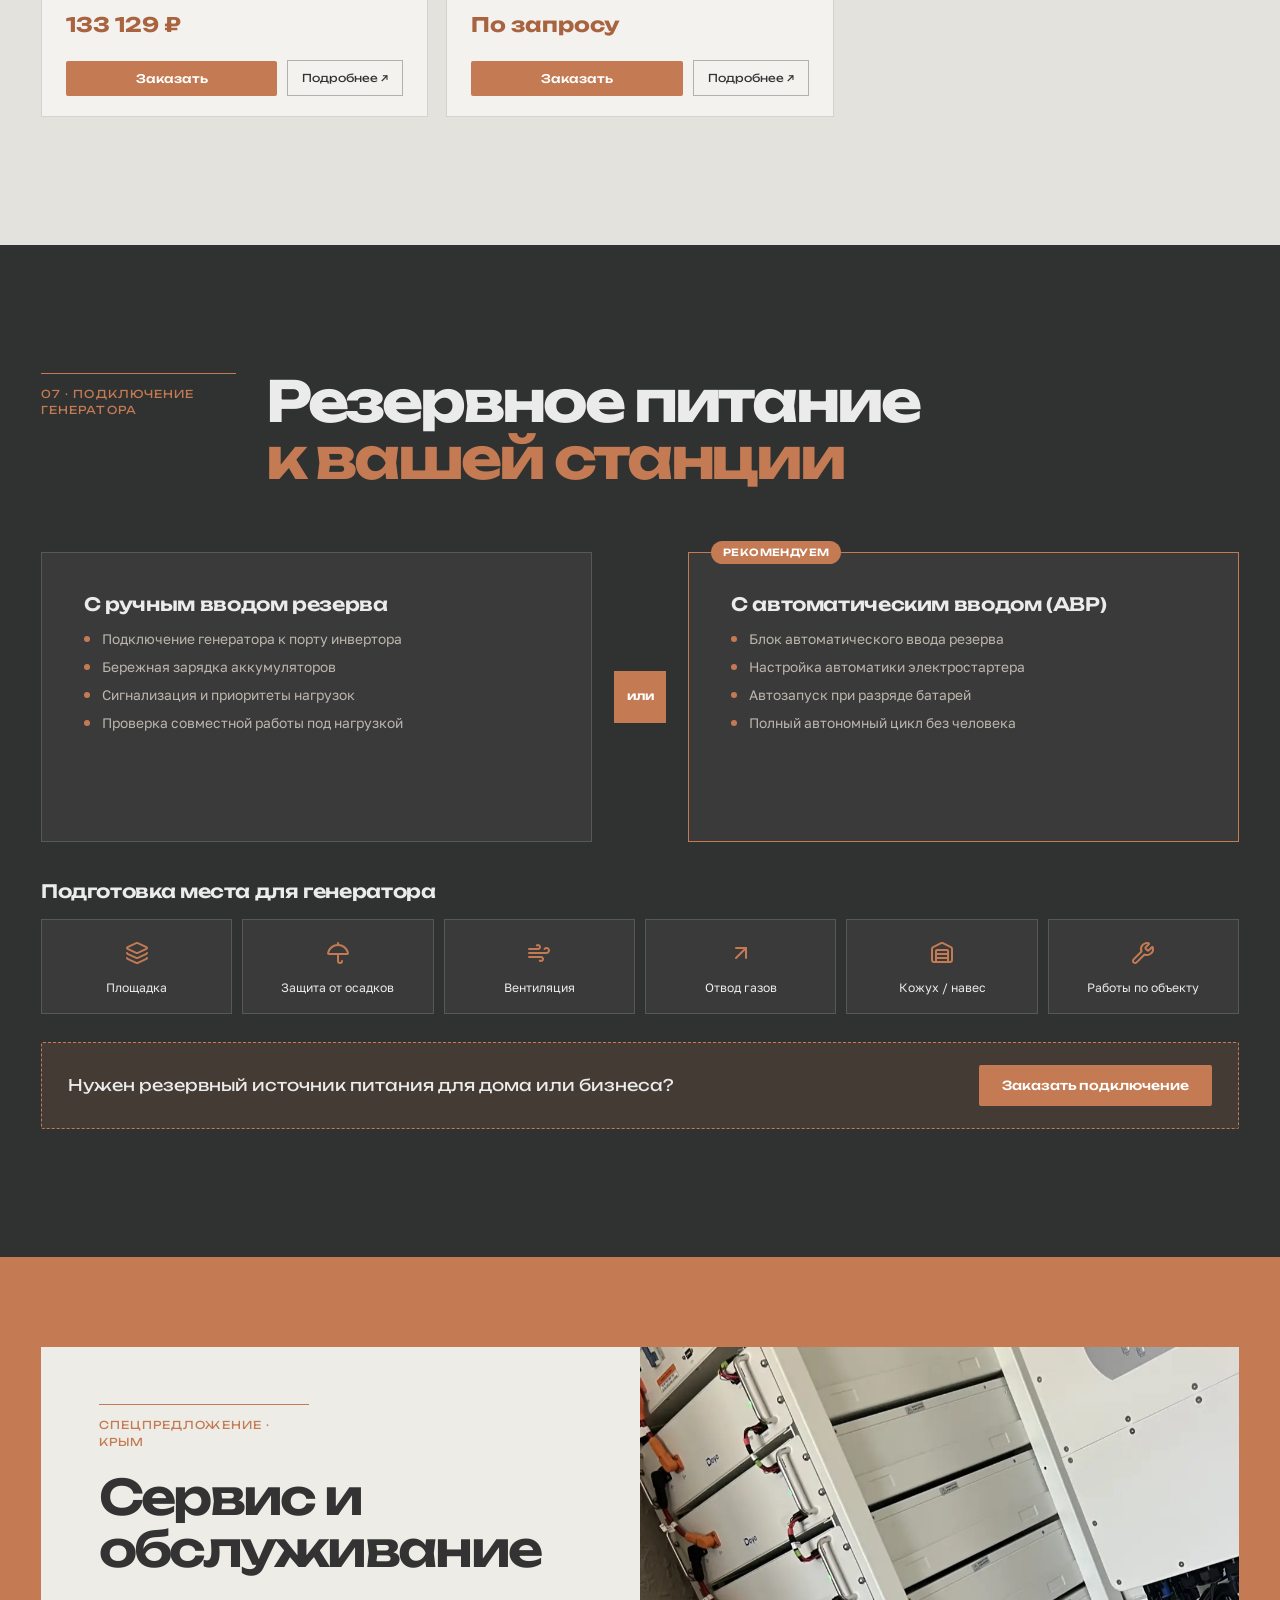
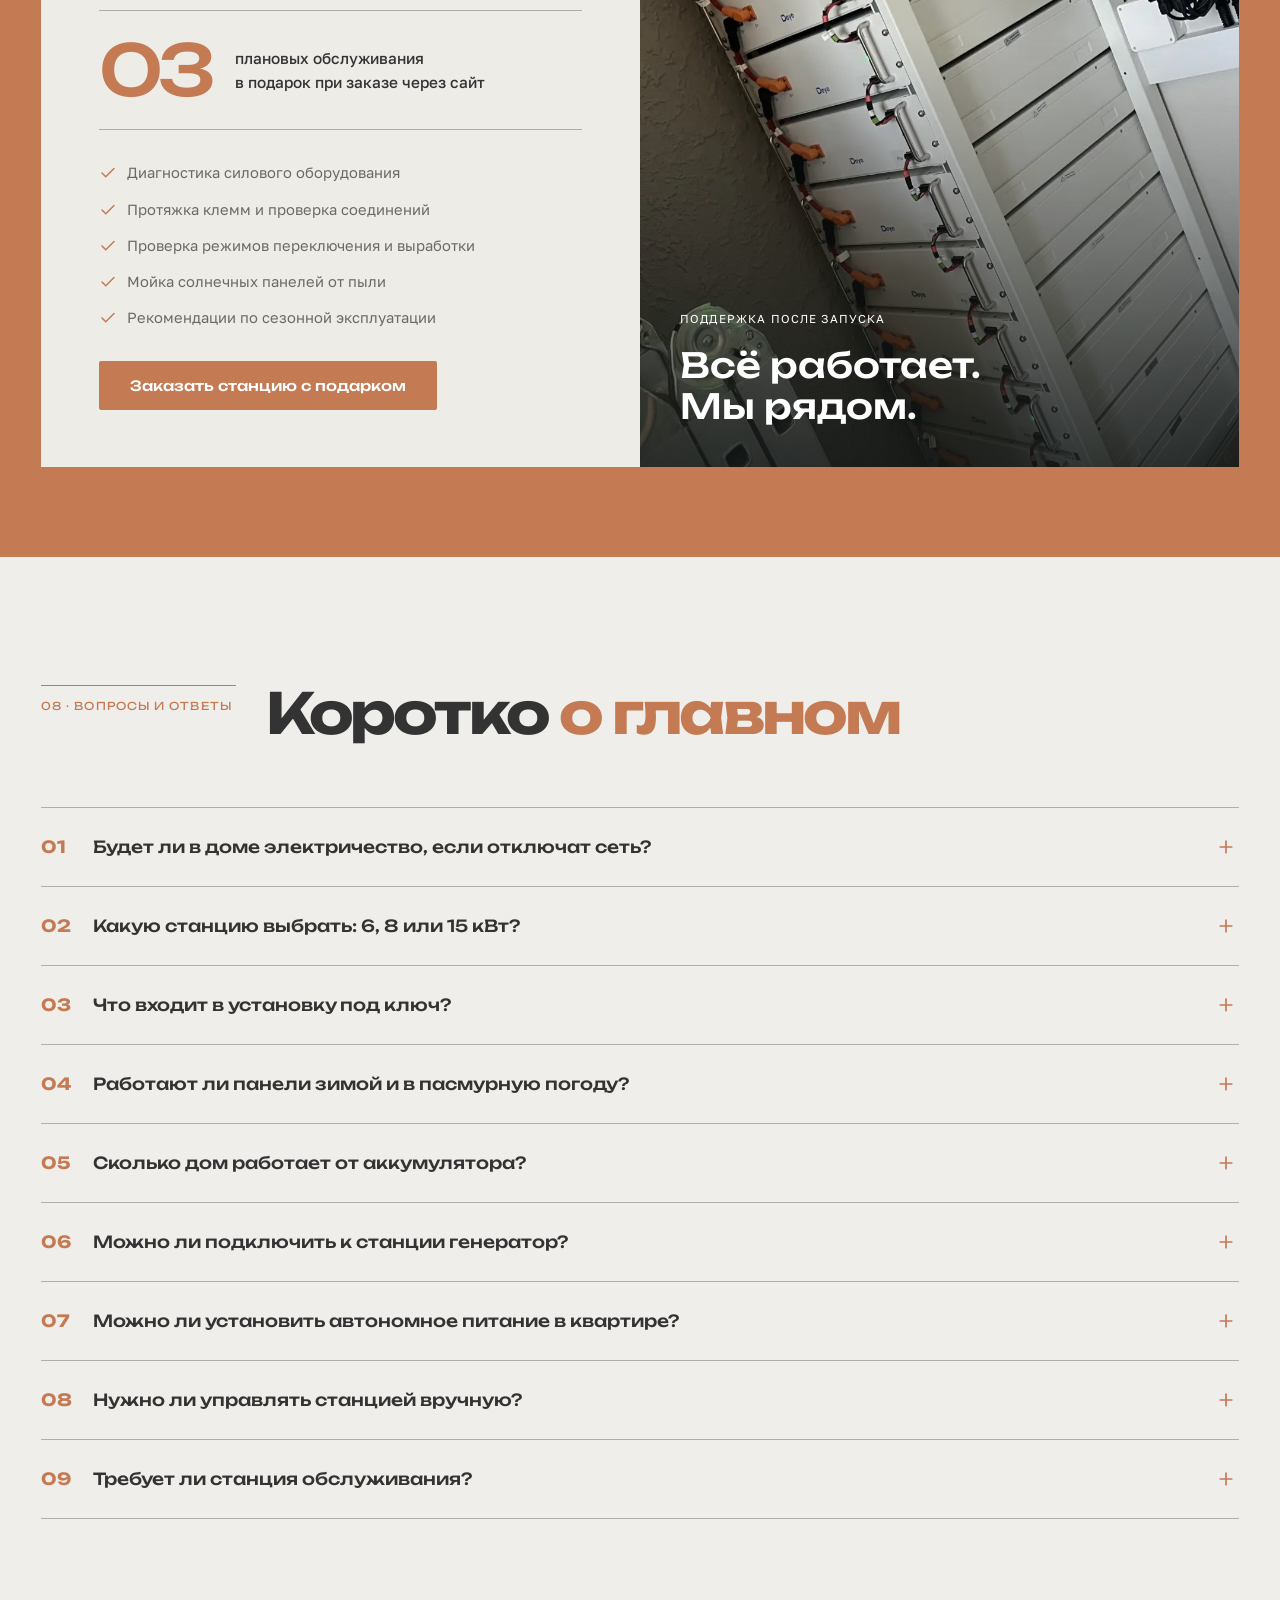
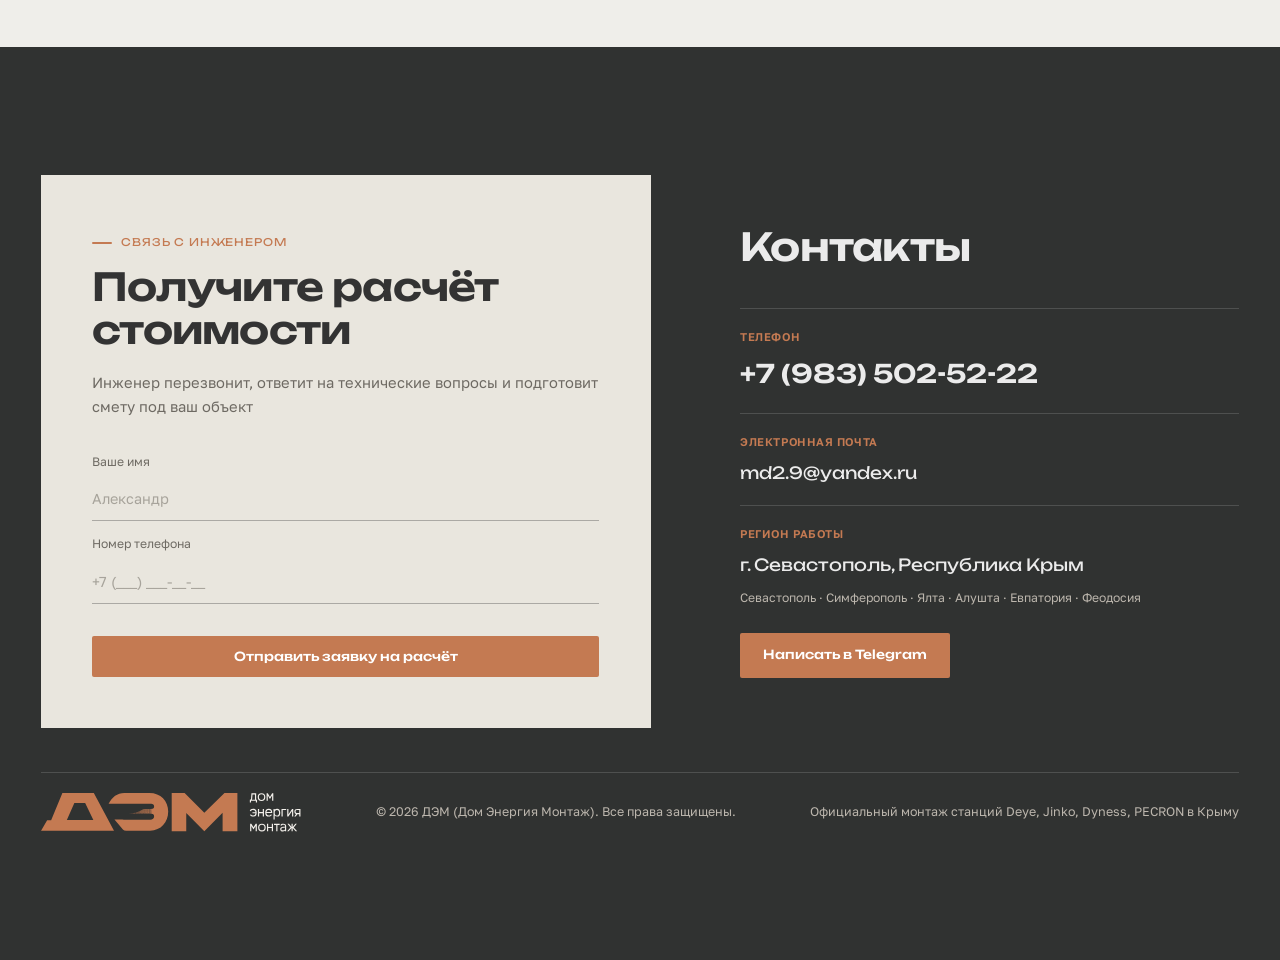
==== commit 4bfc8b2c: "Improve header icon hover contrast" ====
--- a/index.html
+++ b/index.html
@@ -12,7 +12,7 @@
   <link href="https://fonts.googleapis.com/css2?family=Golos+Text:wght@400;500;600;700&family=Unbounded:wght@400;500;600;700;800&display=swap" rel="stylesheet">
 
   <link rel="stylesheet" href="css/style.css">
-  <link rel="stylesheet" href="css/refinements.css?v=20261017-logo-small">
+  <link rel="stylesheet" href="css/refinements.css?v=20261018-icon-hover">
   <link rel="stylesheet" href="css/quiz.css?v=20261011-mobile">
 </head>
 <body>
--- a/css/refinements.css
+++ b/css/refinements.css
@@ -8,6 +8,8 @@
 .footer-brand img { display: block; width: clamp(210px, 22vw, 260px); height: auto; }
 .brand, .header-phone { flex-shrink: 0; }
 .brand-sub, .header-phone-num, .nav-item { white-space: nowrap; }
+.icon-btn img { transition: filter .2s ease; }
+.icon-btn:hover img { filter: brightness(0) invert(1); }
 .hero { isolation: isolate; background: #d9ddd9 url('../assets/video/solar-rooftops-poster.jpg') center center / cover no-repeat; }
 .hero::before { content: ''; position: absolute; inset: 0; z-index: 1; pointer-events: none; background: linear-gradient(90deg, rgba(235,235,235,.78) 0%, rgba(235,235,235,.6) 31%, rgba(235,235,235,.24) 58%, rgba(235,235,235,.04) 100%); }
 .hero > .container { position: relative; z-index: 2; }
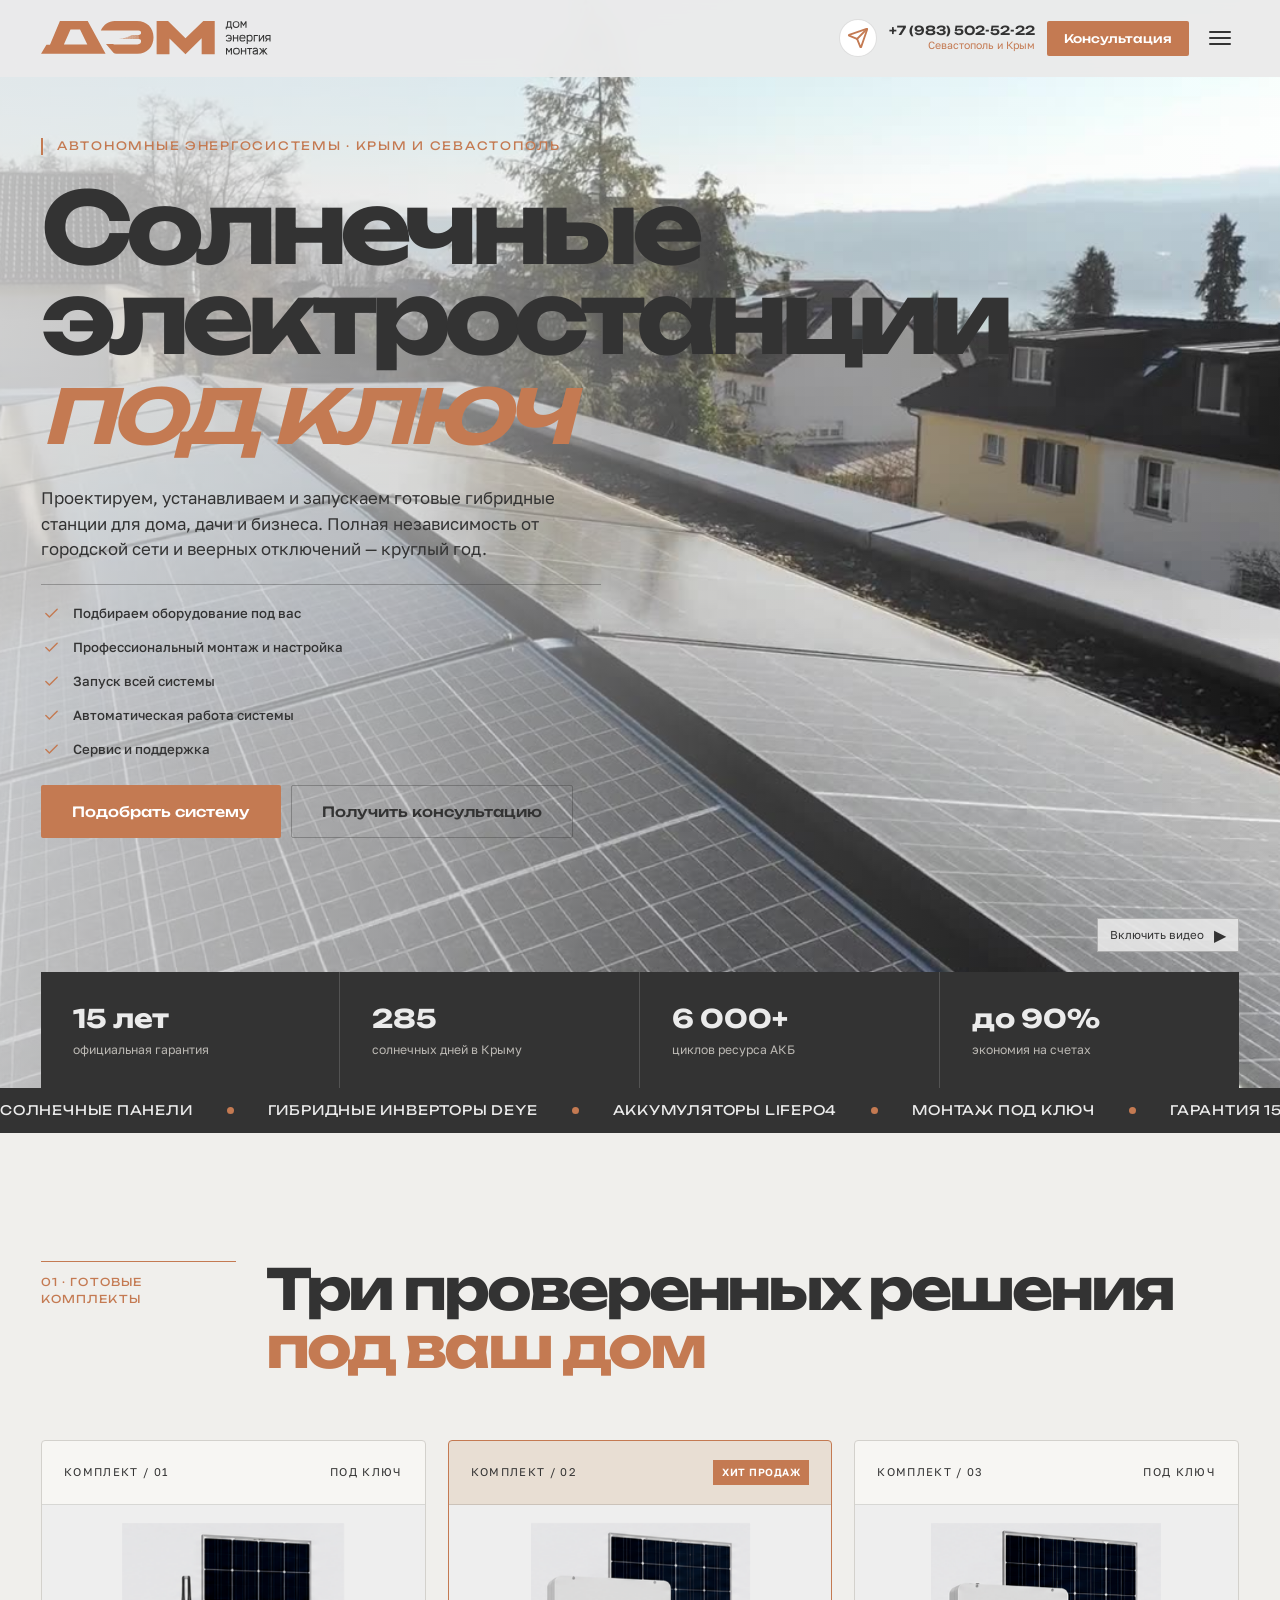
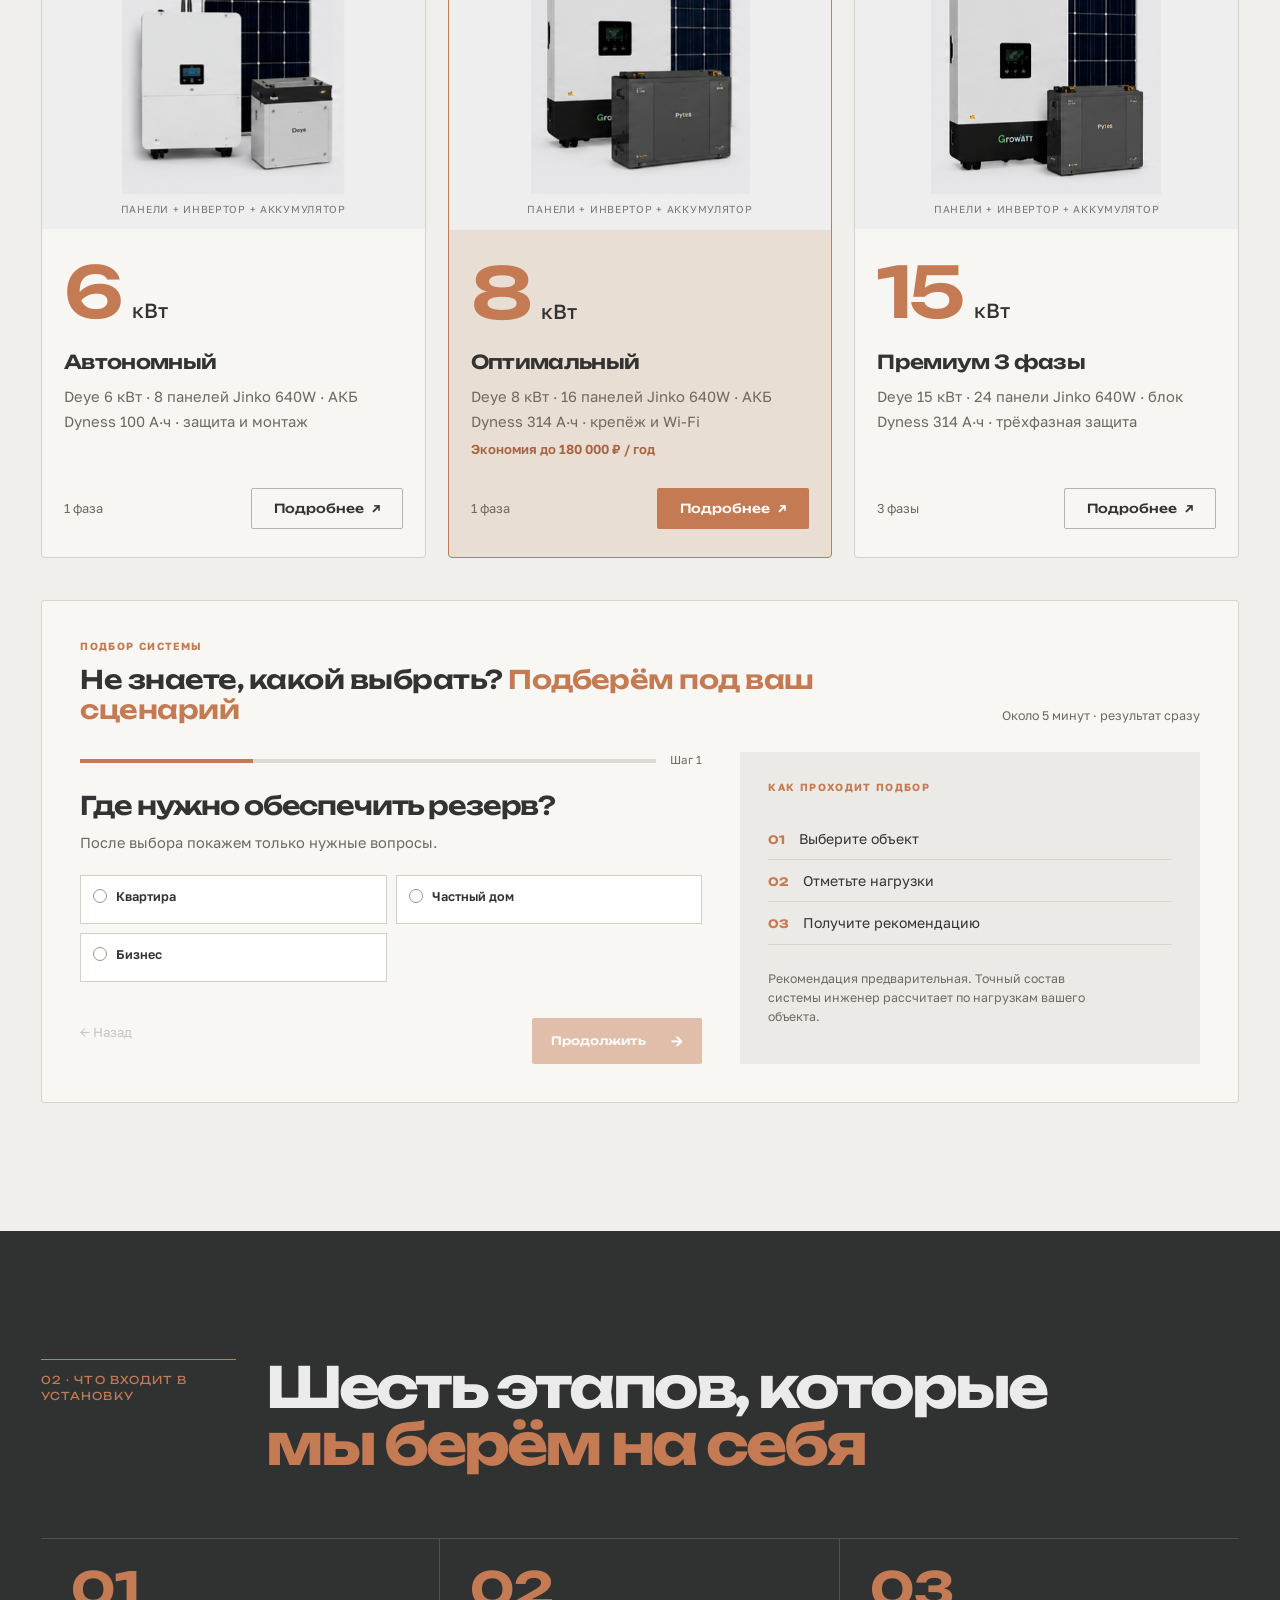
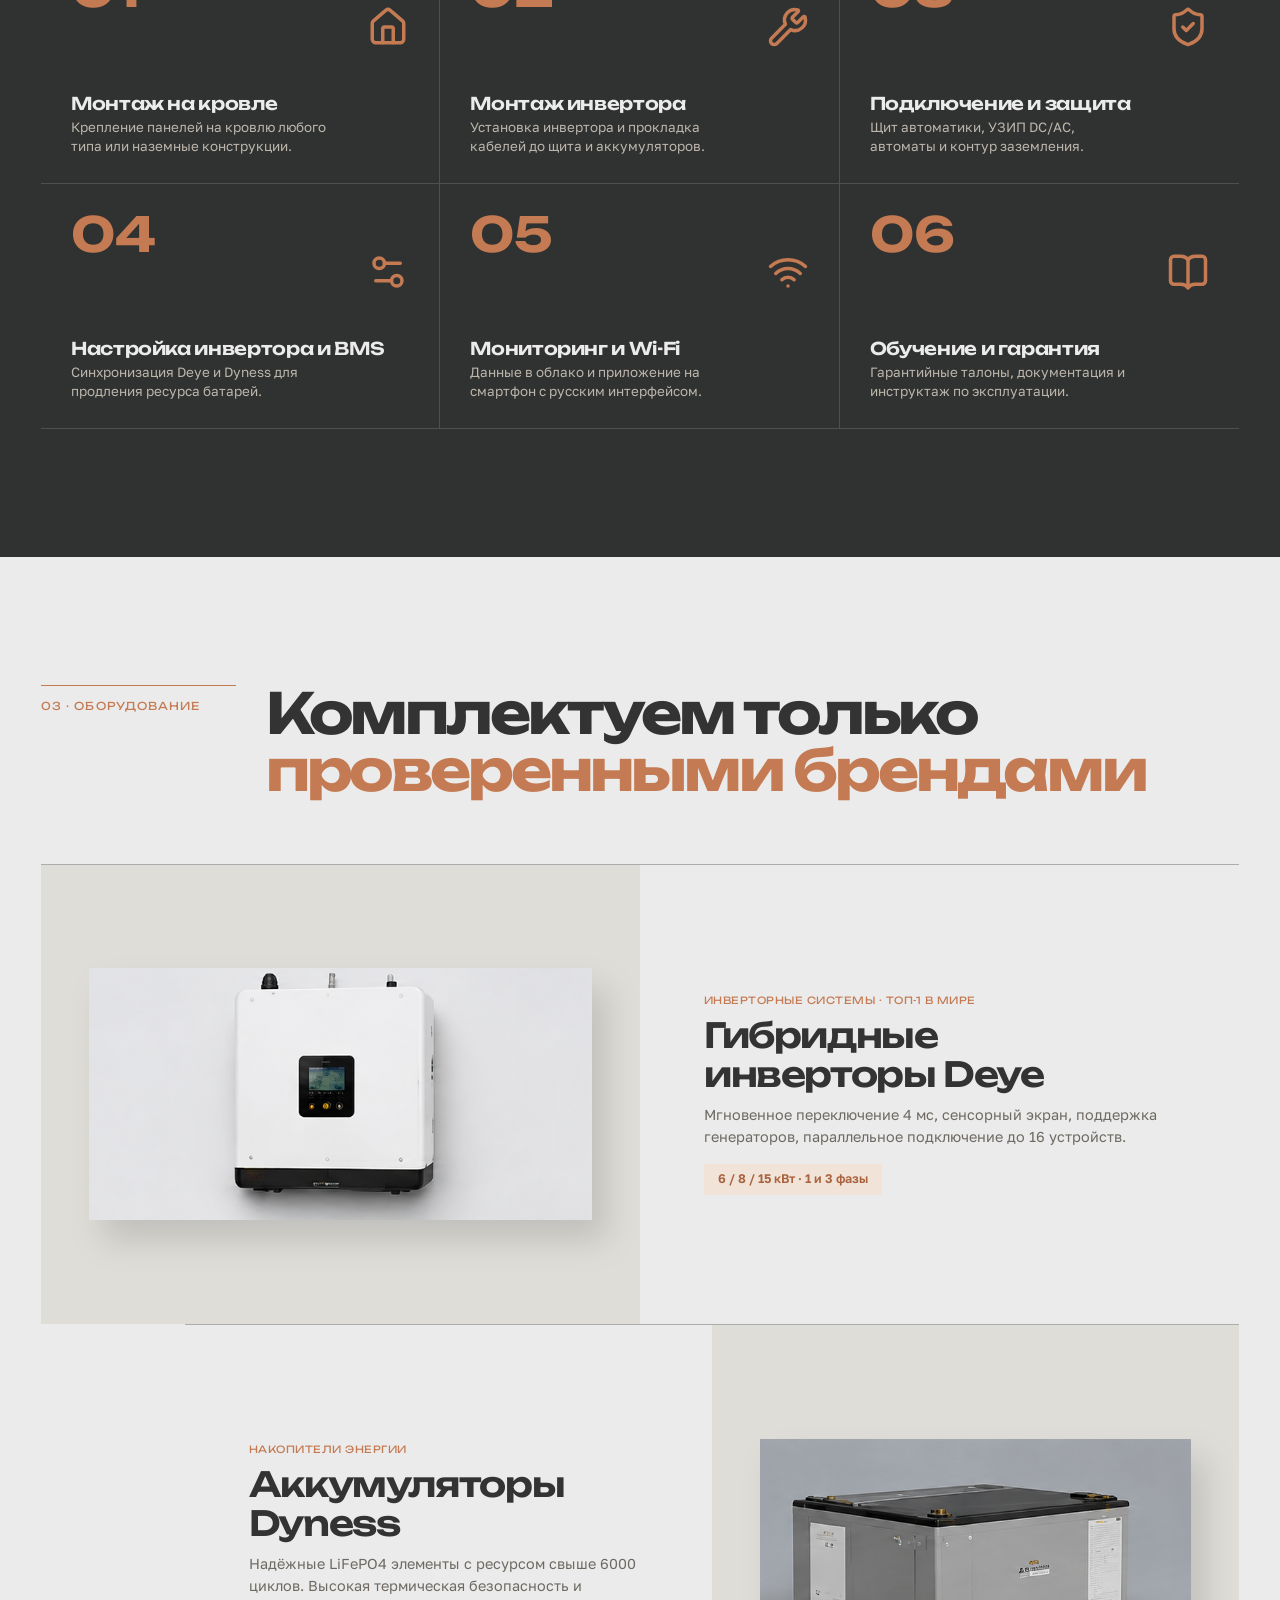
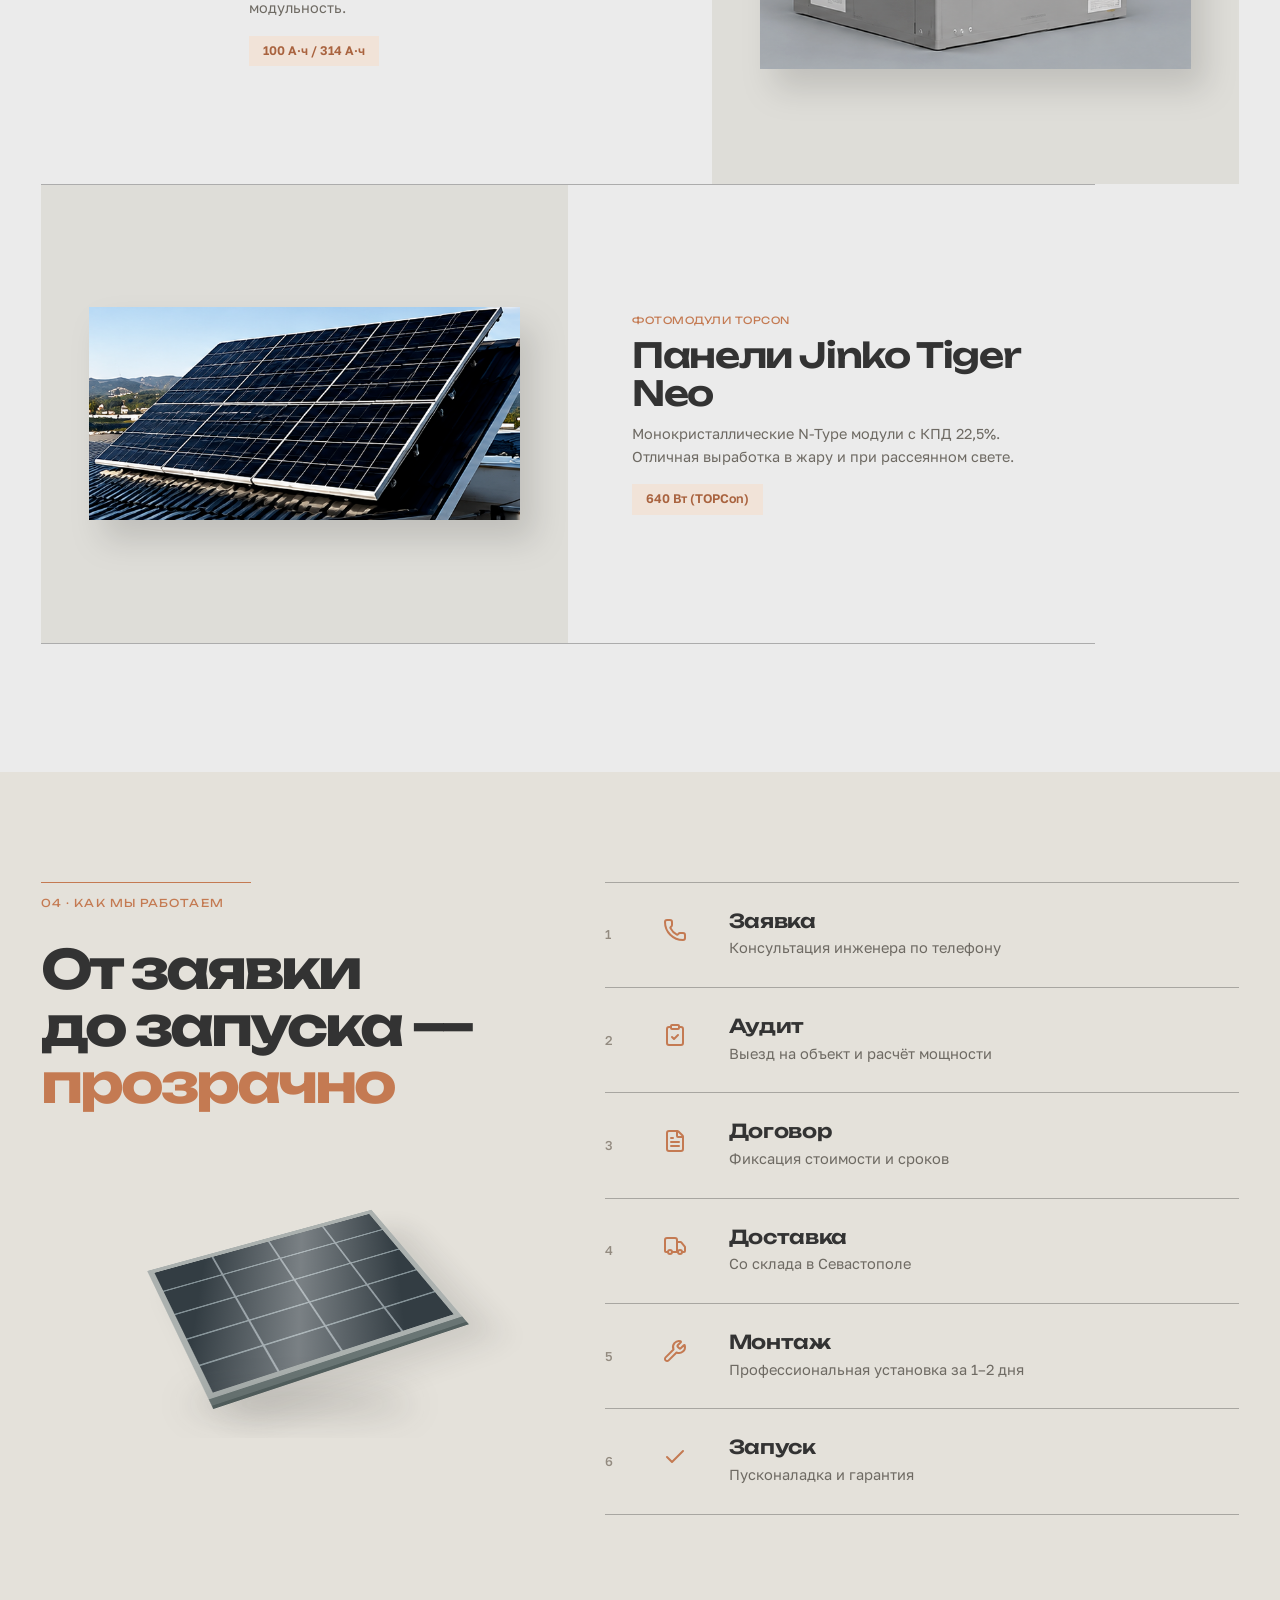
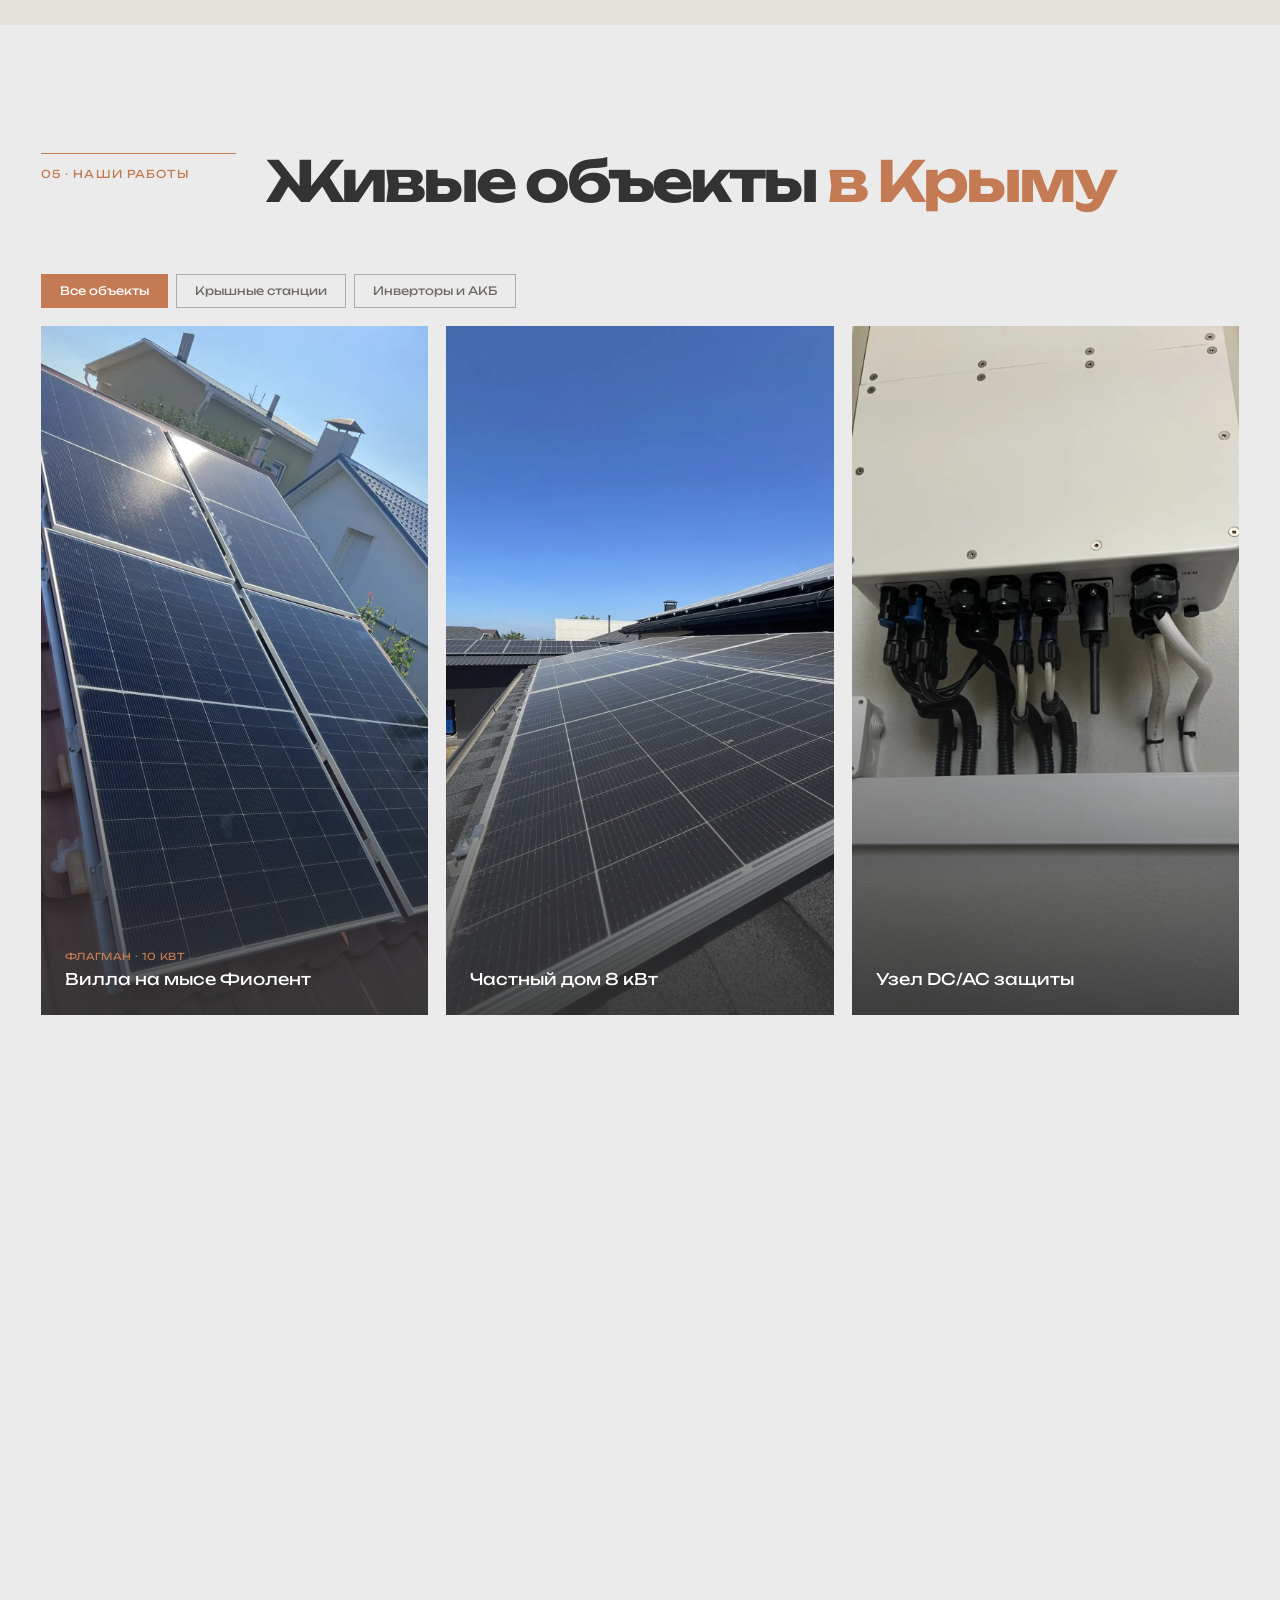
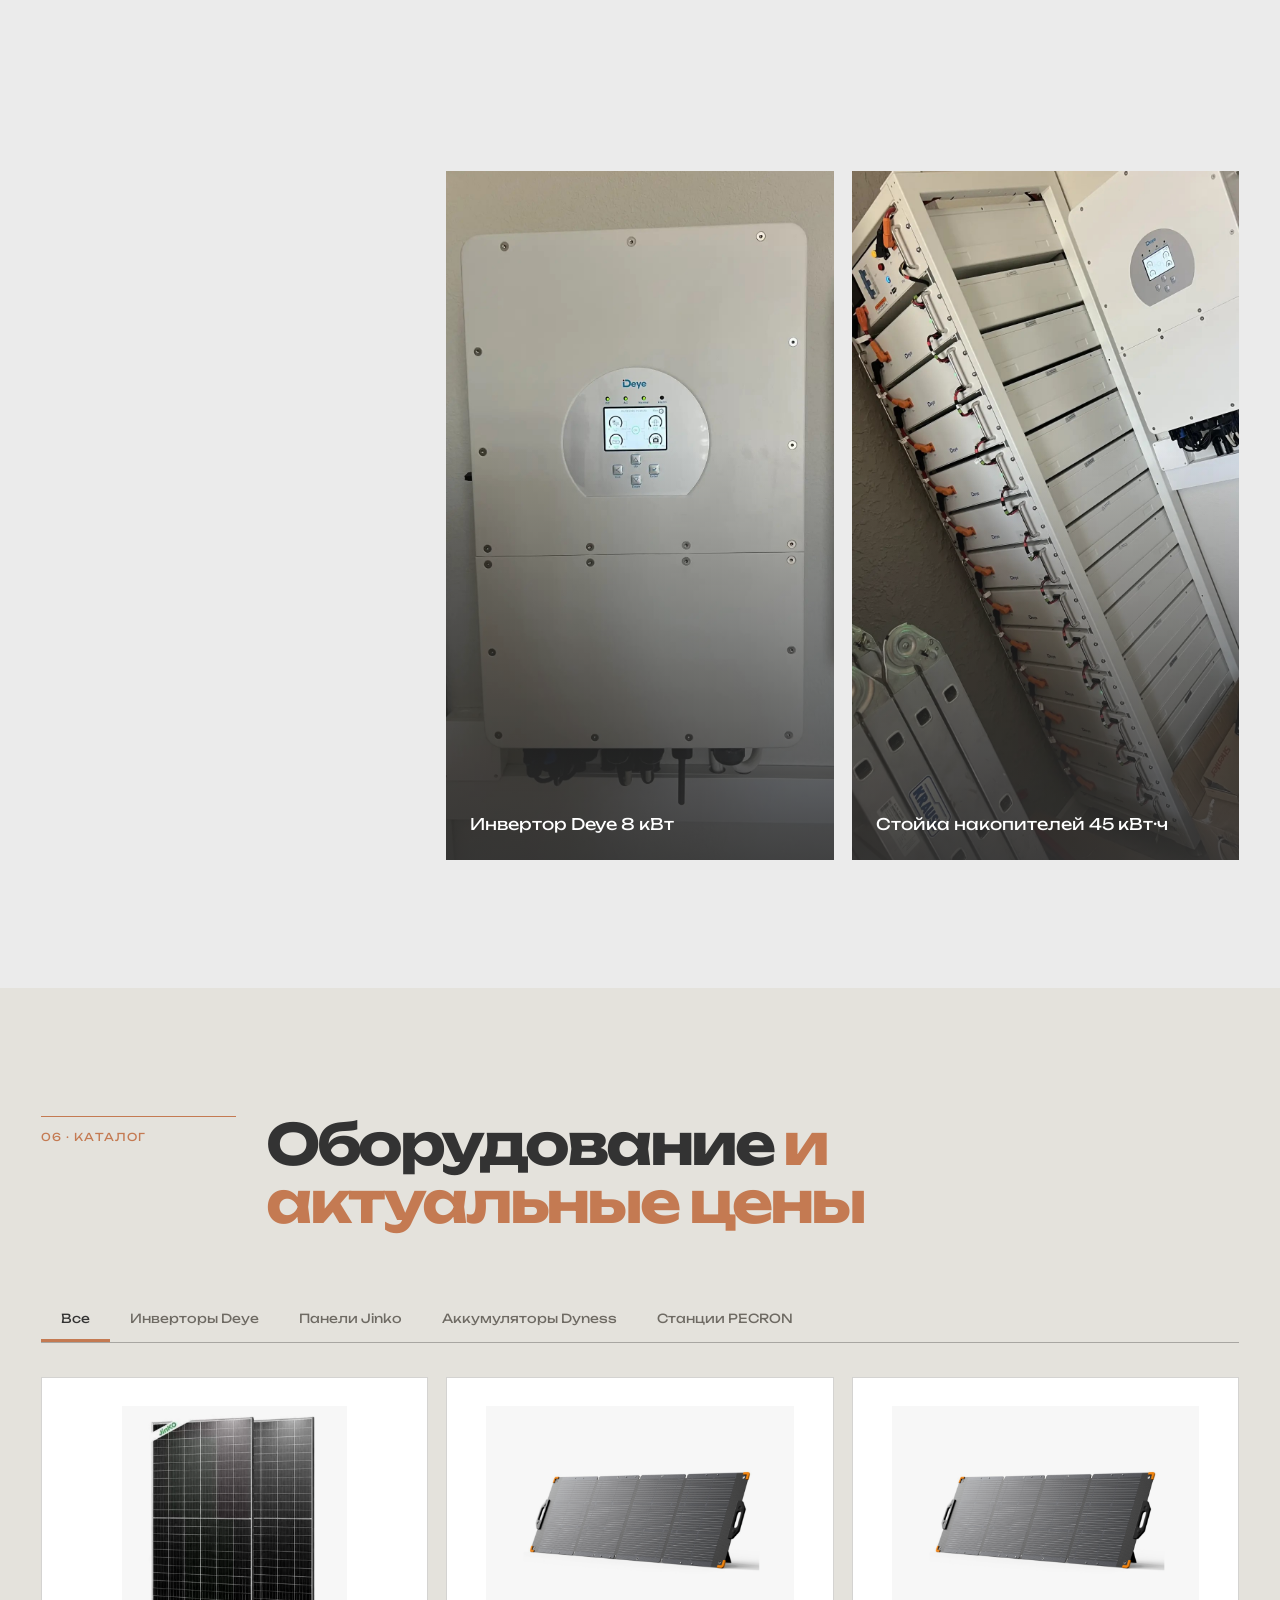
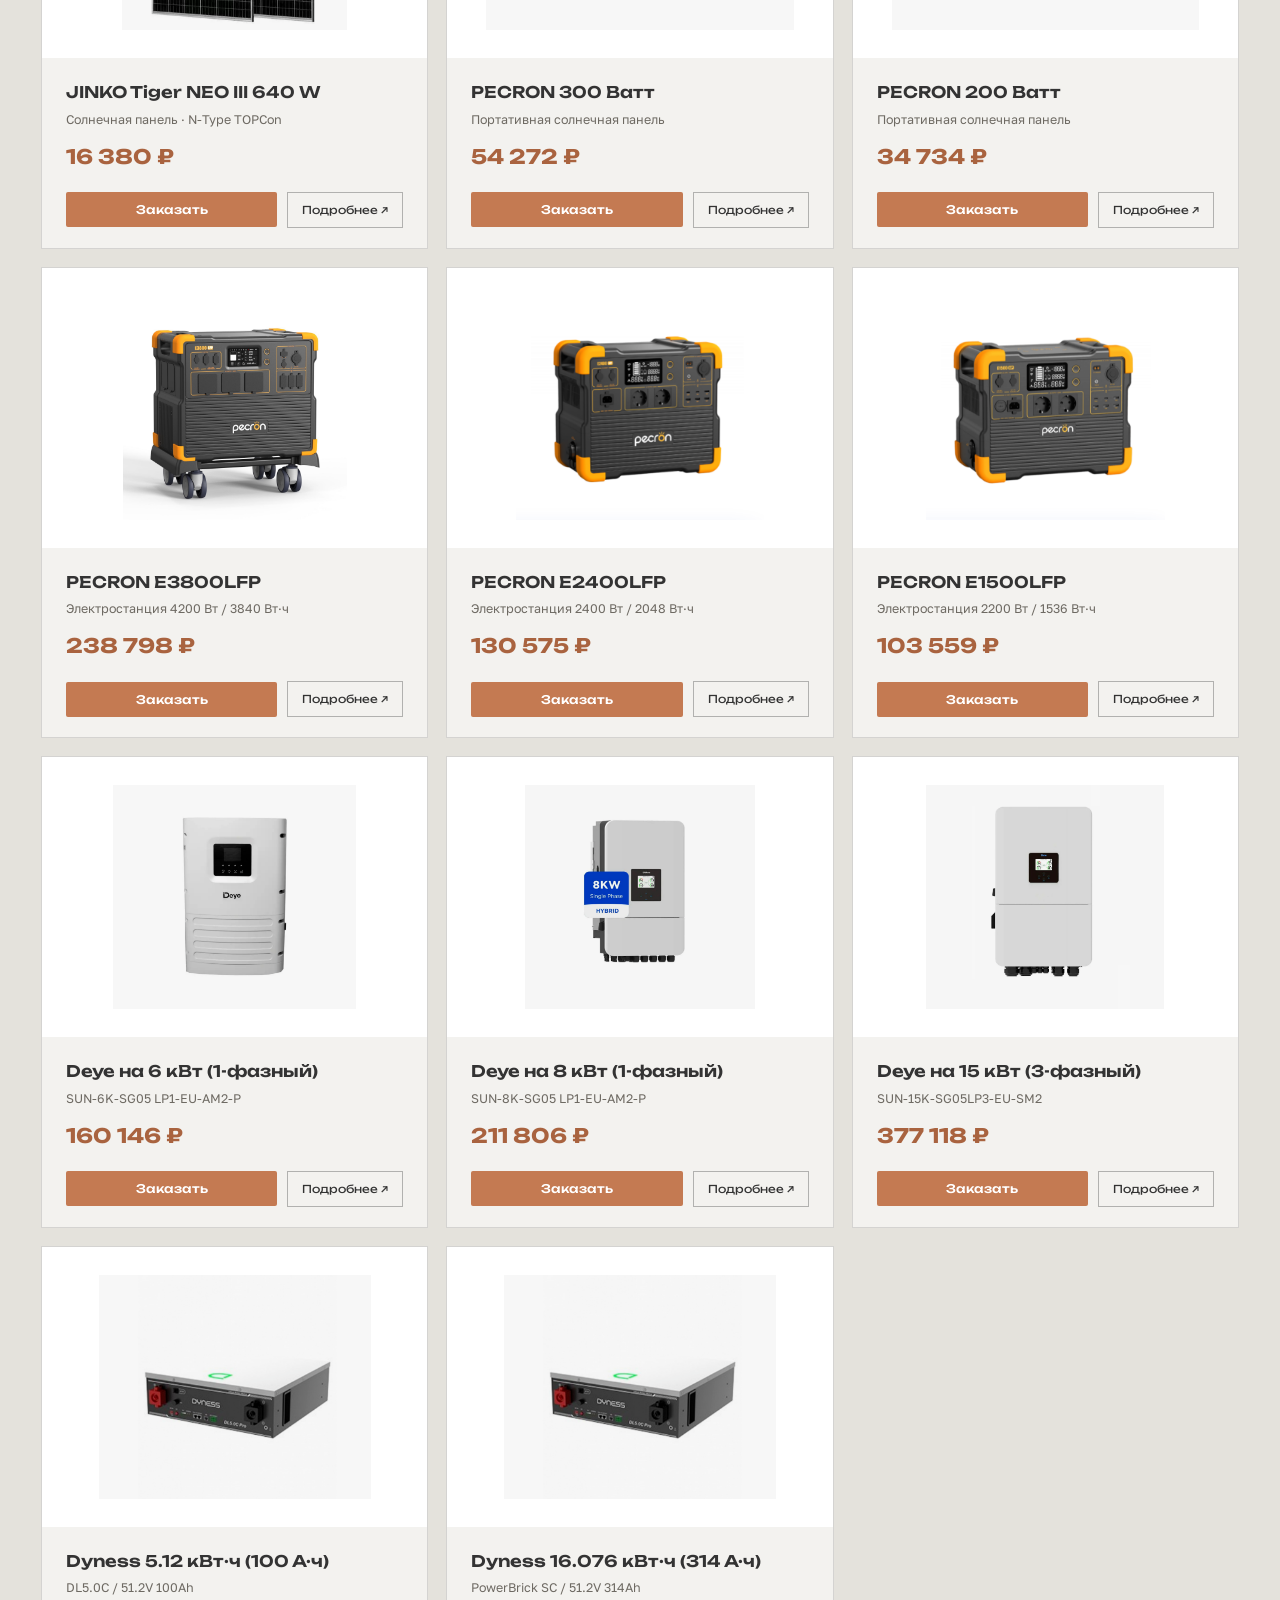
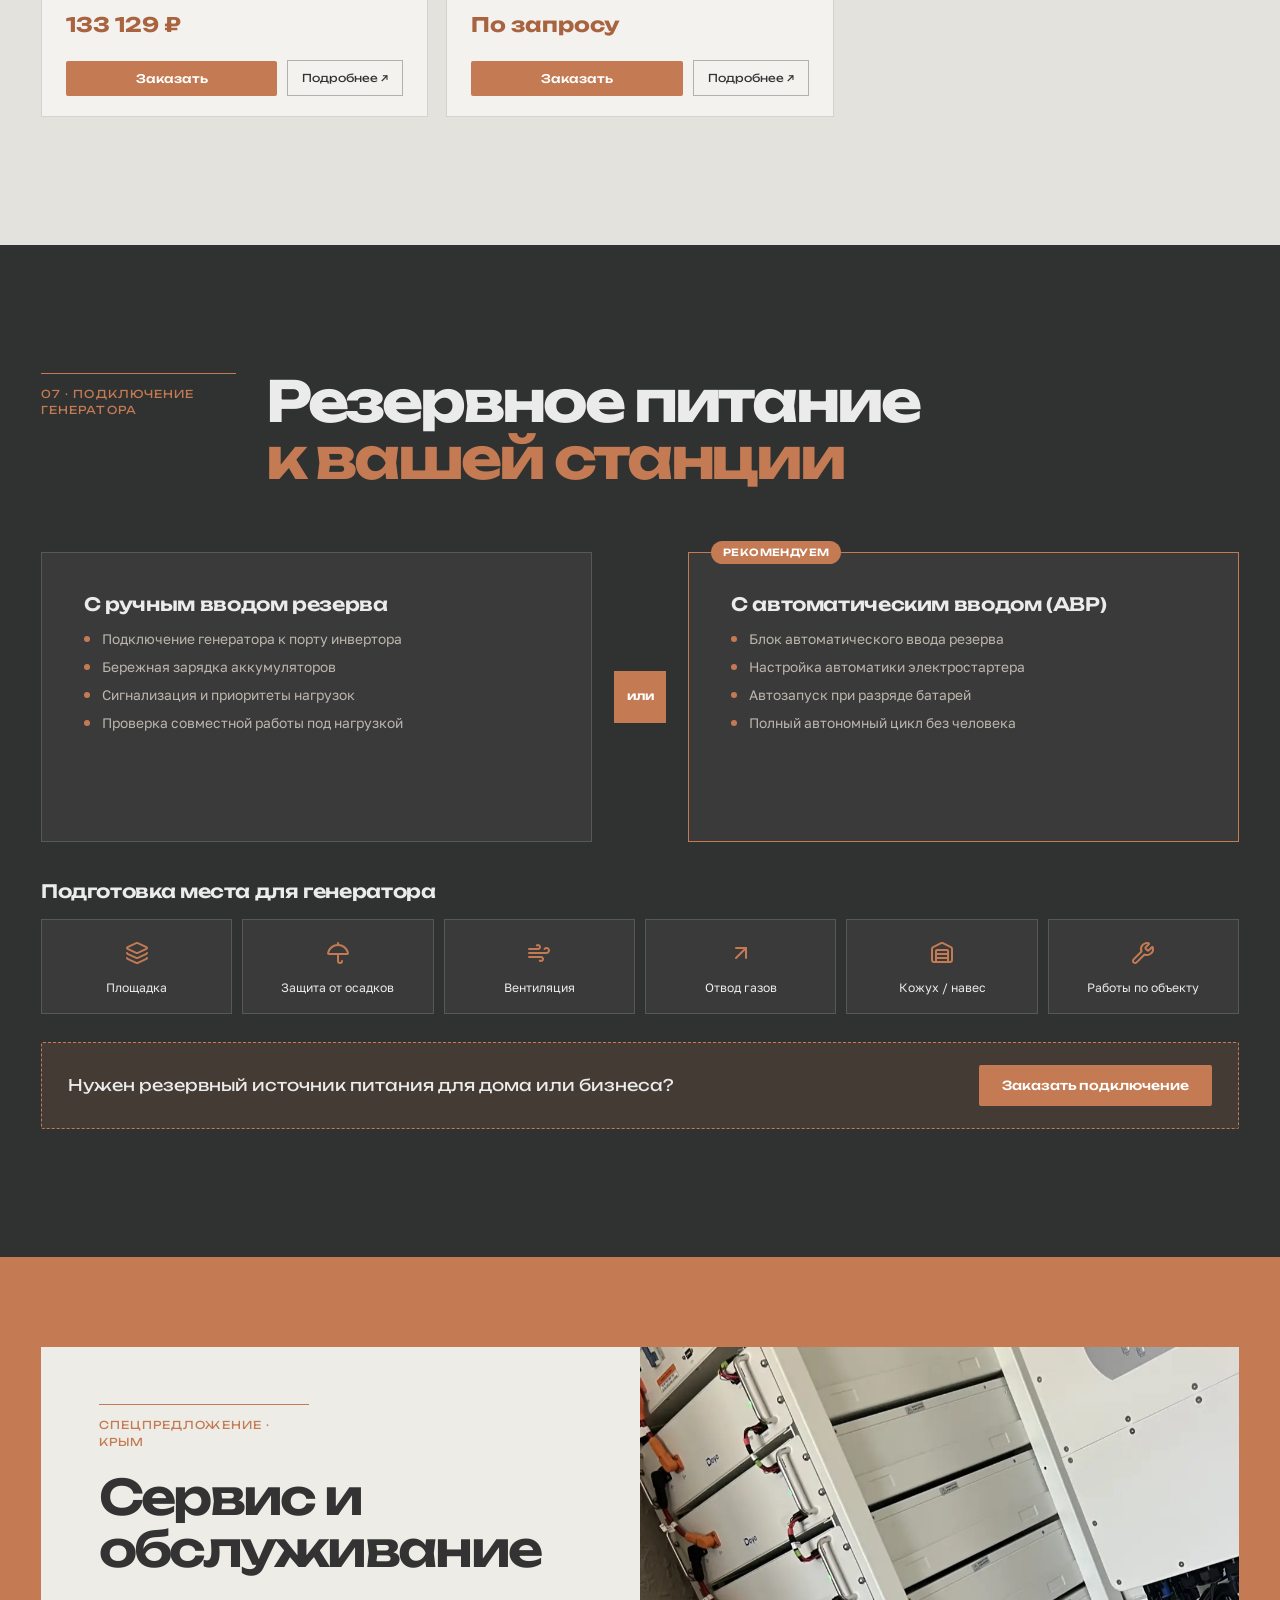
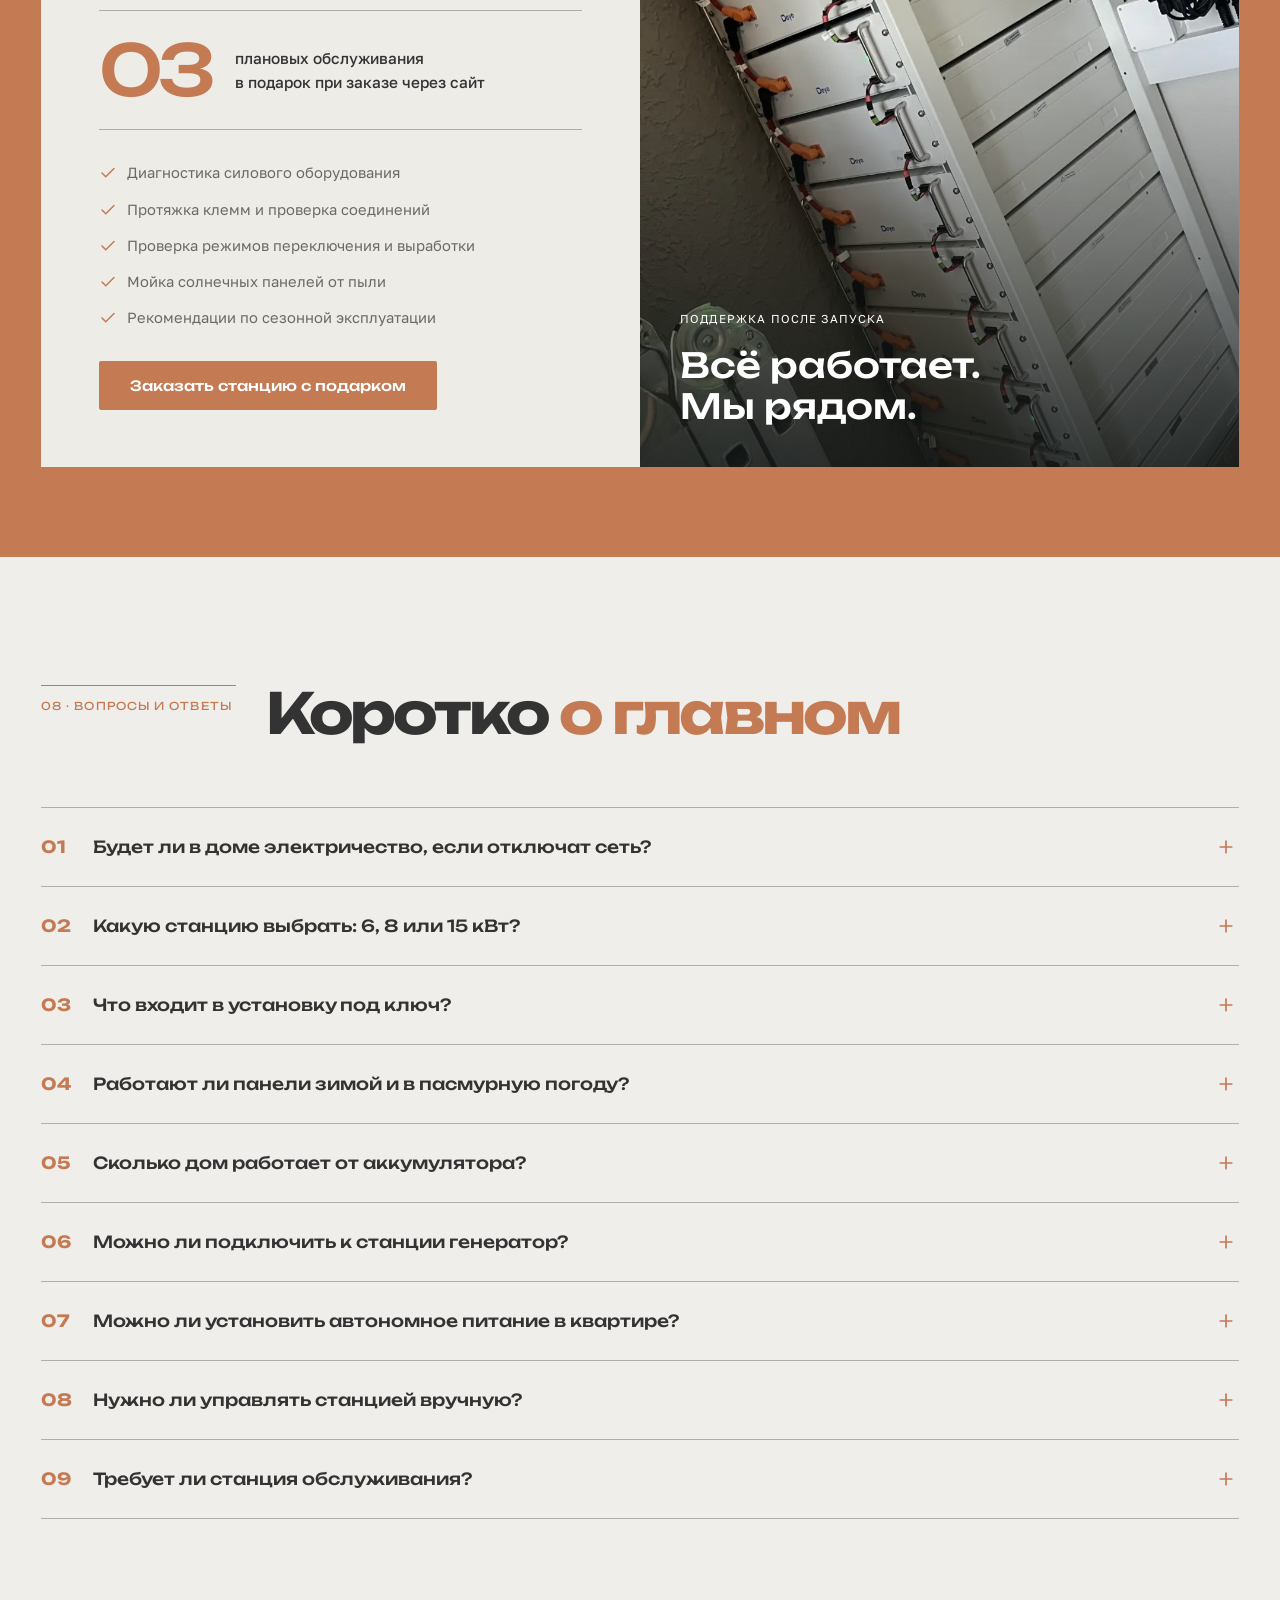
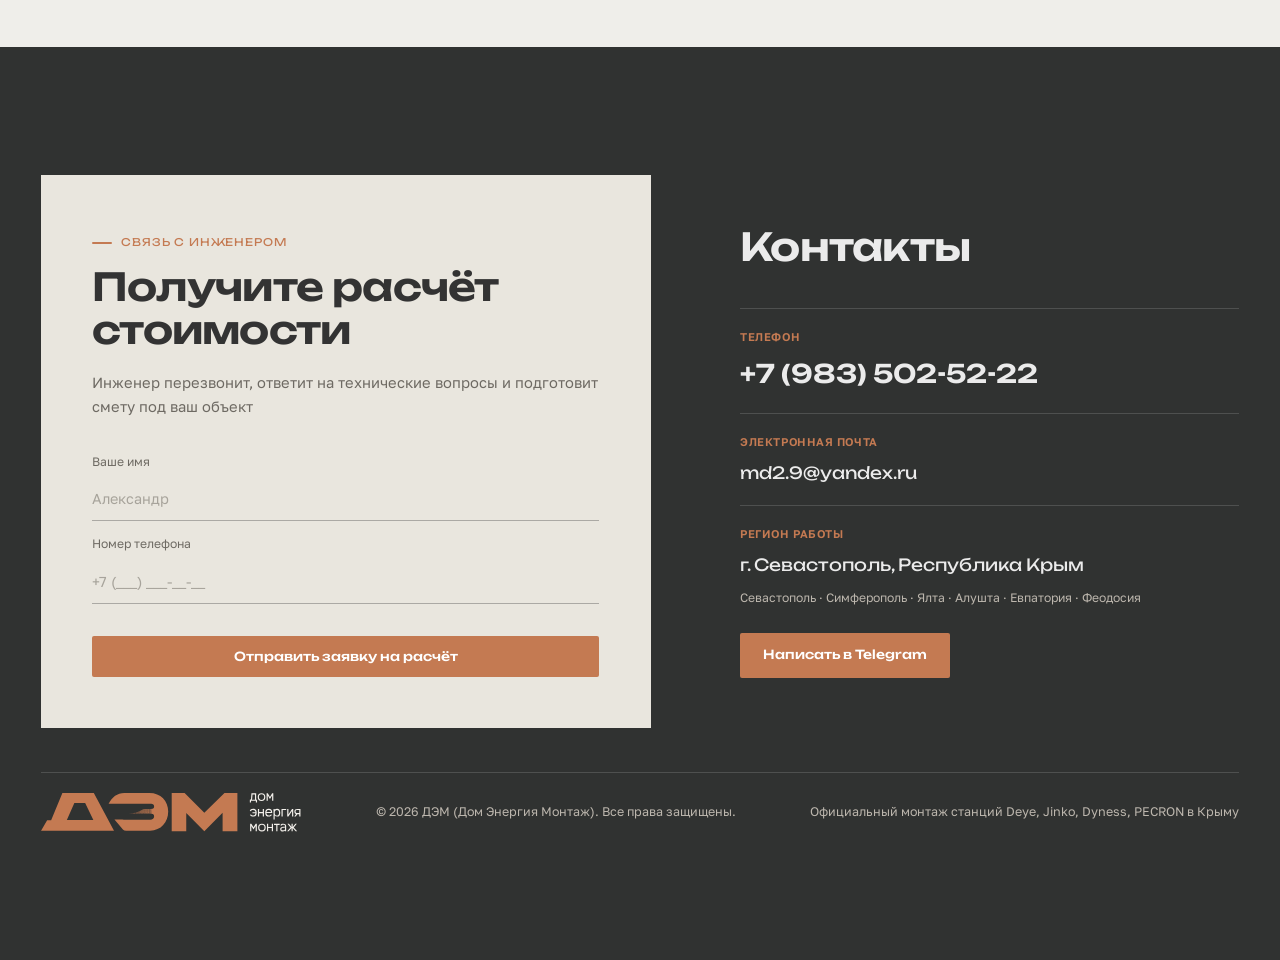
==== commit 43fb020e: "Show phone number on desktop and call icon on mobile" ====
--- a/index.html
+++ b/index.html
@@ -12,7 +12,7 @@
   <link href="https://fonts.googleapis.com/css2?family=Golos+Text:wght@400;500;600;700&family=Unbounded:wght@400;500;600;700;800&display=swap" rel="stylesheet">
 
   <link rel="stylesheet" href="css/style.css">
-  <link rel="stylesheet" href="css/refinements.css?v=20261018-icon-hover">
+  <link rel="stylesheet" href="css/refinements.css?v=20261018-responsive-phone">
   <link rel="stylesheet" href="css/quiz.css?v=20261011-mobile">
 </head>
 <body>
@@ -40,7 +40,11 @@
       <div class="header-right">
         <a href="https://t.me/+79835025222" target="_blank" class="icon-btn" title="Написать в Telegram" aria-label="Telegram"><img src="assets/icons/send.svg" width="22" height="22" alt="">
         </a>
-        <a href="tel:+79835025222" class="icon-btn header-call" title="Позвонить" aria-label="Позвонить: +7 983 502-52-22"><img src="assets/icons/phone.svg" width="22" height="22" alt=""></a>
+        <a href="tel:+79835025222" class="header-phone header-phone-desktop" aria-label="Позвонить: +7 983 502-52-22">
+          <span class="header-phone-num">+7 (983) 502-52-22</span>
+          <span class="header-phone-sub">Севастополь и Крым</span>
+        </a>
+        <a href="tel:+79835025222" class="icon-btn header-call-mobile" title="Позвонить" aria-label="Позвонить: +7 983 502-52-22"><img src="assets/icons/phone.svg" width="22" height="22" alt=""></a>
         <button class="btn btn-primary btn-sm open-lead-modal" data-title="Заказ консультации инженера">Консультация</button>
         <button class="burger" id="burgerToggle" aria-label="Открыть меню" aria-expanded="false"><span></span><span></span><span></span></button>
       </div>
--- a/css/refinements.css
+++ b/css/refinements.css
@@ -185,6 +185,16 @@
   #kits .menu-thumb, .offer-media > img { transition: none; transform: none; }
 }
 
+/* Full phone number on larger screens, compact call action on phones. */
+.header-call-mobile { display: none; }
+@media (min-width: 601px) {
+  .header-phone.header-phone-desktop { display: flex; }
+}
+@media (max-width: 600px) {
+  .header-phone-desktop { display: none; }
+  .header-call-mobile { display: flex; }
+}
+
 .mobile-rail-nav { display: none; }
 /* Phone layouts use horizontal browsing, two-column indexes and image pairs. */
 @media (max-width: 600px) {
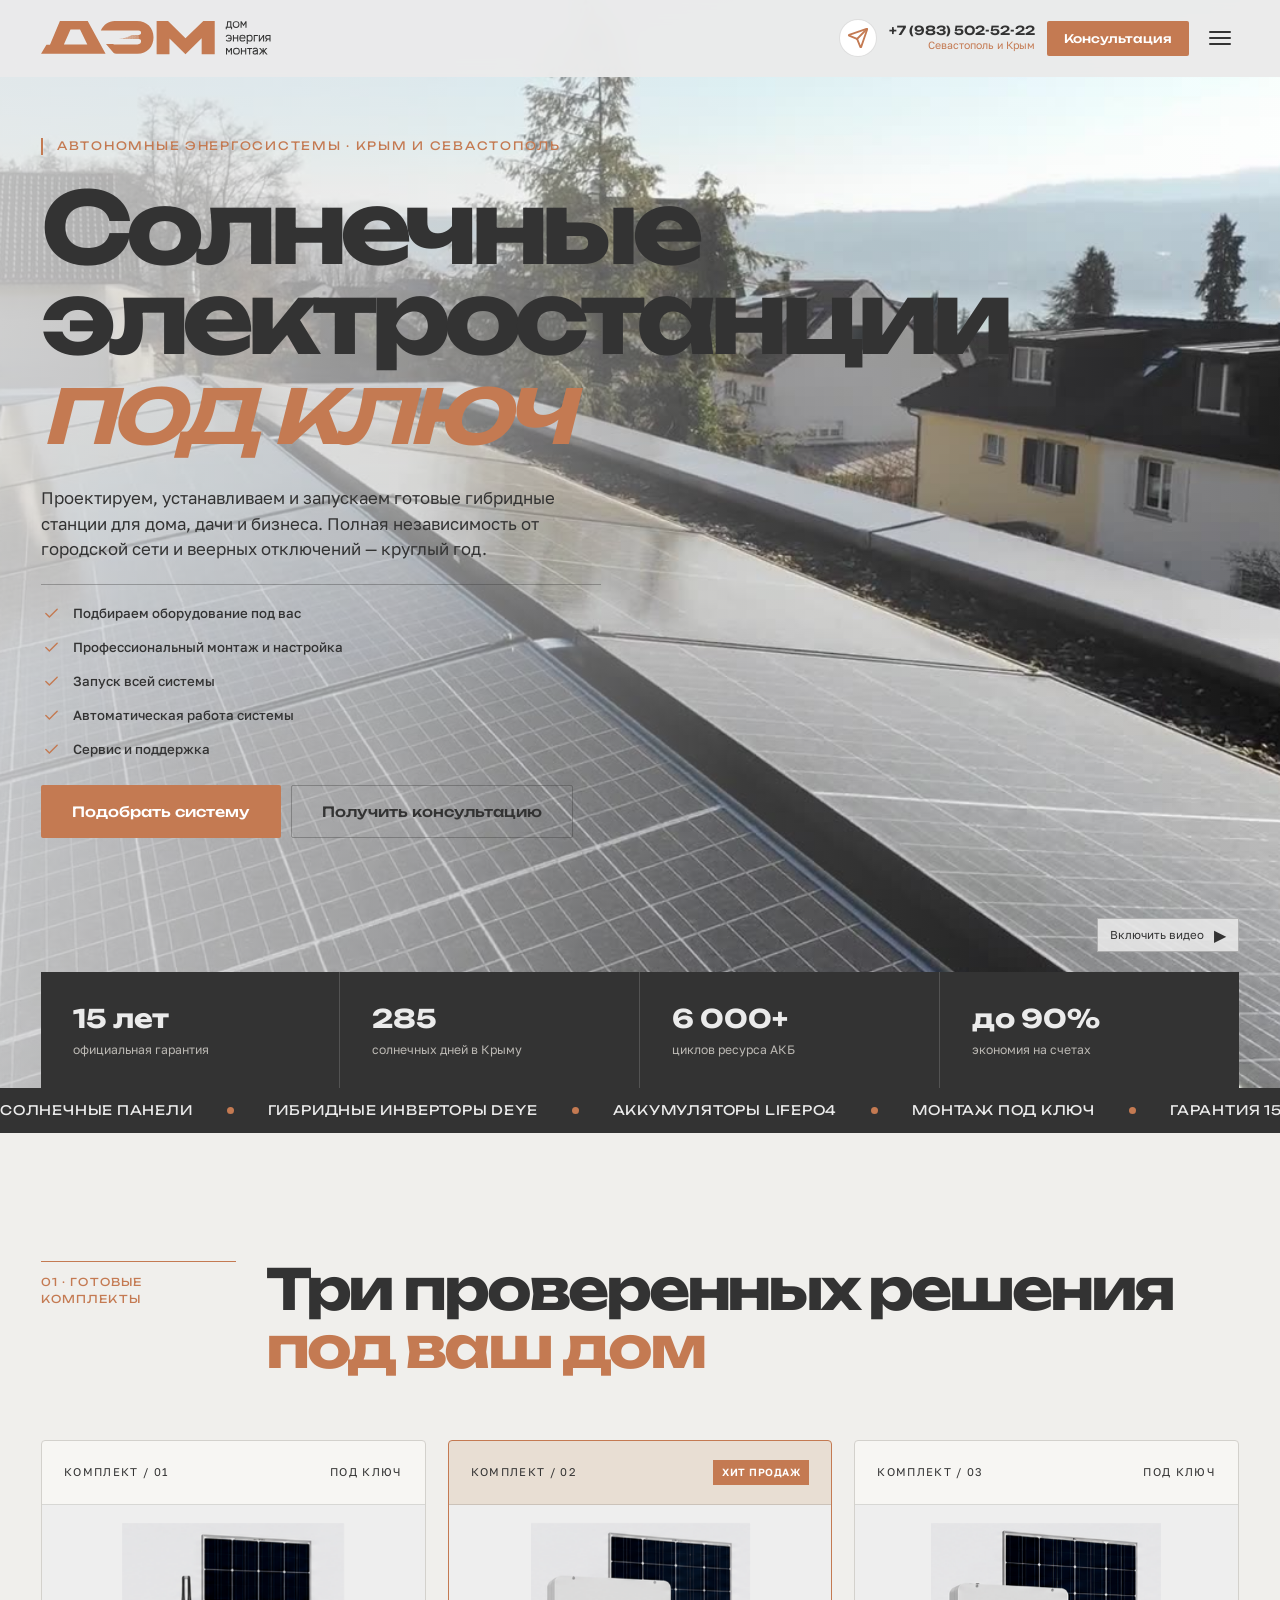
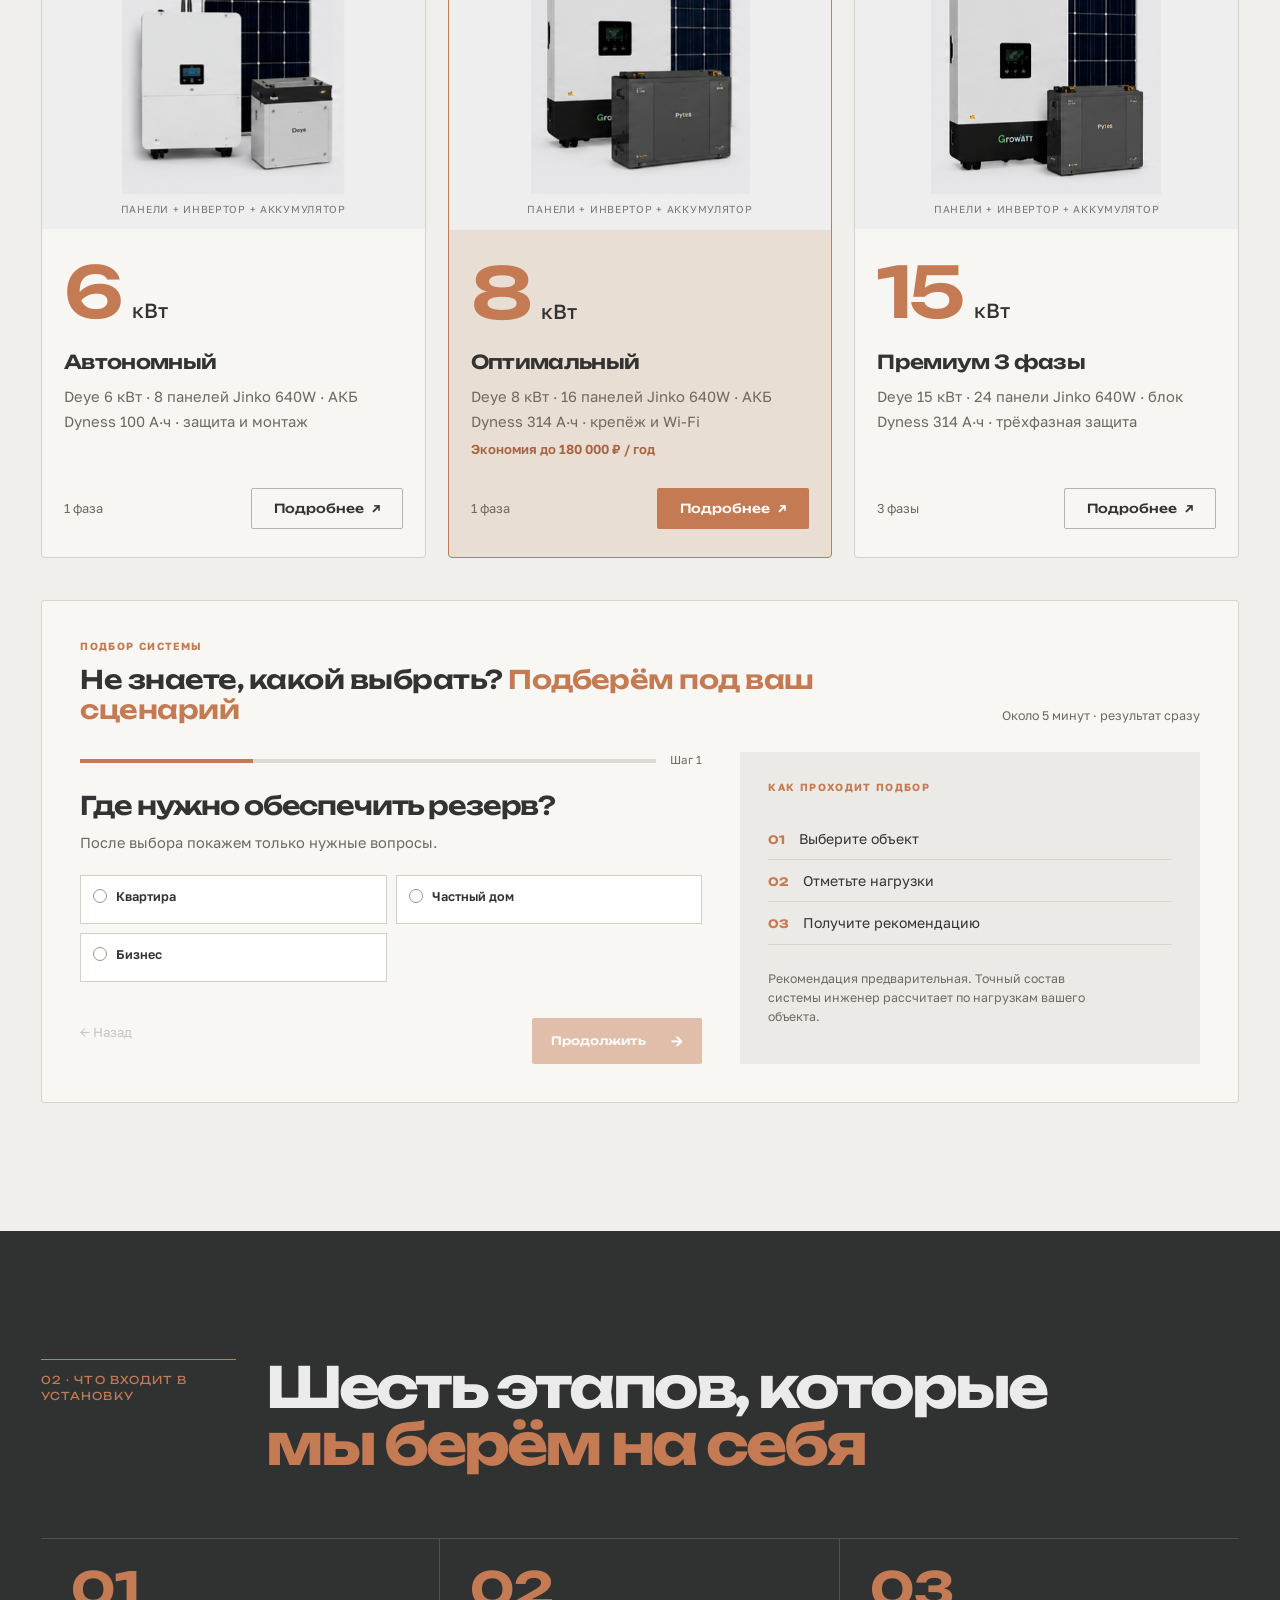
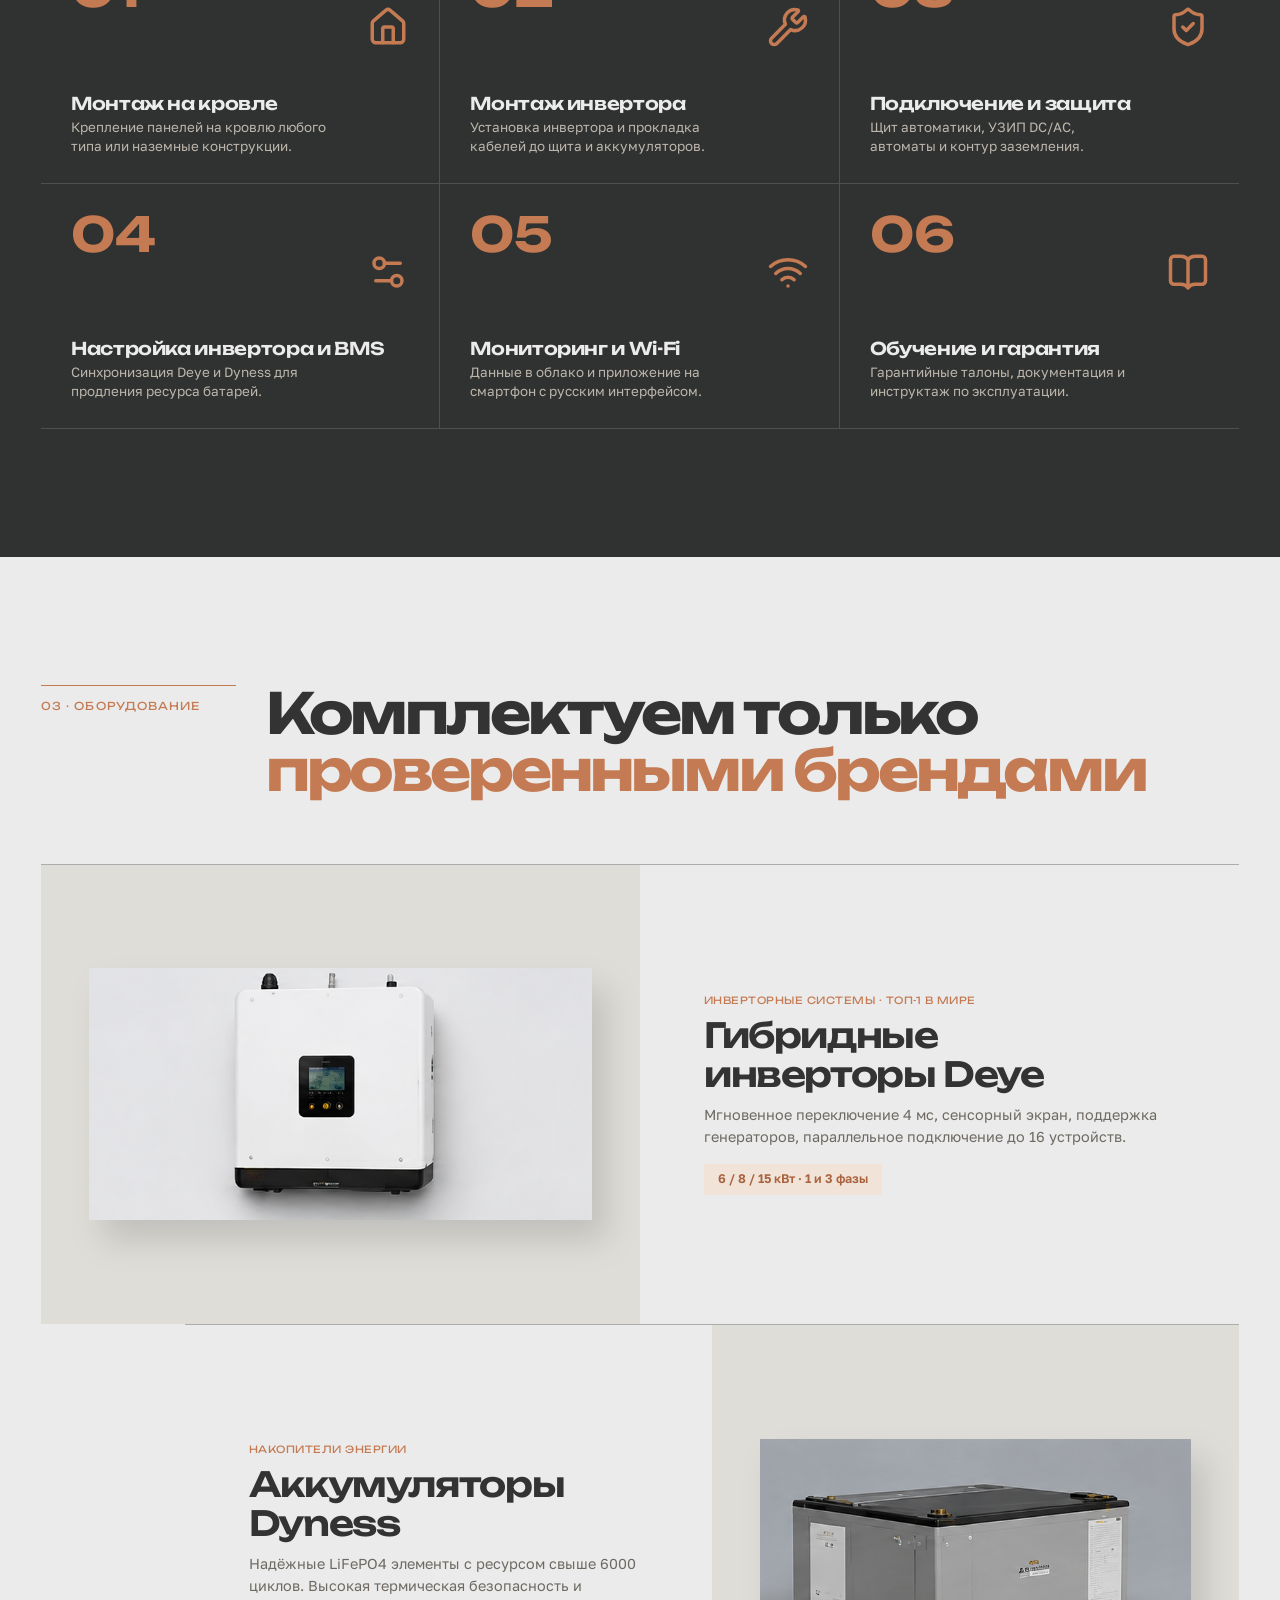
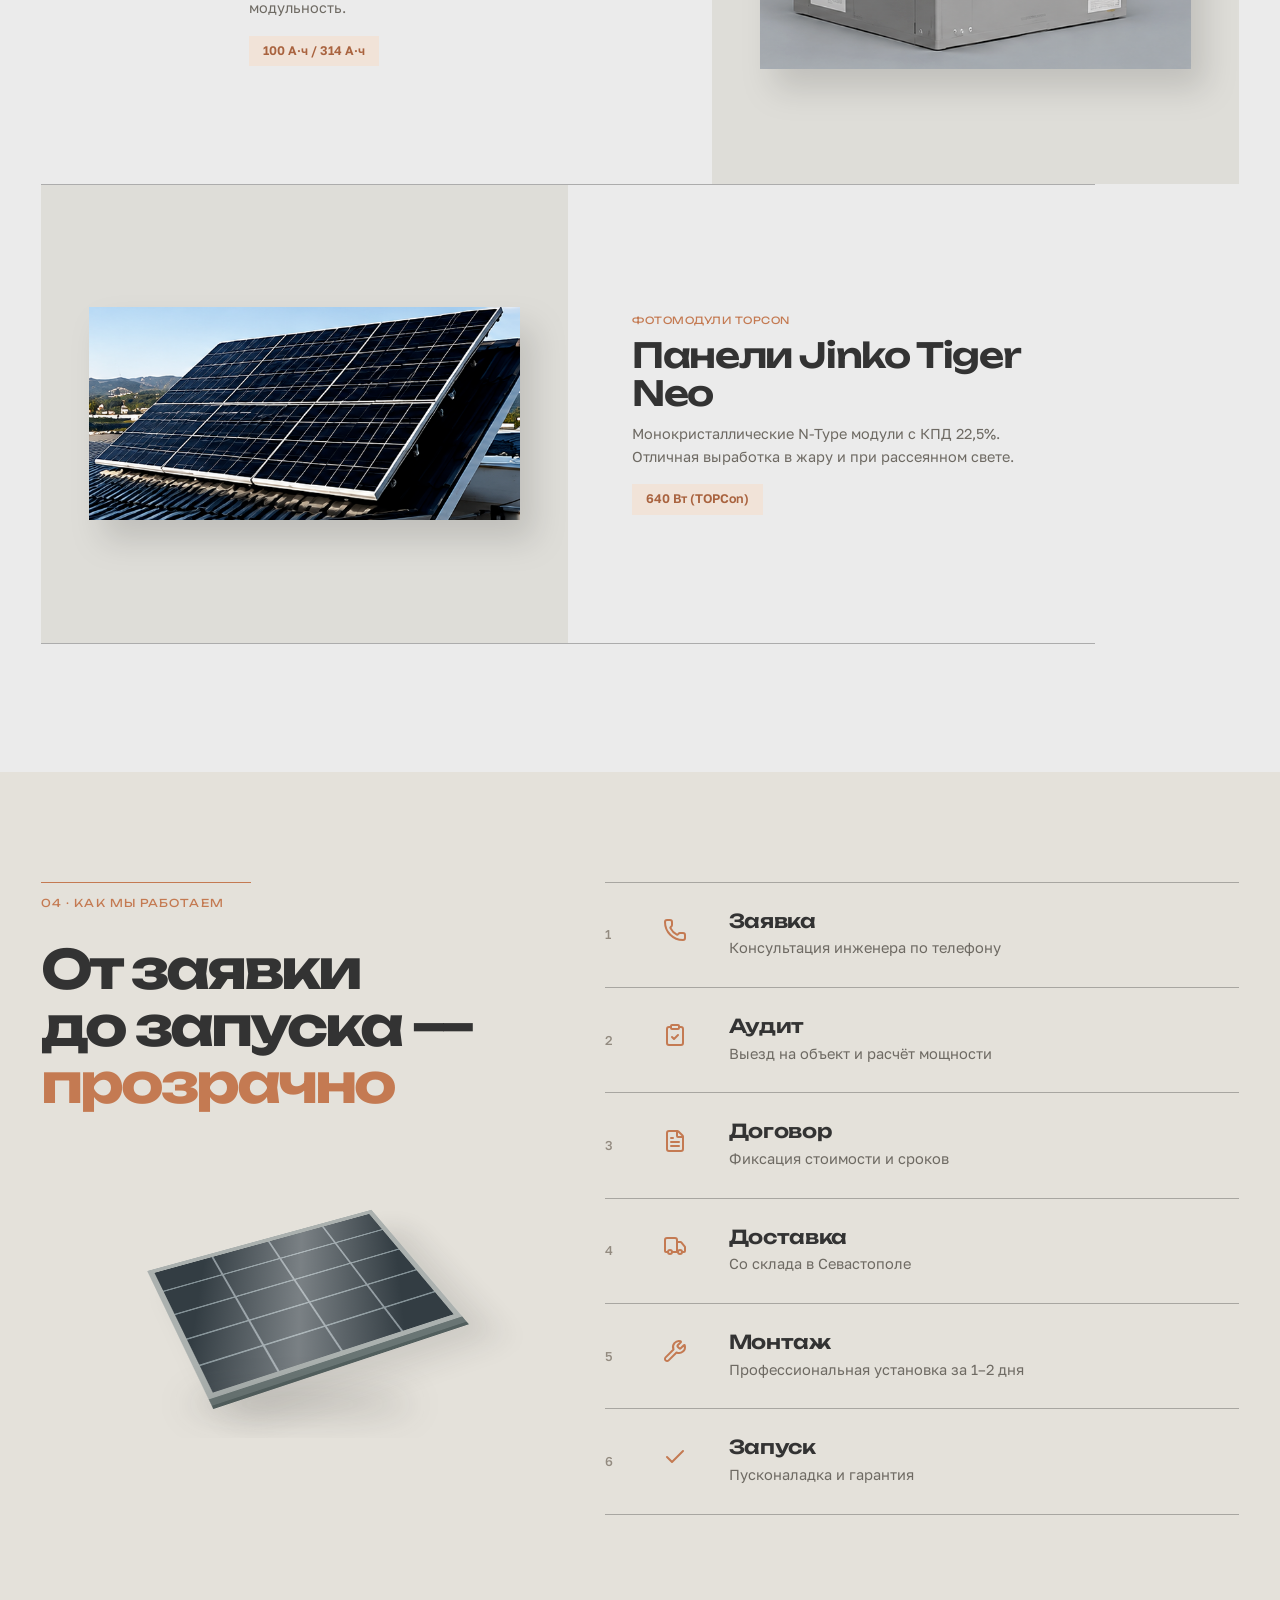
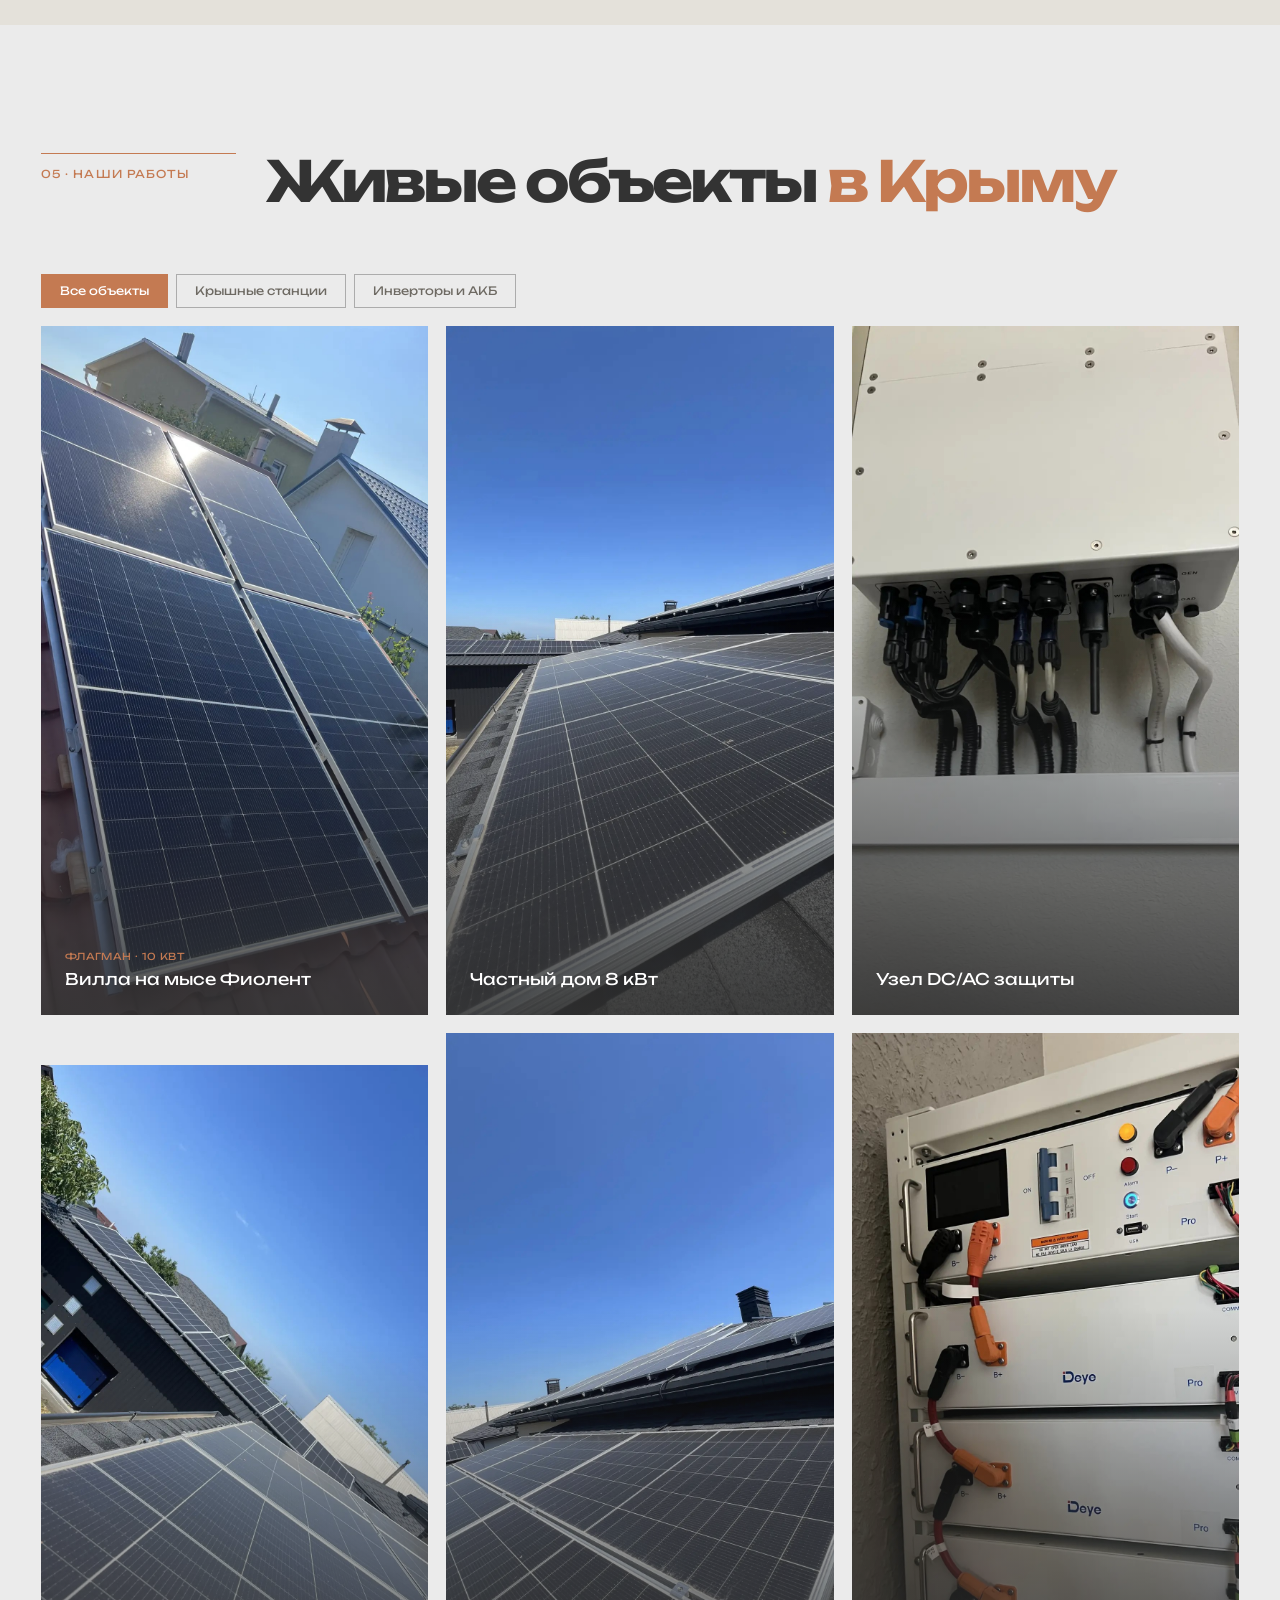
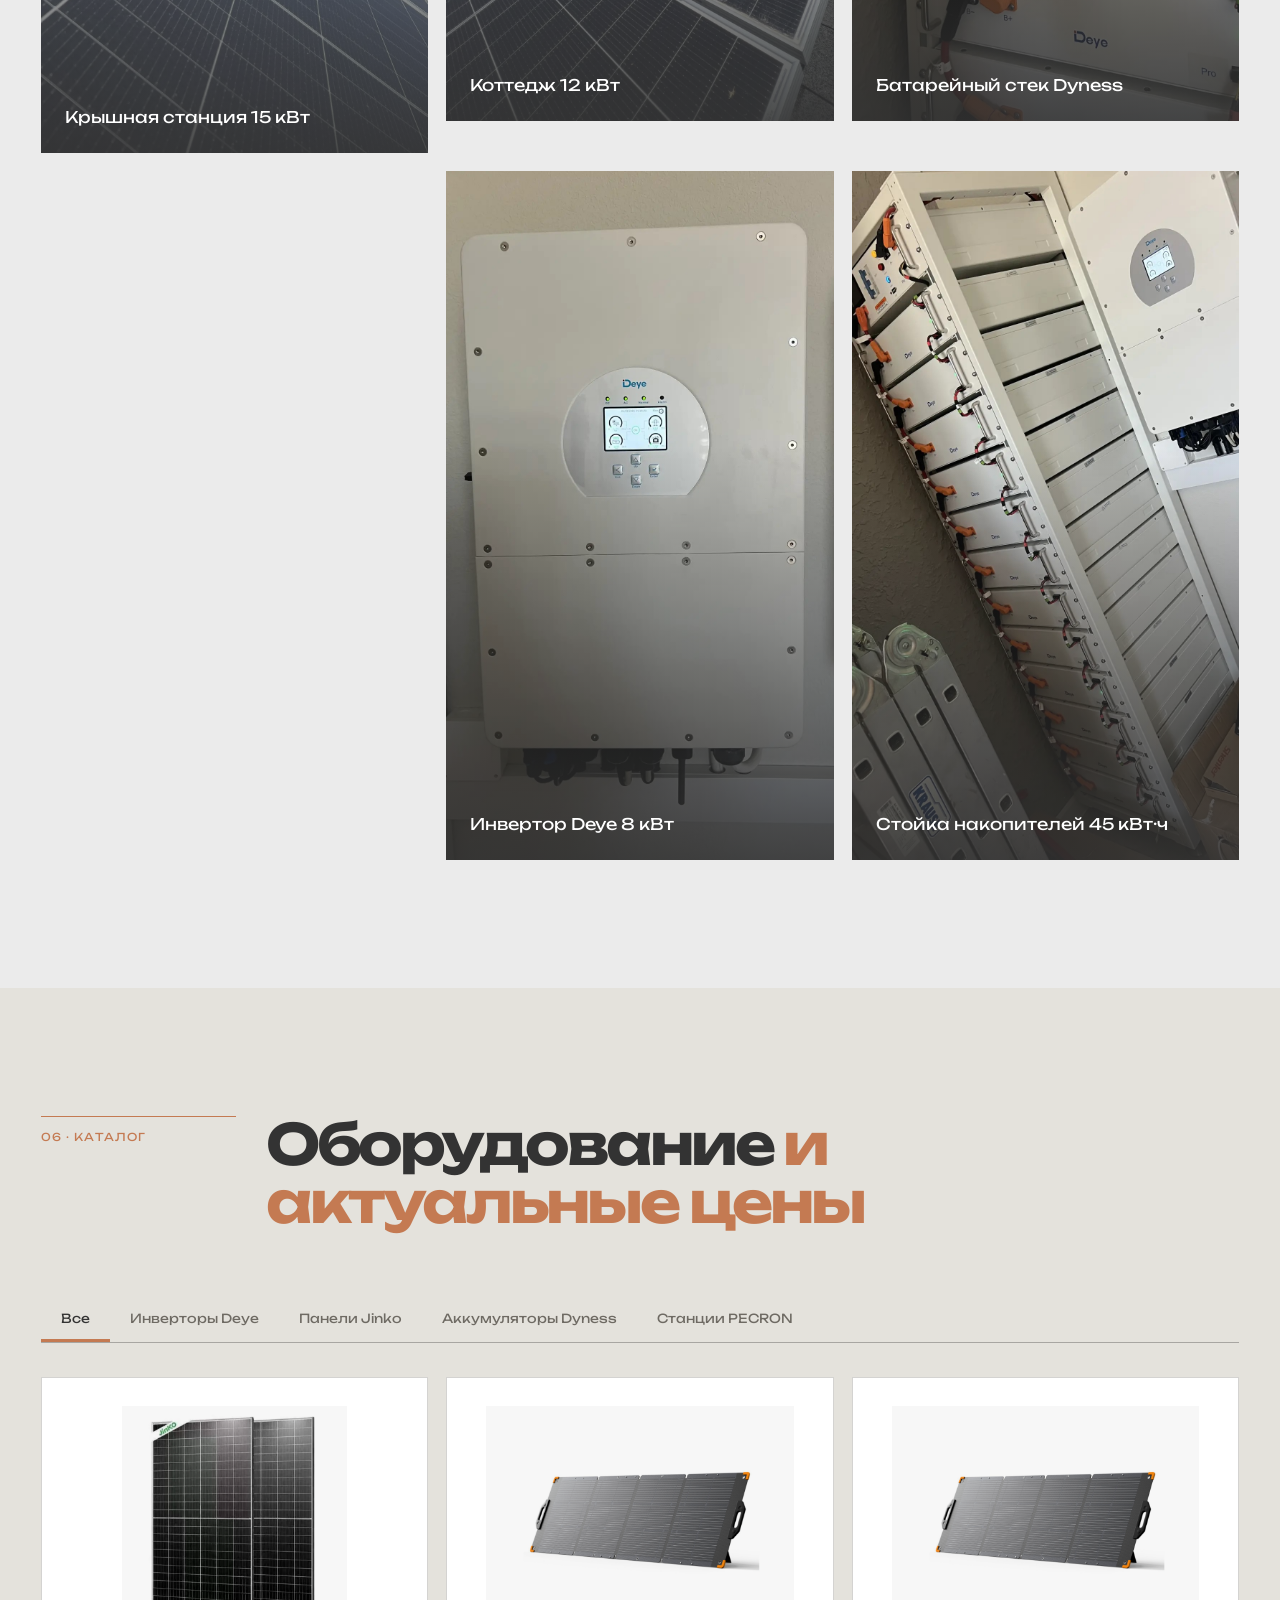
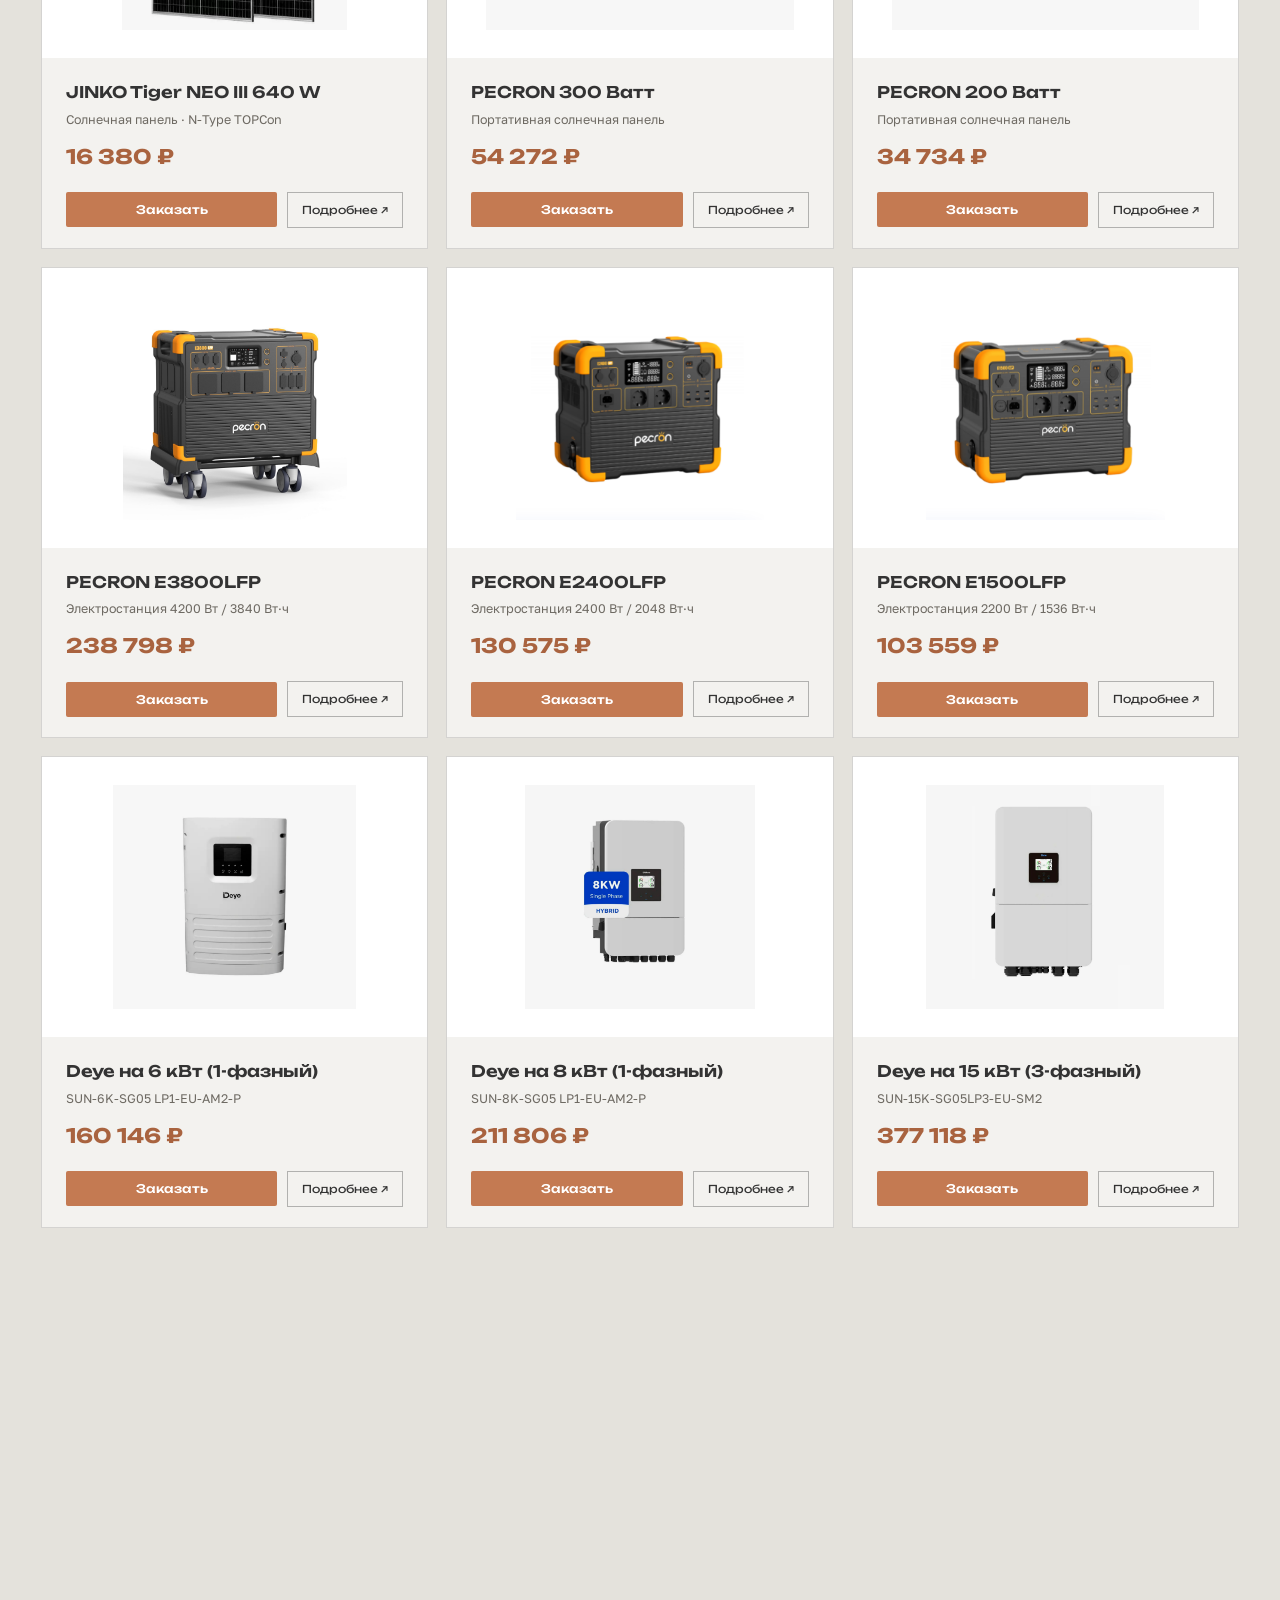
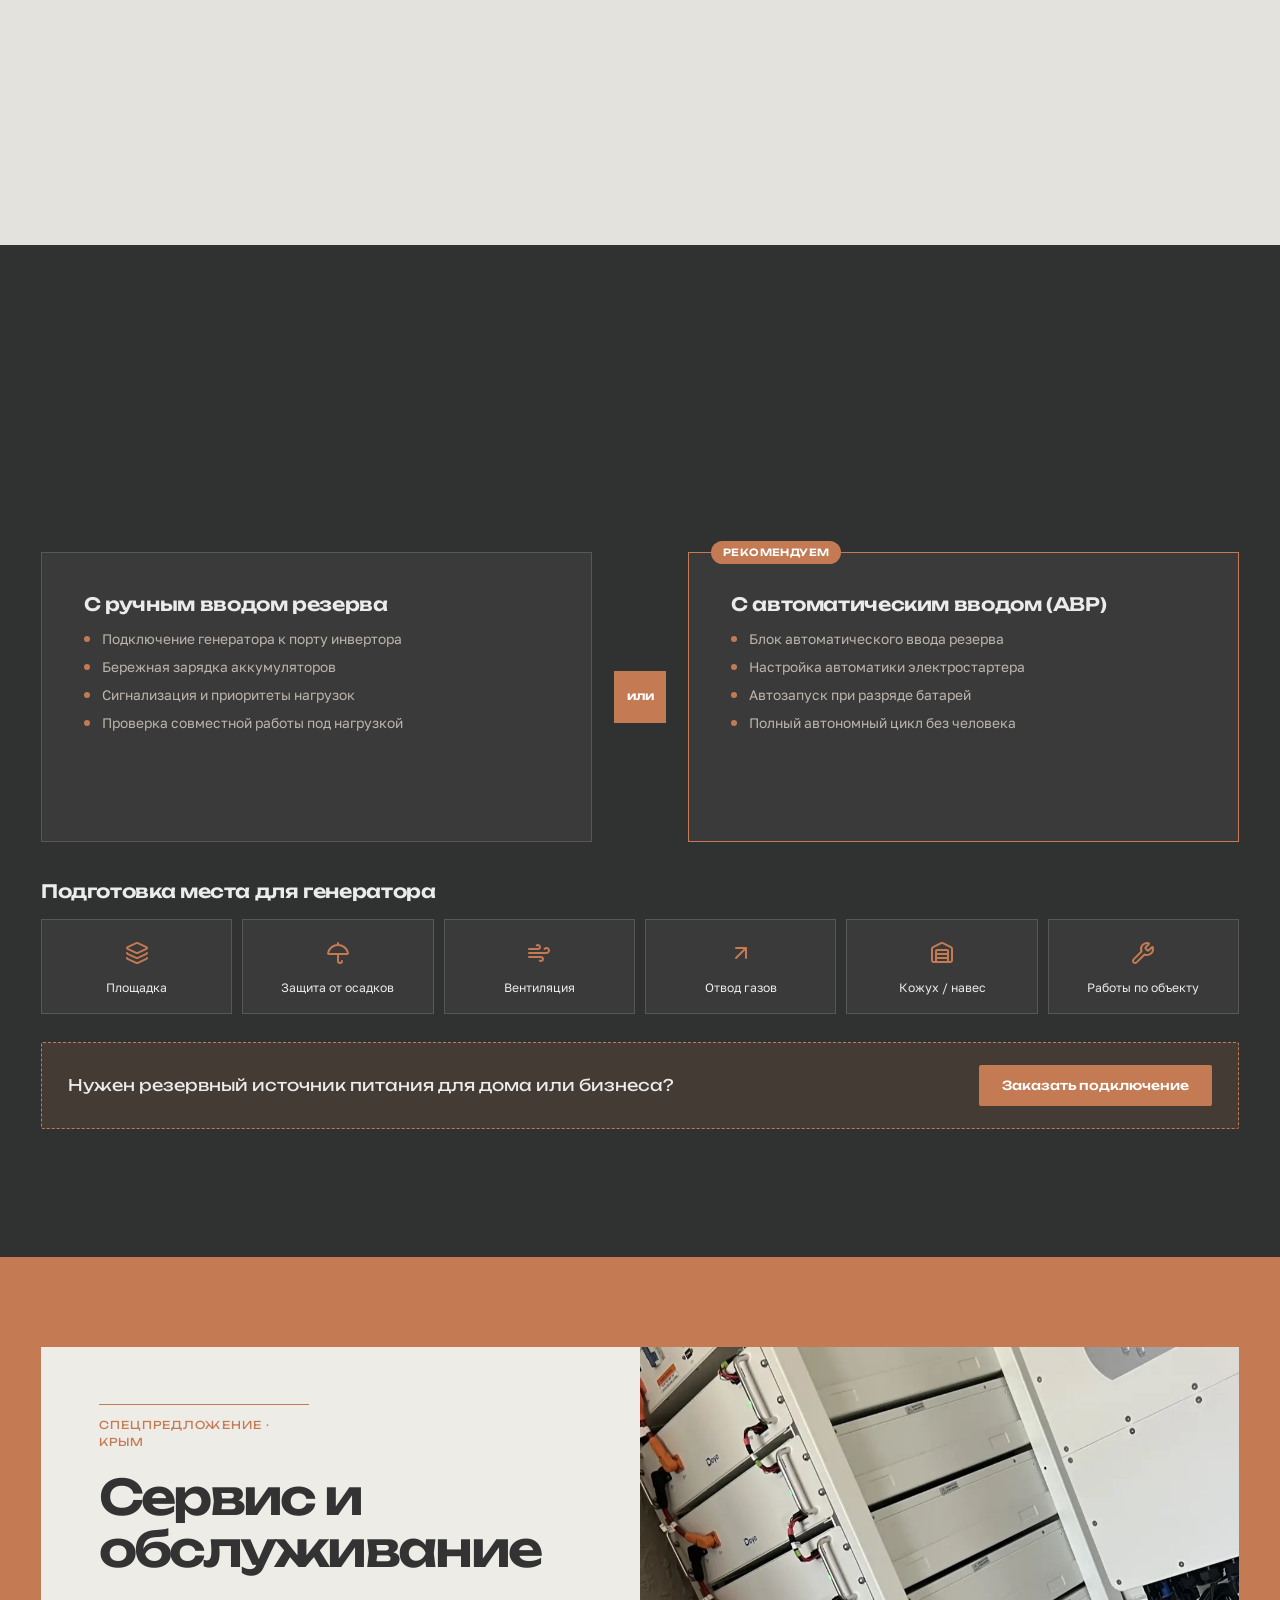
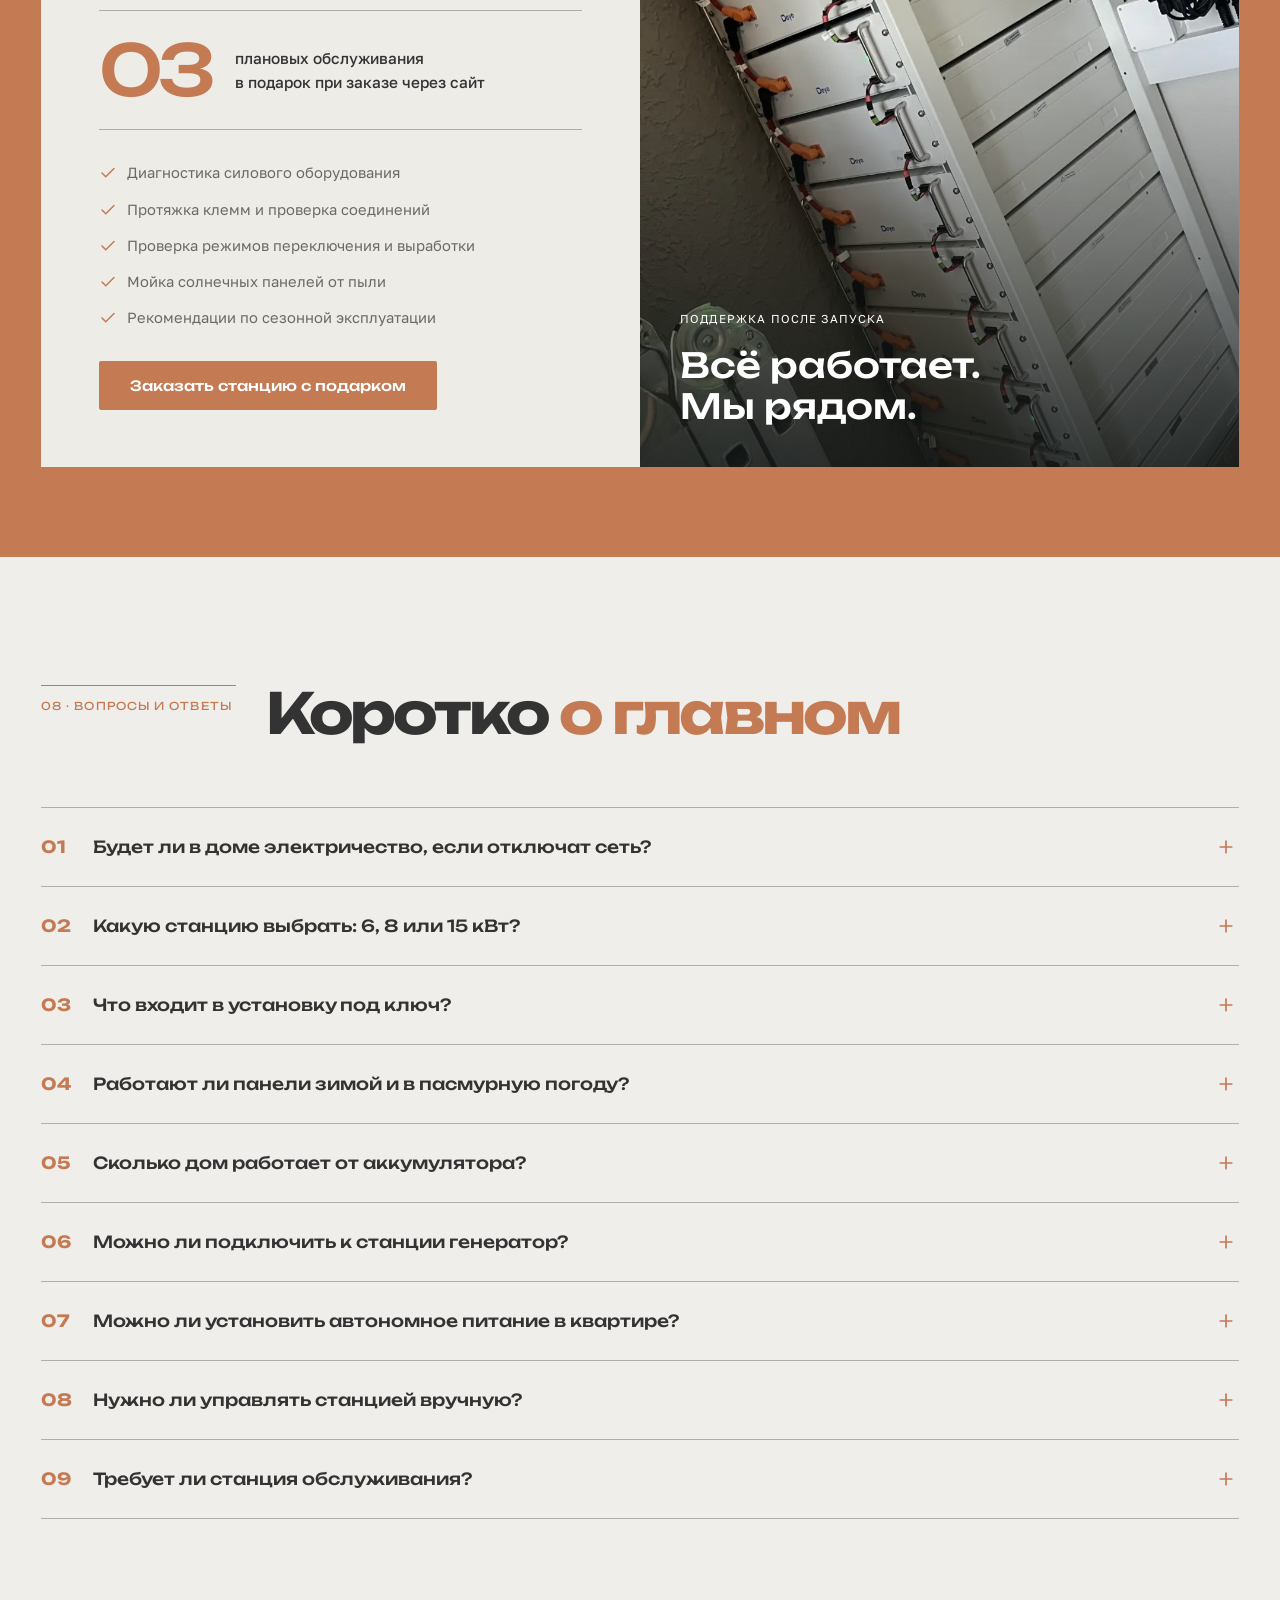
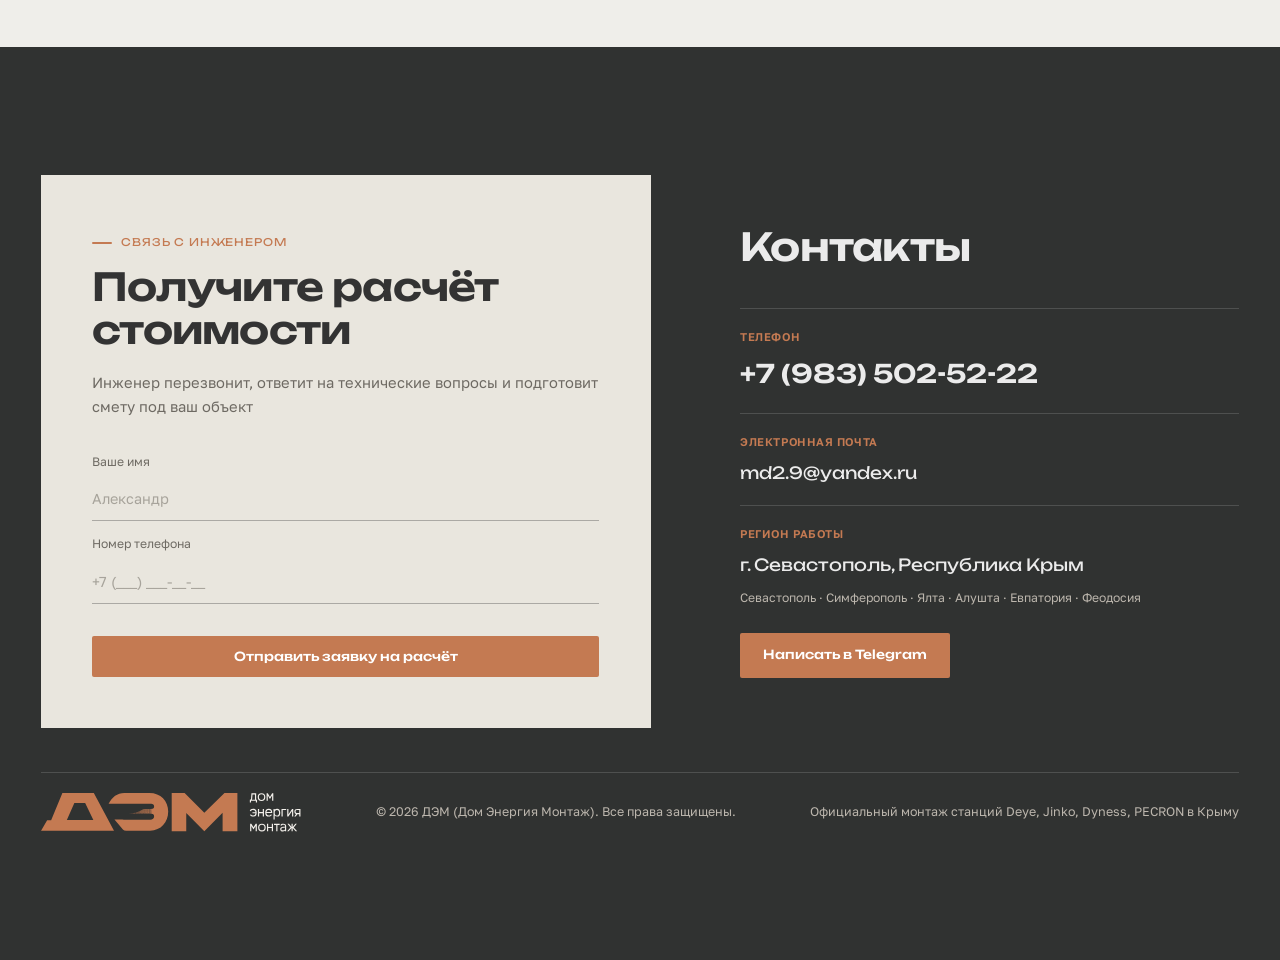
==== commit b03b051f: "Fix Russian phone prefix in lead forms" ====
--- a/index.html
+++ b/index.html
@@ -664,7 +664,7 @@
   <!-- Уведомление -->
   <div class="toast" id="toast">Спасибо! Заявка зарегистрирована. Инженер ДЭМ свяжется с вами.</div>
 
-  <script src="js/main.js?v=20261017-leads"></script>
+  <script src="js/main.js?v=20261018-phone-prefix"></script>
   <script src="js/quiz.js?v=20261011-mobile"></script>
 </body>
 </html>
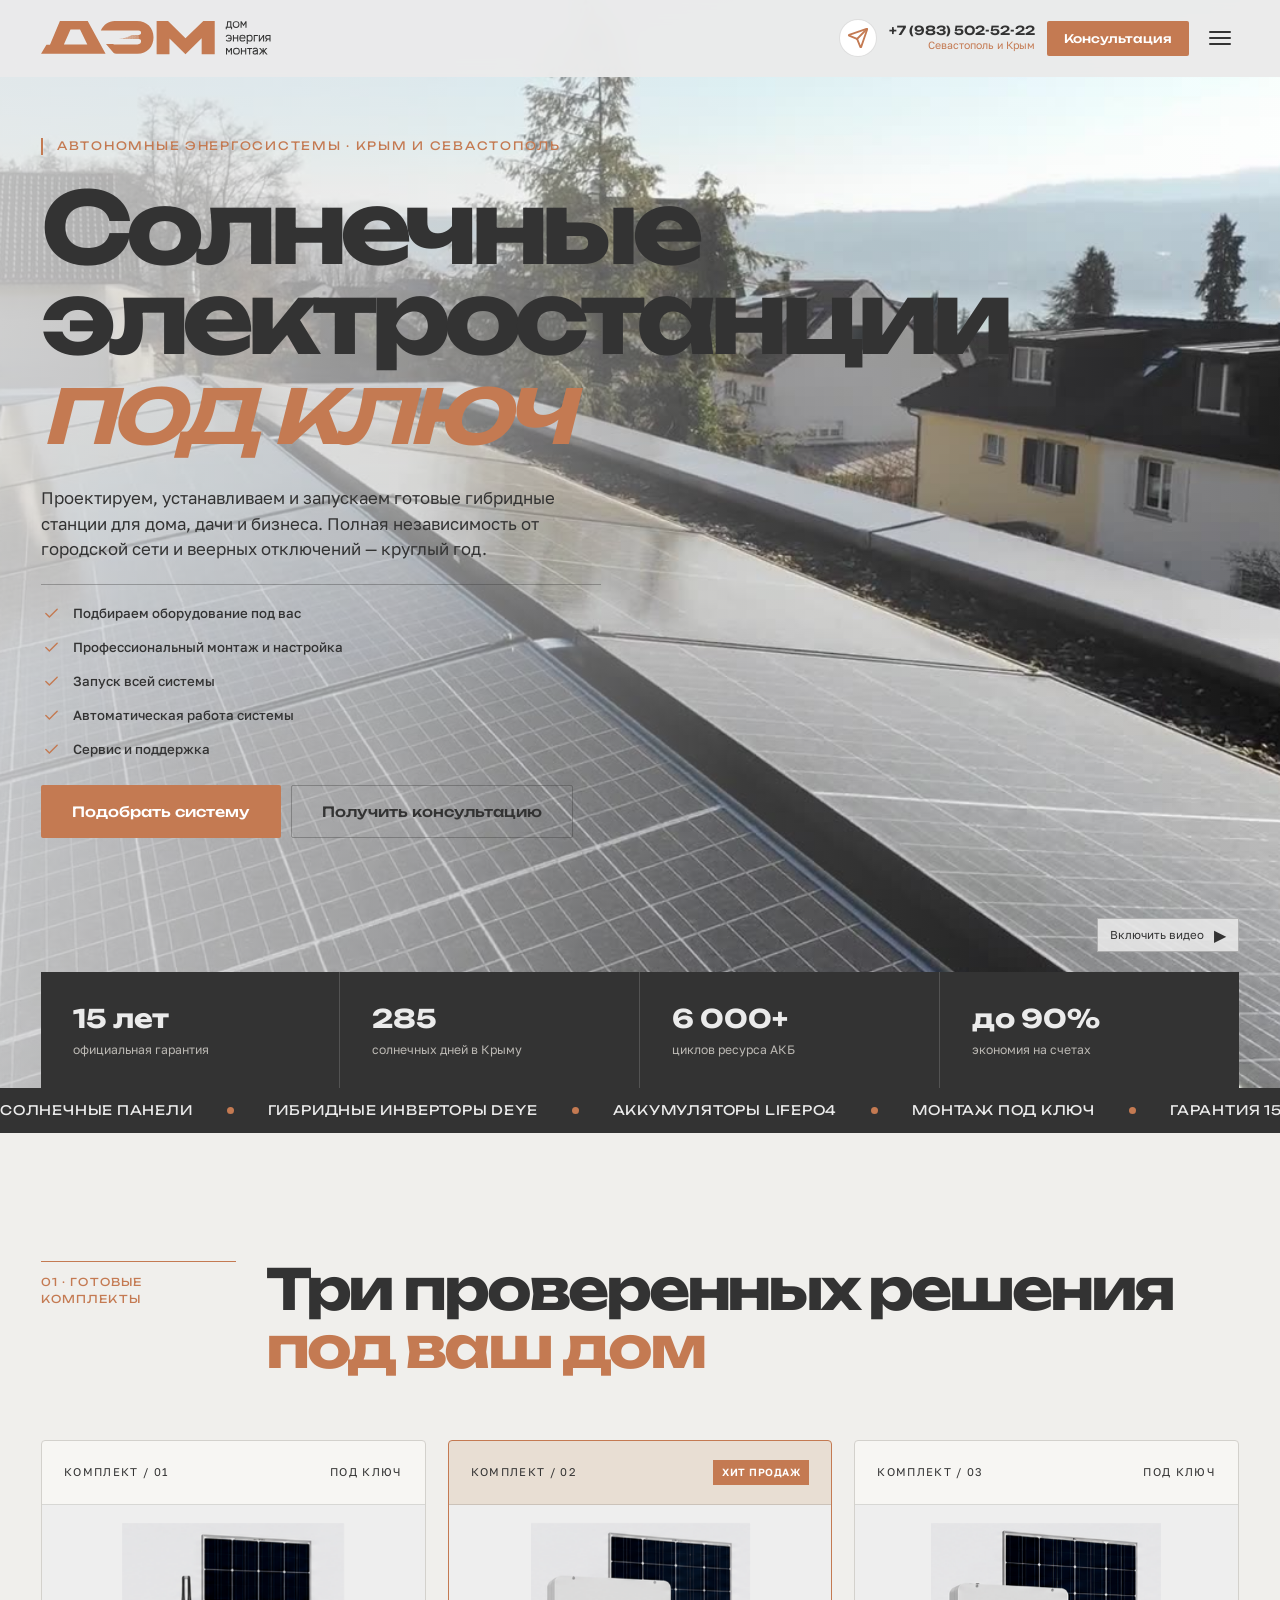
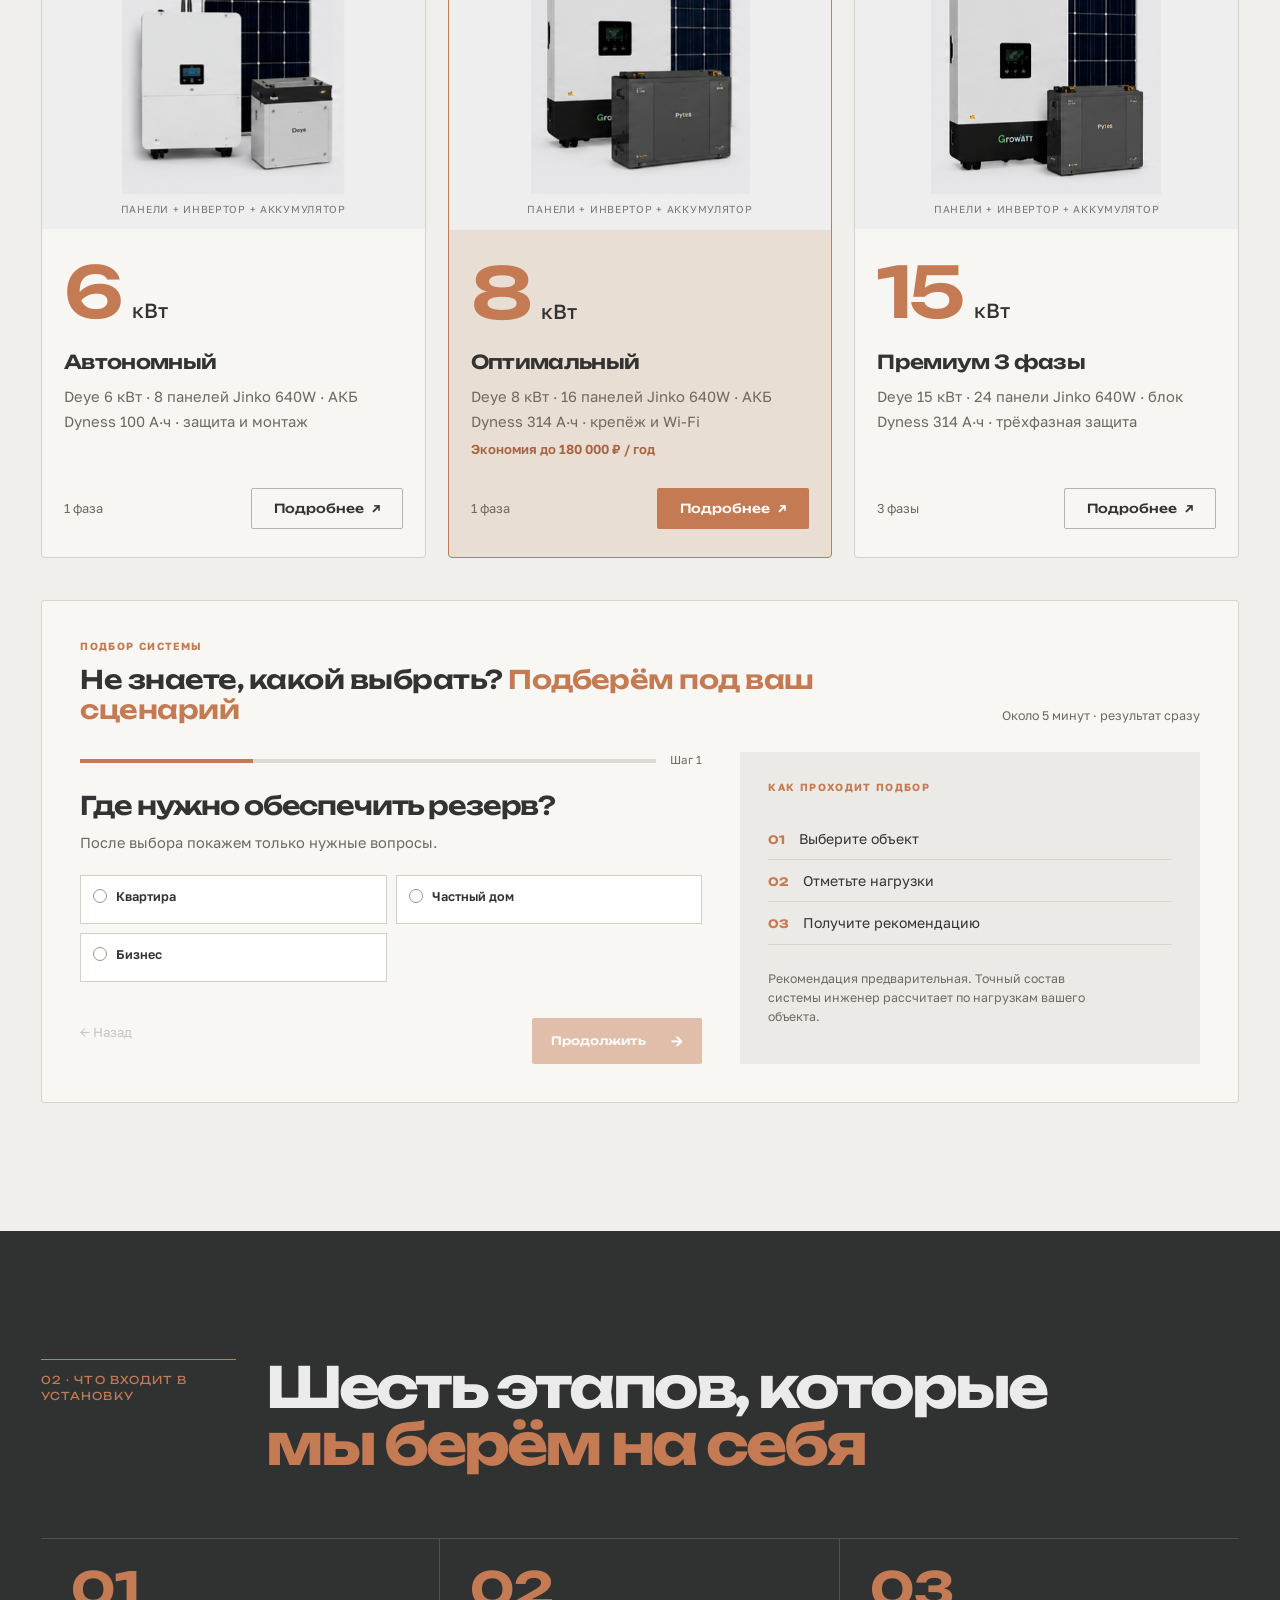
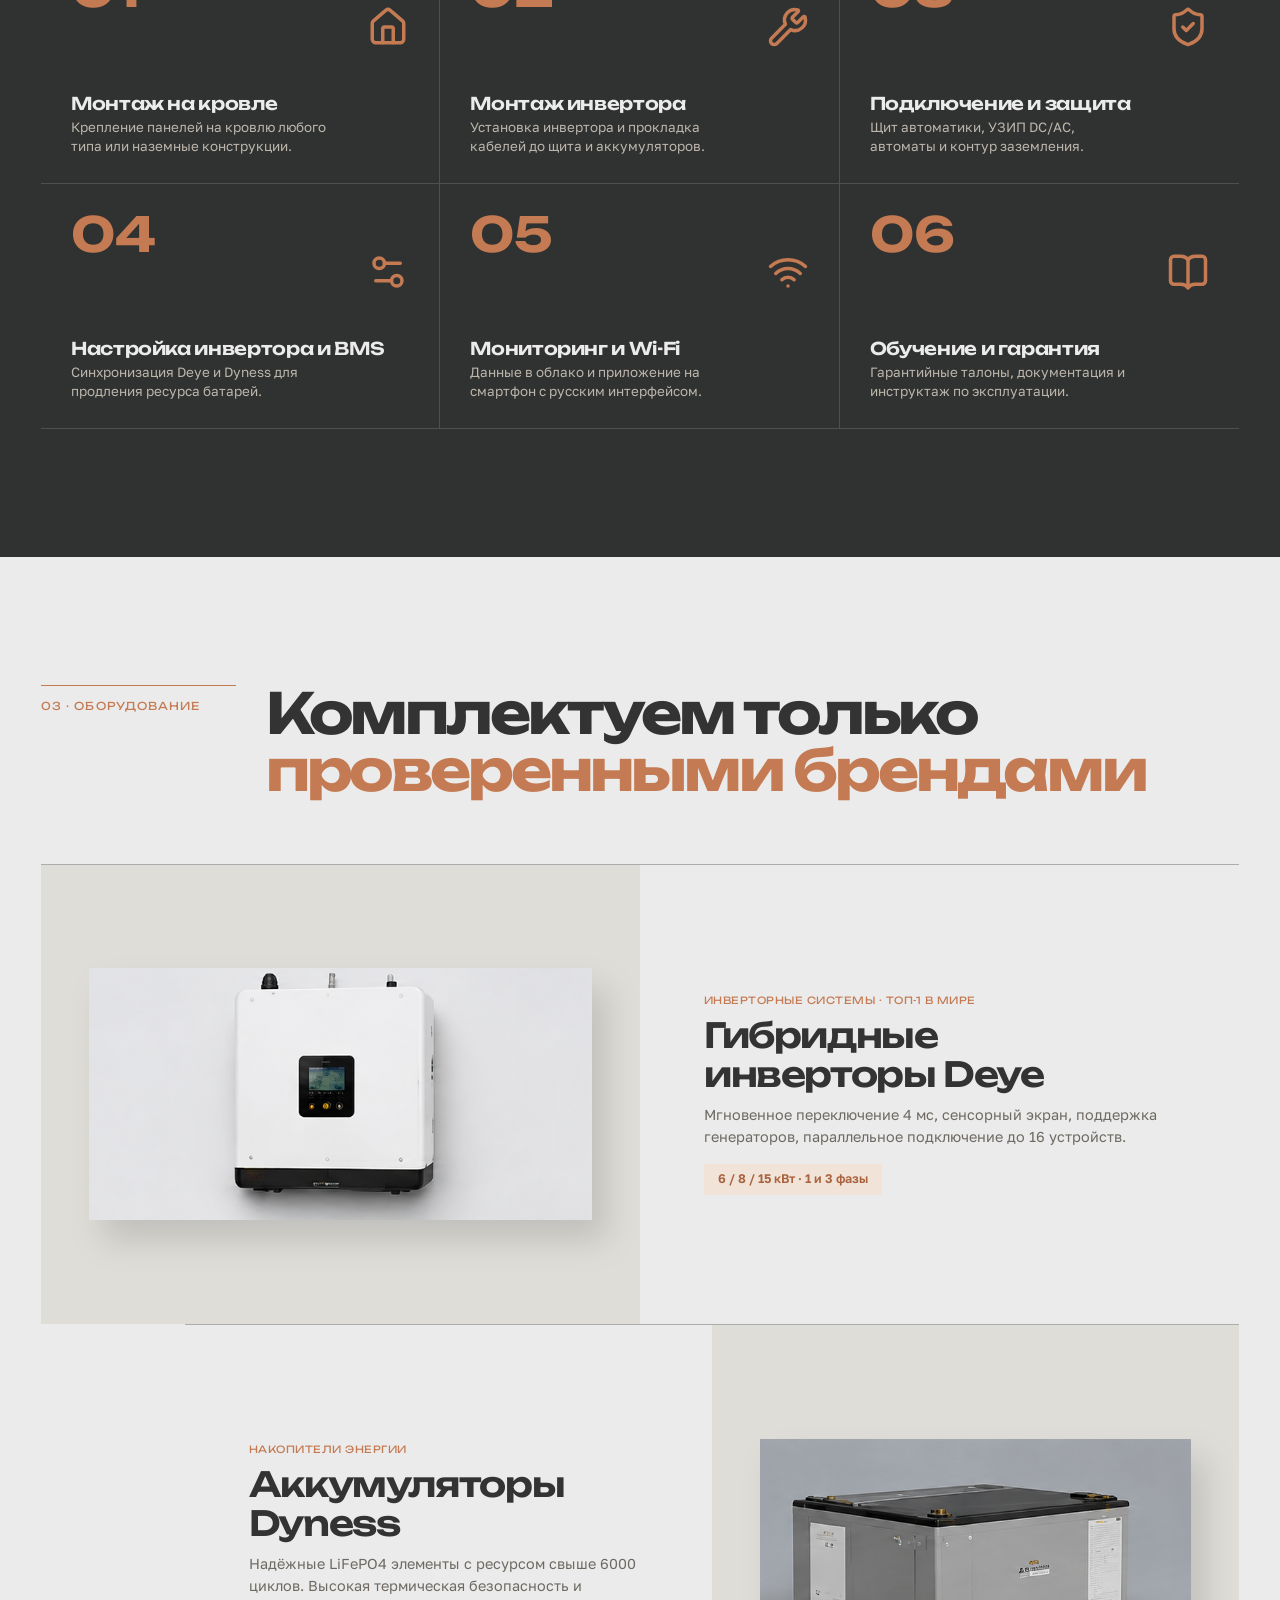
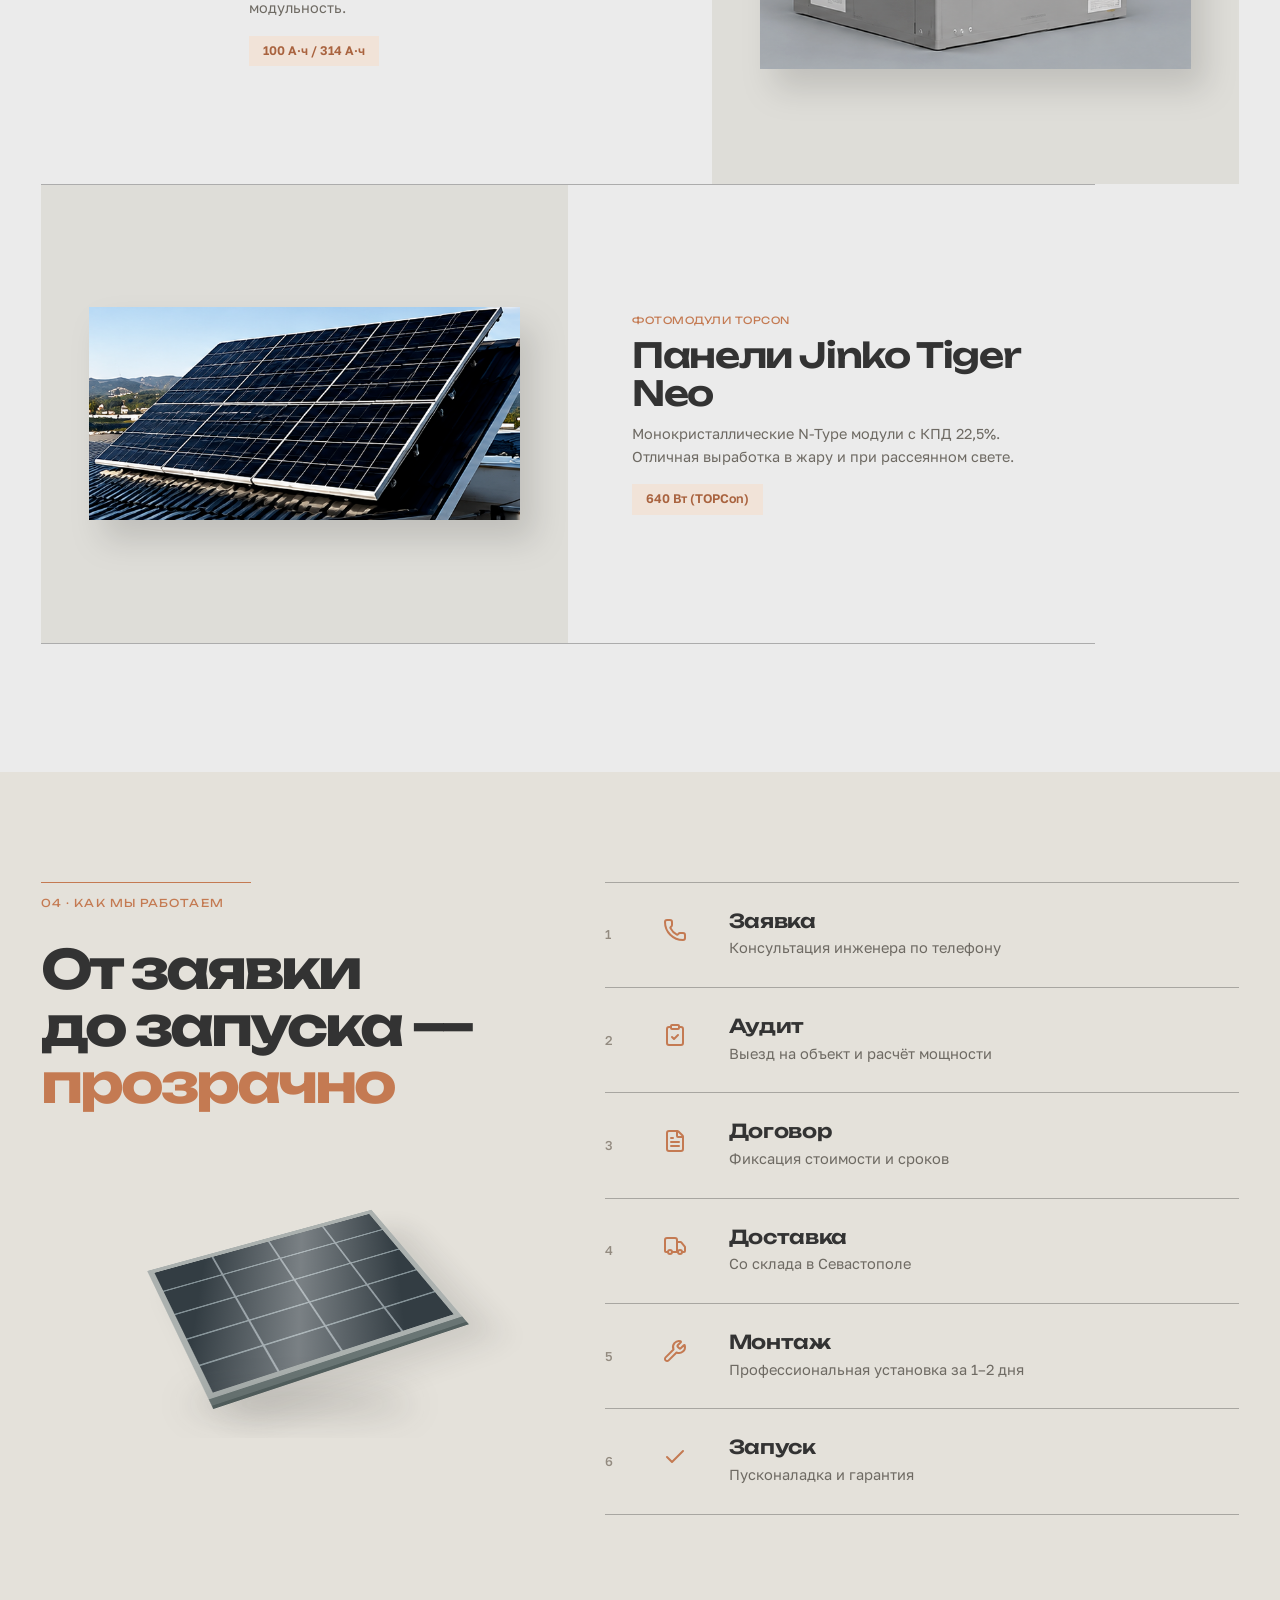
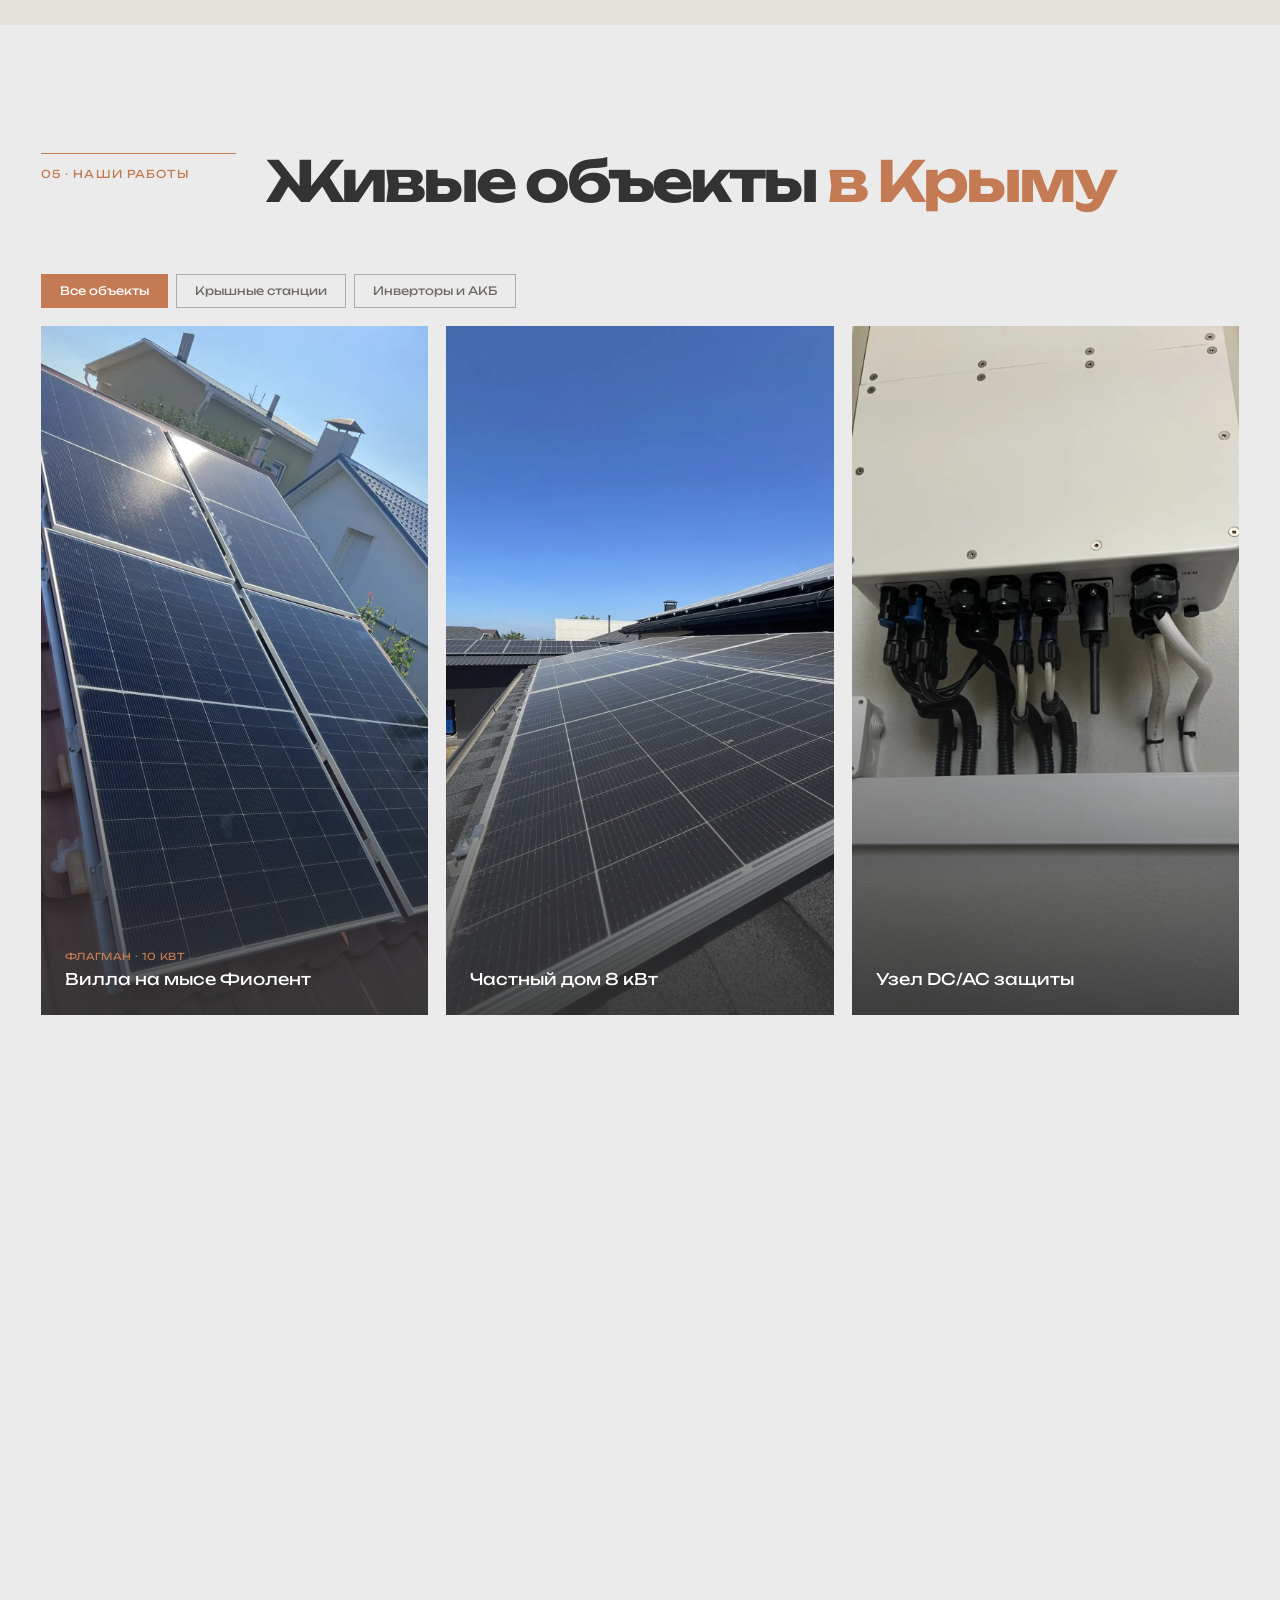
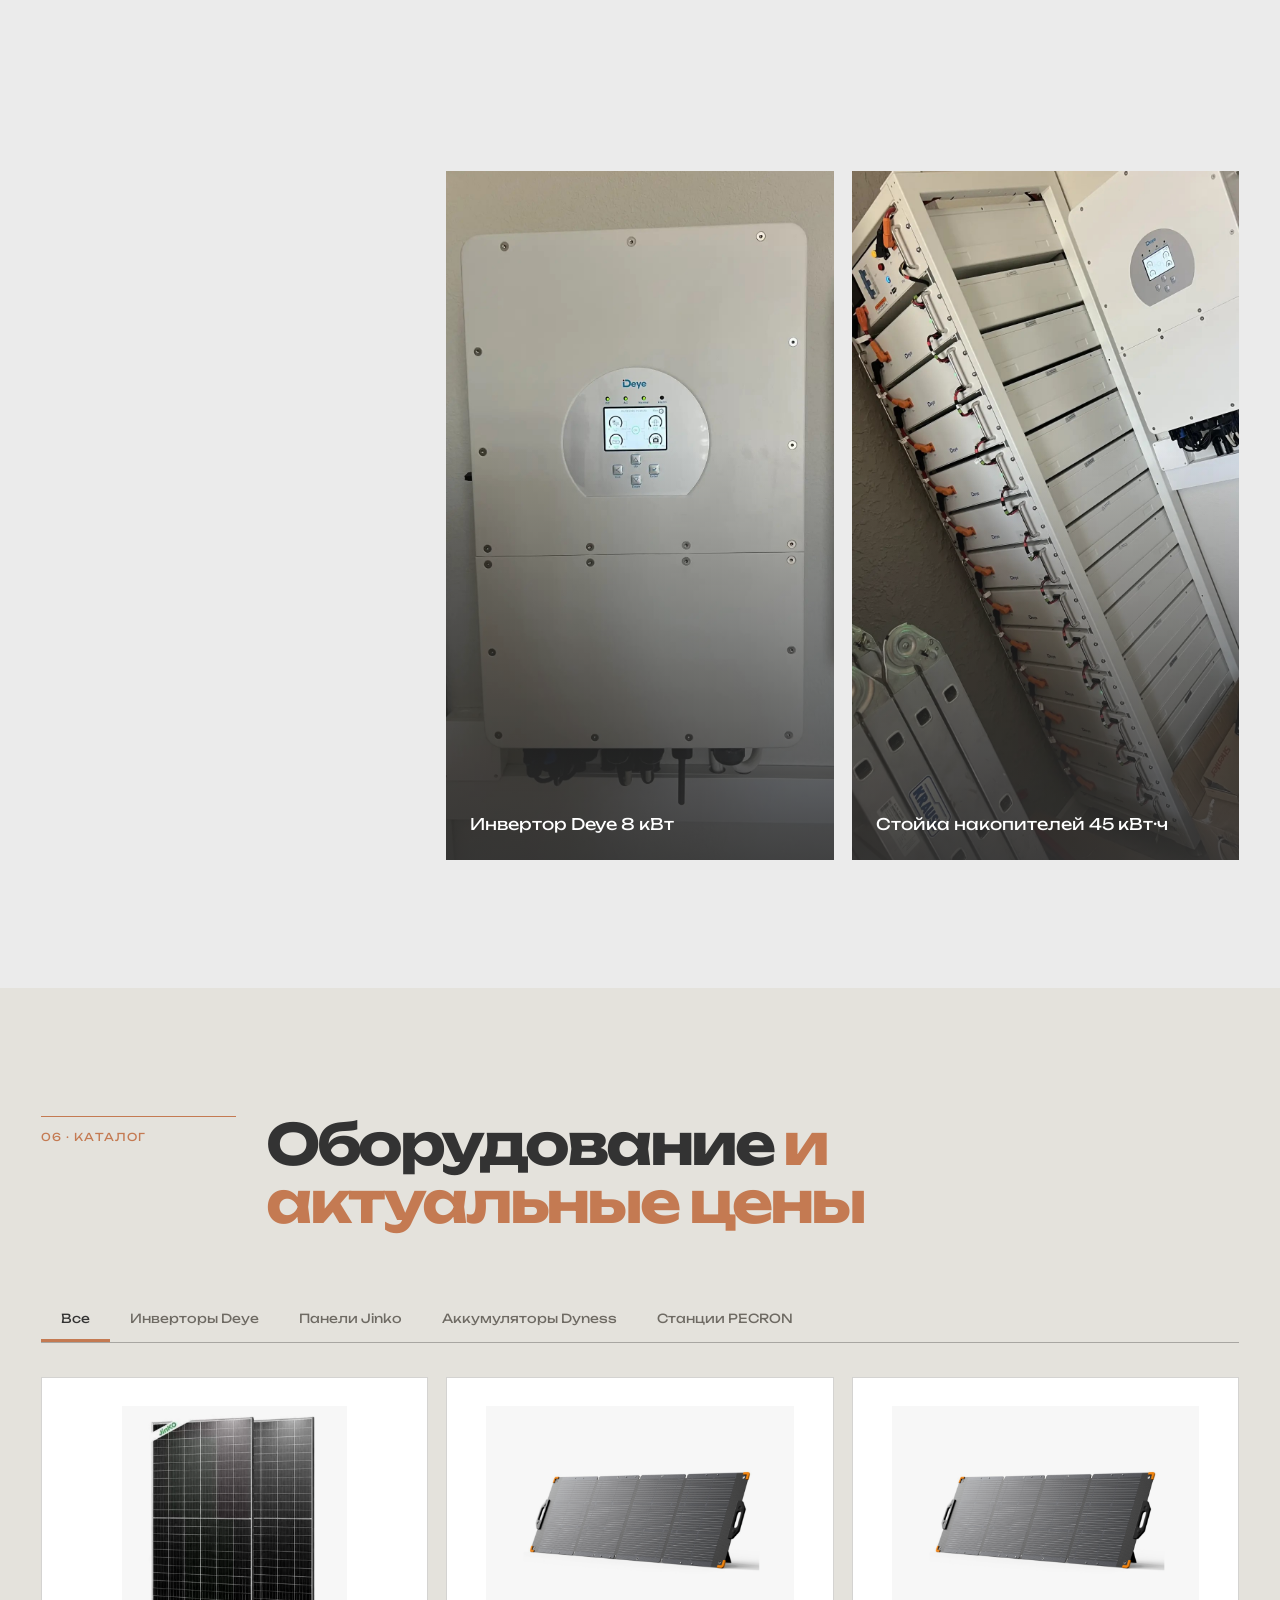
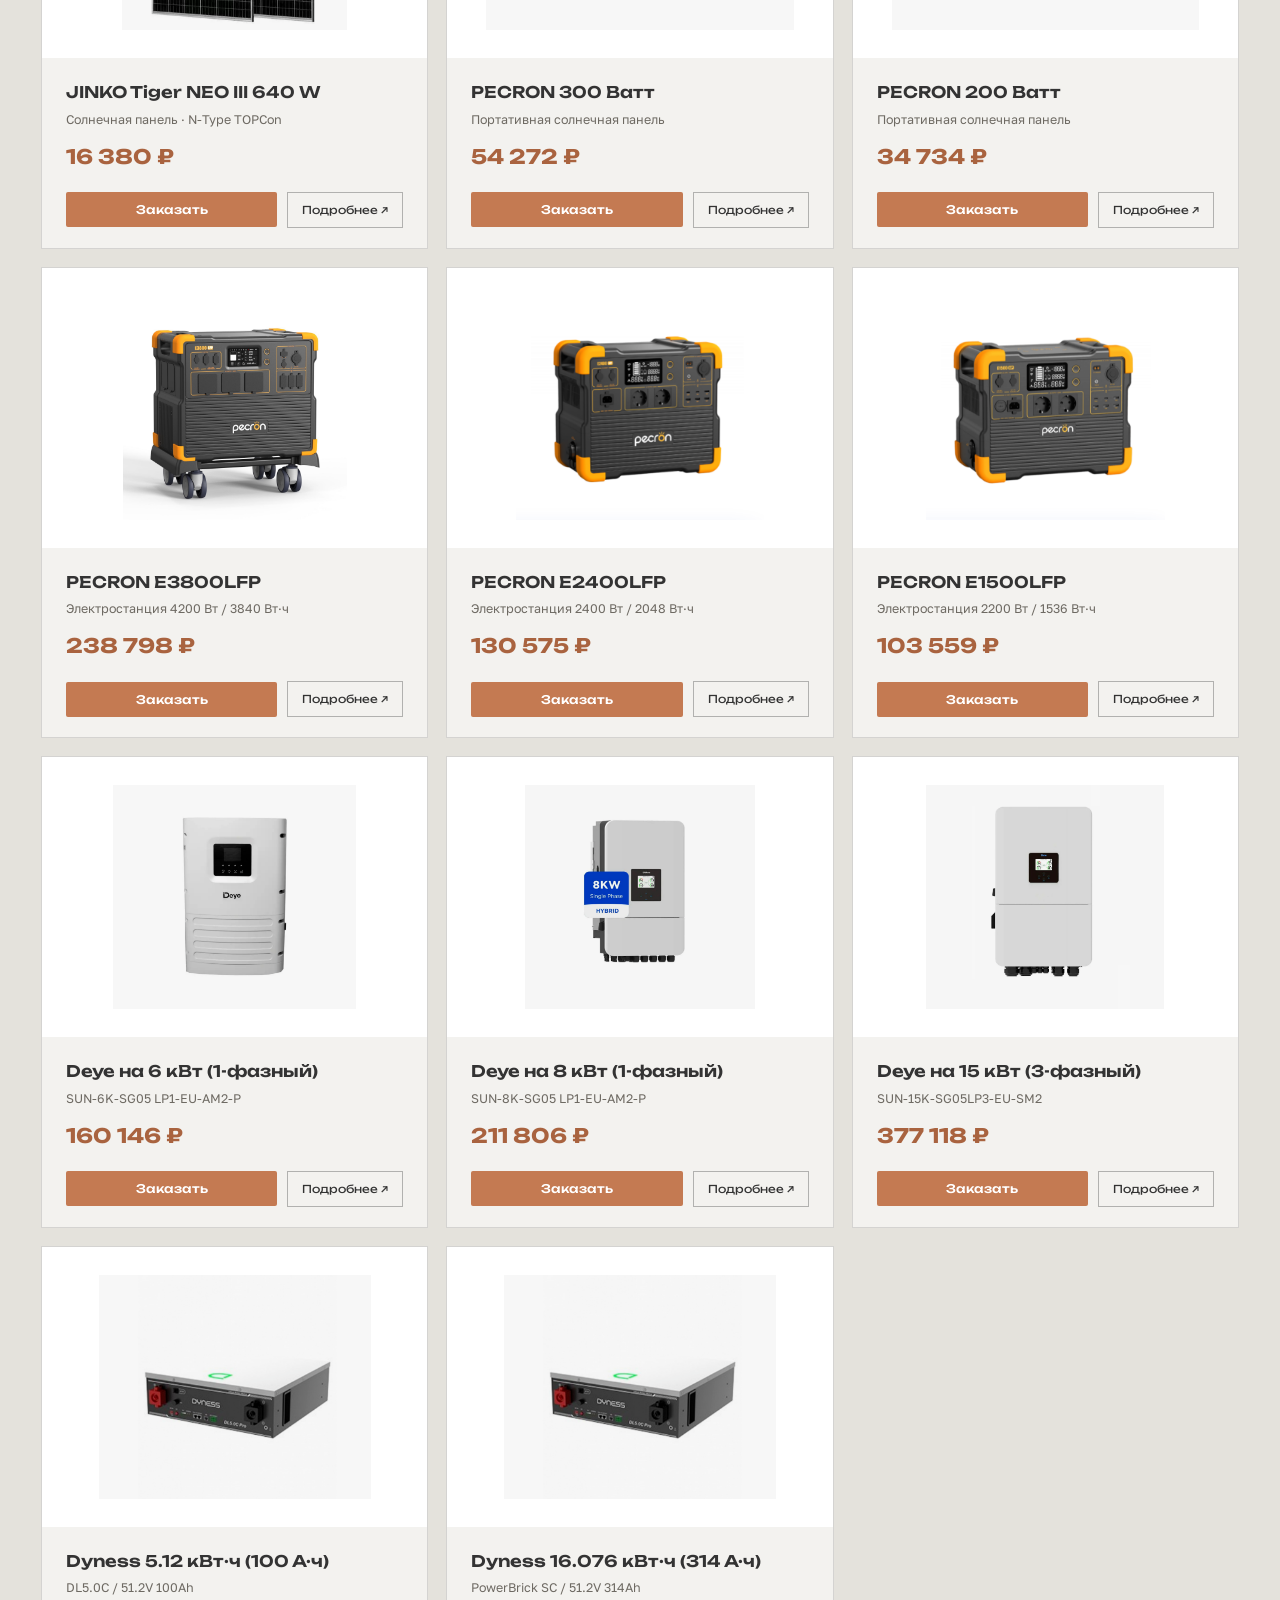
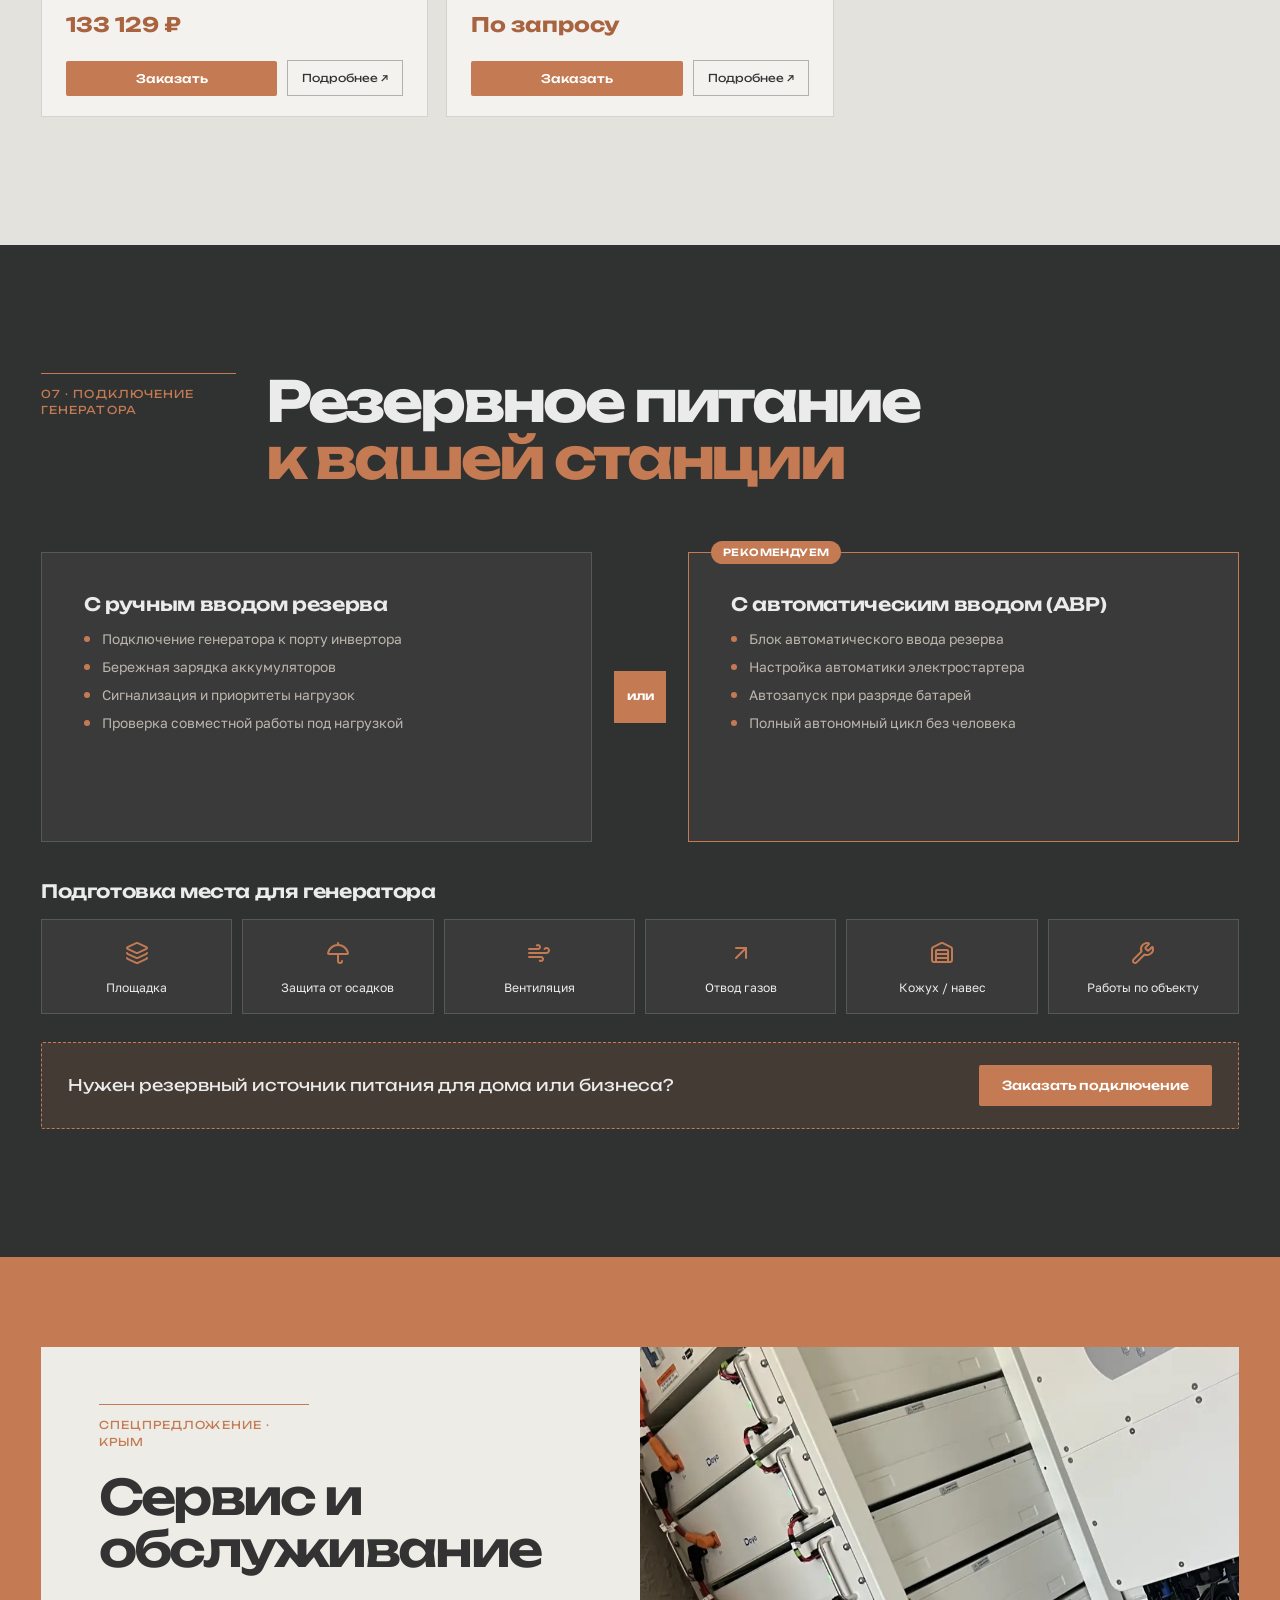
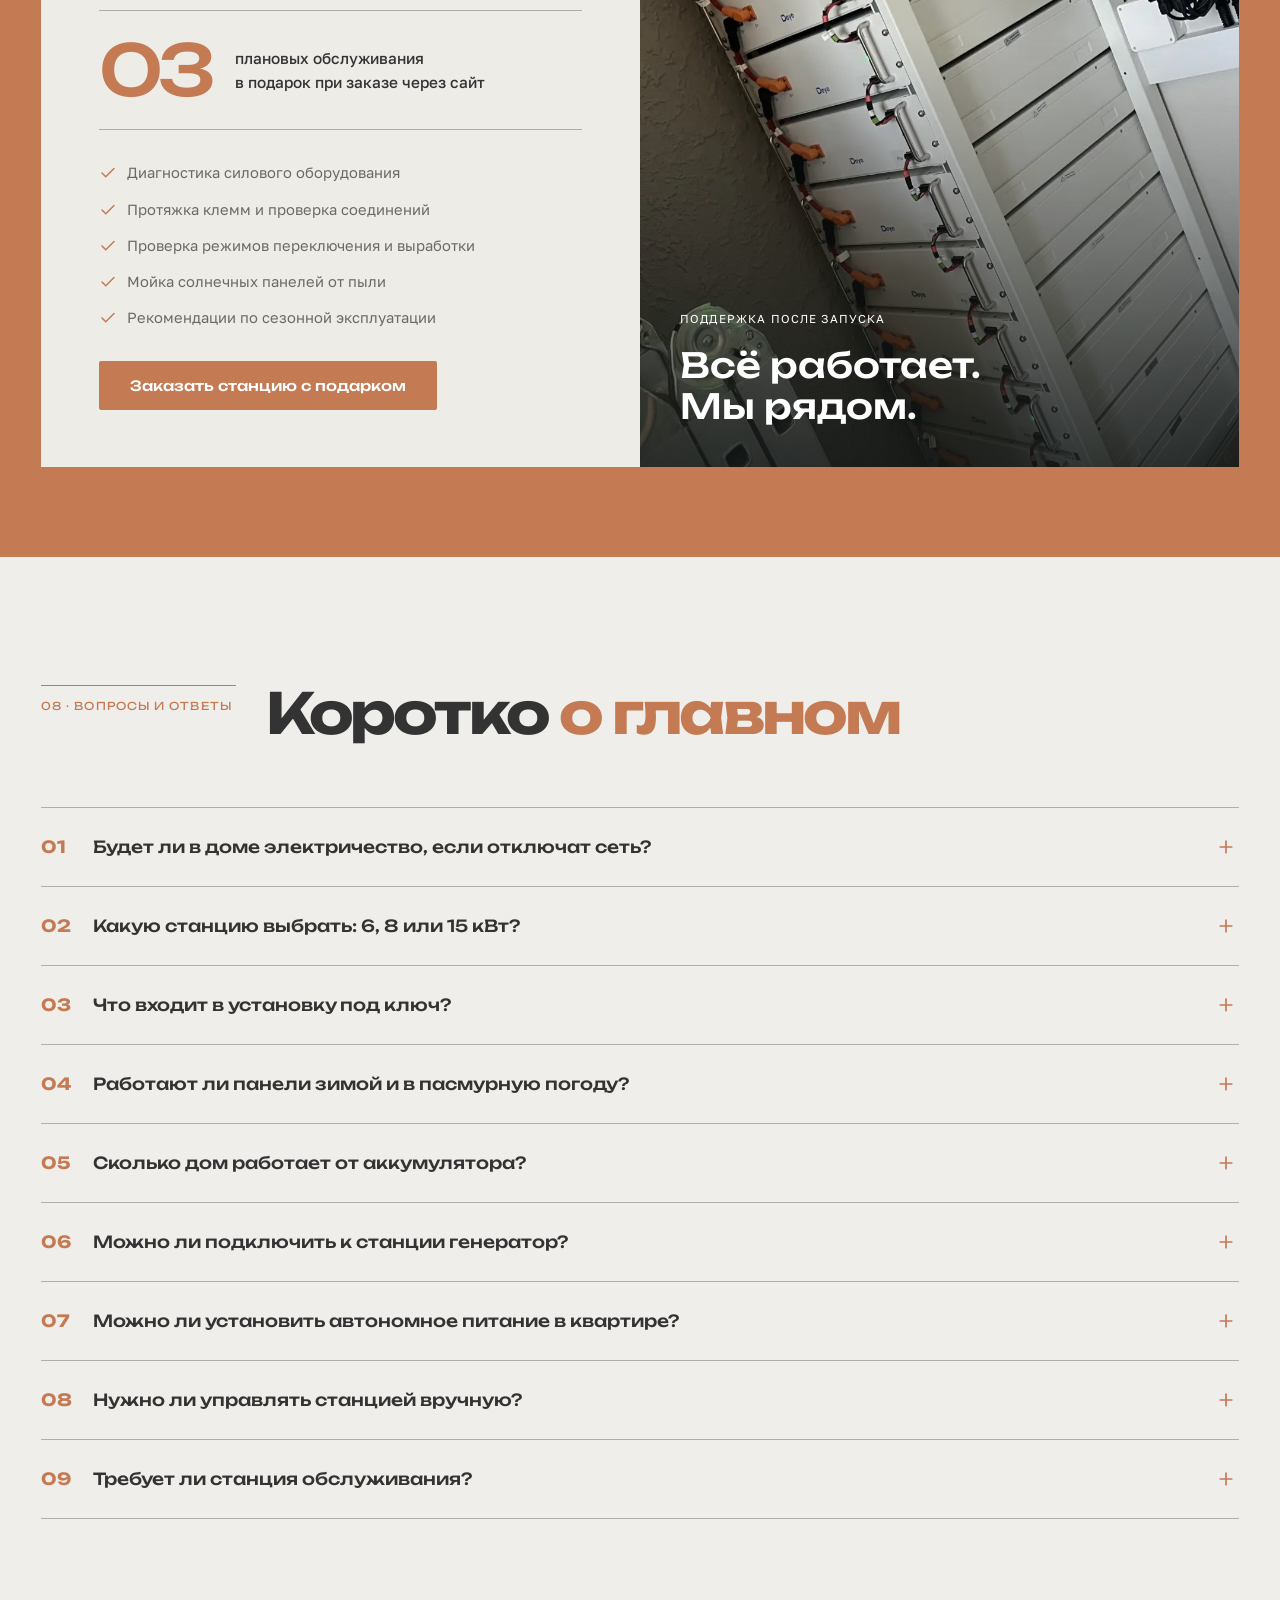
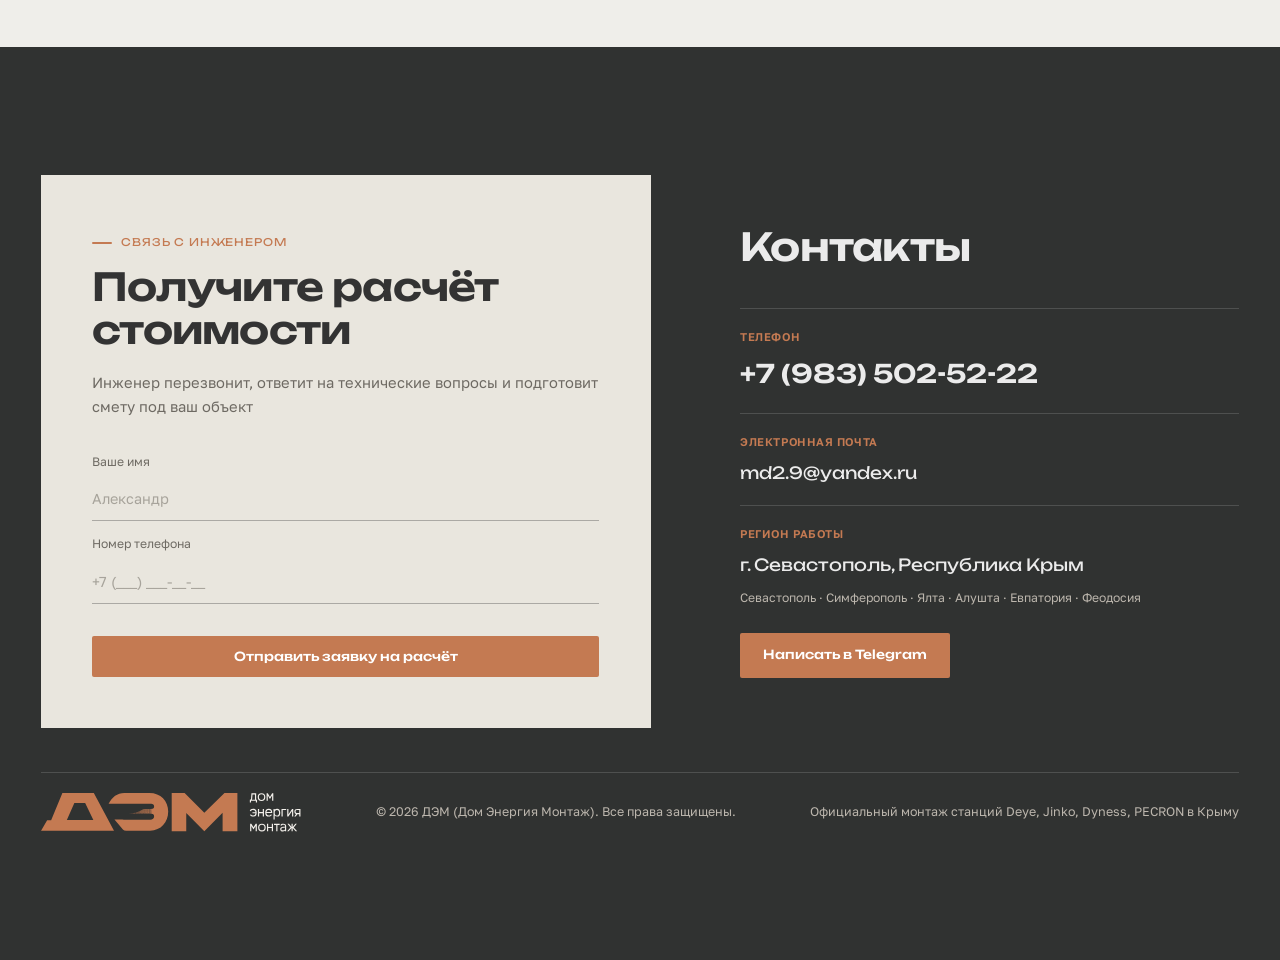
==== commit 5c141b7b: "Route calculator results to email only" ====
--- a/index.html
+++ b/index.html
@@ -644,6 +644,7 @@
       <p class="modal-sub">Инженер перезвонит в течение 10 минут</p>
       <form onsubmit="handleLeadSubmit(event)">
         <input type="hidden" name="context" value="Заявка с сайта">
+        <input type="hidden" name="delivery" value="all">
         <input type="text" name="website" tabindex="-1" autocomplete="off" aria-hidden="true" style="position:absolute;left:-9999px">
         <label class="field"><span>Ваше имя</span><input type="text" name="name" class="input" placeholder="Иван" autocomplete="name" required></label>
         <label class="field"><span>Телефон</span><input type="tel" name="phone" class="input phone-mask" placeholder="+7 (___) ___-__-__" autocomplete="tel" required></label>
@@ -664,7 +665,7 @@
   <!-- Уведомление -->
   <div class="toast" id="toast">Спасибо! Заявка зарегистрирована. Инженер ДЭМ свяжется с вами.</div>
 
-  <script src="js/main.js?v=20261018-phone-prefix"></script>
-  <script src="js/quiz.js?v=20261011-mobile"></script>
+  <script src="js/main.js?v=20261018-calculator-email"></script>
+  <script src="js/quiz.js?v=20261018-calculator-email"></script>
 </body>
 </html>
